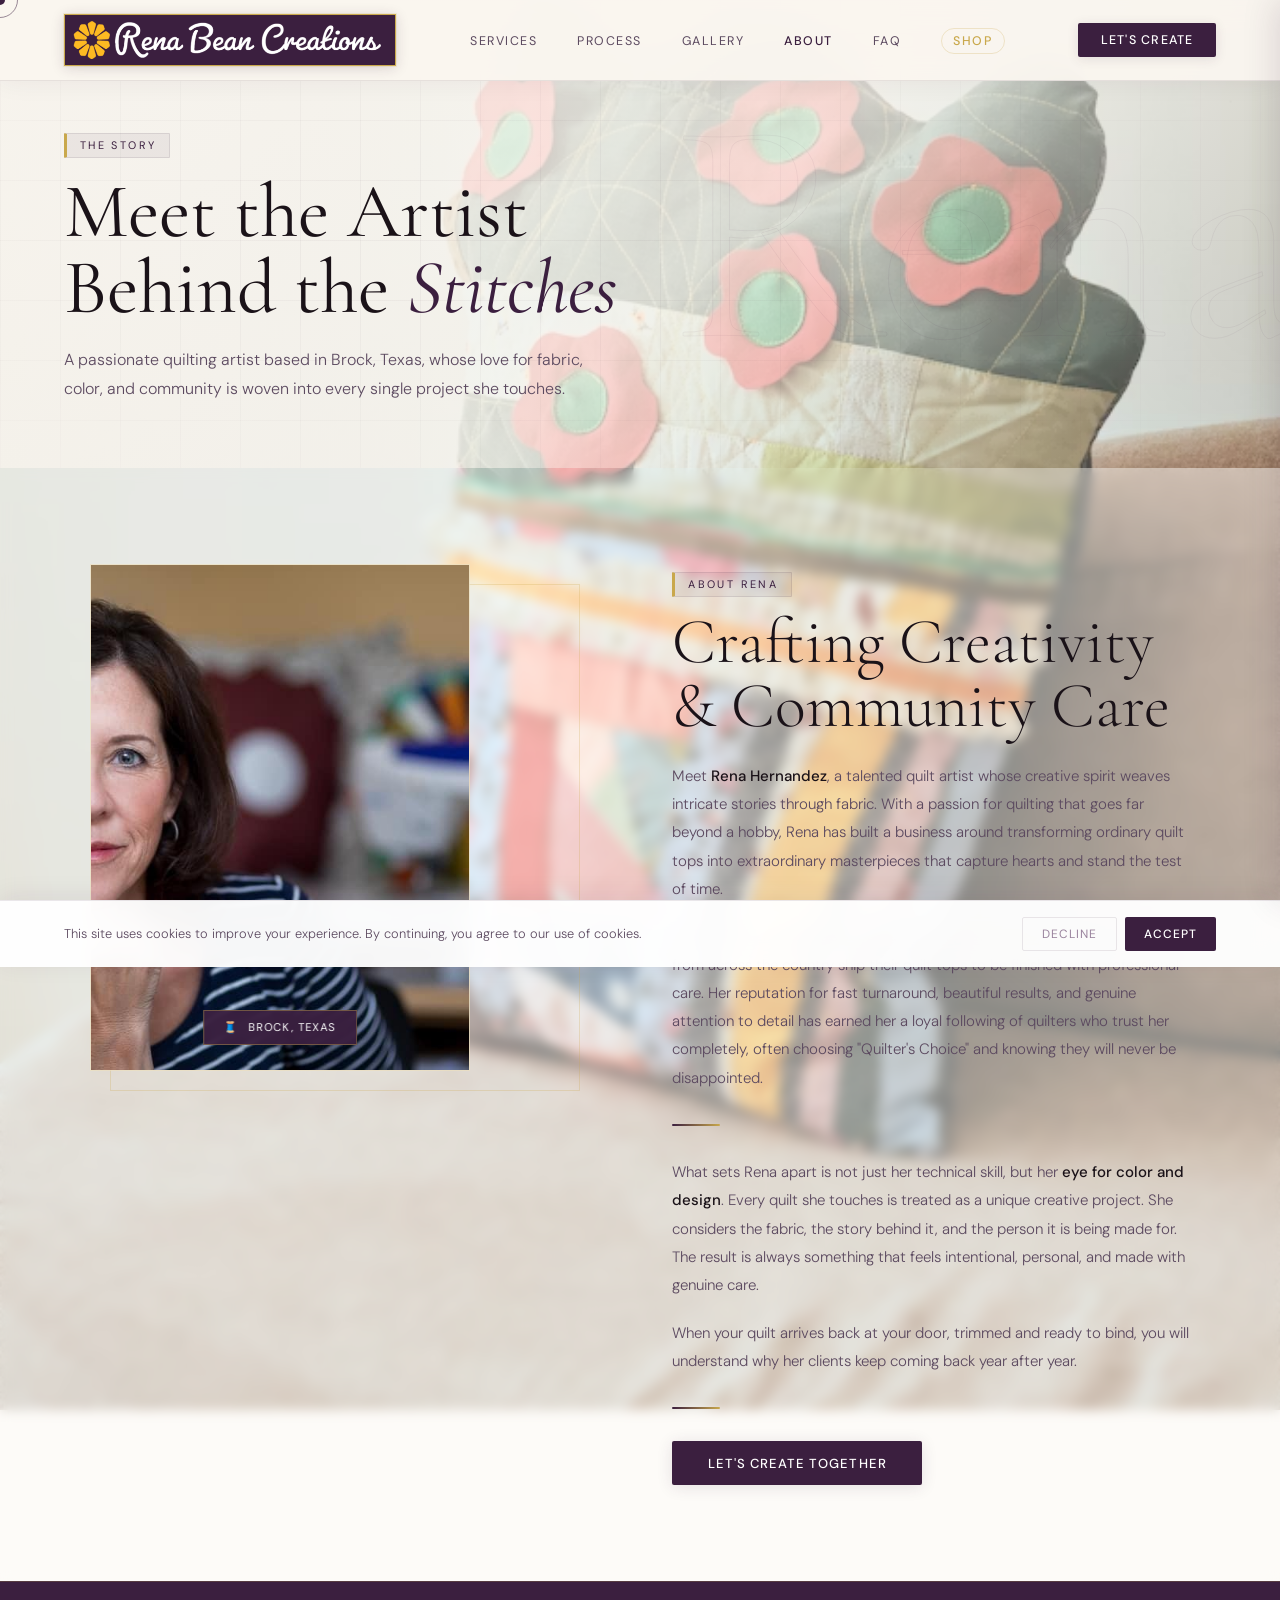
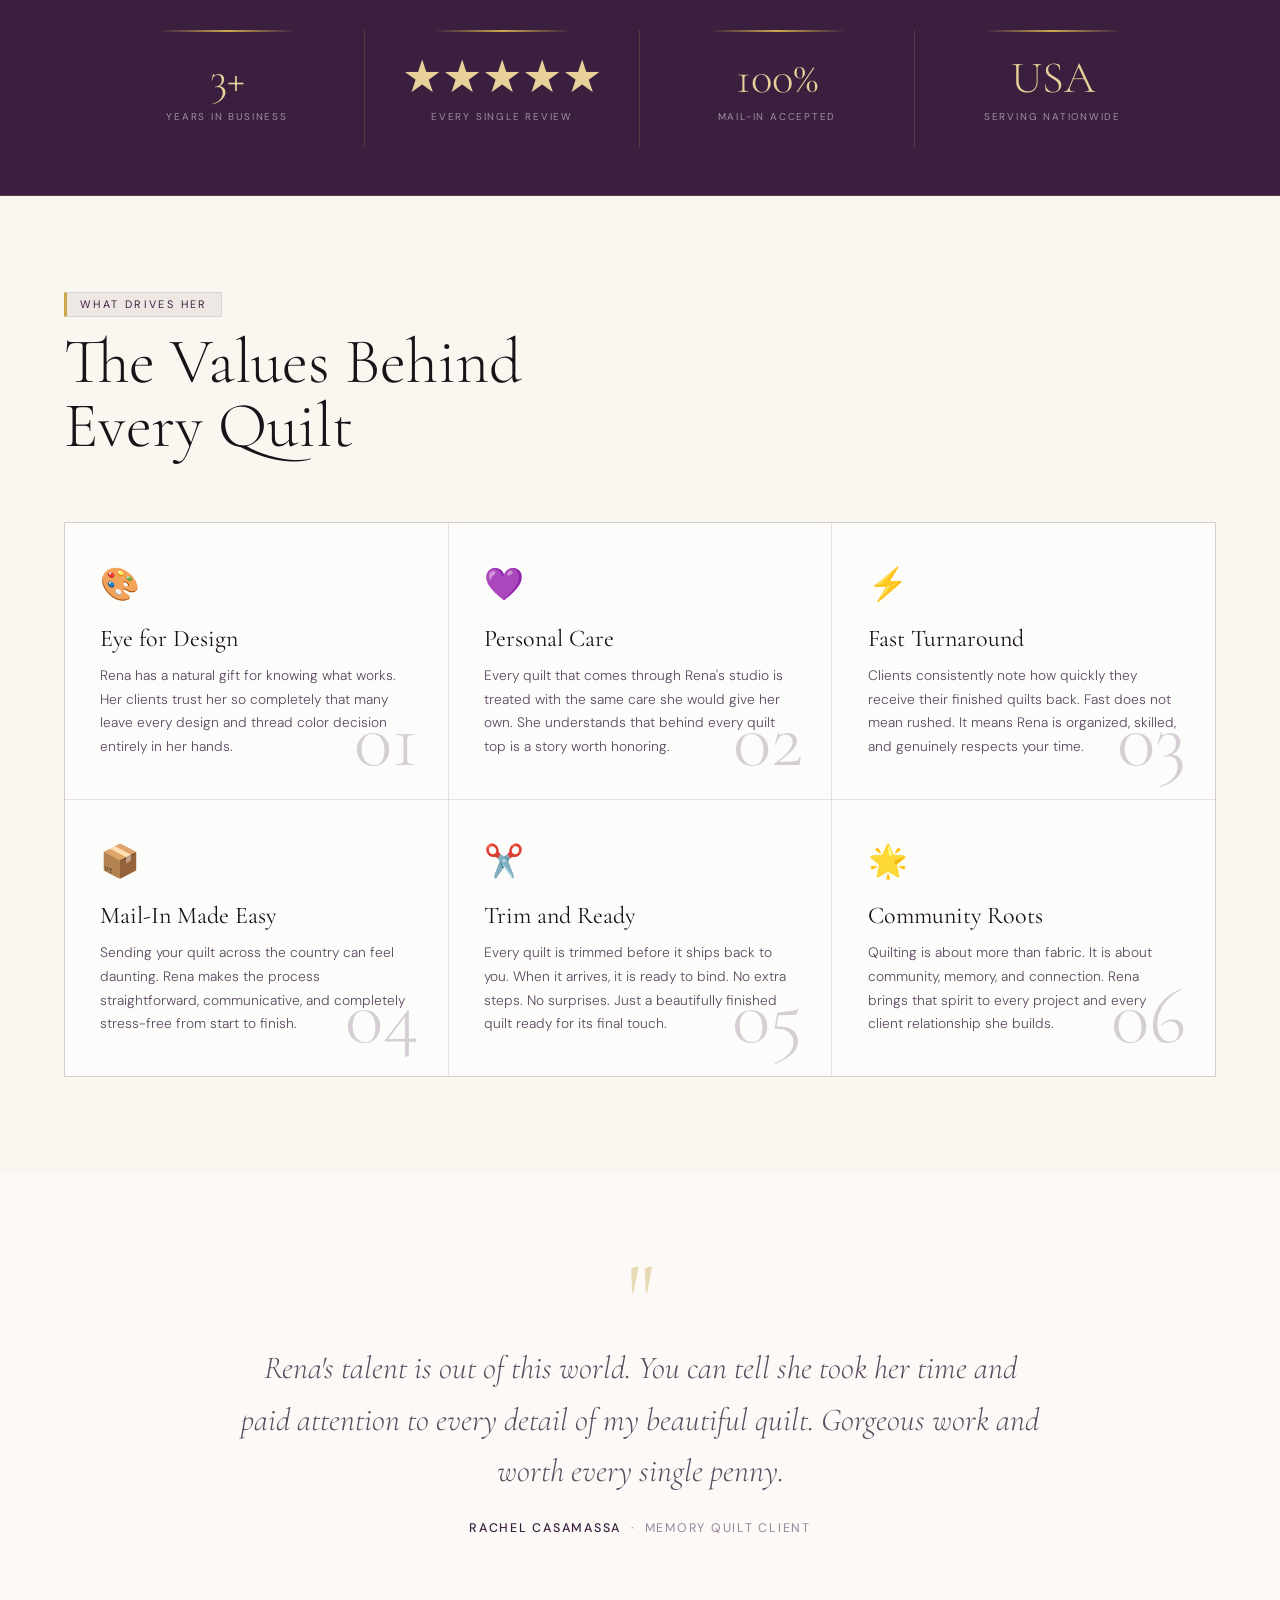
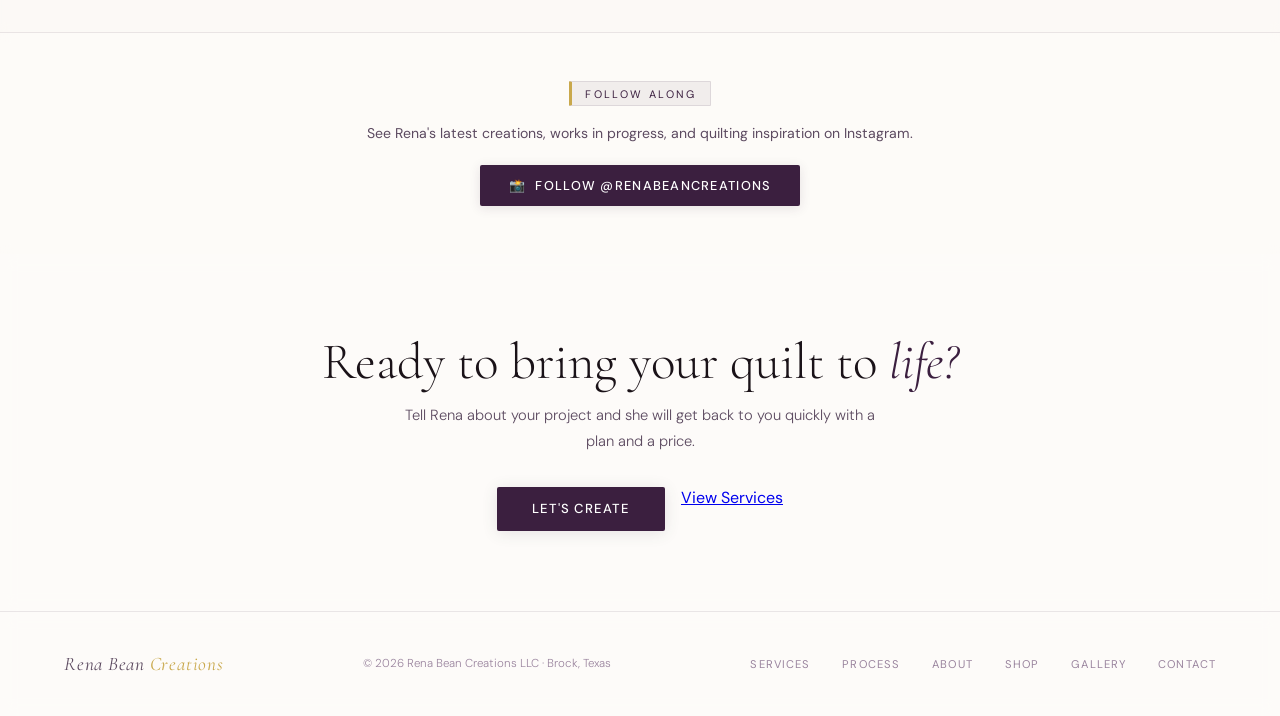
==== about.html @ 4d9e53aa "Update about.html" ====
<!DOCTYPE html>
<html lang="en">
<head>
  <meta charset="UTF-8">
  <meta name="viewport" content="width=device-width, initial-scale=1.0">
  <title>About Rena | Rena Bean Creations</title>
  <link rel="preconnect" href="https://fonts.googleapis.com">
  <link rel="preconnect" href="https://fonts.gstatic.com" crossorigin>
  <link href="https://fonts.googleapis.com/css2?family=Cormorant+Garamond:ital,wght@0,300;0,400;0,600;1,300;1,400;1,600&family=DM+Sans:ital,opsz,wght@0,9..40,300;0,9..40,400;0,9..40,500;1,9..40,300&display=swap" rel="stylesheet">
  <link rel="stylesheet" href="style.css">
  <style>
    /* ABOUT PAGE SPECIFIC STYLES */

    .about-hero {
      min-height: 52vh;
      display: flex; align-items: flex-end;
      padding: 8rem 4rem 4rem;
      position: relative; overflow: hidden;
      background: transparent;
    }
    .about-hero::after {
      content: '';
      position: absolute; inset: 0;
      background: linear-gradient(135deg, rgba(250,246,240,0.94) 0%, rgba(250,246,240,0.80) 55%, rgba(59,31,63,0.04) 100%);
      z-index: 0;
    }
    .about-hero-grid {
      position: absolute; inset: 0; z-index: 1;
      background-image:
        linear-gradient(rgba(59,31,63,0.04) 1px, transparent 1px),
        linear-gradient(90deg, rgba(59,31,63,0.04) 1px, transparent 1px);
      background-size: 60px 60px;
      mask-image: radial-gradient(ellipse 80% 80% at 40% 50%, black 20%, transparent 100%);
    }
    .about-hero-content {
      position: relative; z-index: 2; max-width: 700px;
    }
    .about-hero-content .section-label { margin-bottom: 1rem; }
    .about-hero-title {
      font-family: 'Cormorant Garamond', serif;
      font-size: clamp(3rem, 6vw, 5.5rem);
      font-weight: 400; line-height: 1;
      color: var(--text); margin-bottom: 1.2rem;
    }
    .about-hero-title em {
      font-style: italic; color: var(--plum);
    }
    .about-hero-sub {
      font-size: 1rem; line-height: 1.8;
      color: var(--text-muted); font-weight: 300;
      max-width: 520px;
    }
    .about-hero-bg-text {
      position: absolute;
      font-family: 'Cormorant Garamond', serif;
      font-size: clamp(12rem, 25vw, 20rem);
      font-weight: 300; color: transparent;
      -webkit-text-stroke: 1px rgba(59,31,63,0.05);
      line-height: 1; top: 50%; right: -2%;
      transform: translateY(-50%);
      pointer-events: none; z-index: 1;
      user-select: none;
    }

    /* STORY SECTION */
    .story-section {
      padding: 6rem 4rem;
      background: rgba(255,255,255,0.5);
      backdrop-filter: blur(6px);
    }
    .story-inner {
      max-width: 1100px; margin: 0 auto;
      display: grid; grid-template-columns: 1fr 1.1fr;
      gap: 7rem; align-items: start;
    }
    .story-image-stack { position: relative; }
    .story-img-main {
      width: 100%; max-width: 380px;
      aspect-ratio: 3/4;
      border: 1px solid var(--border-gold);
      overflow: hidden; position: relative;
      background: rgba(255,255,255,0.6);
    }
    .story-img-main img {
      width: 100%; height: 100%;
      object-fit: cover; object-position: top;
      display: block;
    }
    .story-img-main.no-photo {
      display: flex; align-items: center; justify-content: center;
      color: var(--text-dim); font-size: 0.8rem;
      letter-spacing: 0.1em; text-transform: uppercase;
    }
    .story-img-accent {
      position: absolute; top: 20px; left: 20px;
      right: -20px; bottom: -20px;
      border: 1px solid var(--border-gold); z-index: -1;
    }
    .story-img-badge {
      position: absolute; bottom: 1.5rem; left: 50%;
      transform: translateX(-50%);
      background: rgba(59,31,63,0.92);
      backdrop-filter: blur(8px);
      color: #fff; padding: 0.6rem 1.2rem;
      display: flex; align-items: center; gap: 0.6rem;
      font-size: 0.7rem; letter-spacing: 0.1em;
      text-transform: uppercase; white-space: nowrap;
      border: 1px solid rgba(201,168,76,0.4);
    }
    .story-content { padding-top: 0.5rem; }
    .story-content .section-title { margin-bottom: 1.5rem; }
    .story-p {
      font-size: 0.94rem; color: var(--text-muted);
      line-height: 1.88; font-weight: 300; margin-bottom: 1.2rem;
    }
    .story-p strong { color: var(--text); font-weight: 500; }
    .story-divider {
      width: 48px; height: 2px;
      background: linear-gradient(90deg, var(--plum), var(--gold));
      margin: 2rem 0; border-radius: 2px;
    }

    /* VALUES GRID */
    .values-section { padding: 6rem 4rem; }
    .values-grid {
      display: grid; grid-template-columns: repeat(3, 1fr);
      gap: 1px; background: var(--border);
      border: 1px solid var(--border); margin-top: 4rem;
    }
    .value-item {
      background: rgba(255,255,255,0.88);
      backdrop-filter: blur(4px);
      padding: 2.5rem 2.2rem;
      position: relative; overflow: hidden;
      transition: background 0.3s;
    }
    .value-item::before {
      content: '';
      position: absolute; top: 0; left: 0; right: 0;
      height: 2px; background: linear-gradient(90deg, var(--plum), var(--gold));
      transform: scaleX(0); transform-origin: left;
      transition: transform 0.4s ease;
    }
    .value-item:hover { background: rgba(255,255,255,0.98); }
    .value-item:hover::before { transform: scaleX(1); }
    .value-icon {
      font-size: 2rem; margin-bottom: 1.2rem; display: block;
      transition: transform 0.4s cubic-bezier(0.34,1.56,0.64,1);
    }
    .value-item:hover .value-icon { transform: scale(1.15) rotate(-5deg); }
    .value-num {
      position: absolute; bottom: 1.2rem; right: 1.8rem;
      font-family: 'Cormorant Garamond', serif;
      font-size: 5rem; font-weight: 300;
      color: var(--plum);
      opacity: 0.2;
      line-height: 1;
      pointer-events: none; transition: opacity 0.3s;
    }
    .value-item:hover .value-num { opacity: 0.45; }
    .value-item h3 {
      font-family: 'Cormorant Garamond', serif;
      font-size: 1.5rem; font-weight: 400;
      margin-bottom: 0.7rem; color: var(--text);
    }
    .value-item p {
      font-size: 0.86rem; color: var(--text-muted);
      line-height: 1.72; font-weight: 300;
    }

    /* STATS BAR */
    .stats-bar {
      background: var(--plum);
      padding: 3rem 4rem;
      border-top: 1px solid rgba(201,168,76,0.2);
      border-bottom: 1px solid rgba(201,168,76,0.2);
    }
    .stats-bar-inner {
      max-width: 1100px; margin: 0 auto;
      display: grid; grid-template-columns: repeat(4, 1fr);
      gap: 0;
    }
    .stats-bar-item {
      text-align: center; padding: 1.5rem 1rem;
      border-right: 1px solid rgba(201,168,76,0.2);
      position: relative;
    }
    .stats-bar-item:last-child { border-right: none; }
    .stats-bar-item::before {
      content: '';
      position: absolute; top: 0; left: 25%; right: 25%;
      height: 2px;
      background: linear-gradient(90deg, transparent, var(--gold), transparent);
    }
    .stats-bar-num {
      font-family: 'Cormorant Garamond', serif;
      font-size: 2.8rem; font-weight: 300;
      color: var(--gold-light); display: block; line-height: 1.1;
    }
    .stats-bar-label {
      font-size: 0.62rem; letter-spacing: 0.18em;
      text-transform: uppercase; color: rgba(255,255,255,0.5);
      margin-top: 0.4rem; display: block; font-weight: 400;
    }

    /* TESTIMONIAL FEATURE */
    .feature-quote-section {
      padding: 6rem 4rem;
      background: rgba(255,255,255,0.4);
      backdrop-filter: blur(4px);
    }
    .feature-quote-inner {
      max-width: 800px; margin: 0 auto; text-align: center;
    }
    .feature-quote-mark {
      font-family: 'Cormorant Garamond', serif;
      font-size: 6rem; line-height: 0.6;
      color: var(--gold); opacity: 0.4;
      display: block; margin-bottom: 1rem;
    }
    .feature-quote {
      font-family: 'Cormorant Garamond', serif;
      font-size: clamp(1.4rem, 3vw, 2rem);
      font-weight: 300; font-style: italic;
      line-height: 1.6; color: var(--text-muted);
      margin-bottom: 1.5rem;
    }
    .feature-quote-author {
      font-size: 0.78rem; letter-spacing: 0.14em;
      text-transform: uppercase; color: var(--text-dim);
    }
    .feature-quote-author span {
      color: var(--plum); font-weight: 500;
    }

    /* INSTAGRAM STRIP */
    .ig-strip {
      background: rgba(255,255,255,0.5);
      backdrop-filter: blur(6px);
      border-top: 1px solid var(--border);
      padding: 3rem 4rem;
      text-align: center;
    }
    .ig-strip p {
      font-size: 0.88rem; color: var(--text-muted);
      margin-bottom: 1.2rem; line-height: 1.7;
    }
    .ig-link {
      display: inline-flex; align-items: center; gap: 0.6rem;
      background: var(--plum); color: #fff;
      padding: 0.75rem 1.8rem; border-radius: 2px;
      text-decoration: none; font-size: 0.8rem;
      font-weight: 500; letter-spacing: 0.1em;
      text-transform: uppercase; transition: background 0.2s;
      box-shadow: 0 2px 12px var(--plum-glow);
    }
    .ig-link:hover { background: var(--plum-light); }

    /* CTA STRIP */
    .about-cta-strip {
      padding: 5rem 4rem;
      text-align: center;
      background: rgba(255,255,255,0.6);
      backdrop-filter: blur(8px);
    }
    .about-cta-strip h2 {
      font-family: 'Cormorant Garamond', serif;
      font-size: clamp(2rem, 4vw, 3.2rem);
      font-weight: 300; color: var(--text);
      margin-bottom: 0.8rem; line-height: 1.1;
    }
    .about-cta-strip h2 em { font-style: italic; color: var(--plum); }
    .about-cta-strip p {
      font-size: 0.92rem; color: var(--text-muted);
      line-height: 1.75; max-width: 480px;
      margin: 0 auto 2rem; font-weight: 300;
    }
    .about-cta-btns {
      display: flex; gap: 1rem; justify-content: center; flex-wrap: wrap;
    }

    /* RESPONSIVE */
    @media (max-width: 900px) {
      .about-hero { padding: 7rem 1.5rem 3rem; }
      .story-section { padding: 4rem 1.5rem; }
      .story-inner { grid-template-columns: 1fr; gap: 3rem; }
      .story-image-stack { display: block; }
      .story-img-main { max-width: 100%; aspect-ratio: 4/3; }
      .story-img-main img { object-position: center 15%; }
      .values-section { padding: 4rem 1.5rem; }
      .values-grid { grid-template-columns: 1fr; }
      .stats-bar { padding: 2.5rem 1.5rem; }
      .stats-bar-inner { grid-template-columns: repeat(2, 1fr); gap: 0; }
      .stats-bar-item { border-right: none; border-bottom: 1px solid rgba(201,168,76,0.2); }
      .stats-bar-item:nth-child(2n) { border-right: none; }
      .feature-quote-section { padding: 4rem 1.5rem; }
      .ig-strip { padding: 2.5rem 1.5rem; }
      .about-cta-strip { padding: 4rem 1.5rem; }
      .about-cta-btns { flex-direction: column; align-items: center; }
      .about-hero-bg-text { display: none; }
    }
    @media (max-width: 600px) {
      .stats-bar-inner { grid-template-columns: 1fr; }
    }
  </style>
</head>
<body>

  <!-- Scroll Progress Bar -->
  <div id="progress-bar"></div>

  <!-- Back to Top -->
  <button id="back-top" onclick="window.scrollTo({top:0,behavior:'smooth'})">↑</button>

  <!-- Custom Cursor -->
  <div class="cursor" id="cursor"></div>
  <div class="cursor-ring" id="cursor-ring"></div>

  <!-- Floating CTA -->
  <a href="index.html#contact" id="float-contact">Let's Create</a>

  <!-- Cookie Banner -->
  <div id="cookie-banner">
    <p>This site uses cookies to improve your experience. By continuing, you agree to our use of cookies.</p>
    <div class="cookie-btns">
      <button class="cookie-decline" onclick="dismissCookie()">Decline</button>
      <button class="cookie-accept" onclick="dismissCookie()">Accept</button>
    </div>
  </div>

  <!-- NAV -->
  <nav id="main-nav">
    <a href="index.html" class="nav-logo">
      <img src="assets/rbc-logo.png" alt="Rena Bean Creations" class="nav-logo-img" id="logo-img" onerror="this.style.display='none'; document.getElementById('logo-fallback').style.display='inline';">
      <span id="logo-fallback" style="display:none;">Rena Bean <span>Creations</span></span>
    </a>
    <ul class="nav-links">
      <li><a href="index.html#services">Services</a></li>
      <li><a href="index.html#process">Process</a></li>
      <li><a href="index.html#work">Gallery</a></li>
      <li><a href="about.html" style="color:var(--plum); font-weight:500;">About</a></li>
      <li><a href="index.html#faq">FAQ</a></li>
      <li><a href="shop.html" class="nav-shop">Shop</a></li>
    </ul>
    <a href="index.html#contact" class="nav-cta">Let's Create</a>
    <button class="hamburger" id="hamburger" onclick="toggleMenu()" aria-label="Open menu">
      <span></span><span></span><span></span>
    </button>
  </nav>

  <!-- MOBILE MENU OVERLAY -->
  <div class="mobile-overlay" id="mobileOverlay" onclick="toggleMenu()"></div>
  <div class="mobile-menu" id="mobileMenu">
    <button class="mobile-menu-close" onclick="toggleMenu()">✕</button>
    <div class="mobile-menu-logo">Rena Bean <span>Creations</span></div>
    <ul class="mobile-menu-links">
      <li><a href="index.html">Home</a></li>
      <li><a href="index.html#services">Services</a></li>
      <li><a href="index.html#process">Process</a></li>
      <li><a href="index.html#work">Gallery</a></li>
      <li><a href="about.html">About</a></li>
      <li><a href="shop.html">Shop</a></li>
      <li><a href="index.html#faq">FAQ</a></li>
    </ul>
    <a href="index.html#contact" class="mobile-menu-cta">Let's Create</a>
    <div class="mobile-menu-footer">
      <a href="https://www.instagram.com/renabeancreations/" target="_blank" class="mobile-menu-ig">📸 @renabeancreations</a>
    </div>
  </div>

  <!-- ABOUT HERO -->
  <section class="about-hero">
    <div class="about-hero-grid"></div>
    <div class="about-hero-bg-text">Rena</div>
    <div class="about-hero-content reveal">
      <div class="section-label">The Story</div>
      <h1 class="about-hero-title">Meet the Artist<br>Behind the <em>Stitches</em></h1>
      <p class="about-hero-sub">A passionate quilting artist based in Brock, Texas, whose love for fabric, color, and community is woven into every single project she touches.</p>
    </div>
  </section>

  <!-- STORY -->
  <section class="story-section">
    <div class="story-inner">
      <div class="story-image-stack reveal">
        <div class="story-img-main">
          <img src="assets/rena-headshot.jpg" alt="Rena Hernandez" onerror="this.parentElement.classList.add('no-photo')">
          <div class="story-img-badge">
            <span>🧵</span>
            <span>Brock, Texas</span>
          </div>
        </div>
        <div class="story-img-accent"></div>
      </div>
      <div class="story-content reveal reveal-delay-1">
        <div class="section-label">About Rena</div>
        <h2 class="section-title">Crafting Creativity<br>&amp; Community Care</h2>
        <p class="story-p">Meet <strong>Rena Hernandez</strong>, a talented quilt artist whose creative spirit weaves intricate stories through fabric. With a passion for quilting that goes far beyond a hobby, Rena has built a business around transforming ordinary quilt tops into extraordinary masterpieces that capture hearts and stand the test of time.</p>
        <p class="story-p">Based in Brock, Texas, Rena operates a longarm quilting studio where clients from across the country ship their quilt tops to be finished with professional care. Her reputation for fast turnaround, beautiful results, and genuine attention to detail has earned her a loyal following of quilters who trust her completely, often choosing "Quilter's Choice" and knowing they will never be disappointed.</p>
        <div class="story-divider"></div>
        <p class="story-p">What sets Rena apart is not just her technical skill, but her <strong>eye for color and design</strong>. Every quilt she touches is treated as a unique creative project. She considers the fabric, the story behind it, and the person it is being made for. The result is always something that feels intentional, personal, and made with genuine care.</p>
        <p class="story-p">When your quilt arrives back at your door, trimmed and ready to bind, you will understand why her clients keep coming back year after year.</p>
        <div class="story-divider"></div>
        <a href="index.html#contact" class="btn-primary">Let's Create Together</a>
      </div>
    </div>
  </section>

  <!-- STATS BAR -->
  <div class="stats-bar reveal">
    <div class="stats-bar-inner">
      <div class="stats-bar-item">
        <span class="stats-bar-num">3+</span>
        <span class="stats-bar-label">Years in Business</span>
      </div>
      <div class="stats-bar-item">
        <span class="stats-bar-num">★★★★★</span>
        <span class="stats-bar-label">Every Single Review</span>
      </div>
      <div class="stats-bar-item">
        <span class="stats-bar-num">100%</span>
        <span class="stats-bar-label">Mail-In Accepted</span>
      </div>
      <div class="stats-bar-item">
        <span class="stats-bar-num">USA</span>
        <span class="stats-bar-label">Serving Nationwide</span>
      </div>
    </div>
  </div>

  <!-- VALUES -->
  <section class="values-section">
    <div class="section-label reveal">What Drives Her</div>
    <h2 class="section-title reveal reveal-delay-1">The Values Behind<br>Every Quilt</h2>
    <div class="values-grid">
      <div class="value-item reveal">
        <span class="value-icon">🎨</span>
        <h3>Eye for Design</h3>
        <p>Rena has a natural gift for knowing what works. Her clients trust her so completely that many leave every design and thread color decision entirely in her hands.</p>
        <div class="value-num">01</div>
      </div>
      <div class="value-item reveal reveal-delay-1">
        <span class="value-icon">💜</span>
        <h3>Personal Care</h3>
        <p>Every quilt that comes through Rena's studio is treated with the same care she would give her own. She understands that behind every quilt top is a story worth honoring.</p>
        <div class="value-num">02</div>
      </div>
      <div class="value-item reveal reveal-delay-2">
        <span class="value-icon">⚡</span>
        <h3>Fast Turnaround</h3>
        <p>Clients consistently note how quickly they receive their finished quilts back. Fast does not mean rushed. It means Rena is organized, skilled, and genuinely respects your time.</p>
        <div class="value-num">03</div>
      </div>
      <div class="value-item reveal">
        <span class="value-icon">📦</span>
        <h3>Mail-In Made Easy</h3>
        <p>Sending your quilt across the country can feel daunting. Rena makes the process straightforward, communicative, and completely stress-free from start to finish.</p>
        <div class="value-num">04</div>
      </div>
      <div class="value-item reveal reveal-delay-1">
        <span class="value-icon">✂️</span>
        <h3>Trim and Ready</h3>
        <p>Every quilt is trimmed before it ships back to you. When it arrives, it is ready to bind. No extra steps. No surprises. Just a beautifully finished quilt ready for its final touch.</p>
        <div class="value-num">05</div>
      </div>
      <div class="value-item reveal reveal-delay-2">
        <span class="value-icon">🌟</span>
        <h3>Community Roots</h3>
        <p>Quilting is about more than fabric. It is about community, memory, and connection. Rena brings that spirit to every project and every client relationship she builds.</p>
        <div class="value-num">06</div>
      </div>
    </div>
  </section>

  <!-- FEATURE QUOTE -->
  <section class="feature-quote-section">
    <div class="feature-quote-inner reveal">
      <span class="feature-quote-mark">"</span>
      <p class="feature-quote">Rena's talent is out of this world. You can tell she took her time and paid attention to every detail of my beautiful quilt. Gorgeous work and worth every single penny.</p>
      <div class="feature-quote-author">
        <span>Rachel Casamassa</span> &nbsp;·&nbsp; Memory Quilt Client
      </div>
    </div>
  </section>

  <!-- INSTAGRAM -->
  <div class="ig-strip reveal">
    <div class="section-label" style="justify-content:center; margin-bottom:1rem;">Follow Along</div>
    <p>See Rena's latest creations, works in progress, and quilting inspiration on Instagram.</p>
    <a href="https://www.instagram.com/renabeancreations/" target="_blank" class="ig-link">
      <span>📸</span> Follow @renabeancreations
    </a>
  </div>

  <!-- CTA -->
  <section class="about-cta-strip">
    <h2 reveal>Ready to bring your quilt to <em>life?</em></h2>
    <p class="reveal">Tell Rena about your project and she will get back to you quickly with a plan and a price.</p>
    <div class="about-cta-btns reveal">
      <a href="index.html#contact" class="btn-primary">Let's Create</a>
      <a href="index.html#services" class="btn-ghost">View Services</a>
    </div>
  </section>

  <!-- FOOTER -->
  <footer>
    <div class="footer-logo">Rena Bean <span>Creations</span></div>
    <div class="footer-copy">&#169; 2026 Rena Bean Creations LLC · Brock, Texas</div>
    <div class="footer-links">
      <a href="index.html#services">Services</a>
      <a href="index.html#process">Process</a>
      <a href="about.html">About</a>
      <a href="shop.html">Shop</a>
      <a href="index.html#work">Gallery</a>
      <a href="index.html#contact">Contact</a>
    </div>
  </footer>

  <script src="script.js"></script>
  <script>
    // Override nav scroll handler for about page — links back to index
    window.addEventListener('scroll', () => {
      const nav = document.getElementById('main-nav');
      if (nav) {
        nav.style.padding = window.scrollY > 60 ? '0.6rem 4rem' : '0.9rem 4rem';
      }
    });
  </script>

</body>
</html>
---- style.css ----
:root {
  --plum:        #3B1F3F;
  --plum-light:  #5A2D60;
  --plum-dim:    #7A4080;
  --plum-glow:   rgba(59,31,63,0.12);
  --gold:        #C9A84C;
  --gold-light:  #E8D09A;
  --gold-dim:    rgba(201,168,76,0.3);
  --cream:       #FAF6F0;
  --warm-white:  #FFFFFF;
  --border:      rgba(59,31,63,0.1);
  --border-gold: rgba(201,168,76,0.25);
  --text:        #1A1218;
  --text-muted:  #5C4A60;
  --text-dim:    #9A849E;
}

*, *::before, *::after { box-sizing: border-box; margin: 0; padding: 0; }

html { scroll-behavior: smooth; }

body {
  font-family: 'DM Sans', sans-serif;
  background: var(--cream) url('assets/bg-light.jpg') center center / cover no-repeat fixed;
  color: var(--text);
  overflow-x: hidden;
  cursor: none;
}

/* CUSTOM CURSOR */
.cursor {
  position: fixed;
  width: 10px; height: 10px;
  background: var(--plum);
  border-radius: 50%;
  pointer-events: none;
  z-index: 9999;
  transform: translate(-50%, -50%);
  transition: transform 0.1s, width 0.2s, height 0.2s, opacity 0.2s;
}
.cursor-ring {
  position: fixed;
  width: 36px; height: 36px;
  border: 1.5px solid rgba(59,31,63,0.5);
  border-radius: 50%;
  pointer-events: none;
  z-index: 9998;
  transform: translate(-50%, -50%);
  transition: transform 0.12s ease-out, width 0.25s, height 0.25s, opacity 0.2s;
}

/* NAV */
nav {
  position: fixed; top: 0; left: 0; right: 0; z-index: 100;
  display: flex; align-items: center; justify-content: space-between;
  padding: 0.9rem 4rem;
  background: rgba(250,246,240,0.94);
  backdrop-filter: blur(14px);
  -webkit-backdrop-filter: blur(14px);
  border-bottom: 1px solid var(--border);
  transition: padding 0.3s;
  box-shadow: 0 1px 24px rgba(59,31,63,0.06);
}
.nav-logo {
  font-family: 'Cormorant Garamond', serif;
  font-size: 1.4rem;
  font-weight: 700;
  letter-spacing: 0.04em;
  color: #fff;
  text-decoration: none;
  display: flex; align-items: center; gap: 0.5rem;
  background: var(--plum);
  border: 1px solid var(--gold);
  padding: 0.35rem 0.9rem 0.35rem 0.5rem;
  box-shadow:
    0 0 0 1px rgba(201,168,76,0.15),
    0 2px 12px rgba(59,31,63,0.18);
}
.nav-logo span { color: var(--gold); font-style: italic; }
.nav-logo-img { height: 38px; width: auto; display: block; }
.nav-links { display: flex; gap: 2.5rem; list-style: none; }
.nav-links a {
  font-size: 0.78rem;
  letter-spacing: 0.12em;
  text-transform: uppercase;
  color: var(--text-muted);
  text-decoration: none;
  transition: color 0.2s;
  font-weight: 400;
}
.nav-links a:hover { color: var(--plum); }
.nav-cta {
  background: var(--plum);
  color: #fff;
  padding: 0.55rem 1.4rem;
  border-radius: 2px;
  font-size: 0.78rem;
  font-weight: 500;
  letter-spacing: 0.1em;
  text-transform: uppercase;
  text-decoration: none;
  transition: background 0.2s, transform 0.15s;
  box-shadow: 0 2px 12px var(--plum-glow);
}
.nav-cta:hover { background: var(--plum-light); transform: translateY(-1px); }

/* SCROLL PROGRESS BAR */
#progress-bar {
  position: fixed; top: 0; left: 0; z-index: 200;
  height: 3px; width: 0%;
  background: linear-gradient(90deg, var(--plum), var(--gold));
  transition: width 0.1s linear;
}

/* BACK TO TOP */
#back-top {
  position: fixed; bottom: 2rem; right: 2rem; z-index: 100;
  width: 42px; height: 42px;
  background: var(--plum);
  border: none; border-radius: 2px;
  color: #fff; font-size: 1.1rem;
  cursor: none;
  display: flex; align-items: center; justify-content: center;
  opacity: 0; transform: translateY(12px);
  transition: opacity 0.3s, transform 0.3s, background 0.2s;
  pointer-events: none;
  box-shadow: 0 2px 16px var(--plum-glow);
}
#back-top.visible { opacity: 1; transform: translateY(0); pointer-events: auto; }
#back-top:hover { background: var(--plum-light); }

/* FLOATING CTA */
#float-contact {
  position: fixed; bottom: 2rem; left: 2rem; z-index: 100;
  display: flex; align-items: center; gap: 0.6rem;
  background: var(--plum);
  color: #fff;
  padding: 0.7rem 1.2rem;
  border-radius: 2px;
  font-size: 0.75rem; font-weight: 500;
  letter-spacing: 0.1em; text-transform: uppercase;
  text-decoration: none; border: none; cursor: none;
  opacity: 0; transform: translateY(12px);
  transition: opacity 0.3s, transform 0.3s, background 0.2s;
  pointer-events: none;
  box-shadow: 0 2px 16px var(--plum-glow);
}
#float-contact.visible { opacity: 1; transform: translateY(0); pointer-events: auto; }
#float-contact:hover { background: var(--plum-light); }
#float-contact::before {
  content: ''; width: 7px; height: 7px; border-radius: 50%;
  background: var(--gold); opacity: 0.9;
  animation: blink 1.5s ease infinite;
  will-change: opacity;
}
@keyframes blink { 0%,100%{opacity:1} 50%{opacity:0} }

/* HERO */
.hero {
  min-height: 100vh;
  min-height: 100dvh;
  display: flex; align-items: center; justify-content: space-between;
  padding: 7rem 4rem 4rem;
  position: relative;
  overflow: hidden;
  background: transparent;
  gap: 4rem;
}
.hero::after {
  content: '';
  position: absolute; inset: 0;
  background: linear-gradient(135deg, rgba(250,246,240,0.92) 0%, rgba(250,246,240,0.78) 55%, rgba(59,31,63,0.04) 100%);
  z-index: 0;
}
.hero-grid-bg {
  position: absolute; inset: 0; z-index: 1;
  background-image:
    linear-gradient(rgba(59,31,63,0.04) 1px, transparent 1px),
    linear-gradient(90deg, rgba(59,31,63,0.04) 1px, transparent 1px);
  background-size: 60px 60px;
  mask-image: radial-gradient(ellipse 80% 80% at 40% 50%, black 20%, transparent 100%);
}
.hero-glow {
  position: absolute; z-index: 1;
  width: 600px; height: 600px;
  background: radial-gradient(circle, rgba(201,168,76,0.08) 0%, transparent 70%);
  top: -100px; right: -100px;
  pointer-events: none;
}
.hero-bg-text {
  position: absolute;
  font-family: 'Cormorant Garamond', serif;
  font-size: clamp(14rem, 30vw, 24rem);
  font-weight: 300;
  color: transparent;
  -webkit-text-stroke: 1px rgba(59,31,63,0.05);
  line-height: 1;
  top: 50%; right: -3%;
  transform: translateY(-50%);
  pointer-events: none;
  z-index: 1;
  letter-spacing: 0.05em;
  user-select: none;
}
.hero-content {
  position: relative; z-index: 2;
  max-width: 580px;
  flex-shrink: 0;
}
.hero-eyebrow {
  display: inline-flex; align-items: center; gap: 0.6rem;
  font-size: 0.72rem; letter-spacing: 0.22em; text-transform: uppercase;
  color: var(--plum); margin-bottom: 1.5rem;
  background: rgba(59,31,63,0.06);
  border: 1px solid var(--border);
  border-left: 3px solid var(--gold);
  padding: 0.3rem 0.85rem;
  border-radius: 1px;
  width: fit-content;
}
.hero-title {
  font-family: 'Cormorant Garamond', serif;
  font-size: clamp(3.5rem, 7vw, 6.5rem);
  line-height: 0.95;
  letter-spacing: 0.01em;
  margin-bottom: 2rem;
  font-weight: 400;
  color: var(--text);
  text-shadow: 0 1px 8px rgba(250,246,240,0.6);
}
.hero-title .outline {
  -webkit-text-stroke: 2px rgba(59,31,63,0.75);
  color: transparent;
  font-style: italic;
}
.hero-title .plum {
  color: var(--plum);
  position: relative; display: inline-block;
  font-weight: 600;
}
.hero-accent {
  display: block;
  height: 4px; width: 0%;
  background: linear-gradient(90deg, var(--plum), var(--gold));
  margin-top: 0.1em;
  border-radius: 2px;
  animation: accentGrow 1.2s cubic-bezier(0.22,1,0.36,1) 0.4s forwards;
}
@keyframes accentGrow { from { width: 0%; } to { width: 100%; } }
.hero-sub {
  font-size: 1rem;
  line-height: 1.8;
  color: var(--text-muted);
  max-width: 480px;
  margin-bottom: 2.5rem;
  font-weight: 300;
}
.hero-actions { display: flex; gap: 1rem; align-items: center; flex-wrap: wrap; margin-bottom: 3rem; }

/* BUTTONS */
.btn-primary {
  background: var(--plum);
  color: #fff;
  padding: 0.85rem 2.2rem;
  border-radius: 2px;
  font-size: 0.82rem; font-weight: 500;
  letter-spacing: 0.08em; text-transform: uppercase;
  text-decoration: none; border: none; cursor: none;
  transition: background 0.2s, transform 0.15s;
  display: inline-block;
  box-shadow: 0 2px 16px var(--plum-glow);
}
.btn-primary:hover { background: var(--plum-light); transform: translateY(-2px); }
.btn-shop-pill {
  display: inline-flex; align-items: center; gap: 0.4rem;
  background: rgba(201,168,76,0.12);
  border: 1px solid var(--gold);
  color: var(--plum);
  padding: 0.55rem 1.2rem;
  border-radius: 20px;
  font-size: 0.78rem; font-weight: 500;
  letter-spacing: 0.06em;
  text-decoration: none;
  transition: background 0.2s, transform 0.15s;
  white-space: nowrap;
}
.btn-shop-pill:hover {
  background: rgba(201,168,76,0.22);
  transform: translateY(-2px);
}
.nav-shop {
  color: var(--gold) !important;
  font-weight: 500 !important;
  border: 1px solid var(--border-gold);
  padding: 0.25rem 0.7rem;
  border-radius: 20px;
  transition: background 0.2s, color 0.2s !important;
}
.nav-shop:hover {
  background: rgba(201,168,76,0.1);
  color: var(--plum) !important;
}
  padding: 0.85rem 2.2rem;
  border-radius: 2px;
  font-size: 0.82rem; font-weight: 400;
  letter-spacing: 0.08em; text-transform: uppercase;
  text-decoration: none;
  border: 1px solid var(--border);
  transition: color 0.2s, border-color 0.2s, transform 0.15s;
  display: inline-block;
}
.btn-ghost:hover { color: var(--plum); border-color: var(--plum); transform: translateY(-2px); }

/* HERO STATS */
.hero-stats {
  display: flex; gap: 0;
  border: 1px solid var(--border-gold);
  width: fit-content;
}
.stat-item {
  padding: 1.2rem 2rem;
  background: rgba(255,255,255,0.8);
  text-align: center;
  border-right: 1px solid var(--border-gold);
  position: relative;
  backdrop-filter: blur(4px);
}
.stat-item::before {
  content: '';
  position: absolute; top: 0; left: 0; right: 0;
  height: 2px;
  background: linear-gradient(90deg, var(--plum), var(--gold));
}
.stat-item:last-child { border-right: none; }
.stat-num {
  font-family: 'Cormorant Garamond', serif;
  font-size: 2rem; font-weight: 600;
  color: var(--plum); line-height: 1;
  letter-spacing: 0.02em;
}
.stat-label {
  font-size: 0.58rem; letter-spacing: 0.16em;
  text-transform: uppercase; color: var(--text);
  margin-top: 0.35rem; font-weight: 600;
  background: rgba(255,255,255,0.7);
  padding: 0.15rem 0.5rem;
  border-radius: 1px;
  display: inline-block;
}

/* HERO IMAGE */
.hero-image-wrap {
  position: relative; z-index: 2;
  flex-shrink: 0;
}
.hero-image-frame {
  width: 340px; height: 420px;
  position: relative;
  border: 1px solid var(--border-gold);
  background: rgba(255,255,255,0.6);
  overflow: hidden;
}
.hero-image-frame::before {
  content: '';
  position: absolute; top: 12px; left: 12px; right: -12px; bottom: -12px;
  border: 1px solid var(--border-gold);
  z-index: -1;
}
.hero-headshot {
  width: 100%; height: 100%;
  object-fit: cover; object-position: top;
  display: block;
}
.hero-image-frame.no-photo {
  display: flex; align-items: center; justify-content: center;
  flex-direction: column; gap: 0.5rem;
  color: var(--text-dim); font-size: 0.8rem;
  letter-spacing: 0.1em; text-transform: uppercase;
}
.hero-image-badge {
  position: absolute; bottom: 1.5rem; left: 50%;
  transform: translateX(-50%);
  background: rgba(59,31,63,0.9);
  backdrop-filter: blur(8px);
  color: #fff;
  padding: 0.5rem 1rem;
  display: flex; align-items: center; gap: 0.5rem;
  font-size: 0.72rem; letter-spacing: 0.1em;
  text-transform: uppercase; white-space: nowrap;
  border: 1px solid rgba(201,168,76,0.4);
}
.badge-icon { font-size: 0.9rem; }

/* MARQUEE */
.marquee-strip {
  border-top: 1px solid var(--border);
  border-bottom: 1px solid var(--border);
  overflow: hidden;
  padding: 1rem 0;
  background: #fff;
  isolation: isolate;
}
.marquee-track {
  display: flex; gap: 0;
  width: max-content;
  animation: marquee 24s linear infinite;
  will-change: transform;
}
.marquee-item {
  display: flex; align-items: center; gap: 2rem;
  padding: 0 2.5rem;
  font-size: 0.7rem; letter-spacing: 0.18em;
  text-transform: uppercase; color: var(--text-muted);
  white-space: nowrap; font-weight: 400;
}
.marquee-dot {
  width: 4px; height: 4px; border-radius: 50%;
  background: var(--gold); flex-shrink: 0;
}
@keyframes marquee { from { transform: translateX(0); } to { transform: translateX(-50%); } }

/* SECTION SHARED */
section { padding: 6rem 4rem; }
.section-label {
  font-size: 0.68rem; letter-spacing: 0.22em;
  text-transform: uppercase; color: var(--plum);
  margin-bottom: 0.8rem;
  display: inline-flex; align-items: center; gap: 0.6rem;
  background: rgba(59,31,63,0.06);
  border: 1px solid var(--border);
  border-left: 3px solid var(--gold);
  padding: 0.28rem 0.8rem;
  border-radius: 1px;
  width: fit-content;
}
.section-title {
  font-family: 'Cormorant Garamond', serif;
  font-size: clamp(2.4rem, 5vw, 4rem);
  font-weight: 300; line-height: 1;
  margin-bottom: 1.2rem;
  color: var(--text);
}
.section-sub {
  font-size: 0.9rem; color: var(--text-muted);
  font-weight: 300; max-width: 520px;
  line-height: 1.75; margin-bottom: 0;
}

/* SERVICES */
.services-grid {
  display: grid; grid-template-columns: repeat(3, 1fr);
  gap: 1px; background: var(--border);
  border: 1px solid var(--border); margin-top: 4rem;
}
.service-item {
  background: rgba(255,255,255,0.88);
  backdrop-filter: blur(4px);
  padding: 2.5rem 2.2rem;
  transition: background 0.3s, transform 0.3s;
  position: relative; overflow: hidden;
  display: flex; flex-direction: column;
}
.service-item::before {
  content: '';
  position: absolute; top: 0; left: 0; right: 0;
  height: 2px; background: linear-gradient(90deg, var(--plum), var(--gold));
  transform: scaleX(0); transform-origin: left;
  transition: transform 0.4s ease;
}
.service-item:hover { background: rgba(255,255,255,0.98); }
.service-item:hover::before { transform: scaleX(1); }
.service-icon {
  font-size: 2rem; margin-bottom: 1rem; display: block;
  transition: transform 0.4s cubic-bezier(0.34,1.56,0.64,1);
}
.service-item:hover .service-icon { transform: scale(1.15) rotate(-5deg); }
.service-tag {
  display: inline-block;
  font-size: 0.58rem; letter-spacing: 0.16em;
  text-transform: uppercase; color: var(--gold);
  border: 1px solid var(--border-gold);
  padding: 0.18rem 0.55rem; border-radius: 1px;
  margin-bottom: 0.8rem; width: fit-content;
  background: rgba(201,168,76,0.06);
}
.service-item h3 {
  font-family: 'Cormorant Garamond', serif;
  font-size: 1.7rem; font-weight: 400;
  margin-bottom: 0.7rem; line-height: 1.1;
  color: var(--text);
}
.service-item p {
  font-size: 0.86rem; color: var(--text-muted);
  line-height: 1.7; font-weight: 300; flex: 1; margin-bottom: 1.5rem;
}
.work-link {
  display: inline-flex; align-items: center; gap: 0.5rem;
  font-size: 0.75rem; letter-spacing: 0.1em;
  text-transform: uppercase; color: var(--plum);
  text-decoration: none;
  background: rgba(59,31,63,0.06);
  border: 1px solid var(--border);
  padding: 0.4rem 0.85rem; border-radius: 1px;
  transition: gap 0.2s, background 0.2s, color 0.2s;
  width: fit-content; font-weight: 500;
}
.work-link:hover { gap: 0.85rem; background: var(--plum); color: #fff; }
.work-link svg { width: 13px; height: 13px; }
.service-card-number {
  position: absolute; bottom: 1.2rem; right: 1.8rem;
  font-family: 'Cormorant Garamond', serif;
  font-size: 4rem; font-weight: 300;
  color: rgba(59,31,63,0.06);
  line-height: 1; pointer-events: none;
  transition: color 0.3s;
  overflow: hidden;
  max-width: 100%;
  z-index: 0;
}
.service-item:hover .service-card-number { color: rgba(59,31,63,0.1); }
.service-item .work-link { position: relative; z-index: 1; }

/* QUILTER'S CHOICE CALLOUT */
.callout-strip {
  background: rgba(59,31,63,0.82);
  backdrop-filter: blur(12px);
  -webkit-backdrop-filter: blur(12px);
  padding: 2.5rem 4rem;
  border-top: 1px solid rgba(201,168,76,0.25);
  border-bottom: 1px solid rgba(201,168,76,0.25);
}
.callout-inner {
  max-width: 1100px; margin: 0 auto;
  display: flex; align-items: center; gap: 2rem; flex-wrap: wrap;
}
.callout-icon {
  font-size: 1.5rem; color: var(--gold);
  flex-shrink: 0; opacity: 0.8;
}
.callout-text {
  flex: 1; font-size: 0.9rem; line-height: 1.7;
  color: rgba(255,255,255,0.75); font-weight: 300;
  min-width: 260px;
}
.callout-text strong {
  display: block; font-size: 1rem;
  color: var(--gold-light); margin-bottom: 0.3rem;
  font-weight: 500;
}
.callout-strip .btn-primary {
  background: var(--gold); color: var(--plum);
  flex-shrink: 0; white-space: nowrap;
  box-shadow: none;
}
.callout-strip .btn-primary:hover { background: var(--gold-light); }

/* PROCESS */
.process-steps {
  display: grid; grid-template-columns: repeat(4, 1fr);
  gap: 1px; background: var(--border);
  border: 1px solid var(--border); margin-top: 4rem;
}
.process-step {
  background: rgba(255,255,255,0.88);
  backdrop-filter: blur(4px);
  padding: 2.5rem 2rem;
  position: relative; overflow: hidden;
  transition: background 0.25s;
}
.process-step:hover { background: rgba(255,255,255,0.98); }
.process-step-num {
  font-family: 'Cormorant Garamond', serif;
  font-size: 4rem; font-weight: 300; line-height: 1;
  color: var(--plum);
  opacity: 0.5;
  margin-bottom: 1rem;
  transition: opacity 0.3s;
}
.process-step:hover .process-step-num { opacity: 0.85; }
.process-step-tag {
  display: inline-block;
  font-size: 0.58rem; letter-spacing: 0.16em;
  text-transform: uppercase; color: var(--gold);
  border: 1px solid var(--border-gold);
  padding: 0.18rem 0.5rem; border-radius: 1px;
  margin-bottom: 0.7rem; background: rgba(201,168,76,0.06);
}
.process-step h3 {
  font-family: 'Cormorant Garamond', serif;
  font-size: 1.3rem; font-weight: 400;
  margin-bottom: 0.5rem; color: var(--text);
}
.process-step p { font-size: 0.83rem; color: var(--text-muted); line-height: 1.68; font-weight: 300; }

/* ABOUT */
.about-section { background: rgba(255,255,255,0.5); backdrop-filter: blur(6px); }
.about-inner {
  display: grid; grid-template-columns: 1fr 1.2fr;
  gap: 6rem; align-items: center;
  max-width: 1100px; margin: 0 auto;
}
.about-image-wrap { position: relative; }
.about-image-frame {
  width: 100%; max-width: 380px;
  aspect-ratio: 3/4;
  border: 1px solid var(--border-gold);
  overflow: hidden; position: relative;
  background: rgba(255,255,255,0.6);
}
.about-photo {
  width: 100%; height: 100%;
  object-fit: cover; object-position: top; display: block;
}
.about-image-frame.no-photo {
  display: flex; align-items: center; justify-content: center;
  color: var(--text-dim); font-size: 0.8rem;
  letter-spacing: 0.1em; text-transform: uppercase;
}
.about-image-accent {
  position: absolute; top: 20px; left: 20px;
  right: -20px; bottom: -20px;
  border: 1px solid var(--border-gold); z-index: -1;
}
.about-p {
  font-size: 0.92rem; color: var(--text-muted);
  line-height: 1.85; font-weight: 300; margin-bottom: 1rem;
}
.about-stats {
  display: grid; grid-template-columns: repeat(3,1fr);
  gap: 0; margin: 2rem 0;
  border-top: 1px solid var(--border);
  border-bottom: 1px solid var(--border);
  padding: 1.5rem 0;
}
.about-stat { text-align: center; padding: 0 0.5rem; border-right: 1px solid var(--border); }
.about-stat:last-child { border-right: none; }
.about-stat-num {
  font-family: 'Cormorant Garamond', serif;
  font-size: 1.8rem; font-weight: 400;
  color: var(--plum); display: block; line-height: 1.2;
}
.about-stat-label {
  font-size: 0.6rem; letter-spacing: 0.14em;
  text-transform: uppercase; color: var(--text-dim);
  margin-top: 0.3rem; display: block;
}

/* GALLERY */
.gallery-grid {
  display: grid; grid-template-columns: repeat(4, 1fr);
  gap: 4px; margin-top: 4rem;
}
.gallery-card {
  position: relative; overflow: hidden;
  display: block; text-decoration: none;
  aspect-ratio: 1;
  background: rgba(59,31,63,0.06);
}
.gallery-img {
  width: 100%; height: 100%;
  object-fit: cover; object-position: center;
  display: block;
  transition: transform 0.5s ease;
}
.gallery-card:hover .gallery-img { transform: scale(1.06); }
.gallery-card.no-img {
  display: flex; align-items: center; justify-content: center;
  background: linear-gradient(135deg, rgba(59,31,63,0.1), rgba(201,168,76,0.08));
  font-size: 2rem;
}
.gallery-overlay {
  position: absolute; inset: 0;
  background: rgba(59,31,63,0.55);
  backdrop-filter: blur(2px);
  display: flex; align-items: center; justify-content: center;
  opacity: 0; transition: opacity 0.35s ease;
}
.gallery-card:hover .gallery-overlay { opacity: 1; }
.gallery-ig-icon-svg {
  width: 36px; height: 36px;
  color: #fff; stroke: #fff;
}
.gallery-overlay-cta {
  flex-direction: column; gap: 0.5rem;
  opacity: 0.92;
  background: rgba(59,31,63,0.75);
}
.gallery-card-cta:hover .gallery-overlay-cta { opacity: 1; }
.gallery-overlay-cta span:nth-child(2) {
  color: #fff; font-size: 0.8rem;
  letter-spacing: 0.12em; text-transform: uppercase;
  font-weight: 500;
}
.gallery-ig-handle {
  color: var(--gold-light); font-size: 0.7rem;
  letter-spacing: 0.08em;
}

/* SHOP */
.shop-section { background: rgba(255,255,255,0.4); backdrop-filter: blur(4px); }
.shop-grid {
  display: grid; grid-template-columns: repeat(3, 1fr);
  gap: 1px; background: var(--border);
  border: 1px solid var(--border); margin-top: 4rem;
}
.shop-card {
  background: rgba(255,255,255,0.88); backdrop-filter: blur(4px);
  padding: 2rem; display: flex; flex-direction: column;
  transition: background 0.3s;
}
.shop-card:hover { background: rgba(255,255,255,0.98); }
.shop-img-wrap {
  width: 100%; aspect-ratio: 1;
  overflow: hidden; margin-bottom: 1.2rem;
  border: 1px solid var(--border);
  background: rgba(59,31,63,0.04);
  display: flex; align-items: center; justify-content: center;
}
.shop-img-wrap img {
  width: 100%; height: 100%;
  object-fit: cover; display: block;
  transition: transform 0.4s;
}
.shop-card:hover .shop-img-wrap img { transform: scale(1.04); }
.shop-img-wrap.no-img::after {
  content: '👕';
  font-size: 3rem;
}
.shop-card-info {
  display: flex; align-items: baseline;
  justify-content: space-between; margin-bottom: 1rem;
  gap: 0.5rem;
}
.shop-card h3 {
  font-family: 'Cormorant Garamond', serif;
  font-size: 1.2rem; font-weight: 400; color: var(--text);
}
.shop-price {
  font-size: 0.9rem; color: var(--plum);
  font-weight: 500; white-space: nowrap;
}
.shop-note {
  text-align: center; margin-top: 2rem;
  padding: 1.2rem 2rem;
  background: rgba(255,255,255,0.7);
  border: 1px solid var(--border);
  font-size: 0.82rem; color: var(--text-muted);
  line-height: 1.7;
}

/* REVIEWS CAROUSEL */
.reviews-section { background: rgba(255,255,255,0.5); backdrop-filter: blur(6px); }
.carousel-wrap {
  position: relative; margin-top: 4rem; overflow: hidden;
  border: 1px solid var(--border);
  background: rgba(255,255,255,0.88); backdrop-filter: blur(6px);
  box-shadow: 0 4px 24px rgba(59,31,63,0.06);
}
.carousel-track {
  display: flex;
  transition: transform 0.5s cubic-bezier(0.4,0,0.2,1);
}
.testimonial-card {
  min-width: 100%; padding: 3rem 3.5rem;
  box-sizing: border-box; background: transparent;
}
.stars {
  color: var(--gold); font-size: 1rem;
  letter-spacing: 0.1em; margin-bottom: 1.4rem;
}
.testimonial-card blockquote {
  font-family: 'Cormorant Garamond', serif;
  font-size: 1.2rem; line-height: 1.75;
  color: var(--text-muted); font-weight: 300;
  font-style: italic; margin-bottom: 2rem;
  position: relative; padding-left: 1.2rem;
  border-left: 2px solid var(--gold); max-width: 720px;
}
.testimonial-author { display: flex; align-items: center; gap: 0.85rem; }
.author-avatar {
  width: 40px; height: 40px; border-radius: 50%;
  background: var(--plum-glow); border: 1px solid var(--border);
  display: flex; align-items: center; justify-content: center;
  font-size: 0.68rem; font-weight: 500; color: var(--plum);
  letter-spacing: 0.05em; flex-shrink: 0;
}
.author-name { font-size: 0.85rem; font-weight: 500; color: var(--text); }
.author-detail { font-size: 0.72rem; color: var(--text-dim); margin-top: 0.15rem; }
.carousel-controls {
  display: flex; align-items: center; justify-content: space-between;
  padding: 1.2rem 1.5rem;
  border-top: 1px solid var(--border);
  background: rgba(250,246,240,0.8);
}
.carousel-dots { display: flex; gap: 0.5rem; align-items: center; }
.carousel-dot {
  width: 6px; height: 6px; border-radius: 50%;
  background: var(--text-dim); cursor: none;
  transition: background 0.25s, transform 0.25s;
  border: none; padding: 0;
}
.carousel-dot.active { background: var(--plum); transform: scale(1.4); }
.carousel-btns { display: flex; gap: 0.5rem; }
.carousel-btn {
  width: 36px; height: 36px; border: 1px solid var(--border);
  background: transparent; color: var(--text-muted);
  border-radius: 2px; font-size: 1rem; cursor: none;
  display: flex; align-items: center; justify-content: center;
  transition: border-color 0.2s, color 0.2s, background 0.2s;
}
.carousel-btn:hover { border-color: var(--plum); color: var(--plum); background: var(--plum-glow); }

/* WAITLIST STRIP */
.waitlist-strip {
  background: linear-gradient(135deg, var(--plum) 0%, var(--plum-light) 100%);
  padding: 3.5rem 4rem;
  border-top: 1px solid rgba(201,168,76,0.2);
  border-bottom: 1px solid rgba(201,168,76,0.2);
}
.waitlist-inner {
  max-width: 1000px; margin: 0 auto;
  display: flex; align-items: center; gap: 4rem; flex-wrap: wrap;
}
.waitlist-label {
  font-size: 0.62rem; letter-spacing: 0.22em; text-transform: uppercase;
  color: var(--gold); margin-bottom: 0.5rem;
  border: 1px solid rgba(201,168,76,0.35);
  padding: 0.2rem 0.6rem; border-radius: 1px;
  display: inline-block; background: rgba(201,168,76,0.08);
}
.waitlist-content { flex: 1; min-width: 240px; }
.waitlist-content h3 {
  font-family: 'Cormorant Garamond', serif;
  font-size: 1.8rem; font-weight: 300; color: #fff;
  margin-bottom: 0.4rem;
}
.waitlist-content p { font-size: 0.85rem; color: rgba(255,255,255,0.65); line-height: 1.7; }
.waitlist-form { display: flex; gap: 0; flex-shrink: 0; }
.waitlist-form input {
  padding: 0.85rem 1.2rem;
  background: rgba(255,255,255,0.1);
  border: 1px solid rgba(201,168,76,0.3); border-right: none;
  color: #fff; font-family: 'DM Sans', sans-serif;
  font-size: 0.88rem; outline: none; width: 260px;
}
.waitlist-form input::placeholder { color: rgba(255,255,255,0.4); }
.waitlist-form button {
  padding: 0.85rem 1.5rem;
  background: var(--gold); border: none;
  color: var(--plum); font-family: 'DM Sans', sans-serif;
  font-size: 0.78rem; font-weight: 500;
  letter-spacing: 0.1em; text-transform: uppercase;
  cursor: none; transition: background 0.2s;
  white-space: nowrap;
}
.waitlist-form button:hover { background: var(--gold-light); }

/* FAQ */
.faq-section { background: rgba(255,255,255,0.4); backdrop-filter: blur(4px); }
.faq-list {
  margin-top: 4rem;
  border: 1px solid var(--border);
  background: rgba(255,255,255,0.88); backdrop-filter: blur(4px);
}
.faq-item { border-bottom: 1px solid var(--border); }
.faq-item:last-child { border-bottom: none; }
.faq-question {
  width: 100%; background: none; border: none;
  display: flex; align-items: center; justify-content: space-between;
  padding: 1.5rem 2rem; text-align: left;
  color: var(--text); font-family: 'DM Sans', sans-serif;
  font-size: 0.95rem; font-weight: 400; cursor: none;
  transition: background 0.2s, color 0.2s; gap: 1rem;
}
.faq-question:hover { background: rgba(59,31,63,0.03); color: var(--plum); }
.faq-question.open { color: var(--plum); background: rgba(59,31,63,0.04); }
.faq-icon {
  width: 24px; height: 24px; flex-shrink: 0;
  border: 1px solid var(--border); border-radius: 2px;
  display: flex; align-items: center; justify-content: center;
  font-size: 1rem; color: var(--text-dim);
  transition: transform 0.3s, border-color 0.2s, color 0.2s;
}
.faq-question.open .faq-icon { transform: rotate(45deg); border-color: var(--plum); color: var(--plum); }
.faq-answer {
  max-height: 0; overflow: hidden;
  transition: max-height 0.4s ease, padding 0.3s ease;
  background: rgba(250,246,240,0.7);
}
.faq-answer.open { max-height: 300px; }
.faq-answer p {
  padding: 0 2rem 1.5rem;
  font-size: 0.87rem; color: var(--text-muted);
  line-height: 1.78; font-weight: 300;
}

/* NEWSLETTER */
.newsletter-strip {
  background: rgba(255,255,255,0.7);
  backdrop-filter: blur(8px);
  border-top: 1px solid var(--border);
  border-bottom: 1px solid var(--border);
  padding: 3rem 4rem;
}
.newsletter-inner {
  max-width: 1000px; margin: 0 auto;
  display: flex; align-items: center; gap: 4rem; flex-wrap: wrap;
}
.newsletter-content { flex: 1; min-width: 240px; }
.newsletter-content h3 {
  font-family: 'Cormorant Garamond', serif;
  font-size: 1.7rem; font-weight: 300;
  color: var(--text); margin-bottom: 0.4rem;
}
.newsletter-content p { font-size: 0.85rem; color: var(--text-muted); line-height: 1.7; }
.newsletter-form { display: flex; gap: 0; flex-shrink: 0; }
.newsletter-form input {
  padding: 0.85rem 1.2rem;
  background: #fff;
  border: 1px solid var(--border); border-right: none;
  color: var(--text); font-family: 'DM Sans', sans-serif;
  font-size: 0.88rem; outline: none; width: 260px;
}
.newsletter-form input::placeholder { color: var(--text-dim); }
.newsletter-form input:focus { border-color: var(--plum); }
.newsletter-form button {
  padding: 0.85rem 1.5rem;
  background: var(--plum); border: none;
  color: #fff; font-family: 'DM Sans', sans-serif;
  font-size: 0.78rem; font-weight: 500;
  letter-spacing: 0.1em; text-transform: uppercase;
  cursor: none; transition: background 0.2s;
  white-space: nowrap;
}
.newsletter-form button:hover { background: var(--plum-light); }

/* CONTACT */
.contact-section { background: rgba(255,255,255,0.5); backdrop-filter: blur(6px); }
.contact-inner {
  display: grid; grid-template-columns: 1fr 1.4fr;
  gap: 5rem; align-items: start; margin-top: 4rem;
}
.contact-info p {
  font-size: 0.9rem; color: var(--text-muted);
  line-height: 1.75; font-weight: 300; margin-bottom: 2rem;
}
.contact-detail {
  display: flex; align-items: flex-start; gap: 0.85rem;
  font-size: 0.9rem; color: var(--text-muted);
  margin-bottom: 1.1rem; font-weight: 300; line-height: 1.5;
}
.contact-detail-icon {
  width: 28px; height: 28px; border: 1px solid var(--border);
  border-radius: 2px; display: flex; align-items: center;
  justify-content: center; font-size: 0.75rem;
  color: var(--plum); flex-shrink: 0;
  background: rgba(59,31,63,0.04);
}
.contact-form {
  display: flex; flex-direction: column; gap: 1px;
  background: var(--border); border: 1px solid var(--border);
  box-shadow: 0 4px 24px rgba(59,31,63,0.06);
}
.form-row {
  display: grid; grid-template-columns: 1fr 1fr;
  gap: 1px; background: var(--border);
}
.form-field {
  background: rgba(255,255,255,0.92);
  padding: 1.3rem 1.5rem;
  display: flex; flex-direction: column; gap: 0.4rem;
  transition: background 0.2s;
}
.form-field:focus-within { background: #fff; }
.form-field label {
  font-size: 0.62rem; letter-spacing: 0.18em;
  text-transform: uppercase; color: var(--text-dim); font-weight: 500;
}
.form-field input,
.form-field select,
.form-field textarea {
  background: transparent; border: none; outline: none;
  color: var(--text); font-family: 'DM Sans', sans-serif;
  font-size: 0.88rem; font-weight: 300; resize: none; width: 100%;
}
.form-field select option { background: #fff; color: var(--text); }
.form-field input::placeholder,
.form-field textarea::placeholder { color: var(--text-dim); }
.form-submit-row {
  background: rgba(250,246,240,0.95);
  padding: 1.4rem 1.5rem;
  display: flex; align-items: center; justify-content: space-between; gap: 1rem;
}
.form-note { font-size: 0.73rem; color: var(--text-dim); font-weight: 300; }
.form-submit {
  background: var(--plum); color: #fff;
  padding: 0.8rem 2rem; border: none; border-radius: 1px;
  font-family: 'DM Sans', sans-serif;
  font-size: 0.78rem; font-weight: 500;
  letter-spacing: 0.1em; text-transform: uppercase;
  cursor: none; transition: background 0.2s, transform 0.15s;
  white-space: nowrap; box-shadow: 0 2px 12px var(--plum-glow);
}
.form-submit:hover { background: var(--plum-light); transform: translateY(-1px); }
.form-success {
  display: none; background: rgba(255,255,255,0.92);
  border: 1px solid var(--border-gold);
  padding: 2.5rem; text-align: center;
}
.form-success.show { display: block; }
.form-success h3 {
  font-family: 'Cormorant Garamond', serif;
  font-size: 2rem; font-weight: 300;
  color: var(--plum); margin-bottom: 0.5rem;
}
.form-success p { font-size: 0.85rem; color: var(--text-muted); font-weight: 300; }

/* FOOTER */
footer {
  border-top: 1px solid var(--border);
  padding: 2.5rem 4rem;
  display: flex; align-items: center; justify-content: space-between;
  background: rgba(255,255,255,0.6); backdrop-filter: blur(8px);
}
.footer-logo {
  font-family: 'Cormorant Garamond', serif;
  font-size: 1.2rem; font-weight: 400;
  letter-spacing: 0.04em; color: var(--text-muted); font-style: italic;
}
.footer-logo span { color: var(--gold); }
.footer-copy { font-size: 0.72rem; color: var(--text-dim); font-weight: 300; }
.footer-links { display: flex; gap: 2rem; }
.footer-links a {
  font-size: 0.7rem; letter-spacing: 0.1em;
  text-transform: uppercase; color: var(--text-dim);
  text-decoration: none; transition: color 0.2s;
}
.footer-links a:hover { color: var(--plum); }

/* SCROLL REVEAL */
.reveal { opacity: 0; transform: translateY(28px); transition: opacity 0.7s ease, transform 0.7s ease; }
.reveal.visible { opacity: 1; transform: translateY(0); }
.reveal-delay-1 { transition-delay: 0.1s; }
.reveal-delay-2 { transition-delay: 0.2s; }
.reveal-delay-3 { transition-delay: 0.3s; }

/* COOKIE BANNER */
#cookie-banner {
  position: fixed; bottom: 0; left: 0; right: 0; z-index: 200;
  background: rgba(255,255,255,0.96); backdrop-filter: blur(12px);
  border-top: 1px solid var(--border);
  padding: 1rem 4rem;
  display: flex; align-items: center; justify-content: space-between; gap: 2rem;
  transform: translateY(100%); transition: transform 0.4s ease;
  box-shadow: 0 -4px 24px rgba(59,31,63,0.08);
}
#cookie-banner.show { transform: translateY(0); }
#cookie-banner p { font-size: 0.8rem; color: var(--text-muted); font-weight: 300; line-height: 1.6; }
.cookie-btns { display: flex; gap: 0.5rem; flex-shrink: 0; }
.cookie-accept {
  background: var(--plum); color: #fff; border: none;
  padding: 0.5rem 1.2rem; font-family: 'DM Sans', sans-serif;
  font-size: 0.75rem; font-weight: 500; letter-spacing: 0.08em;
  text-transform: uppercase; border-radius: 2px; cursor: none;
  transition: background 0.2s;
}
.cookie-accept:hover { background: var(--plum-light); }
.cookie-decline {
  background: transparent; color: var(--text-dim);
  border: 1px solid var(--border); padding: 0.5rem 1.2rem;
  font-family: 'DM Sans', sans-serif; font-size: 0.75rem;
  font-weight: 400; letter-spacing: 0.08em; text-transform: uppercase;
  border-radius: 2px; cursor: none; transition: color 0.2s, border-color 0.2s;
}
.cookie-decline:hover { color: var(--text); border-color: var(--text-muted); }

/* HAMBURGER BUTTON */
.hamburger {
  display: none;
  flex-direction: column; justify-content: center;
  gap: 5px;
  width: 36px; height: 36px;
  background: transparent; border: none;
  cursor: pointer; padding: 4px;
  z-index: 102; flex-shrink: 0;
}
.hamburger span {
  display: block; width: 100%; height: 2px;
  background: var(--plum); border-radius: 2px;
  transition: transform 0.3s, opacity 0.3s;
  transform-origin: center;
}
.hamburger.open span:nth-child(1) { transform: translateY(7px) rotate(45deg); }
.hamburger.open span:nth-child(2) { opacity: 0; }
.hamburger.open span:nth-child(3) { transform: translateY(-7px) rotate(-45deg); }

/* MOBILE OVERLAY */
.mobile-overlay {
  display: none;
  position: fixed; inset: 0;
  background: rgba(59,31,63,0.45);
  backdrop-filter: blur(3px);
  z-index: 200;
  opacity: 0; transition: opacity 0.3s;
}
.mobile-overlay.active { opacity: 1; }

/* MOBILE SLIDE-OUT MENU */
.mobile-menu {
  position: fixed; top: 0; right: 0;
  width: 280px; height: 100vh;
  background: #fff;
  z-index: 201;
  transform: translateX(100%);
  transition: transform 0.35s cubic-bezier(0.4,0,0.2,1);
  display: flex; flex-direction: column;
  padding: 2rem 1.8rem;
  box-shadow: -4px 0 32px rgba(59,31,63,0.15);
  overflow-y: auto;
}
.mobile-menu.active { transform: translateX(0); }
.mobile-menu-close {
  align-self: flex-end;
  background: none; border: 1px solid var(--border);
  width: 32px; height: 32px; border-radius: 2px;
  font-size: 0.85rem; color: var(--text-muted);
  cursor: pointer; display: flex;
  align-items: center; justify-content: center;
  margin-bottom: 2rem; flex-shrink: 0;
  transition: border-color 0.2s, color 0.2s;
}
.mobile-menu-close:hover { border-color: var(--plum); color: var(--plum); }
.mobile-menu-logo {
  font-family: 'Cormorant Garamond', serif;
  font-size: 1.3rem; font-weight: 600;
  color: var(--plum); margin-bottom: 2rem;
  padding-bottom: 1.2rem;
  border-bottom: 1px solid var(--border);
  letter-spacing: 0.04em;
}
.mobile-menu-logo span { color: var(--gold); font-style: italic; }
.mobile-menu-links {
  list-style: none; display: flex;
  flex-direction: column; gap: 0;
  margin-bottom: 2rem; flex: 1;
}
.mobile-menu-links li { border-bottom: 1px solid var(--border); }
.mobile-menu-links li:first-child { border-top: 1px solid var(--border); }
.mobile-menu-links a {
  display: block; padding: 1rem 0;
  font-size: 0.95rem; color: var(--text);
  text-decoration: none; font-weight: 400;
  letter-spacing: 0.04em;
  transition: color 0.2s, padding-left 0.2s;
}
.mobile-menu-links a:hover { color: var(--plum); padding-left: 0.5rem; }
.mobile-menu-cta {
  display: block; text-align: center;
  background: var(--plum); color: #fff;
  padding: 0.9rem; border-radius: 2px;
  font-size: 0.82rem; font-weight: 500;
  letter-spacing: 0.1em; text-transform: uppercase;
  text-decoration: none; margin-bottom: 1.5rem;
  transition: background 0.2s;
  box-shadow: 0 2px 12px var(--plum-glow);
}
.mobile-menu-cta:hover { background: var(--plum-light); }
.mobile-menu-footer {
  padding-top: 1.2rem;
  border-top: 1px solid var(--border);
}
.mobile-menu-ig {
  font-size: 0.78rem; color: var(--text-dim);
  text-decoration: none; letter-spacing: 0.06em;
  transition: color 0.2s;
}
.mobile-menu-ig:hover { color: var(--plum); }

@media (max-width: 900px) {
  .hamburger { display: flex; }
  .mobile-overlay { display: block; pointer-events: none; }
  .mobile-overlay.active { pointer-events: auto; }
  .nav-cta { display: none; }
  .btn-ghost {
    border: 1px solid var(--plum);
    color: var(--plum);
    text-decoration: none;
    display: block;
    text-align: center;
  }
  .hero-image-wrap { display: block; }
  .hero-image-frame {
    width: 100%; max-width: 100%;
    height: 260px;
  }
  .hero-headshot {
    width: 100%; height: 100%;
    object-fit: cover; object-position: top;
  }
}

/* HAMBURGER — light background version */
.hamburger span { background: #fff; }
nav .hamburger span { background: var(--plum); }


@media (hover: none) and (pointer: coarse) {
  .cursor, .cursor-ring { display: none !important; }
  body { cursor: auto !important; }
  a, button, input, select, textarea { cursor: auto !important; }
}

/* MOBILE BACKGROUND — fixed pseudo-element workaround for iOS */
@media (max-width: 900px) {
  body {
    background: transparent !important;
    position: relative;
  }
  body::before {
    content: '';
    position: fixed;
    top: 0; left: 0;
    width: 100%; height: 100%;
    background: var(--cream) url('assets/bg-light.jpg') center center / cover no-repeat;
    z-index: -1;
    pointer-events: none;
    will-change: transform;
  }
}

/* RESPONSIVE */
@media (max-width: 1100px) {
  .services-grid { grid-template-columns: repeat(2, 1fr); }
  .shop-grid { grid-template-columns: repeat(2, 1fr); }
  .gallery-grid { grid-template-columns: repeat(2, 1fr); }
  .process-steps { grid-template-columns: repeat(2, 1fr); }
}

@media (max-width: 900px) {
  nav { padding: 0.75rem 1.5rem !important; }
  .nav-links { display: none; }
  .nav-cta { font-size: 0.7rem; padding: 0.45rem 0.9rem; }
  .hero {
    flex-direction: column; padding: 6.5rem 1.5rem 4rem;
    gap: 2rem; min-height: auto;
  }
  .hero-image-wrap {
    display: block !important;
    width: 100%;
  }
  .hero-image-frame {
    width: 100% !important;
    max-width: 100% !important;
    height: 320px !important;
  }
  .hero-headshot {
    width: 100%; height: 100%;
    object-fit: cover; object-position: center 20%;
  }
  .btn-ghost {
    background: transparent;
    border: 2px solid var(--plum) !important;
    color: var(--plum) !important;
    text-align: center;
    display: block;
    font-weight: 500;
  }
  .hero-bg-text { display: none; }
  .hero-stats { flex-wrap: wrap; }
  .stat-item { padding: 0.9rem 1.2rem; }
  section { padding: 4rem 1.5rem; }
  .about-inner { grid-template-columns: 1fr; gap: 3rem; }
  .about-image-wrap { display: none; }
  .contact-inner { grid-template-columns: 1fr; gap: 2.5rem; }
  .form-row { grid-template-columns: 1fr; }
  .callout-strip { padding: 2rem 1.5rem; }
  .callout-inner { gap: 1.5rem; }
  .waitlist-strip { padding: 2.5rem 1.5rem; }
  .waitlist-inner { flex-direction: column; gap: 1.5rem; }
  .waitlist-form { width: 100%; }
  .waitlist-form input { width: 100%; flex: 1; }
  .newsletter-strip { padding: 2.5rem 1.5rem; }
  .newsletter-inner { flex-direction: column; gap: 1.5rem; }
  .newsletter-form { width: 100%; }
  .newsletter-form input { width: 100%; flex: 1; }
  footer { flex-direction: column; gap: 1rem; text-align: center; padding: 2rem; }
  .footer-links { display: none; }
  #cookie-banner { padding: 1rem 1.5rem; flex-direction: column; gap: 1rem; }
  .hero-actions { flex-direction: column; align-items: flex-start; width: 100%; }
  .btn-primary, .btn-ghost { width: 100%; max-width: 300px; text-align: center; display: block; }
}

@media (max-width: 600px) {
  .services-grid { grid-template-columns: 1fr; }
  .shop-grid { grid-template-columns: 1fr; }
  .gallery-grid { grid-template-columns: 1fr; }
  .process-steps { grid-template-columns: 1fr; }
  .hero-stats { width: 100%; }
  .stat-item { flex: 1; }
}
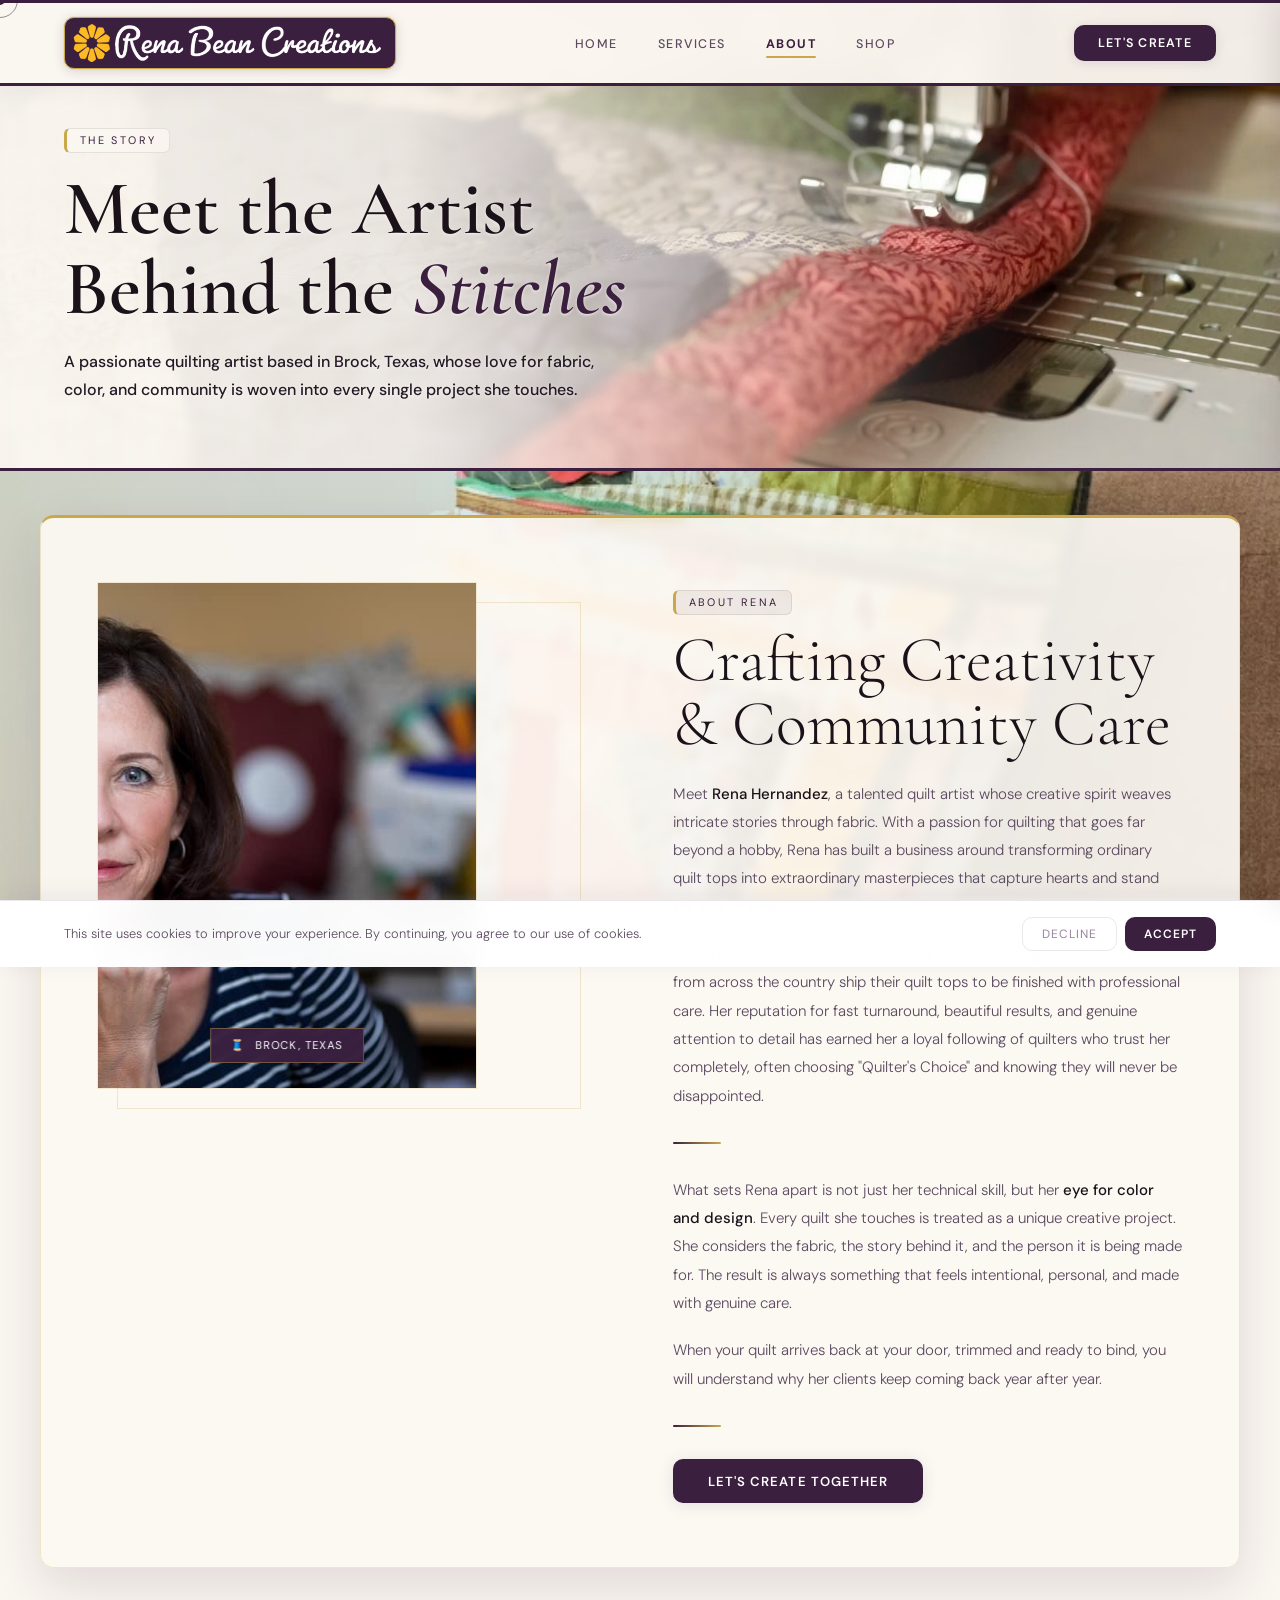
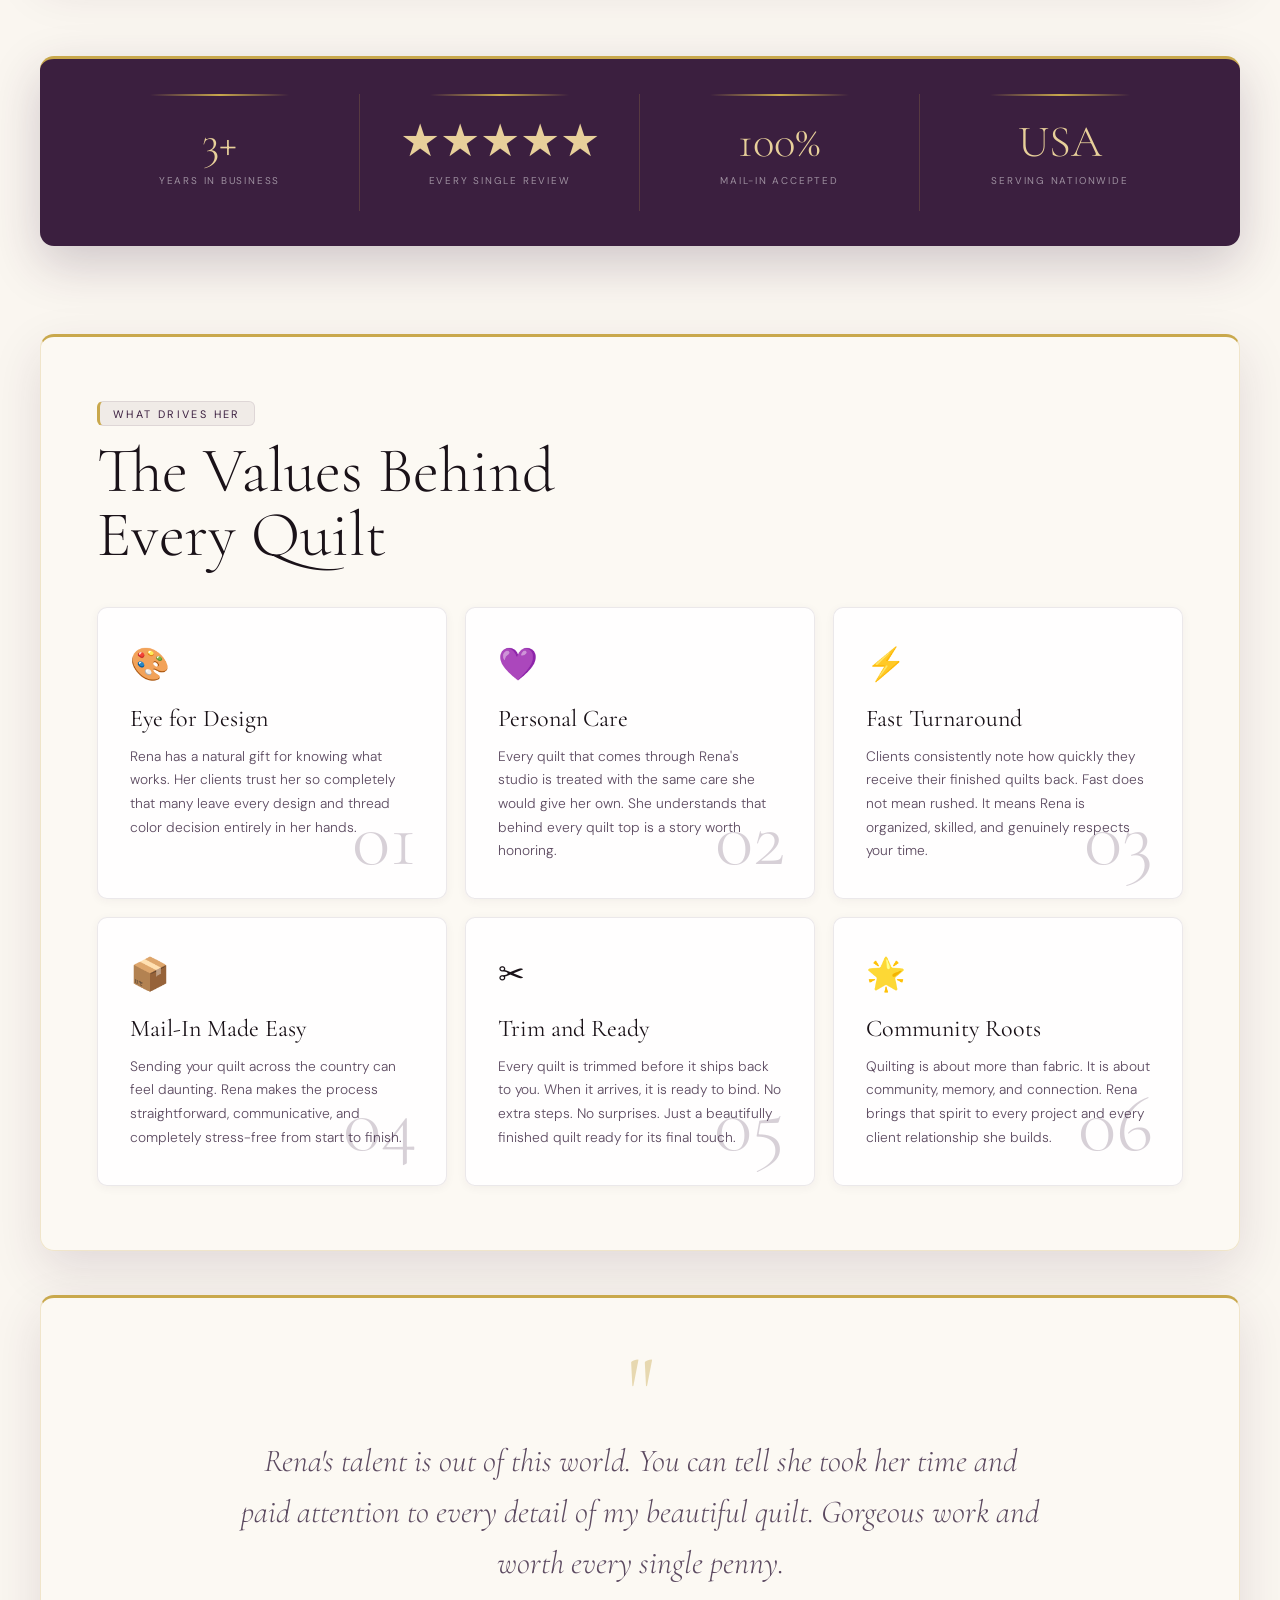
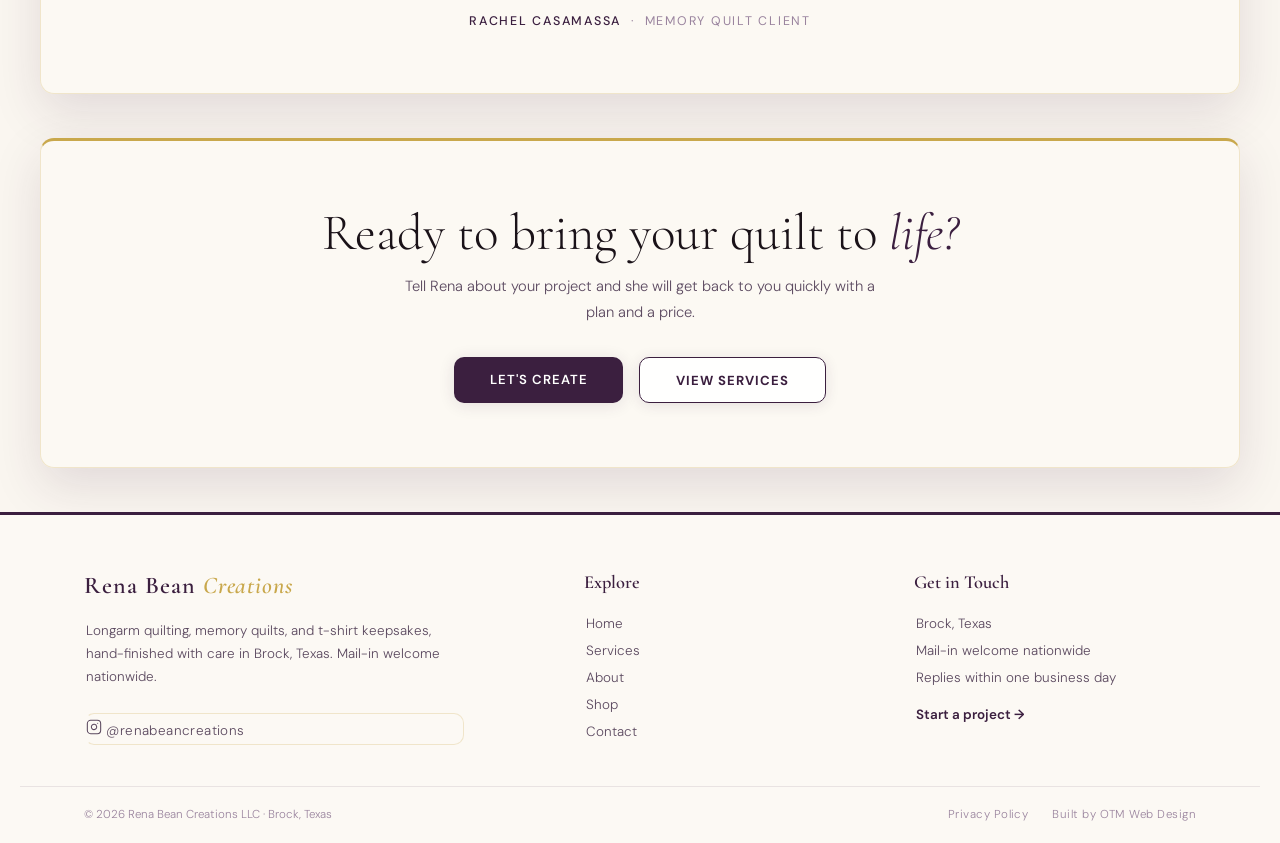
==== commit a644a6d0: "Added Fat Layer of Polish" ====
--- a/about.html
+++ b/about.html
@@ -4,69 +4,18 @@
   <meta charset="UTF-8">
   <meta name="viewport" content="width=device-width, initial-scale=1.0">
   <title>About Rena | Rena Bean Creations</title>
+  <meta name="description" content="Meet Rena Hernandez, the longarm quilting artist behind Rena Bean Creations in Brock, Texas. Her story, values, and craft.">
   <link rel="preconnect" href="https://fonts.googleapis.com">
   <link rel="preconnect" href="https://fonts.gstatic.com" crossorigin>
   <link href="https://fonts.googleapis.com/css2?family=Cormorant+Garamond:ital,wght@0,300;0,400;0,600;1,300;1,400;1,600&family=DM+Sans:ital,opsz,wght@0,9..40,300;0,9..40,400;0,9..40,500;1,9..40,300&display=swap" rel="stylesheet">
   <link rel="stylesheet" href="style.css">
   <style>
-    /* ABOUT PAGE SPECIFIC STYLES */
-
-    .about-hero {
-      min-height: 52vh;
-      display: flex; align-items: flex-end;
-      padding: 8rem 4rem 4rem;
-      position: relative; overflow: hidden;
-      background: transparent;
-    }
-    .about-hero::after {
-      content: '';
-      position: absolute; inset: 0;
-      background: linear-gradient(135deg, rgba(250,246,240,0.94) 0%, rgba(250,246,240,0.80) 55%, rgba(59,31,63,0.04) 100%);
-      z-index: 0;
-    }
-    .about-hero-grid {
-      position: absolute; inset: 0; z-index: 1;
-      background-image:
-        linear-gradient(rgba(59,31,63,0.04) 1px, transparent 1px),
-        linear-gradient(90deg, rgba(59,31,63,0.04) 1px, transparent 1px);
-      background-size: 60px 60px;
-      mask-image: radial-gradient(ellipse 80% 80% at 40% 50%, black 20%, transparent 100%);
-    }
-    .about-hero-content {
-      position: relative; z-index: 2; max-width: 700px;
-    }
-    .about-hero-content .section-label { margin-bottom: 1rem; }
-    .about-hero-title {
-      font-family: 'Cormorant Garamond', serif;
-      font-size: clamp(3rem, 6vw, 5.5rem);
-      font-weight: 400; line-height: 1;
-      color: var(--text); margin-bottom: 1.2rem;
-    }
-    .about-hero-title em {
-      font-style: italic; color: var(--plum);
-    }
-    .about-hero-sub {
-      font-size: 1rem; line-height: 1.8;
-      color: var(--text-muted); font-weight: 300;
-      max-width: 520px;
-    }
-    .about-hero-bg-text {
-      position: absolute;
-      font-family: 'Cormorant Garamond', serif;
-      font-size: clamp(12rem, 25vw, 20rem);
-      font-weight: 300; color: transparent;
-      -webkit-text-stroke: 1px rgba(59,31,63,0.05);
-      line-height: 1; top: 50%; right: -2%;
-      transform: translateY(-50%);
-      pointer-events: none; z-index: 1;
-      user-select: none;
-    }
-
-    /* STORY SECTION */
+    /* ABOUT PAGE SECTIONS (page-specific) */
     .story-section {
       padding: 6rem 4rem;
       background: rgba(255,255,255,0.5);
       backdrop-filter: blur(6px);
+      position: relative;
     }
     .story-inner {
       max-width: 1100px; margin: 0 auto;
@@ -119,20 +68,19 @@
       background: linear-gradient(90deg, var(--plum), var(--gold));
       margin: 2rem 0; border-radius: 2px;
     }
-
-    /* VALUES GRID */
     .values-section { padding: 6rem 4rem; }
     .values-grid {
       display: grid; grid-template-columns: repeat(3, 1fr);
-      gap: 1px; background: var(--border);
-      border: 1px solid var(--border); margin-top: 4rem;
+      gap: 18px; margin-top: 2.5rem;
     }
     .value-item {
-      background: rgba(255,255,255,0.88);
-      backdrop-filter: blur(4px);
-      padding: 2.5rem 2.2rem;
+      background: rgba(255,255,255,0.96);
+      border: 1px solid var(--border);
+      border-radius: 10px;
+      box-shadow: 0 2px 10px rgba(59,31,63,0.05);
+      padding: 2.2rem 2rem;
       position: relative; overflow: hidden;
-      transition: background 0.3s;
+      transition: background 0.3s, transform 0.3s, box-shadow 0.3s, border-color 0.3s;
     }
     .value-item::before {
       content: '';
@@ -141,7 +89,7 @@
       transform: scaleX(0); transform-origin: left;
       transition: transform 0.4s ease;
     }
-    .value-item:hover { background: rgba(255,255,255,0.98); }
+    .value-item:hover { background: #fff; transform: translateY(-4px); box-shadow: 0 14px 34px rgba(59,31,63,0.12); border-color: var(--border-gold); }
     .value-item:hover::before { transform: scaleX(1); }
     .value-icon {
       font-size: 2rem; margin-bottom: 1.2rem; display: block;
@@ -152,10 +100,8 @@
       position: absolute; bottom: 1.2rem; right: 1.8rem;
       font-family: 'Cormorant Garamond', serif;
       font-size: 5rem; font-weight: 300;
-      color: var(--plum);
-      opacity: 0.2;
-      line-height: 1;
-      pointer-events: none; transition: opacity 0.3s;
+      color: var(--plum); opacity: 0.2;
+      line-height: 1; pointer-events: none; transition: opacity 0.3s;
     }
     .value-item:hover .value-num { opacity: 0.45; }
     .value-item h3 {
@@ -167,18 +113,18 @@
       font-size: 0.86rem; color: var(--text-muted);
       line-height: 1.72; font-weight: 300;
     }
-
-    /* STATS BAR */
     .stats-bar {
+      background: transparent;
+      padding: 44px 0;
+    }
+    .stats-bar-inner {
+      width: min(1240px, calc(100% - 80px)); margin: 0 auto;
       background: var(--plum);
-      padding: 3rem 4rem;
-      border-top: 1px solid rgba(201,168,76,0.2);
-      border-bottom: 1px solid rgba(201,168,76,0.2);
-    }
-    .stats-bar-inner {
-      max-width: 1100px; margin: 0 auto;
-      display: grid; grid-template-columns: repeat(4, 1fr);
-      gap: 0;
+      border-top: 3px solid var(--gold);
+      border-radius: 14px;
+      box-shadow: 0 18px 50px rgba(59,31,63,0.22);
+      padding: 2.2rem 2.5rem;
+      display: grid; grid-template-columns: repeat(4, 1fr); gap: 0;
     }
     .stats-bar-item {
       text-align: center; padding: 1.5rem 1rem;
@@ -202,16 +148,12 @@
       text-transform: uppercase; color: rgba(255,255,255,0.5);
       margin-top: 0.4rem; display: block; font-weight: 400;
     }
-
-    /* TESTIMONIAL FEATURE */
     .feature-quote-section {
       padding: 6rem 4rem;
       background: rgba(255,255,255,0.4);
       backdrop-filter: blur(4px);
     }
-    .feature-quote-inner {
-      max-width: 800px; margin: 0 auto; text-align: center;
-    }
+    .feature-quote-inner { max-width: 800px; margin: 0 auto; text-align: center; }
     .feature-quote-mark {
       font-family: 'Cormorant Garamond', serif;
       font-size: 6rem; line-height: 0.6;
@@ -229,37 +171,9 @@
       font-size: 0.78rem; letter-spacing: 0.14em;
       text-transform: uppercase; color: var(--text-dim);
     }
-    .feature-quote-author span {
-      color: var(--plum); font-weight: 500;
-    }
-
-    /* INSTAGRAM STRIP */
-    .ig-strip {
-      background: rgba(255,255,255,0.5);
-      backdrop-filter: blur(6px);
-      border-top: 1px solid var(--border);
-      padding: 3rem 4rem;
-      text-align: center;
-    }
-    .ig-strip p {
-      font-size: 0.88rem; color: var(--text-muted);
-      margin-bottom: 1.2rem; line-height: 1.7;
-    }
-    .ig-link {
-      display: inline-flex; align-items: center; gap: 0.6rem;
-      background: var(--plum); color: #fff;
-      padding: 0.75rem 1.8rem; border-radius: 2px;
-      text-decoration: none; font-size: 0.8rem;
-      font-weight: 500; letter-spacing: 0.1em;
-      text-transform: uppercase; transition: background 0.2s;
-      box-shadow: 0 2px 12px var(--plum-glow);
-    }
-    .ig-link:hover { background: var(--plum-light); }
-
-    /* CTA STRIP */
+    .feature-quote-author span { color: var(--plum); font-weight: 500; }
     .about-cta-strip {
-      padding: 5rem 4rem;
-      text-align: center;
+      padding: 5rem 4rem; text-align: center;
       background: rgba(255,255,255,0.6);
       backdrop-filter: blur(8px);
     }
@@ -275,51 +189,32 @@
       line-height: 1.75; max-width: 480px;
       margin: 0 auto 2rem; font-weight: 300;
     }
-    .about-cta-btns {
-      display: flex; gap: 1rem; justify-content: center; flex-wrap: wrap;
-    }
-
-    /* RESPONSIVE */
+    .about-cta-btns { display: flex; gap: 1rem; justify-content: center; flex-wrap: wrap; }
     @media (max-width: 900px) {
-      .about-hero { padding: 7rem 1.5rem 3rem; }
       .story-section { padding: 4rem 1.5rem; }
       .story-inner { grid-template-columns: 1fr; gap: 3rem; }
-      .story-image-stack { display: block; }
       .story-img-main { max-width: 100%; aspect-ratio: 4/3; }
       .story-img-main img { object-position: center 15%; }
       .values-section { padding: 4rem 1.5rem; }
       .values-grid { grid-template-columns: 1fr; }
       .stats-bar { padding: 2.5rem 1.5rem; }
-      .stats-bar-inner { grid-template-columns: repeat(2, 1fr); gap: 0; }
+      .stats-bar-inner { grid-template-columns: repeat(2, 1fr); }
       .stats-bar-item { border-right: none; border-bottom: 1px solid rgba(201,168,76,0.2); }
-      .stats-bar-item:nth-child(2n) { border-right: none; }
       .feature-quote-section { padding: 4rem 1.5rem; }
-      .ig-strip { padding: 2.5rem 1.5rem; }
       .about-cta-strip { padding: 4rem 1.5rem; }
       .about-cta-btns { flex-direction: column; align-items: center; }
-      .about-hero-bg-text { display: none; }
-    }
-    @media (max-width: 600px) {
-      .stats-bar-inner { grid-template-columns: 1fr; }
-    }
+    }
+    @media (max-width: 600px) { .stats-bar-inner { grid-template-columns: 1fr; } }
   </style>
 </head>
-<body>
-
-  <!-- Scroll Progress Bar -->
+<body data-page="about">
+
   <div id="progress-bar"></div>
-
-  <!-- Back to Top -->
-  <button id="back-top" onclick="window.scrollTo({top:0,behavior:'smooth'})">↑</button>
-
-  <!-- Custom Cursor -->
+  <button id="back-top" onclick="window.scrollTo({top:0,behavior:'smooth'})">&#8593;</button>
   <div class="cursor" id="cursor"></div>
   <div class="cursor-ring" id="cursor-ring"></div>
-
-  <!-- Floating CTA -->
-  <a href="index.html#contact" id="float-contact">Let's Create</a>
-
-  <!-- Cookie Banner -->
+  <a href="contact.html" id="float-contact">Let's Create</a>
+
   <div id="cookie-banner">
     <p>This site uses cookies to improve your experience. By continuing, you agree to our use of cookies.</p>
     <div class="cookie-btns">
@@ -335,58 +230,54 @@
       <span id="logo-fallback" style="display:none;">Rena Bean <span>Creations</span></span>
     </a>
     <ul class="nav-links">
-      <li><a href="index.html#services">Services</a></li>
-      <li><a href="index.html#process">Process</a></li>
-      <li><a href="index.html#work">Gallery</a></li>
-      <li><a href="about.html" style="color:var(--plum); font-weight:500;">About</a></li>
-      <li><a href="index.html#faq">FAQ</a></li>
-      <li><a href="shop.html" class="nav-shop">Shop</a></li>
+      <li><a href="index.html" data-nav="home">Home</a></li>
+      <li><a href="services.html" data-nav="services">Services</a></li>
+      <li><a href="about.html" data-nav="about">About</a></li>
+      <li><a href="shop.html" class="nav-shop" data-nav="shop">Shop</a></li>
     </ul>
-    <a href="index.html#contact" class="nav-cta">Let's Create</a>
+    <a href="contact.html" class="nav-cta">Let's Create</a>
     <button class="hamburger" id="hamburger" onclick="toggleMenu()" aria-label="Open menu">
       <span></span><span></span><span></span>
     </button>
   </nav>
 
-  <!-- MOBILE MENU OVERLAY -->
+  <!-- MOBILE MENU -->
   <div class="mobile-overlay" id="mobileOverlay" onclick="toggleMenu()"></div>
   <div class="mobile-menu" id="mobileMenu">
-    <button class="mobile-menu-close" onclick="toggleMenu()">✕</button>
+    <button class="mobile-menu-close" onclick="toggleMenu()">&#10005;</button>
     <div class="mobile-menu-logo">Rena Bean <span>Creations</span></div>
     <ul class="mobile-menu-links">
-      <li><a href="index.html">Home</a></li>
-      <li><a href="index.html#services">Services</a></li>
-      <li><a href="index.html#process">Process</a></li>
-      <li><a href="index.html#work">Gallery</a></li>
-      <li><a href="about.html">About</a></li>
-      <li><a href="shop.html">Shop</a></li>
-      <li><a href="index.html#faq">FAQ</a></li>
+      <li><a href="index.html" data-nav="home">Home</a></li>
+      <li><a href="services.html" data-nav="services">Services</a></li>
+      <li><a href="about.html" data-nav="about">About</a></li>
+      <li><a href="shop.html" data-nav="shop">Shop</a></li>
+      <li><a href="contact.html" data-nav="contact">Contact</a></li>
     </ul>
-    <a href="index.html#contact" class="mobile-menu-cta">Let's Create</a>
+    <a href="contact.html" class="mobile-menu-cta">Let's Create</a>
     <div class="mobile-menu-footer">
-      <a href="https://www.instagram.com/renabeancreations/" target="_blank" class="mobile-menu-ig">📸 @renabeancreations</a>
+      <a href="https://www.instagram.com/renabeancreations/" target="_blank" rel="noopener" class="mobile-menu-ig">&#128247; @renabeancreations</a>
     </div>
   </div>
 
-  <!-- ABOUT HERO -->
-  <section class="about-hero">
-    <div class="about-hero-grid"></div>
-    <div class="about-hero-bg-text">Rena</div>
-    <div class="about-hero-content reveal">
+  <!-- PAGE HERO -->
+  <section class="page-hero">
+    <div class="page-hero-grid"></div>
+    <div class="page-hero-bg-text">Rena</div>
+    <div class="page-hero-content reveal">
       <div class="section-label">The Story</div>
-      <h1 class="about-hero-title">Meet the Artist<br>Behind the <em>Stitches</em></h1>
-      <p class="about-hero-sub">A passionate quilting artist based in Brock, Texas, whose love for fabric, color, and community is woven into every single project she touches.</p>
+      <h1 class="page-hero-title">Meet the Artist<br>Behind the <em>Stitches</em></h1>
+      <p class="page-hero-sub">A passionate quilting artist based in Brock, Texas, whose love for fabric, color, and community is woven into every single project she touches.</p>
     </div>
   </section>
 
   <!-- STORY -->
-  <section class="story-section">
+  <section class="story-section has-tab">
     <div class="story-inner">
       <div class="story-image-stack reveal">
         <div class="story-img-main">
           <img src="assets/rena-headshot.jpg" alt="Rena Hernandez" onerror="this.parentElement.classList.add('no-photo')">
           <div class="story-img-badge">
-            <span>🧵</span>
+            <span>&#129525;</span>
             <span>Brock, Texas</span>
           </div>
         </div>
@@ -401,7 +292,7 @@
         <p class="story-p">What sets Rena apart is not just her technical skill, but her <strong>eye for color and design</strong>. Every quilt she touches is treated as a unique creative project. She considers the fabric, the story behind it, and the person it is being made for. The result is always something that feels intentional, personal, and made with genuine care.</p>
         <p class="story-p">When your quilt arrives back at your door, trimmed and ready to bind, you will understand why her clients keep coming back year after year.</p>
         <div class="story-divider"></div>
-        <a href="index.html#contact" class="btn-primary">Let's Create Together</a>
+        <a href="contact.html" class="btn-primary">Let's Create Together</a>
       </div>
     </div>
   </section>
@@ -414,7 +305,7 @@
         <span class="stats-bar-label">Years in Business</span>
       </div>
       <div class="stats-bar-item">
-        <span class="stats-bar-num">★★★★★</span>
+        <span class="stats-bar-num">&#9733;&#9733;&#9733;&#9733;&#9733;</span>
         <span class="stats-bar-label">Every Single Review</span>
       </div>
       <div class="stats-bar-item">
@@ -434,37 +325,37 @@
     <h2 class="section-title reveal reveal-delay-1">The Values Behind<br>Every Quilt</h2>
     <div class="values-grid">
       <div class="value-item reveal">
-        <span class="value-icon">🎨</span>
+        <span class="value-icon">&#127912;</span>
         <h3>Eye for Design</h3>
         <p>Rena has a natural gift for knowing what works. Her clients trust her so completely that many leave every design and thread color decision entirely in her hands.</p>
         <div class="value-num">01</div>
       </div>
       <div class="value-item reveal reveal-delay-1">
-        <span class="value-icon">💜</span>
+        <span class="value-icon">&#128156;</span>
         <h3>Personal Care</h3>
         <p>Every quilt that comes through Rena's studio is treated with the same care she would give her own. She understands that behind every quilt top is a story worth honoring.</p>
         <div class="value-num">02</div>
       </div>
       <div class="value-item reveal reveal-delay-2">
-        <span class="value-icon">⚡</span>
+        <span class="value-icon">&#9889;</span>
         <h3>Fast Turnaround</h3>
         <p>Clients consistently note how quickly they receive their finished quilts back. Fast does not mean rushed. It means Rena is organized, skilled, and genuinely respects your time.</p>
         <div class="value-num">03</div>
       </div>
       <div class="value-item reveal">
-        <span class="value-icon">📦</span>
+        <span class="value-icon">&#128230;</span>
         <h3>Mail-In Made Easy</h3>
         <p>Sending your quilt across the country can feel daunting. Rena makes the process straightforward, communicative, and completely stress-free from start to finish.</p>
         <div class="value-num">04</div>
       </div>
       <div class="value-item reveal reveal-delay-1">
-        <span class="value-icon">✂️</span>
+        <span class="value-icon">&#9986;</span>
         <h3>Trim and Ready</h3>
         <p>Every quilt is trimmed before it ships back to you. When it arrives, it is ready to bind. No extra steps. No surprises. Just a beautifully finished quilt ready for its final touch.</p>
         <div class="value-num">05</div>
       </div>
       <div class="value-item reveal reveal-delay-2">
-        <span class="value-icon">🌟</span>
+        <span class="value-icon">&#127775;</span>
         <h3>Community Roots</h3>
         <p>Quilting is about more than fabric. It is about community, memory, and connection. Rena brings that spirit to every project and every client relationship she builds.</p>
         <div class="value-num">06</div>
@@ -478,54 +369,57 @@
       <span class="feature-quote-mark">"</span>
       <p class="feature-quote">Rena's talent is out of this world. You can tell she took her time and paid attention to every detail of my beautiful quilt. Gorgeous work and worth every single penny.</p>
       <div class="feature-quote-author">
-        <span>Rachel Casamassa</span> &nbsp;·&nbsp; Memory Quilt Client
+        <span>Rachel Casamassa</span> &nbsp;&middot;&nbsp; Memory Quilt Client
       </div>
     </div>
   </section>
-
-  <!-- INSTAGRAM -->
-  <div class="ig-strip reveal">
-    <div class="section-label" style="justify-content:center; margin-bottom:1rem;">Follow Along</div>
-    <p>See Rena's latest creations, works in progress, and quilting inspiration on Instagram.</p>
-    <a href="https://www.instagram.com/renabeancreations/" target="_blank" class="ig-link">
-      <span>📸</span> Follow @renabeancreations
-    </a>
-  </div>
 
   <!-- CTA -->
   <section class="about-cta-strip">
-    <h2 reveal>Ready to bring your quilt to <em>life?</em></h2>
+    <h2 class="reveal">Ready to bring your quilt to <em>life?</em></h2>
     <p class="reveal">Tell Rena about your project and she will get back to you quickly with a plan and a price.</p>
     <div class="about-cta-btns reveal">
-      <a href="index.html#contact" class="btn-primary">Let's Create</a>
-      <a href="index.html#services" class="btn-ghost">View Services</a>
+      <a href="contact.html" class="btn-primary">Let's Create</a>
+      <a href="services.html" class="btn-ghost">View Services</a>
     </div>
   </section>
 
   <!-- FOOTER -->
   <footer>
-    <div class="footer-logo">Rena Bean <span>Creations</span></div>
-    <div class="footer-copy">&#169; 2026 Rena Bean Creations LLC · Brock, Texas</div>
-    <div class="footer-links">
-      <a href="index.html#services">Services</a>
-      <a href="index.html#process">Process</a>
-      <a href="about.html">About</a>
-      <a href="shop.html">Shop</a>
-      <a href="index.html#work">Gallery</a>
-      <a href="index.html#contact">Contact</a>
+    <div class="footer-top">
+      <div class="footer-col footer-brand">
+        <div class="footer-logo">Rena Bean <span>Creations</span></div>
+        <p class="footer-tagline">Longarm quilting, memory quilts, and t-shirt keepsakes, hand-finished with care in Brock, Texas. Mail-in welcome nationwide.</p>
+        <a href="https://www.instagram.com/renabeancreations/" target="_blank" rel="noopener" class="footer-social">
+          <svg xmlns="http://www.w3.org/2000/svg" viewBox="0 0 24 24" fill="none" stroke="currentColor" stroke-width="1.6" stroke-linecap="round" stroke-linejoin="round"><rect x="2" y="2" width="20" height="20" rx="5" ry="5"></rect><path d="M16 11.37A4 4 0 1 1 12.63 8 4 4 0 0 1 16 11.37z"></path><line x1="17.5" y1="6.5" x2="17.51" y2="6.5"></line></svg>
+          @renabeancreations
+        </a>
+      </div>
+      <div class="footer-col">
+        <h4>Explore</h4>
+        <a href="index.html">Home</a>
+        <a href="services.html">Services</a>
+        <a href="about.html">About</a>
+        <a href="shop.html">Shop</a>
+        <a href="contact.html">Contact</a>
+      </div>
+      <div class="footer-col">
+        <h4>Get in Touch</h4>
+        <p>Brock, Texas</p>
+        <p>Mail-in welcome nationwide</p>
+        <p>Replies within one business day</p>
+        <a href="contact.html" class="footer-cta-link">Start a project &#8594;</a>
+      </div>
+    </div>
+    <div class="footer-bottom">
+      <span>&#169; 2026 Rena Bean Creations LLC &middot; Brock, Texas</span>
+      <span class="footer-bottom-links">
+        <a href="privacy.html">Privacy Policy</a>
+        <a href="https://otm-designs.com" target="_blank" rel="noopener">Built by OTM Web Design</a>
+      </span>
     </div>
   </footer>
 
   <script src="script.js"></script>
-  <script>
-    // Override nav scroll handler for about page — links back to index
-    window.addEventListener('scroll', () => {
-      const nav = document.getElementById('main-nav');
-      if (nav) {
-        nav.style.padding = window.scrollY > 60 ? '0.6rem 4rem' : '0.9rem 4rem';
-      }
-    });
-  </script>
-
 </body>
-</html>
+</html>
--- a/style.css
+++ b/style.css
@@ -19,32 +19,39 @@
 
 html { scroll-behavior: smooth; }
 
+/* LOCKED BODY BACKGROUND */
 body {
   font-family: 'DM Sans', sans-serif;
-  background: var(--cream) url('assets/bg-light.jpg') center center / cover no-repeat fixed;
+  background: var(--cream);
   color: var(--text);
   overflow-x: hidden;
   cursor: none;
-}
+  position: relative;
+}
+body::before {
+  content: '';
+  position: fixed;
+  inset: 0;
+  background: var(--cream) url('assets/bg-light.jpg') center center / cover no-repeat;
+  filter: brightness(1);
+  z-index: -1;
+  pointer-events: none;
+}
+
+h1, h2, h3 { text-wrap: balance; }
 
 /* CUSTOM CURSOR */
 .cursor {
-  position: fixed;
-  width: 10px; height: 10px;
-  background: var(--plum);
-  border-radius: 50%;
-  pointer-events: none;
-  z-index: 9999;
+  position: fixed; width: 10px; height: 10px;
+  background: var(--plum); border-radius: 50%;
+  pointer-events: none; z-index: 9999;
   transform: translate(-50%, -50%);
   transition: transform 0.1s, width 0.2s, height 0.2s, opacity 0.2s;
 }
 .cursor-ring {
-  position: fixed;
-  width: 36px; height: 36px;
-  border: 1.5px solid rgba(59,31,63,0.5);
-  border-radius: 50%;
-  pointer-events: none;
-  z-index: 9998;
+  position: fixed; width: 36px; height: 36px;
+  border: 1.5px solid rgba(59,31,63,0.5); border-radius: 50%;
+  pointer-events: none; z-index: 9998;
   transform: translate(-50%, -50%);
   transition: transform 0.12s ease-out, width 0.25s, height 0.25s, opacity 0.2s;
 }
@@ -54,52 +61,46 @@
   position: fixed; top: 0; left: 0; right: 0; z-index: 100;
   display: flex; align-items: center; justify-content: space-between;
   padding: 0.9rem 4rem;
-  background: rgba(250,246,240,0.94);
+  background: rgba(250,246,240,0.96);
   backdrop-filter: blur(14px);
   -webkit-backdrop-filter: blur(14px);
-  border-bottom: 1px solid var(--border);
+  border-top: 3px solid var(--plum);
+  border-bottom: 3px solid var(--plum);
   transition: padding 0.3s;
   box-shadow: 0 1px 24px rgba(59,31,63,0.06);
 }
 .nav-logo {
   font-family: 'Cormorant Garamond', serif;
-  font-size: 1.4rem;
-  font-weight: 700;
-  letter-spacing: 0.04em;
-  color: #fff;
-  text-decoration: none;
+  font-size: 1.4rem; font-weight: 700; letter-spacing: 0.04em;
+  color: #fff; text-decoration: none;
   display: flex; align-items: center; gap: 0.5rem;
-  background: var(--plum);
-  border: 1px solid var(--gold);
+  background: var(--plum); border: 1px solid var(--gold);
+  border-radius: 10px;
   padding: 0.35rem 0.9rem 0.35rem 0.5rem;
-  box-shadow:
-    0 0 0 1px rgba(201,168,76,0.15),
-    0 2px 12px rgba(59,31,63,0.18);
+  box-shadow: 0 0 0 1px rgba(201,168,76,0.15), 0 2px 12px rgba(59,31,63,0.18);
 }
 .nav-logo span { color: var(--gold); font-style: italic; }
 .nav-logo-img { height: 38px; width: auto; display: block; }
 .nav-links { display: flex; gap: 2.5rem; list-style: none; }
 .nav-links a {
-  font-size: 0.78rem;
-  letter-spacing: 0.12em;
-  text-transform: uppercase;
-  color: var(--text-muted);
-  text-decoration: none;
-  transition: color 0.2s;
-  font-weight: 400;
+  font-size: 0.78rem; letter-spacing: 0.12em; text-transform: uppercase;
+  color: var(--text-muted); text-decoration: none;
+  transition: color 0.2s; font-weight: 500; position: relative;
+}
+.nav-links a::after {
+  content: ''; position: absolute; left: 0; right: 0; bottom: -6px;
+  height: 2px; background: var(--plum); border-radius: 2px;
+  transform: scaleX(0); transform-origin: left; transition: transform 0.25s ease;
 }
 .nav-links a:hover { color: var(--plum); }
+.nav-links a:hover::after { transform: scaleX(1); }
+.nav-links a.is-active { color: var(--plum); font-weight: 700; }
+.nav-links a.is-active::after { background: var(--gold); transform: scaleX(1); }
 .nav-cta {
-  background: var(--plum);
-  color: #fff;
-  padding: 0.55rem 1.4rem;
-  border-radius: 2px;
-  font-size: 0.78rem;
-  font-weight: 500;
-  letter-spacing: 0.1em;
-  text-transform: uppercase;
-  text-decoration: none;
-  transition: background 0.2s, transform 0.15s;
+  background: var(--plum); color: #fff;
+  padding: 0.6rem 1.5rem; border-radius: 10px;
+  font-size: 0.78rem; font-weight: 600; letter-spacing: 0.1em; text-transform: uppercase;
+  text-decoration: none; transition: background 0.2s, transform 0.15s;
   box-shadow: 0 2px 12px var(--plum-glow);
 }
 .nav-cta:hover { background: var(--plum-light); transform: translateY(-1px); }
@@ -115,16 +116,13 @@
 /* BACK TO TOP */
 #back-top {
   position: fixed; bottom: 2rem; right: 2rem; z-index: 100;
-  width: 42px; height: 42px;
-  background: var(--plum);
-  border: none; border-radius: 2px;
-  color: #fff; font-size: 1.1rem;
-  cursor: none;
+  width: 44px; height: 44px;
+  background: var(--plum); border: none; border-radius: 12px;
+  color: #fff; font-size: 1.1rem; cursor: none;
   display: flex; align-items: center; justify-content: center;
   opacity: 0; transform: translateY(12px);
   transition: opacity 0.3s, transform 0.3s, background 0.2s;
-  pointer-events: none;
-  box-shadow: 0 2px 16px var(--plum-glow);
+  pointer-events: none; box-shadow: 0 2px 16px var(--plum-glow);
 }
 #back-top.visible { opacity: 1; transform: translateY(0); pointer-events: auto; }
 #back-top:hover { background: var(--plum-light); }
@@ -133,909 +131,408 @@
 #float-contact {
   position: fixed; bottom: 2rem; left: 2rem; z-index: 100;
   display: flex; align-items: center; gap: 0.6rem;
-  background: var(--plum);
-  color: #fff;
-  padding: 0.7rem 1.2rem;
-  border-radius: 2px;
-  font-size: 0.75rem; font-weight: 500;
-  letter-spacing: 0.1em; text-transform: uppercase;
-  text-decoration: none; border: none; cursor: none;
+  background: var(--plum); color: #fff;
+  padding: 0.7rem 1.3rem; border-radius: 12px;
+  font-size: 0.75rem; font-weight: 600; letter-spacing: 0.1em; text-transform: uppercase;
+  text-decoration: none; cursor: none;
   opacity: 0; transform: translateY(12px);
   transition: opacity 0.3s, transform 0.3s, background 0.2s;
-  pointer-events: none;
-  box-shadow: 0 2px 16px var(--plum-glow);
+  pointer-events: none; box-shadow: 0 2px 16px var(--plum-glow);
 }
 #float-contact.visible { opacity: 1; transform: translateY(0); pointer-events: auto; }
 #float-contact:hover { background: var(--plum-light); }
 #float-contact::before {
   content: ''; width: 7px; height: 7px; border-radius: 50%;
   background: var(--gold); opacity: 0.9;
-  animation: blink 1.5s ease infinite;
-  will-change: opacity;
+  animation: blink 1.5s ease infinite; will-change: opacity;
 }
 @keyframes blink { 0%,100%{opacity:1} 50%{opacity:0} }
 
-/* HERO */
+/* HERO (HOME) -- background bleeds fully through, no haze, no grid */
 .hero {
-  min-height: 100vh;
-  min-height: 100dvh;
+  min-height: 86vh;
   display: flex; align-items: center; justify-content: space-between;
-  padding: 7rem 4rem 4rem;
-  position: relative;
-  overflow: hidden;
-  background: transparent;
+  padding: 6rem 4rem 3rem;
+  position: relative; overflow: hidden;
+  background: var(--cream); background-size: cover; background-position: center;
   gap: 4rem;
 }
 .hero::after {
-  content: '';
-  position: absolute; inset: 0;
-  background: linear-gradient(135deg, rgba(250,246,240,0.92) 0%, rgba(250,246,240,0.78) 55%, rgba(59,31,63,0.04) 100%);
-  z-index: 0;
-}
-.hero-grid-bg {
-  position: absolute; inset: 0; z-index: 1;
-  background-image:
-    linear-gradient(rgba(59,31,63,0.04) 1px, transparent 1px),
-    linear-gradient(90deg, rgba(59,31,63,0.04) 1px, transparent 1px);
-  background-size: 60px 60px;
-  mask-image: radial-gradient(ellipse 80% 80% at 40% 50%, black 20%, transparent 100%);
-}
-.hero-glow {
-  position: absolute; z-index: 1;
-  width: 600px; height: 600px;
-  background: radial-gradient(circle, rgba(201,168,76,0.08) 0%, transparent 70%);
-  top: -100px; right: -100px;
-  pointer-events: none;
-}
-.hero-bg-text {
-  position: absolute;
-  font-family: 'Cormorant Garamond', serif;
-  font-size: clamp(14rem, 30vw, 24rem);
-  font-weight: 300;
-  color: transparent;
-  -webkit-text-stroke: 1px rgba(59,31,63,0.05);
-  line-height: 1;
-  top: 50%; right: -3%;
-  transform: translateY(-50%);
-  pointer-events: none;
-  z-index: 1;
-  letter-spacing: 0.05em;
-  user-select: none;
-}
-.hero-content {
-  position: relative; z-index: 2;
-  max-width: 580px;
-  flex-shrink: 0;
-}
+  content: ''; position: absolute; inset: 0; z-index: 1; pointer-events: none;
+  background: linear-gradient(100deg, rgba(250,246,240,0.97) 0%, rgba(250,246,240,0.93) 26%, rgba(250,246,240,0.62) 46%, rgba(250,246,240,0.12) 64%, rgba(250,246,240,0) 76%);
+}
+.hero-content { position: relative; z-index: 2; max-width: 580px; flex-shrink: 0; }
 .hero-eyebrow {
   display: inline-flex; align-items: center; gap: 0.6rem;
   font-size: 0.72rem; letter-spacing: 0.22em; text-transform: uppercase;
-  color: var(--plum); margin-bottom: 1.5rem;
-  background: rgba(59,31,63,0.06);
-  border: 1px solid var(--border);
-  border-left: 3px solid var(--gold);
-  padding: 0.3rem 0.85rem;
-  border-radius: 1px;
-  width: fit-content;
+  color: var(--plum); margin-bottom: 1rem;
+  background: rgba(250,246,240,0.92);
+  border: 1px solid var(--border); border-left: 3px solid var(--gold);
+  padding: 0.35rem 0.9rem; border-radius: 6px; width: fit-content;
 }
 .hero-title {
   font-family: 'Cormorant Garamond', serif;
-  font-size: clamp(3.5rem, 7vw, 6.5rem);
-  line-height: 0.95;
-  letter-spacing: 0.01em;
-  margin-bottom: 2rem;
-  font-weight: 400;
-  color: var(--text);
-  text-shadow: 0 1px 8px rgba(250,246,240,0.6);
-}
-.hero-title .outline {
-  -webkit-text-stroke: 2px rgba(59,31,63,0.75);
-  color: transparent;
-  font-style: italic;
-}
-.hero-title .plum {
-  color: var(--plum);
-  position: relative; display: inline-block;
-  font-weight: 600;
-}
+  font-size: clamp(2.8rem, 5vw, 4.4rem);
+  line-height: 1.02; letter-spacing: 0.01em;
+  margin-bottom: 1.4rem; font-weight: 600; color: var(--text);
+  text-shadow: 0 1px 3px rgba(250,246,240,0.95);
+}
+.hero-title .outline { -webkit-text-stroke: 2px rgba(59,31,63,0.85); color: transparent; font-style: italic; }
+.hero-title .plum { color: var(--plum); position: relative; display: inline-block; font-weight: 700; }
 .hero-accent {
-  display: block;
-  height: 4px; width: 0%;
+  display: block; height: 4px; width: 0%;
   background: linear-gradient(90deg, var(--plum), var(--gold));
-  margin-top: 0.1em;
-  border-radius: 2px;
+  margin-top: 0.1em; border-radius: 10px;
   animation: accentGrow 1.2s cubic-bezier(0.22,1,0.36,1) 0.4s forwards;
 }
 @keyframes accentGrow { from { width: 0%; } to { width: 100%; } }
 .hero-sub {
-  font-size: 1rem;
-  line-height: 1.8;
-  color: var(--text-muted);
-  max-width: 480px;
-  margin-bottom: 2.5rem;
-  font-weight: 300;
-}
-.hero-actions { display: flex; gap: 1rem; align-items: center; flex-wrap: wrap; margin-bottom: 3rem; }
-
-/* BUTTONS */
+  font-size: 1rem; line-height: 1.75; color: #221826;
+  max-width: 480px; margin-bottom: 1.6rem; font-weight: 500;
+  text-wrap: pretty; text-shadow: 0 1px 4px rgba(250,246,240,0.9);
+}
+.hero-actions { display: flex; gap: 1rem; align-items: center; flex-wrap: wrap; margin-bottom: 1.8rem; }
+
+/* BUTTONS -- rounded */
 .btn-primary {
-  background: var(--plum);
-  color: #fff;
-  padding: 0.85rem 2.2rem;
-  border-radius: 2px;
-  font-size: 0.82rem; font-weight: 500;
-  letter-spacing: 0.08em; text-transform: uppercase;
+  background: var(--plum); color: #fff;
+  padding: 0.85rem 2.2rem; border-radius: 10px;
+  font-size: 0.82rem; font-weight: 600; letter-spacing: 0.08em; text-transform: uppercase;
   text-decoration: none; border: none; cursor: none;
-  transition: background 0.2s, transform 0.15s;
-  display: inline-block;
+  transition: background 0.2s, transform 0.15s; display: inline-block;
   box-shadow: 0 2px 16px var(--plum-glow);
 }
 .btn-primary:hover { background: var(--plum-light); transform: translateY(-2px); }
 .btn-shop-pill {
   display: inline-flex; align-items: center; gap: 0.4rem;
-  background: rgba(201,168,76,0.12);
-  border: 1px solid var(--gold);
-  color: var(--plum);
-  padding: 0.55rem 1.2rem;
-  border-radius: 20px;
-  font-size: 0.78rem; font-weight: 500;
-  letter-spacing: 0.06em;
-  text-decoration: none;
-  transition: background 0.2s, transform 0.15s;
-  white-space: nowrap;
-}
-.btn-shop-pill:hover {
-  background: rgba(201,168,76,0.22);
-  transform: translateY(-2px);
-}
-.nav-shop {
-  color: var(--gold) !important;
-  font-weight: 500 !important;
+  background: var(--gold); border: 1px solid var(--gold);
+  color: var(--plum); padding: 0.6rem 1.3rem; border-radius: 999px;
+  font-size: 0.78rem; font-weight: 700; letter-spacing: 0.06em;
+  text-decoration: none; transition: background 0.2s, transform 0.15s; white-space: nowrap;
+  box-shadow: 0 2px 14px rgba(201,168,76,0.4);
+}
+.btn-shop-pill:hover { background: var(--gold-light); transform: translateY(-2px); }
+.btn-ghost {
+  color: var(--plum); padding: 0.85rem 2.2rem; border-radius: 10px;
+  font-size: 0.82rem; font-weight: 700; letter-spacing: 0.08em; text-transform: uppercase;
+  text-decoration: none; border: 1px solid var(--plum);
+  transition: color 0.2s, border-color 0.2s, background 0.2s, transform 0.15s;
+  display: inline-block; background: rgba(255,255,255,0.95);
+  box-shadow: 0 2px 14px rgba(59,31,63,0.12);
+}
+.btn-ghost:hover { color: #fff; background: var(--plum); border-color: var(--plum); transform: translateY(-2px); }
+
+/* HERO STATS */
+.hero-stats { display: flex; gap: 0; border: 1px solid var(--border-gold); border-radius: 10px; overflow: hidden; width: fit-content; }
+.stat-item {
+  padding: 1.2rem 2rem; background: rgba(255,255,255,0.88); text-align: center;
+  border-right: 1px solid var(--border-gold); position: relative; backdrop-filter: blur(4px);
+}
+.stat-item::before { content: ''; position: absolute; top: 0; left: 0; right: 0; height: 2px; background: linear-gradient(90deg, var(--plum), var(--gold)); }
+.stat-item:last-child { border-right: none; }
+.stat-num { font-family: 'Cormorant Garamond', serif; font-size: 2rem; font-weight: 600; color: var(--plum); line-height: 1; letter-spacing: 0.02em; }
+.stat-label { font-size: 0.58rem; letter-spacing: 0.16em; text-transform: uppercase; color: var(--text); margin-top: 0.35rem; font-weight: 600; }
+
+/* HERO IMAGE */
+.hero-image-wrap { position: relative; z-index: 2; flex-shrink: 0; }
+.hero-image-frame {
+  width: 340px; height: 420px; position: relative;
+  border: 1px solid var(--border-gold); background: rgba(255,255,255,0.6);
+  overflow: hidden; border-radius: 14px;
+}
+.hero-image-frame::before { content: ''; position: absolute; top: 12px; left: 12px; right: -12px; bottom: -12px; border: 1px solid var(--border-gold); border-radius: 14px; z-index: -1; }
+.hero-headshot { width: 100%; height: 100%; object-fit: cover; object-position: top; display: block; }
+.hero-image-frame.no-photo { display: flex; align-items: center; justify-content: center; flex-direction: column; gap: 0.5rem; color: var(--text-dim); font-size: 0.8rem; letter-spacing: 0.1em; text-transform: uppercase; }
+.hero-image-badge {
+  position: absolute; bottom: 1.5rem; left: 50%; transform: translateX(-50%);
+  background: rgba(59,31,63,0.92); backdrop-filter: blur(8px); color: #fff;
+  padding: 0.5rem 1rem; border-radius: 8px; display: flex; align-items: center; gap: 0.5rem;
+  font-size: 0.72rem; letter-spacing: 0.1em; text-transform: uppercase; white-space: nowrap;
+  border: 1px solid rgba(201,168,76,0.4);
+}
+.badge-icon { font-size: 0.9rem; }
+
+/* PAGE HERO -- plum bottom border, background bleeds through */
+.page-hero {
+  min-height: 48vh;
+  display: flex; align-items: flex-end;
+  padding: 8rem 4rem 4rem;
+  position: relative; overflow: hidden;
+  background: var(--cream); background-size: cover; background-position: center;
+  border-bottom: 3px solid var(--plum);
+}
+.page-hero::after {
+  content: ''; position: absolute; inset: 0; z-index: 1; pointer-events: none;
+  background: linear-gradient(88deg, rgba(250,246,240,0.96) 0%, rgba(250,246,240,0.9) 32%, rgba(250,246,240,0.55) 54%, rgba(250,246,240,0.12) 72%, rgba(250,246,240,0) 82%);
+}
+.page-hero-content { position: relative; z-index: 2; max-width: 720px; }
+.page-hero-content .section-label { margin-bottom: 1rem; background: rgba(250,246,240,0.92); border-radius: 6px; }
+.page-hero-title {
+  font-family: 'Cormorant Garamond', serif;
+  font-size: clamp(3rem, 6vw, 5rem); font-weight: 600; line-height: 1.04;
+  color: var(--text); margin-bottom: 1.2rem;
+  text-shadow: 0 1px 3px rgba(250,246,240,0.95);
+}
+.page-hero-title em { font-style: italic; color: var(--plum); }
+.page-hero-sub {
+  font-size: 1rem; line-height: 1.75; color: #221826; font-weight: 500;
+  max-width: 540px; text-wrap: pretty; text-shadow: 0 1px 4px rgba(250,246,240,0.9);
+}
+
+/* HERO-TO-CONTENT TAB on first frame */
+.has-tab { position: relative; }
+.has-tab::after {
+  content: ''; position: absolute; top: -3px; left: 50%; transform: translateX(-50%);
+  width: 90px; height: 3px; background: var(--gold); border-radius: 0 0 6px 6px;
+  box-shadow: 0 2px 10px rgba(201,168,76,0.5); z-index: 2;
+}
+
+/* hide legacy decorative hero layers (watermark letters, grid, glow) */
+.hero-grid-bg, .hero-glow, .hero-bg-text,
+.page-hero-grid, .page-hero-bg-text { display: none !important; }
+
+/* PER-PAGE HERO BACKGROUNDS */
+body[data-page="home"]     .hero      { background-image: url('assets/hero-home.jpg'); }
+body[data-page="services"] .page-hero { background-image: url('assets/hero-services.jpg'); }
+body[data-page="about"]    .page-hero { background-image: url('assets/hero-about.jpg'); }
+body[data-page="contact"]  .page-hero { background-image: url('assets/hero-contact.jpg'); }
+body[data-page="shop"]     .page-hero { background-image: url('assets/hero-shop.jpg'); }
+
+/* MARQUEE -- plum borders */
+.marquee-strip {
+  border-top: 3px solid var(--plum);
+  border-bottom: 3px solid var(--plum);
+  overflow: hidden; padding: 1rem 0; background: #fff; isolation: isolate;
+}
+.marquee-track { display: flex; gap: 0; width: max-content; animation: marquee 24s linear infinite; will-change: transform; }
+.marquee-item { display: flex; align-items: center; gap: 2rem; padding: 0 2.5rem; font-size: 0.7rem; letter-spacing: 0.18em; text-transform: uppercase; color: var(--text-muted); white-space: nowrap; font-weight: 500; }
+.marquee-dot { width: 4px; height: 4px; border-radius: 50%; background: var(--gold); flex-shrink: 0; }
+@keyframes marquee { from { transform: translateX(0); } to { transform: translateX(-50%); } }
+
+/* SECTION FRAMES */
+section { padding: 0; }
+section:not(.hero):not(.page-hero) {
+  width: min(1240px, calc(100% - 80px));
+  margin: 44px auto;
+  padding: 64px 56px;
+  background: rgba(252,249,244,0.93);
   border: 1px solid var(--border-gold);
-  padding: 0.25rem 0.7rem;
-  border-radius: 20px;
-  transition: background 0.2s, color 0.2s !important;
-}
-.nav-shop:hover {
-  background: rgba(201,168,76,0.1);
-  color: var(--plum) !important;
-}
-  padding: 0.85rem 2.2rem;
-  border-radius: 2px;
-  font-size: 0.82rem; font-weight: 400;
-  letter-spacing: 0.08em; text-transform: uppercase;
-  text-decoration: none;
-  border: 1px solid var(--border);
-  transition: color 0.2s, border-color 0.2s, transform 0.15s;
-  display: inline-block;
-}
-.btn-ghost:hover { color: var(--plum); border-color: var(--plum); transform: translateY(-2px); }
-
-/* HERO STATS */
-.hero-stats {
-  display: flex; gap: 0;
-  border: 1px solid var(--border-gold);
-  width: fit-content;
-}
-.stat-item {
-  padding: 1.2rem 2rem;
-  background: rgba(255,255,255,0.8);
-  text-align: center;
-  border-right: 1px solid var(--border-gold);
+  border-top: 3px solid var(--gold);
+  border-radius: 14px;
+  box-shadow: 0 18px 50px rgba(59,31,63,0.13);
   position: relative;
-  backdrop-filter: blur(4px);
-}
-.stat-item::before {
-  content: '';
-  position: absolute; top: 0; left: 0; right: 0;
-  height: 2px;
-  background: linear-gradient(90deg, var(--plum), var(--gold));
-}
-.stat-item:last-child { border-right: none; }
-.stat-num {
-  font-family: 'Cormorant Garamond', serif;
-  font-size: 2rem; font-weight: 600;
-  color: var(--plum); line-height: 1;
-  letter-spacing: 0.02em;
-}
-.stat-label {
-  font-size: 0.58rem; letter-spacing: 0.16em;
-  text-transform: uppercase; color: var(--text);
-  margin-top: 0.35rem; font-weight: 600;
-  background: rgba(255,255,255,0.7);
-  padding: 0.15rem 0.5rem;
-  border-radius: 1px;
-  display: inline-block;
-}
-
-/* HERO IMAGE */
-.hero-image-wrap {
-  position: relative; z-index: 2;
-  flex-shrink: 0;
-}
-.hero-image-frame {
-  width: 340px; height: 420px;
-  position: relative;
-  border: 1px solid var(--border-gold);
-  background: rgba(255,255,255,0.6);
-  overflow: hidden;
-}
-.hero-image-frame::before {
-  content: '';
-  position: absolute; top: 12px; left: 12px; right: -12px; bottom: -12px;
-  border: 1px solid var(--border-gold);
-  z-index: -1;
-}
-.hero-headshot {
-  width: 100%; height: 100%;
-  object-fit: cover; object-position: top;
-  display: block;
-}
-.hero-image-frame.no-photo {
-  display: flex; align-items: center; justify-content: center;
-  flex-direction: column; gap: 0.5rem;
-  color: var(--text-dim); font-size: 0.8rem;
-  letter-spacing: 0.1em; text-transform: uppercase;
-}
-.hero-image-badge {
-  position: absolute; bottom: 1.5rem; left: 50%;
-  transform: translateX(-50%);
-  background: rgba(59,31,63,0.9);
-  backdrop-filter: blur(8px);
-  color: #fff;
-  padding: 0.5rem 1rem;
-  display: flex; align-items: center; gap: 0.5rem;
-  font-size: 0.72rem; letter-spacing: 0.1em;
-  text-transform: uppercase; white-space: nowrap;
-  border: 1px solid rgba(201,168,76,0.4);
-}
-.badge-icon { font-size: 0.9rem; }
-
-/* MARQUEE */
-.marquee-strip {
-  border-top: 1px solid var(--border);
-  border-bottom: 1px solid var(--border);
-  overflow: hidden;
-  padding: 1rem 0;
-  background: #fff;
-  isolation: isolate;
-}
-.marquee-track {
-  display: flex; gap: 0;
-  width: max-content;
-  animation: marquee 24s linear infinite;
-  will-change: transform;
-}
-.marquee-item {
-  display: flex; align-items: center; gap: 2rem;
-  padding: 0 2.5rem;
-  font-size: 0.7rem; letter-spacing: 0.18em;
-  text-transform: uppercase; color: var(--text-muted);
-  white-space: nowrap; font-weight: 400;
-}
-.marquee-dot {
-  width: 4px; height: 4px; border-radius: 50%;
-  background: var(--gold); flex-shrink: 0;
-}
-@keyframes marquee { from { transform: translateX(0); } to { transform: translateX(-50%); } }
-
-/* SECTION SHARED */
-section { padding: 6rem 4rem; }
+  backdrop-filter: blur(5px);
+  -webkit-backdrop-filter: blur(5px);
+}
 .section-label {
-  font-size: 0.68rem; letter-spacing: 0.22em;
-  text-transform: uppercase; color: var(--plum);
-  margin-bottom: 0.8rem;
-  display: inline-flex; align-items: center; gap: 0.6rem;
-  background: rgba(59,31,63,0.06);
-  border: 1px solid var(--border);
-  border-left: 3px solid var(--gold);
-  padding: 0.28rem 0.8rem;
-  border-radius: 1px;
-  width: fit-content;
-}
-.section-title {
-  font-family: 'Cormorant Garamond', serif;
-  font-size: clamp(2.4rem, 5vw, 4rem);
-  font-weight: 300; line-height: 1;
-  margin-bottom: 1.2rem;
-  color: var(--text);
-}
-.section-sub {
-  font-size: 0.9rem; color: var(--text-muted);
-  font-weight: 300; max-width: 520px;
-  line-height: 1.75; margin-bottom: 0;
-}
-
-/* SERVICES */
-.services-grid {
-  display: grid; grid-template-columns: repeat(3, 1fr);
-  gap: 1px; background: var(--border);
-  border: 1px solid var(--border); margin-top: 4rem;
-}
+  font-size: 0.68rem; letter-spacing: 0.22em; text-transform: uppercase; color: var(--plum);
+  margin-bottom: 0.8rem; display: inline-flex; align-items: center; gap: 0.6rem;
+  background: rgba(59,31,63,0.06); border: 1px solid var(--border); border-left: 3px solid var(--gold);
+  padding: 0.28rem 0.8rem; border-radius: 6px; width: fit-content;
+}
+.section-title { font-family: 'Cormorant Garamond', serif; font-size: clamp(2.4rem, 5vw, 4rem); font-weight: 300; line-height: 1; margin-bottom: 1.2rem; color: var(--text); }
+.section-sub { font-size: 0.9rem; color: var(--text-muted); font-weight: 300; max-width: 520px; line-height: 1.75; margin-bottom: 0; text-wrap: pretty; }
+
+/* SUB-CARD HOVER ACCENT (purple top, lift) shared */
+.services-grid { display: grid; grid-template-columns: repeat(3, 1fr); gap: 24px; margin-top: 2.5rem; }
 .service-item {
-  background: rgba(255,255,255,0.88);
-  backdrop-filter: blur(4px);
-  padding: 2.5rem 2.2rem;
-  transition: background 0.3s, transform 0.3s;
-  position: relative; overflow: hidden;
-  display: flex; flex-direction: column;
-}
-.service-item::before {
-  content: '';
-  position: absolute; top: 0; left: 0; right: 0;
-  height: 2px; background: linear-gradient(90deg, var(--plum), var(--gold));
-  transform: scaleX(0); transform-origin: left;
-  transition: transform 0.4s ease;
-}
-.service-item:hover { background: rgba(255,255,255,0.98); }
-.service-item:hover::before { transform: scaleX(1); }
-.service-icon {
-  font-size: 2rem; margin-bottom: 1rem; display: block;
-  transition: transform 0.4s cubic-bezier(0.34,1.56,0.64,1);
-}
+  background: rgba(255,255,255,0.96); border: 1px solid var(--border); border-radius: 10px;
+  box-shadow: 0 2px 10px rgba(59,31,63,0.05); padding: 2.2rem 2rem;
+  transition: background 0.3s, transform 0.3s, box-shadow 0.3s, border-color 0.3s;
+  position: relative; overflow: hidden; display: flex; flex-direction: column;
+}
+.service-item:hover { background: #fff; transform: translateY(-4px); box-shadow: inset 0 3px 0 var(--plum), 0 14px 34px rgba(59,31,63,0.14); border-color: var(--plum); }
+.service-icon { font-size: 2rem; margin-bottom: 1rem; display: block; transition: transform 0.4s cubic-bezier(0.34,1.56,0.64,1); }
 .service-item:hover .service-icon { transform: scale(1.15) rotate(-5deg); }
-.service-tag {
-  display: inline-block;
-  font-size: 0.58rem; letter-spacing: 0.16em;
-  text-transform: uppercase; color: var(--gold);
-  border: 1px solid var(--border-gold);
-  padding: 0.18rem 0.55rem; border-radius: 1px;
-  margin-bottom: 0.8rem; width: fit-content;
-  background: rgba(201,168,76,0.06);
-}
-.service-item h3 {
-  font-family: 'Cormorant Garamond', serif;
-  font-size: 1.7rem; font-weight: 400;
-  margin-bottom: 0.7rem; line-height: 1.1;
-  color: var(--text);
-}
-.service-item p {
-  font-size: 0.86rem; color: var(--text-muted);
-  line-height: 1.7; font-weight: 300; flex: 1; margin-bottom: 1.5rem;
-}
-.work-link {
-  display: inline-flex; align-items: center; gap: 0.5rem;
-  font-size: 0.75rem; letter-spacing: 0.1em;
-  text-transform: uppercase; color: var(--plum);
-  text-decoration: none;
-  background: rgba(59,31,63,0.06);
-  border: 1px solid var(--border);
-  padding: 0.4rem 0.85rem; border-radius: 1px;
-  transition: gap 0.2s, background 0.2s, color 0.2s;
-  width: fit-content; font-weight: 500;
-}
+.service-tag { display: inline-block; font-size: 0.58rem; letter-spacing: 0.16em; text-transform: uppercase; color: var(--gold); border: 1px solid var(--border-gold); padding: 0.18rem 0.55rem; border-radius: 6px; margin-bottom: 0.8rem; width: fit-content; background: rgba(201,168,76,0.06); }
+.service-item h3 { font-family: 'Cormorant Garamond', serif; font-size: 1.7rem; font-weight: 400; margin-bottom: 0.7rem; line-height: 1.1; color: var(--text); }
+.service-item p { font-size: 0.86rem; color: var(--text-muted); line-height: 1.7; font-weight: 300; flex: 1; margin-bottom: 1.5rem; }
+.work-link { display: inline-flex; align-items: center; gap: 0.5rem; font-size: 0.75rem; letter-spacing: 0.1em; text-transform: uppercase; color: var(--plum); text-decoration: none; background: rgba(59,31,63,0.06); border: 1px solid var(--border); padding: 0.4rem 0.85rem; border-radius: 8px; transition: gap 0.2s, background 0.2s, color 0.2s; width: fit-content; font-weight: 600; position: relative; z-index: 1; }
 .work-link:hover { gap: 0.85rem; background: var(--plum); color: #fff; }
 .work-link svg { width: 13px; height: 13px; }
-.service-card-number {
-  position: absolute; bottom: 1.2rem; right: 1.8rem;
-  font-family: 'Cormorant Garamond', serif;
-  font-size: 4rem; font-weight: 300;
-  color: rgba(59,31,63,0.06);
-  line-height: 1; pointer-events: none;
-  transition: color 0.3s;
-  overflow: hidden;
-  max-width: 100%;
-  z-index: 0;
-}
+.service-card-number { position: absolute; bottom: 1.2rem; right: 1.8rem; font-family: 'Cormorant Garamond', serif; font-size: 4rem; font-weight: 300; color: rgba(59,31,63,0.06); line-height: 1; pointer-events: none; transition: color 0.3s; overflow: hidden; max-width: 100%; z-index: 0; }
 .service-item:hover .service-card-number { color: rgba(59,31,63,0.1); }
-.service-item .work-link { position: relative; z-index: 1; }
-
-/* QUILTER'S CHOICE CALLOUT */
-.callout-strip {
-  background: rgba(59,31,63,0.82);
-  backdrop-filter: blur(12px);
-  -webkit-backdrop-filter: blur(12px);
-  padding: 2.5rem 4rem;
-  border-top: 1px solid rgba(201,168,76,0.25);
-  border-bottom: 1px solid rgba(201,168,76,0.25);
-}
+
+/* ADD-ONS */
+.addon-grid { display: grid; grid-template-columns: repeat(3, 1fr); gap: 18px; margin-top: 2.5rem; }
+.addon-item {
+  background: rgba(255,255,255,0.96); border: 1px solid var(--border); border-radius: 10px;
+  box-shadow: 0 2px 10px rgba(59,31,63,0.05); padding: 1.8rem 1.6rem;
+  display: flex; flex-direction: column; gap: 0.6rem; position: relative;
+  transition: background 0.25s, transform 0.25s, box-shadow 0.25s, border-color 0.25s;
+}
+.addon-item:hover { background: #fff; transform: translateY(-4px); box-shadow: inset 0 3px 0 var(--plum), 0 14px 34px rgba(59,31,63,0.14); border-color: var(--plum); }
+.addon-item .addon-icon { font-size: 1.5rem; }
+.addon-item h4 { font-family: 'Cormorant Garamond', serif; font-size: 1.3rem; font-weight: 400; color: var(--text); }
+.addon-item p { font-size: 0.84rem; color: var(--text-muted); line-height: 1.68; font-weight: 300; }
+.addon-note { max-width: 1100px; margin: 2rem auto 0; text-align: center; font-size: 0.85rem; color: var(--text-muted); font-weight: 300; line-height: 1.7; background: rgba(255,255,255,0.7); border: 1px solid var(--border-gold); border-radius: 10px; padding: 1.2rem 2rem; }
+
+/* QUILTER'S CHOICE CALLOUT -- floating frame */
+.callout-strip { background: transparent; padding: 44px 0; }
 .callout-inner {
-  max-width: 1100px; margin: 0 auto;
-  display: flex; align-items: center; gap: 2rem; flex-wrap: wrap;
-}
-.callout-icon {
-  font-size: 1.5rem; color: var(--gold);
-  flex-shrink: 0; opacity: 0.8;
-}
-.callout-text {
-  flex: 1; font-size: 0.9rem; line-height: 1.7;
-  color: rgba(255,255,255,0.75); font-weight: 300;
-  min-width: 260px;
-}
-.callout-text strong {
-  display: block; font-size: 1rem;
-  color: var(--gold-light); margin-bottom: 0.3rem;
-  font-weight: 500;
-}
-.callout-strip .btn-primary {
-  background: var(--gold); color: var(--plum);
-  flex-shrink: 0; white-space: nowrap;
-  box-shadow: none;
-}
+  width: min(1240px, calc(100% - 80px)); margin: 0 auto;
+  background: rgba(59,31,63,0.9); border: 1px solid rgba(201,168,76,0.3);
+  border-top: 3px solid var(--gold); border-radius: 14px;
+  box-shadow: 0 18px 50px rgba(59,31,63,0.22);
+  backdrop-filter: blur(8px); -webkit-backdrop-filter: blur(8px);
+  padding: 36px 48px; display: flex; align-items: center; gap: 2rem; flex-wrap: wrap;
+}
+.callout-icon { font-size: 1.5rem; color: var(--gold); flex-shrink: 0; opacity: 0.8; }
+.callout-text { flex: 1; font-size: 0.9rem; line-height: 1.7; color: rgba(255,255,255,0.78); font-weight: 300; min-width: 260px; }
+.callout-text strong { display: block; font-size: 1rem; color: var(--gold-light); margin-bottom: 0.3rem; font-weight: 500; }
+.callout-strip .btn-primary { background: var(--gold); color: var(--plum); flex-shrink: 0; white-space: nowrap; box-shadow: none; }
 .callout-strip .btn-primary:hover { background: var(--gold-light); }
 
 /* PROCESS */
-.process-steps {
-  display: grid; grid-template-columns: repeat(4, 1fr);
-  gap: 1px; background: var(--border);
-  border: 1px solid var(--border); margin-top: 4rem;
-}
+.process-steps { display: grid; grid-template-columns: repeat(4, 1fr); gap: 18px; margin-top: 2.5rem; }
 .process-step {
-  background: rgba(255,255,255,0.88);
-  backdrop-filter: blur(4px);
-  padding: 2.5rem 2rem;
-  position: relative; overflow: hidden;
-  transition: background 0.25s;
-}
-.process-step:hover { background: rgba(255,255,255,0.98); }
-.process-step-num {
-  font-family: 'Cormorant Garamond', serif;
-  font-size: 4rem; font-weight: 300; line-height: 1;
-  color: var(--plum);
-  opacity: 0.5;
-  margin-bottom: 1rem;
-  transition: opacity 0.3s;
-}
+  background: rgba(255,255,255,0.96); border: 1px solid var(--border); border-radius: 10px;
+  box-shadow: 0 2px 10px rgba(59,31,63,0.05); padding: 2.2rem 1.8rem; position: relative; overflow: hidden;
+  transition: background 0.25s, transform 0.25s, box-shadow 0.25s, border-color 0.25s;
+}
+.process-step:hover { background: #fff; transform: translateY(-4px); box-shadow: inset 0 3px 0 var(--plum), 0 14px 34px rgba(59,31,63,0.14); border-color: var(--plum); }
+.process-step-num { font-family: 'Cormorant Garamond', serif; font-size: 4rem; font-weight: 300; line-height: 1; color: var(--plum); opacity: 0.5; margin-bottom: 1rem; transition: opacity 0.3s; }
 .process-step:hover .process-step-num { opacity: 0.85; }
-.process-step-tag {
-  display: inline-block;
-  font-size: 0.58rem; letter-spacing: 0.16em;
-  text-transform: uppercase; color: var(--gold);
-  border: 1px solid var(--border-gold);
-  padding: 0.18rem 0.5rem; border-radius: 1px;
-  margin-bottom: 0.7rem; background: rgba(201,168,76,0.06);
-}
-.process-step h3 {
-  font-family: 'Cormorant Garamond', serif;
-  font-size: 1.3rem; font-weight: 400;
-  margin-bottom: 0.5rem; color: var(--text);
-}
+.process-step-tag { display: inline-block; font-size: 0.58rem; letter-spacing: 0.16em; text-transform: uppercase; color: var(--gold); border: 1px solid var(--border-gold); padding: 0.18rem 0.5rem; border-radius: 6px; margin-bottom: 0.7rem; background: rgba(201,168,76,0.06); }
+.process-step h3 { font-family: 'Cormorant Garamond', serif; font-size: 1.3rem; font-weight: 400; margin-bottom: 0.5rem; color: var(--text); }
 .process-step p { font-size: 0.83rem; color: var(--text-muted); line-height: 1.68; font-weight: 300; }
 
-/* ABOUT */
-.about-section { background: rgba(255,255,255,0.5); backdrop-filter: blur(6px); }
-.about-inner {
-  display: grid; grid-template-columns: 1fr 1.2fr;
-  gap: 6rem; align-items: center;
-  max-width: 1100px; margin: 0 auto;
-}
-.about-image-wrap { position: relative; }
-.about-image-frame {
-  width: 100%; max-width: 380px;
-  aspect-ratio: 3/4;
-  border: 1px solid var(--border-gold);
-  overflow: hidden; position: relative;
-  background: rgba(255,255,255,0.6);
-}
-.about-photo {
-  width: 100%; height: 100%;
-  object-fit: cover; object-position: top; display: block;
-}
-.about-image-frame.no-photo {
-  display: flex; align-items: center; justify-content: center;
-  color: var(--text-dim); font-size: 0.8rem;
-  letter-spacing: 0.1em; text-transform: uppercase;
-}
-.about-image-accent {
-  position: absolute; top: 20px; left: 20px;
-  right: -20px; bottom: -20px;
-  border: 1px solid var(--border-gold); z-index: -1;
-}
-.about-p {
-  font-size: 0.92rem; color: var(--text-muted);
-  line-height: 1.85; font-weight: 300; margin-bottom: 1rem;
-}
-.about-stats {
-  display: grid; grid-template-columns: repeat(3,1fr);
-  gap: 0; margin: 2rem 0;
-  border-top: 1px solid var(--border);
-  border-bottom: 1px solid var(--border);
-  padding: 1.5rem 0;
-}
-.about-stat { text-align: center; padding: 0 0.5rem; border-right: 1px solid var(--border); }
-.about-stat:last-child { border-right: none; }
-.about-stat-num {
-  font-family: 'Cormorant Garamond', serif;
-  font-size: 1.8rem; font-weight: 400;
-  color: var(--plum); display: block; line-height: 1.2;
-}
-.about-stat-label {
-  font-size: 0.6rem; letter-spacing: 0.14em;
-  text-transform: uppercase; color: var(--text-dim);
-  margin-top: 0.3rem; display: block;
-}
-
 /* GALLERY */
-.gallery-grid {
-  display: grid; grid-template-columns: repeat(4, 1fr);
-  gap: 4px; margin-top: 4rem;
-}
-.gallery-card {
-  position: relative; overflow: hidden;
-  display: block; text-decoration: none;
-  aspect-ratio: 1;
-  background: rgba(59,31,63,0.06);
-}
-.gallery-img {
-  width: 100%; height: 100%;
-  object-fit: cover; object-position: center;
-  display: block;
-  transition: transform 0.5s ease;
-}
+.gallery-grid { display: grid; grid-template-columns: repeat(4, 1fr); gap: 10px; margin-top: 2.5rem; }
+.gallery-card { position: relative; overflow: hidden; display: block; text-decoration: none; aspect-ratio: 1; background: rgba(59,31,63,0.06); border-radius: 8px; transition: box-shadow 0.3s; }
+.gallery-card:hover { box-shadow: 0 0 0 3px var(--plum); }
+.gallery-img { width: 100%; height: 100%; object-fit: cover; object-position: center; display: block; transition: transform 0.5s ease; }
 .gallery-card:hover .gallery-img { transform: scale(1.06); }
-.gallery-card.no-img {
-  display: flex; align-items: center; justify-content: center;
-  background: linear-gradient(135deg, rgba(59,31,63,0.1), rgba(201,168,76,0.08));
-  font-size: 2rem;
-}
-.gallery-overlay {
-  position: absolute; inset: 0;
-  background: rgba(59,31,63,0.55);
-  backdrop-filter: blur(2px);
-  display: flex; align-items: center; justify-content: center;
-  opacity: 0; transition: opacity 0.35s ease;
-}
+.gallery-card.no-img { display: flex; align-items: center; justify-content: center; background: linear-gradient(135deg, rgba(59,31,63,0.1), rgba(201,168,76,0.08)); font-size: 2rem; }
+.gallery-overlay { position: absolute; inset: 0; background: rgba(59,31,63,0.55); backdrop-filter: blur(2px); display: flex; align-items: center; justify-content: center; opacity: 0; transition: opacity 0.35s ease; }
 .gallery-card:hover .gallery-overlay { opacity: 1; }
-.gallery-ig-icon-svg {
-  width: 36px; height: 36px;
-  color: #fff; stroke: #fff;
-}
-.gallery-overlay-cta {
-  flex-direction: column; gap: 0.5rem;
-  opacity: 0.92;
-  background: rgba(59,31,63,0.75);
-}
+.gallery-ig-icon-svg { width: 36px; height: 36px; color: #fff; stroke: #fff; }
+.gallery-overlay-cta { flex-direction: column; gap: 0.5rem; opacity: 0.92; background: rgba(59,31,63,0.75); }
 .gallery-card-cta:hover .gallery-overlay-cta { opacity: 1; }
-.gallery-overlay-cta span:nth-child(2) {
-  color: #fff; font-size: 0.8rem;
-  letter-spacing: 0.12em; text-transform: uppercase;
-  font-weight: 500;
-}
-.gallery-ig-handle {
-  color: var(--gold-light); font-size: 0.7rem;
-  letter-spacing: 0.08em;
-}
-
-/* SHOP */
-.shop-section { background: rgba(255,255,255,0.4); backdrop-filter: blur(4px); }
-.shop-grid {
-  display: grid; grid-template-columns: repeat(3, 1fr);
-  gap: 1px; background: var(--border);
-  border: 1px solid var(--border); margin-top: 4rem;
-}
-.shop-card {
-  background: rgba(255,255,255,0.88); backdrop-filter: blur(4px);
-  padding: 2rem; display: flex; flex-direction: column;
-  transition: background 0.3s;
-}
-.shop-card:hover { background: rgba(255,255,255,0.98); }
-.shop-img-wrap {
-  width: 100%; aspect-ratio: 1;
-  overflow: hidden; margin-bottom: 1.2rem;
-  border: 1px solid var(--border);
-  background: rgba(59,31,63,0.04);
-  display: flex; align-items: center; justify-content: center;
-}
-.shop-img-wrap img {
-  width: 100%; height: 100%;
-  object-fit: cover; display: block;
-  transition: transform 0.4s;
-}
-.shop-card:hover .shop-img-wrap img { transform: scale(1.04); }
-.shop-img-wrap.no-img::after {
-  content: '👕';
-  font-size: 3rem;
-}
-.shop-card-info {
-  display: flex; align-items: baseline;
-  justify-content: space-between; margin-bottom: 1rem;
-  gap: 0.5rem;
-}
-.shop-card h3 {
-  font-family: 'Cormorant Garamond', serif;
-  font-size: 1.2rem; font-weight: 400; color: var(--text);
-}
-.shop-price {
-  font-size: 0.9rem; color: var(--plum);
-  font-weight: 500; white-space: nowrap;
-}
-.shop-note {
-  text-align: center; margin-top: 2rem;
-  padding: 1.2rem 2rem;
-  background: rgba(255,255,255,0.7);
-  border: 1px solid var(--border);
-  font-size: 0.82rem; color: var(--text-muted);
-  line-height: 1.7;
-}
+.gallery-overlay-cta span:nth-child(2) { color: #fff; font-size: 0.8rem; letter-spacing: 0.12em; text-transform: uppercase; font-weight: 500; }
+.gallery-ig-handle { color: var(--gold-light); font-size: 0.7rem; letter-spacing: 0.08em; }
 
 /* REVIEWS CAROUSEL */
-.reviews-section { background: rgba(255,255,255,0.5); backdrop-filter: blur(6px); }
-.carousel-wrap {
-  position: relative; margin-top: 4rem; overflow: hidden;
-  border: 1px solid var(--border);
-  background: rgba(255,255,255,0.88); backdrop-filter: blur(6px);
-  box-shadow: 0 4px 24px rgba(59,31,63,0.06);
-}
-.carousel-track {
-  display: flex;
-  transition: transform 0.5s cubic-bezier(0.4,0,0.2,1);
-}
-.testimonial-card {
-  min-width: 100%; padding: 3rem 3.5rem;
-  box-sizing: border-box; background: transparent;
-}
-.stars {
-  color: var(--gold); font-size: 1rem;
-  letter-spacing: 0.1em; margin-bottom: 1.4rem;
-}
-.testimonial-card blockquote {
-  font-family: 'Cormorant Garamond', serif;
-  font-size: 1.2rem; line-height: 1.75;
-  color: var(--text-muted); font-weight: 300;
-  font-style: italic; margin-bottom: 2rem;
-  position: relative; padding-left: 1.2rem;
-  border-left: 2px solid var(--gold); max-width: 720px;
-}
+.reviews-section { }
+.carousel-wrap { position: relative; margin-top: 4rem; overflow: hidden; border: 1px solid var(--border); border-radius: 12px; background: rgba(255,255,255,0.92); backdrop-filter: blur(6px); box-shadow: 0 4px 24px rgba(59,31,63,0.06); }
+.carousel-track { display: flex; transition: transform 0.5s cubic-bezier(0.4,0,0.2,1); }
+.testimonial-card { min-width: 100%; padding: 3rem 3.5rem; box-sizing: border-box; background: transparent; }
+.stars { color: var(--gold); font-size: 1rem; letter-spacing: 0.1em; margin-bottom: 1.4rem; }
+.testimonial-card blockquote { font-family: 'Cormorant Garamond', serif; font-size: 1.2rem; line-height: 1.75; color: var(--text-muted); font-weight: 300; font-style: italic; margin-bottom: 2rem; position: relative; padding-left: 1.2rem; border-left: 3px solid var(--plum); max-width: 720px; }
 .testimonial-author { display: flex; align-items: center; gap: 0.85rem; }
-.author-avatar {
-  width: 40px; height: 40px; border-radius: 50%;
-  background: var(--plum-glow); border: 1px solid var(--border);
-  display: flex; align-items: center; justify-content: center;
-  font-size: 0.68rem; font-weight: 500; color: var(--plum);
-  letter-spacing: 0.05em; flex-shrink: 0;
-}
+.author-avatar { width: 40px; height: 40px; border-radius: 50%; background: var(--plum-glow); border: 1px solid var(--border); display: flex; align-items: center; justify-content: center; font-size: 0.68rem; font-weight: 500; color: var(--plum); letter-spacing: 0.05em; flex-shrink: 0; }
 .author-name { font-size: 0.85rem; font-weight: 500; color: var(--text); }
 .author-detail { font-size: 0.72rem; color: var(--text-dim); margin-top: 0.15rem; }
-.carousel-controls {
-  display: flex; align-items: center; justify-content: space-between;
-  padding: 1.2rem 1.5rem;
-  border-top: 1px solid var(--border);
-  background: rgba(250,246,240,0.8);
-}
+.carousel-controls { display: flex; align-items: center; justify-content: space-between; padding: 1.2rem 1.5rem; border-top: 1px solid var(--border); background: rgba(250,246,240,0.8); }
 .carousel-dots { display: flex; gap: 0.5rem; align-items: center; }
-.carousel-dot {
-  width: 6px; height: 6px; border-radius: 50%;
-  background: var(--text-dim); cursor: none;
-  transition: background 0.25s, transform 0.25s;
-  border: none; padding: 0;
-}
+.carousel-dot { width: 6px; height: 6px; border-radius: 50%; background: var(--text-dim); cursor: none; transition: background 0.25s, transform 0.25s; border: none; padding: 0; }
 .carousel-dot.active { background: var(--plum); transform: scale(1.4); }
 .carousel-btns { display: flex; gap: 0.5rem; }
-.carousel-btn {
-  width: 36px; height: 36px; border: 1px solid var(--border);
-  background: transparent; color: var(--text-muted);
-  border-radius: 2px; font-size: 1rem; cursor: none;
-  display: flex; align-items: center; justify-content: center;
-  transition: border-color 0.2s, color 0.2s, background 0.2s;
-}
+.carousel-btn { width: 36px; height: 36px; border: 1px solid var(--border); background: transparent; color: var(--text-muted); border-radius: 10px; font-size: 1rem; cursor: none; display: flex; align-items: center; justify-content: center; transition: border-color 0.2s, color 0.2s, background 0.2s; }
 .carousel-btn:hover { border-color: var(--plum); color: var(--plum); background: var(--plum-glow); }
 
-/* WAITLIST STRIP */
-.waitlist-strip {
-  background: linear-gradient(135deg, var(--plum) 0%, var(--plum-light) 100%);
-  padding: 3.5rem 4rem;
-  border-top: 1px solid rgba(201,168,76,0.2);
-  border-bottom: 1px solid rgba(201,168,76,0.2);
-}
-.waitlist-inner {
-  max-width: 1000px; margin: 0 auto;
-  display: flex; align-items: center; gap: 4rem; flex-wrap: wrap;
-}
-.waitlist-label {
-  font-size: 0.62rem; letter-spacing: 0.22em; text-transform: uppercase;
-  color: var(--gold); margin-bottom: 0.5rem;
-  border: 1px solid rgba(201,168,76,0.35);
-  padding: 0.2rem 0.6rem; border-radius: 1px;
-  display: inline-block; background: rgba(201,168,76,0.08);
-}
+/* WAITLIST -- floating frame */
+.waitlist-strip { background: transparent; padding: 44px 0; }
+.waitlist-inner { width: min(1240px, calc(100% - 80px)); margin: 0 auto; background: linear-gradient(135deg, var(--plum) 0%, var(--plum-light) 100%); border-top: 3px solid var(--gold); border-radius: 14px; box-shadow: 0 18px 50px rgba(59,31,63,0.22); padding: 40px 48px; display: flex; align-items: center; gap: 4rem; flex-wrap: wrap; }
+.waitlist-label { font-size: 0.62rem; letter-spacing: 0.22em; text-transform: uppercase; color: var(--gold); margin-bottom: 0.5rem; border: 1px solid rgba(201,168,76,0.35); padding: 0.2rem 0.6rem; border-radius: 6px; display: inline-block; background: rgba(201,168,76,0.08); }
 .waitlist-content { flex: 1; min-width: 240px; }
-.waitlist-content h3 {
-  font-family: 'Cormorant Garamond', serif;
-  font-size: 1.8rem; font-weight: 300; color: #fff;
-  margin-bottom: 0.4rem;
-}
+.waitlist-content h3 { font-family: 'Cormorant Garamond', serif; font-size: 1.8rem; font-weight: 300; color: #fff; margin-bottom: 0.4rem; }
 .waitlist-content p { font-size: 0.85rem; color: rgba(255,255,255,0.65); line-height: 1.7; }
 .waitlist-form { display: flex; gap: 0; flex-shrink: 0; }
-.waitlist-form input {
-  padding: 0.85rem 1.2rem;
-  background: rgba(255,255,255,0.1);
-  border: 1px solid rgba(201,168,76,0.3); border-right: none;
-  color: #fff; font-family: 'DM Sans', sans-serif;
-  font-size: 0.88rem; outline: none; width: 260px;
-}
+.waitlist-form input { padding: 0.85rem 1.2rem; background: rgba(255,255,255,0.1); border: 1px solid rgba(201,168,76,0.3); border-right: none; border-radius: 10px 0 0 10px; color: #fff; font-family: 'DM Sans', sans-serif; font-size: 0.88rem; outline: none; width: 260px; }
 .waitlist-form input::placeholder { color: rgba(255,255,255,0.4); }
-.waitlist-form button {
-  padding: 0.85rem 1.5rem;
-  background: var(--gold); border: none;
-  color: var(--plum); font-family: 'DM Sans', sans-serif;
-  font-size: 0.78rem; font-weight: 500;
-  letter-spacing: 0.1em; text-transform: uppercase;
-  cursor: none; transition: background 0.2s;
-  white-space: nowrap;
-}
+.waitlist-form button { padding: 0.85rem 1.5rem; background: var(--gold); border: none; border-radius: 0 10px 10px 0; color: var(--plum); font-family: 'DM Sans', sans-serif; font-size: 0.78rem; font-weight: 600; letter-spacing: 0.1em; text-transform: uppercase; cursor: none; transition: background 0.2s; white-space: nowrap; }
 .waitlist-form button:hover { background: var(--gold-light); }
 
 /* FAQ */
-.faq-section { background: rgba(255,255,255,0.4); backdrop-filter: blur(4px); }
-.faq-list {
-  margin-top: 4rem;
-  border: 1px solid var(--border);
-  background: rgba(255,255,255,0.88); backdrop-filter: blur(4px);
-}
+.faq-section { }
+.faq-list { margin-top: 4rem; border: 1px solid var(--border); border-radius: 12px; overflow: hidden; background: rgba(255,255,255,0.92); backdrop-filter: blur(4px); }
 .faq-item { border-bottom: 1px solid var(--border); }
 .faq-item:last-child { border-bottom: none; }
-.faq-question {
-  width: 100%; background: none; border: none;
-  display: flex; align-items: center; justify-content: space-between;
-  padding: 1.5rem 2rem; text-align: left;
-  color: var(--text); font-family: 'DM Sans', sans-serif;
-  font-size: 0.95rem; font-weight: 400; cursor: none;
-  transition: background 0.2s, color 0.2s; gap: 1rem;
-}
-.faq-question:hover { background: rgba(59,31,63,0.03); color: var(--plum); }
-.faq-question.open { color: var(--plum); background: rgba(59,31,63,0.04); }
-.faq-icon {
-  width: 24px; height: 24px; flex-shrink: 0;
-  border: 1px solid var(--border); border-radius: 2px;
-  display: flex; align-items: center; justify-content: center;
-  font-size: 1rem; color: var(--text-dim);
-  transition: transform 0.3s, border-color 0.2s, color 0.2s;
-}
+.faq-question { width: 100%; background: none; border: none; display: flex; align-items: center; justify-content: space-between; padding: 1.5rem 2rem; text-align: left; color: var(--text); font-family: 'DM Sans', sans-serif; font-size: 0.95rem; font-weight: 400; cursor: none; transition: background 0.2s, color 0.2s, box-shadow 0.2s; gap: 1rem; }
+.faq-question:hover { background: rgba(59,31,63,0.03); color: var(--plum); box-shadow: inset 3px 0 0 var(--plum); }
+.faq-question.open { color: var(--plum); background: rgba(59,31,63,0.04); box-shadow: inset 3px 0 0 var(--plum); }
+.faq-icon { width: 24px; height: 24px; flex-shrink: 0; border: 1px solid var(--border); border-radius: 8px; display: flex; align-items: center; justify-content: center; font-size: 1rem; color: var(--text-dim); transition: transform 0.3s, border-color 0.2s, color 0.2s; }
 .faq-question.open .faq-icon { transform: rotate(45deg); border-color: var(--plum); color: var(--plum); }
-.faq-answer {
-  max-height: 0; overflow: hidden;
-  transition: max-height 0.4s ease, padding 0.3s ease;
-  background: rgba(250,246,240,0.7);
-}
-.faq-answer.open { max-height: 300px; }
-.faq-answer p {
-  padding: 0 2rem 1.5rem;
-  font-size: 0.87rem; color: var(--text-muted);
-  line-height: 1.78; font-weight: 300;
-}
-
-/* NEWSLETTER */
-.newsletter-strip {
-  background: rgba(255,255,255,0.7);
-  backdrop-filter: blur(8px);
-  border-top: 1px solid var(--border);
-  border-bottom: 1px solid var(--border);
-  padding: 3rem 4rem;
-}
-.newsletter-inner {
-  max-width: 1000px; margin: 0 auto;
-  display: flex; align-items: center; gap: 4rem; flex-wrap: wrap;
-}
+.faq-answer { max-height: 0; overflow: hidden; transition: max-height 0.4s ease, padding 0.3s ease; background: rgba(250,246,240,0.7); }
+.faq-answer.open { max-height: 320px; }
+.faq-answer p { padding: 0 2rem 1.5rem; font-size: 0.87rem; color: var(--text-muted); line-height: 1.78; font-weight: 300; }
+
+/* NEWSLETTER -- floating frame */
+.newsletter-strip { background: transparent; padding: 44px 0; }
+.newsletter-inner { width: min(1240px, calc(100% - 80px)); margin: 0 auto; background: rgba(252,249,244,0.93); border: 1px solid var(--border-gold); border-top: 3px solid var(--gold); border-radius: 14px; box-shadow: 0 18px 50px rgba(59,31,63,0.12); backdrop-filter: blur(5px); -webkit-backdrop-filter: blur(5px); padding: 36px 48px; display: flex; align-items: center; gap: 4rem; flex-wrap: wrap; }
 .newsletter-content { flex: 1; min-width: 240px; }
-.newsletter-content h3 {
-  font-family: 'Cormorant Garamond', serif;
-  font-size: 1.7rem; font-weight: 300;
-  color: var(--text); margin-bottom: 0.4rem;
-}
+.newsletter-content h3 { font-family: 'Cormorant Garamond', serif; font-size: 1.7rem; font-weight: 300; color: var(--text); margin-bottom: 0.4rem; }
 .newsletter-content p { font-size: 0.85rem; color: var(--text-muted); line-height: 1.7; }
 .newsletter-form { display: flex; gap: 0; flex-shrink: 0; }
-.newsletter-form input {
-  padding: 0.85rem 1.2rem;
-  background: #fff;
-  border: 1px solid var(--border); border-right: none;
-  color: var(--text); font-family: 'DM Sans', sans-serif;
-  font-size: 0.88rem; outline: none; width: 260px;
-}
+.newsletter-form input { padding: 0.85rem 1.2rem; background: #fff; border: 1px solid var(--border); border-right: none; border-radius: 10px 0 0 10px; color: var(--text); font-family: 'DM Sans', sans-serif; font-size: 0.88rem; outline: none; width: 260px; }
 .newsletter-form input::placeholder { color: var(--text-dim); }
 .newsletter-form input:focus { border-color: var(--plum); }
-.newsletter-form button {
-  padding: 0.85rem 1.5rem;
-  background: var(--plum); border: none;
-  color: #fff; font-family: 'DM Sans', sans-serif;
-  font-size: 0.78rem; font-weight: 500;
-  letter-spacing: 0.1em; text-transform: uppercase;
-  cursor: none; transition: background 0.2s;
-  white-space: nowrap;
-}
+.newsletter-form button { padding: 0.85rem 1.5rem; background: var(--plum); border: none; border-radius: 0 10px 10px 0; color: #fff; font-family: 'DM Sans', sans-serif; font-size: 0.78rem; font-weight: 600; letter-spacing: 0.1em; text-transform: uppercase; cursor: none; transition: background 0.2s; white-space: nowrap; }
 .newsletter-form button:hover { background: var(--plum-light); }
 
 /* CONTACT */
-.contact-section { background: rgba(255,255,255,0.5); backdrop-filter: blur(6px); }
-.contact-inner {
-  display: grid; grid-template-columns: 1fr 1.4fr;
-  gap: 5rem; align-items: start; margin-top: 4rem;
-}
-.contact-info p {
-  font-size: 0.9rem; color: var(--text-muted);
-  line-height: 1.75; font-weight: 300; margin-bottom: 2rem;
-}
-.contact-detail {
-  display: flex; align-items: flex-start; gap: 0.85rem;
-  font-size: 0.9rem; color: var(--text-muted);
-  margin-bottom: 1.1rem; font-weight: 300; line-height: 1.5;
-}
-.contact-detail-icon {
-  width: 28px; height: 28px; border: 1px solid var(--border);
-  border-radius: 2px; display: flex; align-items: center;
-  justify-content: center; font-size: 0.75rem;
-  color: var(--plum); flex-shrink: 0;
-  background: rgba(59,31,63,0.04);
-}
-.contact-form {
-  display: flex; flex-direction: column; gap: 1px;
-  background: var(--border); border: 1px solid var(--border);
-  box-shadow: 0 4px 24px rgba(59,31,63,0.06);
-}
-.form-row {
-  display: grid; grid-template-columns: 1fr 1fr;
-  gap: 1px; background: var(--border);
-}
-.form-field {
-  background: rgba(255,255,255,0.92);
-  padding: 1.3rem 1.5rem;
-  display: flex; flex-direction: column; gap: 0.4rem;
-  transition: background 0.2s;
-}
-.form-field:focus-within { background: #fff; }
-.form-field label {
-  font-size: 0.62rem; letter-spacing: 0.18em;
-  text-transform: uppercase; color: var(--text-dim); font-weight: 500;
-}
-.form-field input,
-.form-field select,
-.form-field textarea {
-  background: transparent; border: none; outline: none;
-  color: var(--text); font-family: 'DM Sans', sans-serif;
-  font-size: 0.88rem; font-weight: 300; resize: none; width: 100%;
-}
+.contact-section { }
+.contact-inner { display: grid; grid-template-columns: 1fr 1.4fr; gap: 5rem; align-items: start; margin-top: 4rem; }
+.contact-info p { font-size: 0.9rem; color: var(--text-muted); line-height: 1.75; font-weight: 300; margin-bottom: 2rem; }
+.contact-detail { display: flex; align-items: flex-start; gap: 0.85rem; font-size: 0.9rem; color: var(--text-muted); margin-bottom: 1.1rem; font-weight: 300; line-height: 1.5; }
+.contact-detail-icon { width: 28px; height: 28px; border: 1px solid var(--border); border-radius: 8px; display: flex; align-items: center; justify-content: center; font-size: 0.75rem; color: var(--plum); flex-shrink: 0; background: rgba(59,31,63,0.04); }
+.contact-form { display: flex; flex-direction: column; gap: 1px; background: var(--border); border: 1px solid var(--border); border-radius: 12px; overflow: hidden; box-shadow: 0 4px 24px rgba(59,31,63,0.06); }
+.form-row { display: grid; grid-template-columns: 1fr 1fr; gap: 1px; background: var(--border); }
+.form-field { background: rgba(255,255,255,0.92); padding: 1.3rem 1.5rem; display: flex; flex-direction: column; gap: 0.4rem; transition: background 0.2s, box-shadow 0.2s; }
+.form-field:focus-within { background: #fff; box-shadow: inset 3px 0 0 var(--plum); }
+.form-field label { font-size: 0.62rem; letter-spacing: 0.18em; text-transform: uppercase; color: var(--text-dim); font-weight: 500; }
+.form-field input, .form-field select, .form-field textarea { background: transparent; border: none; outline: none; color: var(--text); font-family: 'DM Sans', sans-serif; font-size: 0.88rem; font-weight: 300; resize: none; width: 100%; }
 .form-field select option { background: #fff; color: var(--text); }
-.form-field input::placeholder,
-.form-field textarea::placeholder { color: var(--text-dim); }
-.form-submit-row {
-  background: rgba(250,246,240,0.95);
-  padding: 1.4rem 1.5rem;
-  display: flex; align-items: center; justify-content: space-between; gap: 1rem;
-}
+.form-field input::placeholder, .form-field textarea::placeholder { color: var(--text-dim); }
+.form-field-full { grid-column: 1 / -1; }
+.addon-checks { background: rgba(255,255,255,0.92); padding: 1.3rem 1.5rem; display: flex; flex-direction: column; gap: 0.9rem; }
+.addon-checks > span { font-size: 0.62rem; letter-spacing: 0.18em; text-transform: uppercase; color: var(--text-dim); font-weight: 500; }
+.addon-checks-grid { display: grid; grid-template-columns: repeat(2, 1fr); gap: 0.6rem 1.5rem; }
+.addon-check { display: flex; align-items: center; gap: 0.6rem; font-size: 0.85rem; color: var(--text-muted); font-weight: 300; cursor: none; }
+.addon-check input { width: auto; accent-color: var(--plum); }
+.form-submit-row { background: rgba(250,246,240,0.95); padding: 1.4rem 1.5rem; display: flex; align-items: center; justify-content: space-between; gap: 1rem; }
 .form-note { font-size: 0.73rem; color: var(--text-dim); font-weight: 300; }
-.form-submit {
-  background: var(--plum); color: #fff;
-  padding: 0.8rem 2rem; border: none; border-radius: 1px;
-  font-family: 'DM Sans', sans-serif;
-  font-size: 0.78rem; font-weight: 500;
-  letter-spacing: 0.1em; text-transform: uppercase;
-  cursor: none; transition: background 0.2s, transform 0.15s;
-  white-space: nowrap; box-shadow: 0 2px 12px var(--plum-glow);
-}
+.form-submit { background: var(--plum); color: #fff; padding: 0.8rem 2rem; border: none; border-radius: 10px; font-family: 'DM Sans', sans-serif; font-size: 0.78rem; font-weight: 600; letter-spacing: 0.1em; text-transform: uppercase; cursor: none; transition: background 0.2s, transform 0.15s; white-space: nowrap; box-shadow: 0 2px 12px var(--plum-glow); }
 .form-submit:hover { background: var(--plum-light); transform: translateY(-1px); }
-.form-success {
-  display: none; background: rgba(255,255,255,0.92);
-  border: 1px solid var(--border-gold);
-  padding: 2.5rem; text-align: center;
-}
-.form-success.show { display: block; }
-.form-success h3 {
-  font-family: 'Cormorant Garamond', serif;
-  font-size: 2rem; font-weight: 300;
-  color: var(--plum); margin-bottom: 0.5rem;
-}
-.form-success p { font-size: 0.85rem; color: var(--text-muted); font-weight: 300; }
-
-/* FOOTER */
-footer {
-  border-top: 1px solid var(--border);
-  padding: 2.5rem 4rem;
-  display: flex; align-items: center; justify-content: space-between;
-  background: rgba(255,255,255,0.6); backdrop-filter: blur(8px);
-}
-.footer-logo {
-  font-family: 'Cormorant Garamond', serif;
-  font-size: 1.2rem; font-weight: 400;
-  letter-spacing: 0.04em; color: var(--text-muted); font-style: italic;
-}
-.footer-logo span { color: var(--gold); }
-.footer-copy { font-size: 0.72rem; color: var(--text-dim); font-weight: 300; }
-.footer-links { display: flex; gap: 2rem; }
-.footer-links a {
-  font-size: 0.7rem; letter-spacing: 0.1em;
-  text-transform: uppercase; color: var(--text-dim);
-  text-decoration: none; transition: color 0.2s;
-}
-.footer-links a:hover { color: var(--plum); }
+
+/* THANK YOU */
+.thankyou-wrap { min-height: 100vh; min-height: 100dvh; display: flex; align-items: center; justify-content: center; padding: 8rem 1.5rem 5rem; text-align: center; }
+.thankyou-card { background: rgba(255,255,255,0.94); border: 1px solid var(--border-gold); border-top: 3px solid var(--gold); border-radius: 16px; max-width: 560px; width: 100%; padding: 4rem 3rem; box-shadow: 0 16px 60px rgba(59,31,63,0.12); }
+.thankyou-mark { width: 64px; height: 64px; margin: 0 auto 1.5rem; border-radius: 50%; background: rgba(201,168,76,0.14); border: 1px solid var(--border-gold); display: flex; align-items: center; justify-content: center; font-size: 1.8rem; color: var(--plum); }
+.thankyou-card h1 { font-family: 'Cormorant Garamond', serif; font-size: clamp(2.2rem, 5vw, 3rem); font-weight: 400; color: var(--text); margin-bottom: 1rem; line-height: 1.05; }
+.thankyou-card h1 em { font-style: italic; color: var(--plum); }
+.thankyou-card p { font-size: 0.95rem; color: var(--text-muted); line-height: 1.8; font-weight: 300; margin: 0 auto 2rem; max-width: 420px; }
+
+/* PRIVACY / LONG-FORM CONTENT */
+.legal-body { max-width: 820px; }
+.legal-body h2 { font-family: 'Cormorant Garamond', serif; font-size: 1.6rem; font-weight: 500; color: var(--plum); margin: 2.2rem 0 0.7rem; }
+.legal-body h2:first-of-type { margin-top: 1rem; }
+.legal-body p { font-size: 0.92rem; color: var(--text-muted); line-height: 1.85; font-weight: 300; margin-bottom: 1rem; }
+.legal-body ul { margin: 0 0 1rem 1.2rem; }
+.legal-body li { font-size: 0.92rem; color: var(--text-muted); line-height: 1.8; font-weight: 300; margin-bottom: 0.4rem; }
+.legal-body a { color: var(--plum); }
+.legal-updated { font-size: 0.8rem; color: var(--text-dim); font-style: italic; margin-bottom: 0.5rem; }
+
+/* FOOTER -- cleaner, columned, plum top trim */
+footer { border-top: 3px solid var(--plum); background: rgba(252,249,244,0.95); backdrop-filter: blur(8px); -webkit-backdrop-filter: blur(8px); }
+.footer-top { max-width: 1240px; margin: 0 auto; padding: 3.5rem 4rem 2.5rem; display: grid; grid-template-columns: 1.6fr 1fr 1fr; gap: 3rem; }
+.footer-brand { max-width: 380px; }
+.footer-logo { font-family: 'Cormorant Garamond', serif; font-size: 1.5rem; font-weight: 600; letter-spacing: 0.04em; color: var(--plum); margin-bottom: 0.9rem; }
+.footer-logo span { color: var(--gold); font-style: italic; }
+.footer-tagline { font-size: 0.86rem; color: var(--text-muted); line-height: 1.7; font-weight: 300; margin-bottom: 1.2rem; }
+.footer-social { display: inline-flex; align-items: center; gap: 0.5rem; font-size: 0.82rem; color: var(--plum); text-decoration: none; font-weight: 600; letter-spacing: 0.03em; border: 1px solid var(--border-gold); border-radius: 10px; padding: 0.5rem 1rem; transition: background 0.2s, border-color 0.2s; }
+.footer-social svg { width: 16px; height: 16px; }
+.footer-social:hover { background: rgba(201,168,76,0.12); border-color: var(--plum); }
+.footer-col h4 { font-family: 'Cormorant Garamond', serif; font-size: 1.15rem; font-weight: 600; color: var(--plum); margin-bottom: 1rem; }
+.footer-col a, .footer-col p { display: block; font-size: 0.84rem; color: var(--text-muted); text-decoration: none; font-weight: 300; padding: 0.32rem 0 0.32rem 0; border-left: 2px solid transparent; transition: color 0.2s, padding-left 0.2s, border-color 0.2s; }
+.footer-col a:hover { color: var(--plum); padding-left: 10px; border-left-color: var(--plum); }
+.footer-cta-link { margin-top: 0.6rem; color: var(--plum) !important; font-weight: 600 !important; }
+.footer-bottom { border-top: 1px solid var(--border); max-width: 1240px; margin: 0 auto; padding: 1.3rem 4rem; display: flex; align-items: center; justify-content: space-between; flex-wrap: wrap; gap: 0.8rem; }
+.footer-bottom > span { font-size: 0.72rem; color: var(--text-dim); font-weight: 300; }
+.footer-bottom-links { display: flex; gap: 1.5rem; }
+.footer-bottom-links a { font-size: 0.72rem; color: var(--text-dim); text-decoration: none; letter-spacing: 0.04em; transition: color 0.2s; }
+.footer-bottom-links a:hover { color: var(--plum); }
 
 /* SCROLL REVEAL */
 .reveal { opacity: 0; transform: translateY(28px); transition: opacity 0.7s ease, transform 0.7s ease; }
@@ -1045,256 +542,117 @@
 .reveal-delay-3 { transition-delay: 0.3s; }
 
 /* COOKIE BANNER */
-#cookie-banner {
-  position: fixed; bottom: 0; left: 0; right: 0; z-index: 200;
-  background: rgba(255,255,255,0.96); backdrop-filter: blur(12px);
-  border-top: 1px solid var(--border);
-  padding: 1rem 4rem;
-  display: flex; align-items: center; justify-content: space-between; gap: 2rem;
-  transform: translateY(100%); transition: transform 0.4s ease;
-  box-shadow: 0 -4px 24px rgba(59,31,63,0.08);
-}
+#cookie-banner { position: fixed; bottom: 0; left: 0; right: 0; z-index: 200; background: rgba(255,255,255,0.97); backdrop-filter: blur(12px); border-top: 1px solid var(--border); padding: 1rem 4rem; display: flex; align-items: center; justify-content: space-between; gap: 2rem; transform: translateY(100%); transition: transform 0.4s ease; box-shadow: 0 -4px 24px rgba(59,31,63,0.08); }
 #cookie-banner.show { transform: translateY(0); }
 #cookie-banner p { font-size: 0.8rem; color: var(--text-muted); font-weight: 300; line-height: 1.6; }
 .cookie-btns { display: flex; gap: 0.5rem; flex-shrink: 0; }
-.cookie-accept {
-  background: var(--plum); color: #fff; border: none;
-  padding: 0.5rem 1.2rem; font-family: 'DM Sans', sans-serif;
-  font-size: 0.75rem; font-weight: 500; letter-spacing: 0.08em;
-  text-transform: uppercase; border-radius: 2px; cursor: none;
-  transition: background 0.2s;
-}
+.cookie-accept { background: var(--plum); color: #fff; border: none; padding: 0.5rem 1.2rem; font-family: 'DM Sans', sans-serif; font-size: 0.75rem; font-weight: 600; letter-spacing: 0.08em; text-transform: uppercase; border-radius: 10px; cursor: none; transition: background 0.2s; }
 .cookie-accept:hover { background: var(--plum-light); }
-.cookie-decline {
-  background: transparent; color: var(--text-dim);
-  border: 1px solid var(--border); padding: 0.5rem 1.2rem;
-  font-family: 'DM Sans', sans-serif; font-size: 0.75rem;
-  font-weight: 400; letter-spacing: 0.08em; text-transform: uppercase;
-  border-radius: 2px; cursor: none; transition: color 0.2s, border-color 0.2s;
-}
+.cookie-decline { background: transparent; color: var(--text-dim); border: 1px solid var(--border); padding: 0.5rem 1.2rem; font-family: 'DM Sans', sans-serif; font-size: 0.75rem; font-weight: 400; letter-spacing: 0.08em; text-transform: uppercase; border-radius: 10px; cursor: none; transition: color 0.2s, border-color 0.2s; }
 .cookie-decline:hover { color: var(--text); border-color: var(--text-muted); }
 
-/* HAMBURGER BUTTON */
-.hamburger {
-  display: none;
-  flex-direction: column; justify-content: center;
-  gap: 5px;
-  width: 36px; height: 36px;
-  background: transparent; border: none;
-  cursor: pointer; padding: 4px;
-  z-index: 102; flex-shrink: 0;
-}
-.hamburger span {
-  display: block; width: 100%; height: 2px;
-  background: var(--plum); border-radius: 2px;
-  transition: transform 0.3s, opacity 0.3s;
-  transform-origin: center;
-}
+/* HAMBURGER */
+.hamburger { display: none; flex-direction: column; justify-content: center; gap: 5px; width: 36px; height: 36px; background: transparent; border: none; cursor: pointer; padding: 4px; z-index: 102; flex-shrink: 0; }
+.hamburger span { display: block; width: 100%; height: 2px; background: var(--plum); border-radius: 2px; transition: transform 0.3s, opacity 0.3s; transform-origin: center; }
 .hamburger.open span:nth-child(1) { transform: translateY(7px) rotate(45deg); }
 .hamburger.open span:nth-child(2) { opacity: 0; }
 .hamburger.open span:nth-child(3) { transform: translateY(-7px) rotate(-45deg); }
-
-/* MOBILE OVERLAY */
-.mobile-overlay {
-  display: none;
-  position: fixed; inset: 0;
-  background: rgba(59,31,63,0.45);
-  backdrop-filter: blur(3px);
-  z-index: 200;
-  opacity: 0; transition: opacity 0.3s;
-}
+nav .hamburger span { background: var(--plum); }
+
+/* MOBILE MENU */
+.mobile-overlay { display: none; position: fixed; inset: 0; background: rgba(59,31,63,0.45); backdrop-filter: blur(3px); z-index: 200; opacity: 0; transition: opacity 0.3s; }
 .mobile-overlay.active { opacity: 1; }
-
-/* MOBILE SLIDE-OUT MENU */
-.mobile-menu {
-  position: fixed; top: 0; right: 0;
-  width: 280px; height: 100vh;
-  background: #fff;
-  z-index: 201;
-  transform: translateX(100%);
-  transition: transform 0.35s cubic-bezier(0.4,0,0.2,1);
-  display: flex; flex-direction: column;
-  padding: 2rem 1.8rem;
-  box-shadow: -4px 0 32px rgba(59,31,63,0.15);
-  overflow-y: auto;
-}
+.mobile-menu { position: fixed; top: 0; right: 0; width: 280px; height: 100vh; background: #fff; z-index: 201; transform: translateX(100%); transition: transform 0.35s cubic-bezier(0.4,0,0.2,1); display: flex; flex-direction: column; padding: 2rem 1.8rem; box-shadow: -4px 0 32px rgba(59,31,63,0.15); overflow-y: auto; border-left: 3px solid var(--plum); }
 .mobile-menu.active { transform: translateX(0); }
-.mobile-menu-close {
-  align-self: flex-end;
-  background: none; border: 1px solid var(--border);
-  width: 32px; height: 32px; border-radius: 2px;
-  font-size: 0.85rem; color: var(--text-muted);
-  cursor: pointer; display: flex;
-  align-items: center; justify-content: center;
-  margin-bottom: 2rem; flex-shrink: 0;
-  transition: border-color 0.2s, color 0.2s;
-}
+.mobile-menu-close { align-self: flex-end; background: none; border: 1px solid var(--border); width: 32px; height: 32px; border-radius: 8px; font-size: 0.85rem; color: var(--text-muted); cursor: pointer; display: flex; align-items: center; justify-content: center; margin-bottom: 2rem; flex-shrink: 0; transition: border-color 0.2s, color 0.2s; }
 .mobile-menu-close:hover { border-color: var(--plum); color: var(--plum); }
-.mobile-menu-logo {
-  font-family: 'Cormorant Garamond', serif;
-  font-size: 1.3rem; font-weight: 600;
-  color: var(--plum); margin-bottom: 2rem;
-  padding-bottom: 1.2rem;
-  border-bottom: 1px solid var(--border);
-  letter-spacing: 0.04em;
-}
+.mobile-menu-logo { font-family: 'Cormorant Garamond', serif; font-size: 1.3rem; font-weight: 600; color: var(--plum); margin-bottom: 2rem; padding-bottom: 1.2rem; border-bottom: 1px solid var(--border); letter-spacing: 0.04em; }
 .mobile-menu-logo span { color: var(--gold); font-style: italic; }
-.mobile-menu-links {
-  list-style: none; display: flex;
-  flex-direction: column; gap: 0;
-  margin-bottom: 2rem; flex: 1;
-}
+.mobile-menu-links { list-style: none; display: flex; flex-direction: column; gap: 0; margin-bottom: 2rem; flex: 1; }
 .mobile-menu-links li { border-bottom: 1px solid var(--border); }
 .mobile-menu-links li:first-child { border-top: 1px solid var(--border); }
-.mobile-menu-links a {
-  display: block; padding: 1rem 0;
-  font-size: 0.95rem; color: var(--text);
-  text-decoration: none; font-weight: 400;
-  letter-spacing: 0.04em;
-  transition: color 0.2s, padding-left 0.2s;
-}
-.mobile-menu-links a:hover { color: var(--plum); padding-left: 0.5rem; }
-.mobile-menu-cta {
-  display: block; text-align: center;
-  background: var(--plum); color: #fff;
-  padding: 0.9rem; border-radius: 2px;
-  font-size: 0.82rem; font-weight: 500;
-  letter-spacing: 0.1em; text-transform: uppercase;
-  text-decoration: none; margin-bottom: 1.5rem;
-  transition: background 0.2s;
-  box-shadow: 0 2px 12px var(--plum-glow);
-}
+.mobile-menu-links a { display: block; padding: 1rem 0; font-size: 0.95rem; color: var(--text); text-decoration: none; font-weight: 400; letter-spacing: 0.04em; border-left: 2px solid transparent; transition: color 0.2s, padding-left 0.2s, border-color 0.2s; }
+.mobile-menu-links a:hover, .mobile-menu-links a.is-active { color: var(--plum); padding-left: 0.6rem; border-left-color: var(--plum); }
+.mobile-menu-cta { display: block; text-align: center; background: var(--plum); color: #fff; padding: 0.9rem; border-radius: 10px; font-size: 0.82rem; font-weight: 600; letter-spacing: 0.1em; text-transform: uppercase; text-decoration: none; margin-bottom: 1.5rem; transition: background 0.2s; box-shadow: 0 2px 12px var(--plum-glow); }
 .mobile-menu-cta:hover { background: var(--plum-light); }
-.mobile-menu-footer {
-  padding-top: 1.2rem;
-  border-top: 1px solid var(--border);
-}
-.mobile-menu-ig {
-  font-size: 0.78rem; color: var(--text-dim);
-  text-decoration: none; letter-spacing: 0.06em;
-  transition: color 0.2s;
-}
+.mobile-menu-footer { padding-top: 1.2rem; border-top: 1px solid var(--border); }
+.mobile-menu-ig { font-size: 0.78rem; color: var(--text-dim); text-decoration: none; letter-spacing: 0.06em; transition: color 0.2s; }
 .mobile-menu-ig:hover { color: var(--plum); }
 
+@media (hover: none) and (pointer: coarse) {
+  .cursor, .cursor-ring { display: none !important; }
+  body { cursor: auto !important; }
+  a, button, input, select, textarea { cursor: auto !important; }
+}
+
+/* FEATURED WORK CAROUSEL -- center + peek pattern */
+.feature-carousel { position: relative; margin: 2.5rem auto 0; width: 100%; max-width: 1040px; height: clamp(300px, 40vw, 520px); overflow: hidden; }
+.feature-track { position: absolute; inset: 0; }
+.feature-slide { position: absolute; top: 50%; left: 50%; width: 54%; aspect-ratio: 4 / 3; border-radius: 14px; overflow: hidden; background: rgba(59,31,63,0.06); box-shadow: 0 10px 26px rgba(59,31,63,0.2); opacity: 0; transform: translate(-50%, -50%) scale(0.7); transition: transform 0.6s cubic-bezier(0.45,0.05,0.2,1), opacity 0.5s ease, box-shadow 0.5s ease; pointer-events: none; z-index: 1; }
+.feature-slide img { width: 100%; height: 100%; object-fit: cover; display: block; }
+.feature-slide.no-img { display: flex; align-items: center; justify-content: center; }
+.feature-slide.no-img::after { content: "\1F9F5"; font-size: 3rem; opacity: 0.5; }
+.feature-slide.is-active { transform: translate(-50%, -50%) scale(1); opacity: 1; z-index: 3; box-shadow: 0 22px 50px rgba(59,31,63,0.3), 0 0 0 3px var(--plum); pointer-events: auto; }
+.feature-slide.is-prev { transform: translate(-118%, -50%) scale(0.8); opacity: 0.5; z-index: 2; pointer-events: auto; }
+.feature-slide.is-next { transform: translate(18%, -50%) scale(0.8); opacity: 0.5; z-index: 2; pointer-events: auto; }
+.feature-slide.is-far-prev { transform: translate(-200%, -50%) scale(0.65); opacity: 0; z-index: 1; }
+.feature-slide.is-far-next { transform: translate(100%, -50%) scale(0.65); opacity: 0; z-index: 1; }
+.feature-btn { position: absolute; top: 50%; transform: translateY(-50%); width: 44px; height: 44px; border: none; border-radius: 50%; background: rgba(250,246,240,0.95); color: var(--plum); font-size: 1.1rem; cursor: none; z-index: 5; display: flex; align-items: center; justify-content: center; box-shadow: 0 2px 14px rgba(59,31,63,0.22); transition: background 0.2s; }
+.feature-btn:hover { background: #fff; }
+.feature-prev { left: 1.5rem; }
+.feature-next { right: 1.5rem; }
+.feature-dots { position: absolute; bottom: 0.6rem; left: 50%; transform: translateX(-50%); display: flex; gap: 0.5rem; z-index: 5; }
+.feature-dot { width: 8px; height: 8px; border-radius: 50%; border: none; padding: 0; cursor: none; background: rgba(59,31,63,0.25); transition: background 0.25s, transform 0.25s; }
+.feature-dot.active { background: var(--plum); transform: scale(1.4); }
+.featured-cta { text-align: center; margin-top: 2.5rem; }
+
+/* RESPONSIVE */
+@media (max-width: 1100px) {
+  .services-grid { grid-template-columns: repeat(2, 1fr); }
+  .addon-grid { grid-template-columns: repeat(2, 1fr); }
+  .gallery-grid { grid-template-columns: repeat(2, 1fr); }
+  .process-steps { grid-template-columns: repeat(2, 1fr); }
+}
 @media (max-width: 900px) {
   .hamburger { display: flex; }
   .mobile-overlay { display: block; pointer-events: none; }
   .mobile-overlay.active { pointer-events: auto; }
-  .nav-cta { display: none; }
-  .btn-ghost {
-    border: 1px solid var(--plum);
-    color: var(--plum);
-    text-decoration: none;
-    display: block;
-    text-align: center;
-  }
-  .hero-image-wrap { display: block; }
-  .hero-image-frame {
-    width: 100%; max-width: 100%;
-    height: 260px;
-  }
-  .hero-headshot {
-    width: 100%; height: 100%;
-    object-fit: cover; object-position: top;
-  }
-}
-
-/* HAMBURGER — light background version */
-.hamburger span { background: #fff; }
-nav .hamburger span { background: var(--plum); }
-
-
-@media (hover: none) and (pointer: coarse) {
-  .cursor, .cursor-ring { display: none !important; }
-  body { cursor: auto !important; }
-  a, button, input, select, textarea { cursor: auto !important; }
-}
-
-/* MOBILE BACKGROUND — fixed pseudo-element workaround for iOS */
-@media (max-width: 900px) {
-  body {
-    background: transparent !important;
-    position: relative;
-  }
-  body::before {
-    content: '';
-    position: fixed;
-    top: 0; left: 0;
-    width: 100%; height: 100%;
-    background: var(--cream) url('assets/bg-light.jpg') center center / cover no-repeat;
-    z-index: -1;
-    pointer-events: none;
-    will-change: transform;
-  }
-}
-
-/* RESPONSIVE */
-@media (max-width: 1100px) {
-  .services-grid { grid-template-columns: repeat(2, 1fr); }
-  .shop-grid { grid-template-columns: repeat(2, 1fr); }
-  .gallery-grid { grid-template-columns: repeat(2, 1fr); }
-  .process-steps { grid-template-columns: repeat(2, 1fr); }
-}
-
-@media (max-width: 900px) {
   nav { padding: 0.75rem 1.5rem !important; }
   .nav-links { display: none; }
-  .nav-cta { font-size: 0.7rem; padding: 0.45rem 0.9rem; }
-  .hero {
-    flex-direction: column; padding: 6.5rem 1.5rem 4rem;
-    gap: 2rem; min-height: auto;
-  }
-  .hero-image-wrap {
-    display: block !important;
-    width: 100%;
-  }
-  .hero-image-frame {
-    width: 100% !important;
-    max-width: 100% !important;
-    height: 320px !important;
-  }
-  .hero-headshot {
-    width: 100%; height: 100%;
-    object-fit: cover; object-position: center 20%;
-  }
-  .btn-ghost {
-    background: transparent;
-    border: 2px solid var(--plum) !important;
-    color: var(--plum) !important;
-    text-align: center;
-    display: block;
-    font-weight: 500;
-  }
-  .hero-bg-text { display: none; }
+  .nav-cta { display: none; }
+  .hero { flex-direction: column; padding: 6.5rem 1.5rem 4rem; gap: 2rem; min-height: auto; }
+  .hero-image-wrap { display: block !important; width: 100%; }
+  .hero-image-frame { width: 100% !important; max-width: 100% !important; height: 320px !important; }
+  .hero-headshot { width: 100%; height: 100%; object-fit: cover; object-position: center 20%; }
+  .btn-ghost { background: rgba(255,255,255,0.95); border: 1px solid var(--plum) !important; color: var(--plum) !important; text-align: center; display: block; font-weight: 700; }
   .hero-stats { flex-wrap: wrap; }
   .stat-item { padding: 0.9rem 1.2rem; }
-  section { padding: 4rem 1.5rem; }
-  .about-inner { grid-template-columns: 1fr; gap: 3rem; }
-  .about-image-wrap { display: none; }
+  .page-hero { padding: 7rem 1.5rem 3rem; min-height: 40vh; }
+  section:not(.hero):not(.page-hero) { width: calc(100% - 28px); margin: 24px auto; padding: 40px 22px; }
+  .callout-strip, .waitlist-strip, .newsletter-strip { padding: 24px 0; }
+  .callout-inner, .waitlist-inner, .newsletter-inner { width: calc(100% - 28px); padding: 32px 24px; gap: 1.5rem; }
   .contact-inner { grid-template-columns: 1fr; gap: 2.5rem; }
   .form-row { grid-template-columns: 1fr; }
-  .callout-strip { padding: 2rem 1.5rem; }
-  .callout-inner { gap: 1.5rem; }
-  .waitlist-strip { padding: 2.5rem 1.5rem; }
-  .waitlist-inner { flex-direction: column; gap: 1.5rem; }
-  .waitlist-form { width: 100%; }
-  .waitlist-form input { width: 100%; flex: 1; }
-  .newsletter-strip { padding: 2.5rem 1.5rem; }
-  .newsletter-inner { flex-direction: column; gap: 1.5rem; }
-  .newsletter-form { width: 100%; }
-  .newsletter-form input { width: 100%; flex: 1; }
-  footer { flex-direction: column; gap: 1rem; text-align: center; padding: 2rem; }
-  .footer-links { display: none; }
+  .addon-checks-grid { grid-template-columns: 1fr; }
+  .waitlist-inner, .newsletter-inner { flex-direction: column; }
+  .waitlist-form, .newsletter-form { width: 100%; }
+  .waitlist-form input, .newsletter-form input { width: 100%; flex: 1; }
+  .footer-top { grid-template-columns: 1fr; gap: 2rem; padding: 2.5rem 1.5rem 2rem; }
+  .footer-bottom { flex-direction: column; text-align: center; padding: 1.3rem 1.5rem; }
   #cookie-banner { padding: 1rem 1.5rem; flex-direction: column; gap: 1rem; }
   .hero-actions { flex-direction: column; align-items: flex-start; width: 100%; }
   .btn-primary, .btn-ghost { width: 100%; max-width: 300px; text-align: center; display: block; }
-}
-
-@media (max-width: 600px) {
-  .services-grid { grid-template-columns: 1fr; }
-  .shop-grid { grid-template-columns: 1fr; }
-  .gallery-grid { grid-template-columns: 1fr; }
-  .process-steps { grid-template-columns: 1fr; }
+  .feature-slide { width: 70%; }
+  .feature-slide.is-prev { transform: translate(-128%, -50%) scale(0.78); }
+  .feature-slide.is-next { transform: translate(28%, -50%) scale(0.78); }
+}
+@media (max-width: 560px) {
+  .services-grid, .addon-grid, .gallery-grid, .process-steps { grid-template-columns: 1fr; }
   .hero-stats { width: 100%; }
   .stat-item { flex: 1; }
-}
+  .thankyou-card { padding: 3rem 1.8rem; }
+  .feature-carousel { height: clamp(280px, 80vw, 420px); }
+  .feature-slide { width: 84%; }
+  .feature-slide.is-prev, .feature-slide.is-next { opacity: 0; }
+  .feature-btn { width: 38px; height: 38px; }
+}
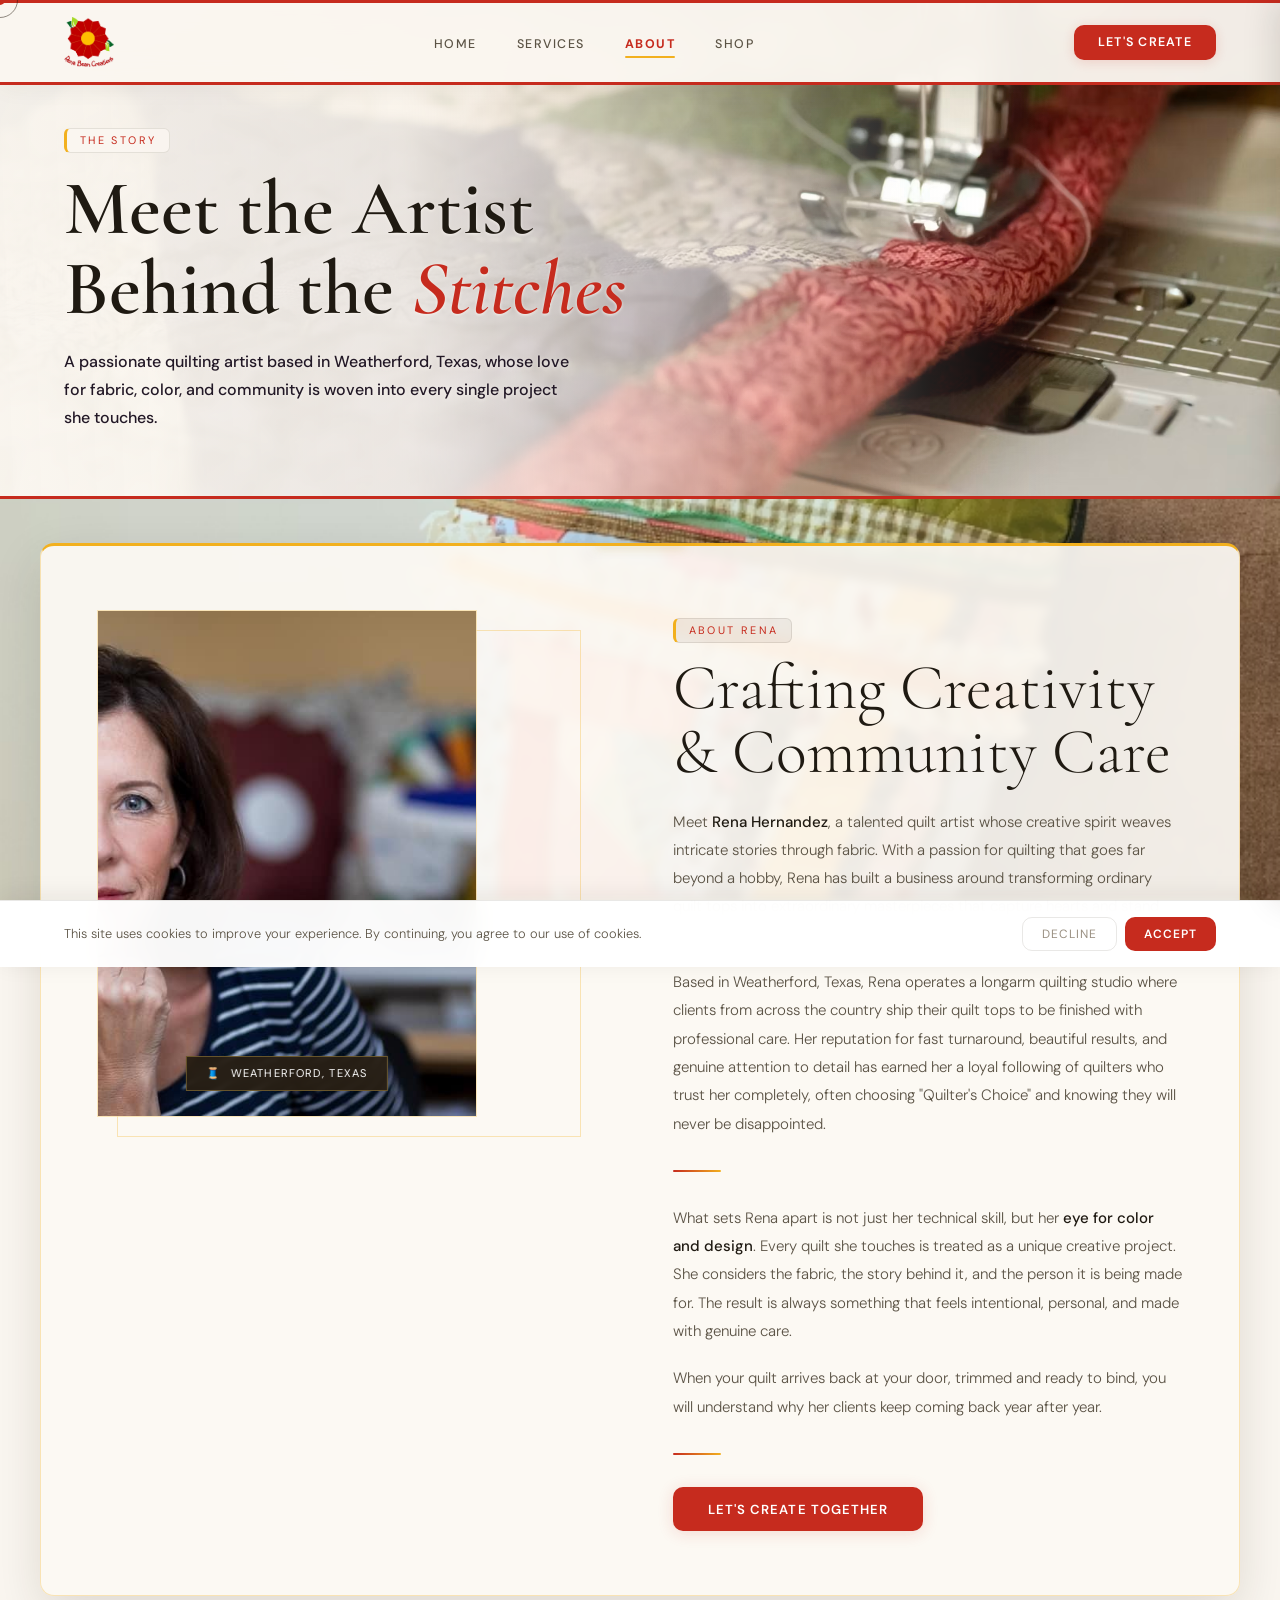
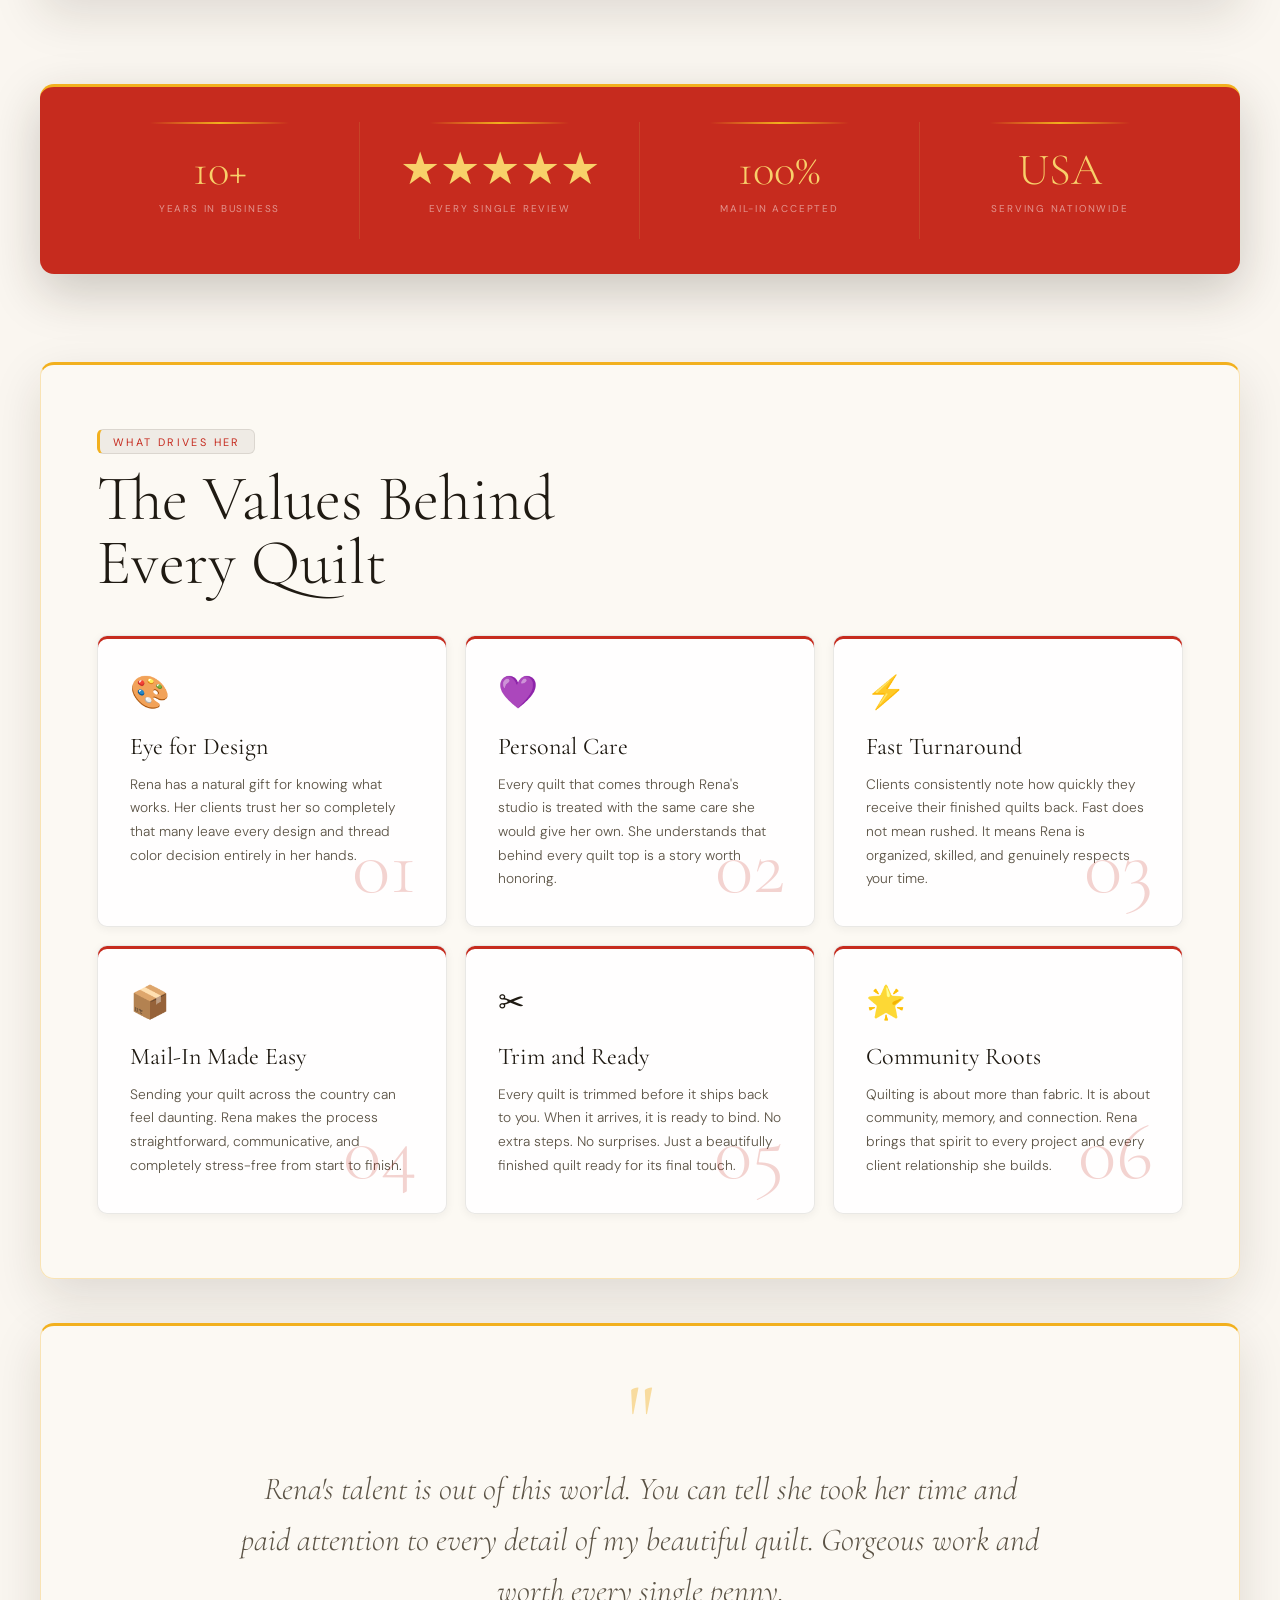
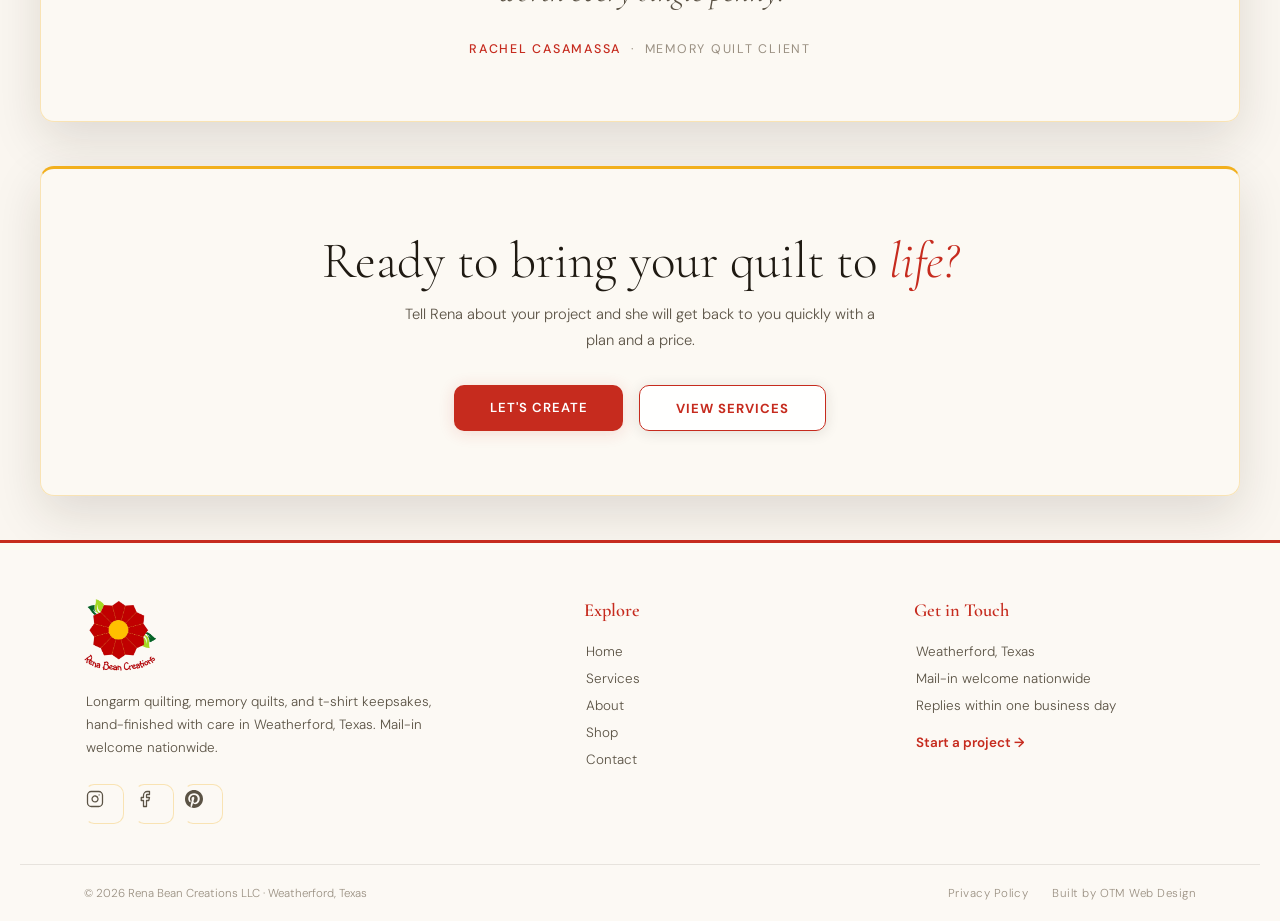
==== commit 1eac090e: "Color scheme change Added ship from and to info" ====
--- a/about.html
+++ b/about.html
@@ -4,7 +4,7 @@
   <meta charset="UTF-8">
   <meta name="viewport" content="width=device-width, initial-scale=1.0">
   <title>About Rena | Rena Bean Creations</title>
-  <meta name="description" content="Meet Rena Hernandez, the longarm quilting artist behind Rena Bean Creations in Brock, Texas. Her story, values, and craft.">
+  <meta name="description" content="Meet Rena Hernandez, the longarm quilting artist behind Rena Bean Creations in Weatherford, Texas. Her story, values, and craft.">
   <link rel="preconnect" href="https://fonts.googleapis.com">
   <link rel="preconnect" href="https://fonts.gstatic.com" crossorigin>
   <link href="https://fonts.googleapis.com/css2?family=Cormorant+Garamond:ital,wght@0,300;0,400;0,600;1,300;1,400;1,600&family=DM+Sans:ital,opsz,wght@0,9..40,300;0,9..40,400;0,9..40,500;1,9..40,300&display=swap" rel="stylesheet">
@@ -48,7 +48,7 @@
     .story-img-badge {
       position: absolute; bottom: 1.5rem; left: 50%;
       transform: translateX(-50%);
-      background: rgba(59,31,63,0.92);
+      background: rgba(40,30,18,0.92);
       backdrop-filter: blur(8px);
       color: #fff; padding: 0.6rem 1.2rem;
       display: flex; align-items: center; gap: 0.6rem;
@@ -65,7 +65,7 @@
     .story-p strong { color: var(--text); font-weight: 500; }
     .story-divider {
       width: 48px; height: 2px;
-      background: linear-gradient(90deg, var(--plum), var(--gold));
+      background: linear-gradient(90deg, var(--red), var(--yellow));
       margin: 2rem 0; border-radius: 2px;
     }
     .values-section { padding: 6rem 4rem; }
@@ -77,19 +77,13 @@
       background: rgba(255,255,255,0.96);
       border: 1px solid var(--border);
       border-radius: 10px;
-      box-shadow: 0 2px 10px rgba(59,31,63,0.05);
+      box-shadow: inset 0 3px 0 var(--red), 0 2px 10px rgba(40,30,18,0.06);
       padding: 2.2rem 2rem;
       position: relative; overflow: hidden;
       transition: background 0.3s, transform 0.3s, box-shadow 0.3s, border-color 0.3s;
     }
-    .value-item::before {
-      content: '';
-      position: absolute; top: 0; left: 0; right: 0;
-      height: 2px; background: linear-gradient(90deg, var(--plum), var(--gold));
-      transform: scaleX(0); transform-origin: left;
-      transition: transform 0.4s ease;
-    }
-    .value-item:hover { background: #fff; transform: translateY(-4px); box-shadow: 0 14px 34px rgba(59,31,63,0.12); border-color: var(--border-gold); }
+    .value-item::before { display: none; }
+    .value-item:hover { background: #fff; transform: translateY(-4px); box-shadow: inset 0 3px 0 var(--red), inset 3px 0 0 var(--green), 0 14px 34px rgba(40,30,18,0.16); border-color: var(--green); }
     .value-item:hover::before { transform: scaleX(1); }
     .value-icon {
       font-size: 2rem; margin-bottom: 1.2rem; display: block;
@@ -100,7 +94,7 @@
       position: absolute; bottom: 1.2rem; right: 1.8rem;
       font-family: 'Cormorant Garamond', serif;
       font-size: 5rem; font-weight: 300;
-      color: var(--plum); opacity: 0.2;
+      color: var(--red); opacity: 0.2;
       line-height: 1; pointer-events: none; transition: opacity 0.3s;
     }
     .value-item:hover .value-num { opacity: 0.45; }
@@ -119,10 +113,10 @@
     }
     .stats-bar-inner {
       width: min(1240px, calc(100% - 80px)); margin: 0 auto;
-      background: var(--plum);
-      border-top: 3px solid var(--gold);
+      background: var(--red);
+      border-top: 3px solid var(--yellow);
       border-radius: 14px;
-      box-shadow: 0 18px 50px rgba(59,31,63,0.22);
+      box-shadow: 0 18px 50px rgba(40,30,18,0.22);
       padding: 2.2rem 2.5rem;
       display: grid; grid-template-columns: repeat(4, 1fr); gap: 0;
     }
@@ -136,12 +130,12 @@
       content: '';
       position: absolute; top: 0; left: 25%; right: 25%;
       height: 2px;
-      background: linear-gradient(90deg, transparent, var(--gold), transparent);
+      background: linear-gradient(90deg, transparent, var(--yellow), transparent);
     }
     .stats-bar-num {
       font-family: 'Cormorant Garamond', serif;
       font-size: 2.8rem; font-weight: 300;
-      color: var(--gold-light); display: block; line-height: 1.1;
+      color: var(--yellow-light); display: block; line-height: 1.1;
     }
     .stats-bar-label {
       font-size: 0.62rem; letter-spacing: 0.18em;
@@ -157,7 +151,7 @@
     .feature-quote-mark {
       font-family: 'Cormorant Garamond', serif;
       font-size: 6rem; line-height: 0.6;
-      color: var(--gold); opacity: 0.4;
+      color: var(--yellow); opacity: 0.4;
       display: block; margin-bottom: 1rem;
     }
     .feature-quote {
@@ -171,7 +165,7 @@
       font-size: 0.78rem; letter-spacing: 0.14em;
       text-transform: uppercase; color: var(--text-dim);
     }
-    .feature-quote-author span { color: var(--plum); font-weight: 500; }
+    .feature-quote-author span { color: var(--red); font-weight: 500; }
     .about-cta-strip {
       padding: 5rem 4rem; text-align: center;
       background: rgba(255,255,255,0.6);
@@ -183,7 +177,7 @@
       font-weight: 300; color: var(--text);
       margin-bottom: 0.8rem; line-height: 1.1;
     }
-    .about-cta-strip h2 em { font-style: italic; color: var(--plum); }
+    .about-cta-strip h2 em { font-style: italic; color: var(--red); }
     .about-cta-strip p {
       font-size: 0.92rem; color: var(--text-muted);
       line-height: 1.75; max-width: 480px;
@@ -213,7 +207,7 @@
   <button id="back-top" onclick="window.scrollTo({top:0,behavior:'smooth'})">&#8593;</button>
   <div class="cursor" id="cursor"></div>
   <div class="cursor-ring" id="cursor-ring"></div>
-  <a href="contact.html" id="float-contact">Let's Create</a>
+  <a href="tel:8174588409" id="float-call" aria-label="Call Rena Bean Creations"><svg xmlns="http://www.w3.org/2000/svg" width="15" height="15" viewBox="0 0 24 24" fill="none" stroke="currentColor" stroke-width="2" stroke-linecap="round" stroke-linejoin="round"><path d="M22 16.92v3a2 2 0 0 1-2.18 2 19.79 19.79 0 0 1-8.63-3.07 19.5 19.5 0 0 1-6-6 19.79 19.79 0 0 1-3.07-8.67A2 2 0 0 1 4.11 2h3a2 2 0 0 1 2 1.72c.13.96.36 1.9.7 2.81a2 2 0 0 1-.45 2.11L8.09 9.91a16 16 0 0 0 6 6l1.27-1.27a2 2 0 0 1 2.11-.45c.91.34 1.85.57 2.81.7A2 2 0 0 1 22 16.92z"/></svg> (817) 458-8409</a>
 
   <div id="cookie-banner">
     <p>This site uses cookies to improve your experience. By continuing, you agree to our use of cookies.</p>
@@ -226,8 +220,8 @@
   <!-- NAV -->
   <nav id="main-nav">
     <a href="index.html" class="nav-logo">
-      <img src="assets/rbc-logo.png" alt="Rena Bean Creations" class="nav-logo-img" id="logo-img" onerror="this.style.display='none'; document.getElementById('logo-fallback').style.display='inline';">
-      <span id="logo-fallback" style="display:none;">Rena Bean <span>Creations</span></span>
+      <img src="assets/rbc-logo.png" alt="Rena Bean Creations" class="nav-logo-img" onerror="this.style.display='none'; this.nextElementSibling.style.display='inline';">
+      <span class="nav-logo-fallback" style="display:none;">Rena Bean Creations</span>
     </a>
     <ul class="nav-links">
       <li><a href="index.html" data-nav="home">Home</a></li>
@@ -245,7 +239,7 @@
   <div class="mobile-overlay" id="mobileOverlay" onclick="toggleMenu()"></div>
   <div class="mobile-menu" id="mobileMenu">
     <button class="mobile-menu-close" onclick="toggleMenu()">&#10005;</button>
-    <div class="mobile-menu-logo">Rena Bean <span>Creations</span></div>
+    <div class="mobile-menu-logo"><img src="assets/rbc-logo.png" alt="Rena Bean Creations" class="mobile-menu-logo-img" onerror="this.style.display='none'; this.nextElementSibling.style.display='inline';"><span class="mobile-menu-logo-fallback" style="display:none;">Rena Bean Creations</span></div>
     <ul class="mobile-menu-links">
       <li><a href="index.html" data-nav="home">Home</a></li>
       <li><a href="services.html" data-nav="services">Services</a></li>
@@ -255,7 +249,11 @@
     </ul>
     <a href="contact.html" class="mobile-menu-cta">Let's Create</a>
     <div class="mobile-menu-footer">
-      <a href="https://www.instagram.com/renabeancreations/" target="_blank" rel="noopener" class="mobile-menu-ig">&#128247; @renabeancreations</a>
+      <div class="footer-socials">
+          <a href="https://www.instagram.com/renabeancreations/" target="_blank" rel="noopener" class="footer-social" aria-label="Instagram"><svg xmlns="http://www.w3.org/2000/svg" viewBox="0 0 24 24" fill="none" stroke="currentColor" stroke-width="1.7" stroke-linecap="round" stroke-linejoin="round"><rect x="2" y="2" width="20" height="20" rx="5" ry="5"></rect><path d="M16 11.37A4 4 0 1 1 12.63 8 4 4 0 0 1 16 11.37z"></path><line x1="17.5" y1="6.5" x2="17.51" y2="6.5"></line></svg></a>
+          <a href="https://www.facebook.com/profile.php?id=100062982863708" target="_blank" rel="noopener" class="footer-social" aria-label="Facebook"><svg xmlns="http://www.w3.org/2000/svg" viewBox="0 0 24 24" fill="none" stroke="currentColor" stroke-width="1.7" stroke-linecap="round" stroke-linejoin="round"><path d="M18 2h-3a5 5 0 0 0-5 5v3H7v4h3v8h4v-8h3l1-4h-4V7a1 1 0 0 1 1-1h3z"></path></svg></a>
+          <a href="https://uk.pinterest.com/rmh3694/rena-bean-creations/" target="_blank" rel="noopener" class="footer-social" aria-label="Pinterest"><svg xmlns="http://www.w3.org/2000/svg" viewBox="0 0 24 24" fill="currentColor"><path d="M12 0C5.373 0 0 5.372 0 12c0 5.084 3.163 9.426 7.627 11.174-.105-.949-.2-2.405.042-3.441.218-.937 1.407-5.965 1.407-5.965s-.359-.719-.359-1.782c0-1.668.967-2.914 2.171-2.914 1.023 0 1.518.769 1.518 1.69 0 1.029-.655 2.568-.994 3.995-.283 1.194.599 2.169 1.777 2.169 2.133 0 3.772-2.249 3.772-5.495 0-2.873-2.064-4.882-5.012-4.882-3.414 0-5.418 2.561-5.418 5.207 0 1.031.397 2.138.893 2.738a.36.36 0 0 1 .083.345c-.091.378-.293 1.193-.333 1.36-.052.22-.174.267-.402.161-1.499-.698-2.436-2.889-2.436-4.649 0-3.785 2.75-7.262 7.929-7.262 4.163 0 7.398 2.967 7.398 6.931 0 4.136-2.607 7.464-6.227 7.464-1.216 0-2.359-.632-2.75-1.378l-.748 2.853c-.271 1.043-1.002 2.35-1.492 3.146C9.57 23.812 10.763 24 12 24c6.627 0 12-5.373 12-12C24 5.372 18.627 0 12 0z"></path></svg></a>
+        </div>
     </div>
   </div>
 
@@ -266,7 +264,7 @@
     <div class="page-hero-content reveal">
       <div class="section-label">The Story</div>
       <h1 class="page-hero-title">Meet the Artist<br>Behind the <em>Stitches</em></h1>
-      <p class="page-hero-sub">A passionate quilting artist based in Brock, Texas, whose love for fabric, color, and community is woven into every single project she touches.</p>
+      <p class="page-hero-sub">A passionate quilting artist based in Weatherford, Texas, whose love for fabric, color, and community is woven into every single project she touches.</p>
     </div>
   </section>
 
@@ -278,7 +276,7 @@
           <img src="assets/rena-headshot.jpg" alt="Rena Hernandez" onerror="this.parentElement.classList.add('no-photo')">
           <div class="story-img-badge">
             <span>&#129525;</span>
-            <span>Brock, Texas</span>
+            <span>Weatherford, Texas</span>
           </div>
         </div>
         <div class="story-img-accent"></div>
@@ -287,7 +285,7 @@
         <div class="section-label">About Rena</div>
         <h2 class="section-title">Crafting Creativity<br>&amp; Community Care</h2>
         <p class="story-p">Meet <strong>Rena Hernandez</strong>, a talented quilt artist whose creative spirit weaves intricate stories through fabric. With a passion for quilting that goes far beyond a hobby, Rena has built a business around transforming ordinary quilt tops into extraordinary masterpieces that capture hearts and stand the test of time.</p>
-        <p class="story-p">Based in Brock, Texas, Rena operates a longarm quilting studio where clients from across the country ship their quilt tops to be finished with professional care. Her reputation for fast turnaround, beautiful results, and genuine attention to detail has earned her a loyal following of quilters who trust her completely, often choosing "Quilter's Choice" and knowing they will never be disappointed.</p>
+        <p class="story-p">Based in Weatherford, Texas, Rena operates a longarm quilting studio where clients from across the country ship their quilt tops to be finished with professional care. Her reputation for fast turnaround, beautiful results, and genuine attention to detail has earned her a loyal following of quilters who trust her completely, often choosing "Quilter's Choice" and knowing they will never be disappointed.</p>
         <div class="story-divider"></div>
         <p class="story-p">What sets Rena apart is not just her technical skill, but her <strong>eye for color and design</strong>. Every quilt she touches is treated as a unique creative project. She considers the fabric, the story behind it, and the person it is being made for. The result is always something that feels intentional, personal, and made with genuine care.</p>
         <p class="story-p">When your quilt arrives back at your door, trimmed and ready to bind, you will understand why her clients keep coming back year after year.</p>
@@ -301,7 +299,7 @@
   <div class="stats-bar reveal">
     <div class="stats-bar-inner">
       <div class="stats-bar-item">
-        <span class="stats-bar-num">3+</span>
+        <span class="stats-bar-num">10+</span>
         <span class="stats-bar-label">Years in Business</span>
       </div>
       <div class="stats-bar-item">
@@ -388,12 +386,13 @@
   <footer>
     <div class="footer-top">
       <div class="footer-col footer-brand">
-        <div class="footer-logo">Rena Bean <span>Creations</span></div>
-        <p class="footer-tagline">Longarm quilting, memory quilts, and t-shirt keepsakes, hand-finished with care in Brock, Texas. Mail-in welcome nationwide.</p>
-        <a href="https://www.instagram.com/renabeancreations/" target="_blank" rel="noopener" class="footer-social">
-          <svg xmlns="http://www.w3.org/2000/svg" viewBox="0 0 24 24" fill="none" stroke="currentColor" stroke-width="1.6" stroke-linecap="round" stroke-linejoin="round"><rect x="2" y="2" width="20" height="20" rx="5" ry="5"></rect><path d="M16 11.37A4 4 0 1 1 12.63 8 4 4 0 0 1 16 11.37z"></path><line x1="17.5" y1="6.5" x2="17.51" y2="6.5"></line></svg>
-          @renabeancreations
-        </a>
+        <div class="footer-logo"><img src="assets/rbc-logo.png" alt="Rena Bean Creations" class="footer-logo-img" onerror="this.style.display='none'; this.nextElementSibling.style.display='inline';"><span class="footer-logo-fallback" style="display:none;">Rena Bean Creations</span></div>
+        <p class="footer-tagline">Longarm quilting, memory quilts, and t-shirt keepsakes, hand-finished with care in Weatherford, Texas. Mail-in welcome nationwide.</p>
+        <div class="footer-socials">
+          <a href="https://www.instagram.com/renabeancreations/" target="_blank" rel="noopener" class="footer-social" aria-label="Instagram"><svg xmlns="http://www.w3.org/2000/svg" viewBox="0 0 24 24" fill="none" stroke="currentColor" stroke-width="1.7" stroke-linecap="round" stroke-linejoin="round"><rect x="2" y="2" width="20" height="20" rx="5" ry="5"></rect><path d="M16 11.37A4 4 0 1 1 12.63 8 4 4 0 0 1 16 11.37z"></path><line x1="17.5" y1="6.5" x2="17.51" y2="6.5"></line></svg></a>
+          <a href="https://www.facebook.com/profile.php?id=100062982863708" target="_blank" rel="noopener" class="footer-social" aria-label="Facebook"><svg xmlns="http://www.w3.org/2000/svg" viewBox="0 0 24 24" fill="none" stroke="currentColor" stroke-width="1.7" stroke-linecap="round" stroke-linejoin="round"><path d="M18 2h-3a5 5 0 0 0-5 5v3H7v4h3v8h4v-8h3l1-4h-4V7a1 1 0 0 1 1-1h3z"></path></svg></a>
+          <a href="https://uk.pinterest.com/rmh3694/rena-bean-creations/" target="_blank" rel="noopener" class="footer-social" aria-label="Pinterest"><svg xmlns="http://www.w3.org/2000/svg" viewBox="0 0 24 24" fill="currentColor"><path d="M12 0C5.373 0 0 5.372 0 12c0 5.084 3.163 9.426 7.627 11.174-.105-.949-.2-2.405.042-3.441.218-.937 1.407-5.965 1.407-5.965s-.359-.719-.359-1.782c0-1.668.967-2.914 2.171-2.914 1.023 0 1.518.769 1.518 1.69 0 1.029-.655 2.568-.994 3.995-.283 1.194.599 2.169 1.777 2.169 2.133 0 3.772-2.249 3.772-5.495 0-2.873-2.064-4.882-5.012-4.882-3.414 0-5.418 2.561-5.418 5.207 0 1.031.397 2.138.893 2.738a.36.36 0 0 1 .083.345c-.091.378-.293 1.193-.333 1.36-.052.22-.174.267-.402.161-1.499-.698-2.436-2.889-2.436-4.649 0-3.785 2.75-7.262 7.929-7.262 4.163 0 7.398 2.967 7.398 6.931 0 4.136-2.607 7.464-6.227 7.464-1.216 0-2.359-.632-2.75-1.378l-.748 2.853c-.271 1.043-1.002 2.35-1.492 3.146C9.57 23.812 10.763 24 12 24c6.627 0 12-5.373 12-12C24 5.372 18.627 0 12 0z"></path></svg></a>
+        </div>
       </div>
       <div class="footer-col">
         <h4>Explore</h4>
@@ -405,14 +404,14 @@
       </div>
       <div class="footer-col">
         <h4>Get in Touch</h4>
-        <p>Brock, Texas</p>
+        <p>Weatherford, Texas</p>
         <p>Mail-in welcome nationwide</p>
         <p>Replies within one business day</p>
         <a href="contact.html" class="footer-cta-link">Start a project &#8594;</a>
       </div>
     </div>
     <div class="footer-bottom">
-      <span>&#169; 2026 Rena Bean Creations LLC &middot; Brock, Texas</span>
+      <span>&#169; 2026 Rena Bean Creations LLC &middot; Weatherford, Texas</span>
       <span class="footer-bottom-links">
         <a href="privacy.html">Privacy Policy</a>
         <a href="https://otm-designs.com" target="_blank" rel="noopener">Built by OTM Web Design</a>
--- a/style.css
+++ b/style.css
@@ -1,18 +1,22 @@
 :root {
-  --plum:        #3B1F3F;
-  --plum-light:  #5A2D60;
-  --plum-dim:    #7A4080;
-  --plum-glow:   rgba(59,31,63,0.12);
-  --gold:        #C9A84C;
-  --gold-light:  #E8D09A;
-  --gold-dim:    rgba(201,168,76,0.3);
+  /* Brand palette: red (primary), yellow (accent pop), green + lime (leaf) */
+  --red:         #C62B1E;
+  --red-light:   #DC3A2A;
+  --red-dim:     #B0392C;
+  --red-glow:    rgba(198,43,30,0.16);
+  --yellow:      #F2B01E;
+  --yellow-light:#F8D06A;
+  --yellow-dim:  rgba(242,176,30,0.3);
+  --green:       #1E7D3C;
+  --green-light: #84C341;
+  --green-glow:  rgba(30,125,60,0.16);
   --cream:       #FAF6F0;
   --warm-white:  #FFFFFF;
-  --border:      rgba(59,31,63,0.1);
-  --border-gold: rgba(201,168,76,0.25);
-  --text:        #1A1218;
-  --text-muted:  #5C4A60;
-  --text-dim:    #9A849E;
+  --border:      rgba(40,30,18,0.1);
+  --border-gold: rgba(242,176,30,0.3);
+  --text:        #1F1A12;
+  --text-muted:  #5B5345;
+  --text-dim:    #9A9082;
 }
 
 *, *::before, *::after { box-sizing: border-box; margin: 0; padding: 0; }
@@ -43,14 +47,14 @@
 /* CUSTOM CURSOR */
 .cursor {
   position: fixed; width: 10px; height: 10px;
-  background: var(--plum); border-radius: 50%;
+  background: var(--red); border-radius: 50%;
   pointer-events: none; z-index: 9999;
   transform: translate(-50%, -50%);
   transition: transform 0.1s, width 0.2s, height 0.2s, opacity 0.2s;
 }
 .cursor-ring {
   position: fixed; width: 36px; height: 36px;
-  border: 1.5px solid rgba(59,31,63,0.5); border-radius: 50%;
+  border: 1.5px solid rgba(40,30,18,0.5); border-radius: 50%;
   pointer-events: none; z-index: 9998;
   transform: translate(-50%, -50%);
   transition: transform 0.12s ease-out, width 0.25s, height 0.25s, opacity 0.2s;
@@ -64,23 +68,14 @@
   background: rgba(250,246,240,0.96);
   backdrop-filter: blur(14px);
   -webkit-backdrop-filter: blur(14px);
-  border-top: 3px solid var(--plum);
-  border-bottom: 3px solid var(--plum);
+  border-top: 3px solid var(--red);
+  border-bottom: 3px solid var(--red);
   transition: padding 0.3s;
-  box-shadow: 0 1px 24px rgba(59,31,63,0.06);
-}
-.nav-logo {
-  font-family: 'Cormorant Garamond', serif;
-  font-size: 1.4rem; font-weight: 700; letter-spacing: 0.04em;
-  color: #fff; text-decoration: none;
-  display: flex; align-items: center; gap: 0.5rem;
-  background: var(--plum); border: 1px solid var(--gold);
-  border-radius: 10px;
-  padding: 0.35rem 0.9rem 0.35rem 0.5rem;
-  box-shadow: 0 0 0 1px rgba(201,168,76,0.15), 0 2px 12px rgba(59,31,63,0.18);
-}
-.nav-logo span { color: var(--gold); font-style: italic; }
-.nav-logo-img { height: 38px; width: auto; display: block; }
+  box-shadow: 0 1px 24px rgba(40,30,18,0.06);
+}
+.nav-logo { display: flex; align-items: center; text-decoration: none; }
+.nav-logo-img { height: 50px; width: auto; display: block; }
+.nav-logo-fallback { font-family: 'Cormorant Garamond', serif; font-size: 1.4rem; font-weight: 700; letter-spacing: 0.02em; color: var(--red); }
 .nav-links { display: flex; gap: 2.5rem; list-style: none; }
 .nav-links a {
   font-size: 0.78rem; letter-spacing: 0.12em; text-transform: uppercase;
@@ -89,27 +84,27 @@
 }
 .nav-links a::after {
   content: ''; position: absolute; left: 0; right: 0; bottom: -6px;
-  height: 2px; background: var(--plum); border-radius: 2px;
+  height: 2px; background: var(--red); border-radius: 2px;
   transform: scaleX(0); transform-origin: left; transition: transform 0.25s ease;
 }
-.nav-links a:hover { color: var(--plum); }
+.nav-links a:hover { color: var(--red); }
 .nav-links a:hover::after { transform: scaleX(1); }
-.nav-links a.is-active { color: var(--plum); font-weight: 700; }
-.nav-links a.is-active::after { background: var(--gold); transform: scaleX(1); }
+.nav-links a.is-active { color: var(--red); font-weight: 700; }
+.nav-links a.is-active::after { background: var(--yellow); transform: scaleX(1); }
 .nav-cta {
-  background: var(--plum); color: #fff;
+  background: var(--red); color: #fff;
   padding: 0.6rem 1.5rem; border-radius: 10px;
   font-size: 0.78rem; font-weight: 600; letter-spacing: 0.1em; text-transform: uppercase;
   text-decoration: none; transition: background 0.2s, transform 0.15s;
-  box-shadow: 0 2px 12px var(--plum-glow);
-}
-.nav-cta:hover { background: var(--plum-light); transform: translateY(-1px); }
+  box-shadow: 0 2px 12px var(--red-glow);
+}
+.nav-cta:hover { background: var(--red-light); transform: translateY(-1px); }
 
 /* SCROLL PROGRESS BAR */
 #progress-bar {
   position: fixed; top: 0; left: 0; z-index: 200;
   height: 3px; width: 0%;
-  background: linear-gradient(90deg, var(--plum), var(--gold));
+  background: linear-gradient(90deg, var(--red), var(--yellow));
   transition: width 0.1s linear;
 }
 
@@ -117,35 +112,31 @@
 #back-top {
   position: fixed; bottom: 2rem; right: 2rem; z-index: 100;
   width: 44px; height: 44px;
-  background: var(--plum); border: none; border-radius: 12px;
+  background: var(--red); border: none; border-radius: 12px;
   color: #fff; font-size: 1.1rem; cursor: none;
   display: flex; align-items: center; justify-content: center;
   opacity: 0; transform: translateY(12px);
   transition: opacity 0.3s, transform 0.3s, background 0.2s;
-  pointer-events: none; box-shadow: 0 2px 16px var(--plum-glow);
+  pointer-events: none; box-shadow: 0 2px 16px var(--red-glow);
 }
 #back-top.visible { opacity: 1; transform: translateY(0); pointer-events: auto; }
-#back-top:hover { background: var(--plum-light); }
+#back-top:hover { background: var(--red-light); }
 
 /* FLOATING CTA */
-#float-contact {
+#float-call {
   position: fixed; bottom: 2rem; left: 2rem; z-index: 100;
-  display: flex; align-items: center; gap: 0.6rem;
-  background: var(--plum); color: #fff;
-  padding: 0.7rem 1.3rem; border-radius: 12px;
-  font-size: 0.75rem; font-weight: 600; letter-spacing: 0.1em; text-transform: uppercase;
+  display: flex; align-items: center; gap: 0.55rem;
+  background: var(--green); color: #fff;
+  padding: 0.75rem 1.35rem; border-radius: 12px;
+  font-size: 0.85rem; font-weight: 700; letter-spacing: 0.01em;
   text-decoration: none; cursor: none;
   opacity: 0; transform: translateY(12px);
   transition: opacity 0.3s, transform 0.3s, background 0.2s;
-  pointer-events: none; box-shadow: 0 2px 16px var(--plum-glow);
-}
-#float-contact.visible { opacity: 1; transform: translateY(0); pointer-events: auto; }
-#float-contact:hover { background: var(--plum-light); }
-#float-contact::before {
-  content: ''; width: 7px; height: 7px; border-radius: 50%;
-  background: var(--gold); opacity: 0.9;
-  animation: blink 1.5s ease infinite; will-change: opacity;
-}
+  pointer-events: none; box-shadow: 0 4px 18px rgba(20,60,30,0.3);
+}
+#float-call.visible { opacity: 1; transform: translateY(0); pointer-events: auto; }
+#float-call:hover { background: #166130; }
+#float-call svg { flex-shrink: 0; }
 @keyframes blink { 0%,100%{opacity:1} 50%{opacity:0} }
 
 /* HERO (HOME) -- background bleeds fully through, no haze, no grid */
@@ -165,9 +156,9 @@
 .hero-eyebrow {
   display: inline-flex; align-items: center; gap: 0.6rem;
   font-size: 0.72rem; letter-spacing: 0.22em; text-transform: uppercase;
-  color: var(--plum); margin-bottom: 1rem;
+  color: var(--red); margin-bottom: 1rem;
   background: rgba(250,246,240,0.92);
-  border: 1px solid var(--border); border-left: 3px solid var(--gold);
+  border: 1px solid var(--border); border-left: 3px solid var(--yellow);
   padding: 0.35rem 0.9rem; border-radius: 6px; width: fit-content;
 }
 .hero-title {
@@ -177,11 +168,11 @@
   margin-bottom: 1.4rem; font-weight: 600; color: var(--text);
   text-shadow: 0 1px 3px rgba(250,246,240,0.95);
 }
-.hero-title .outline { -webkit-text-stroke: 2px rgba(59,31,63,0.85); color: transparent; font-style: italic; }
-.hero-title .plum { color: var(--plum); position: relative; display: inline-block; font-weight: 700; }
+.hero-title .outline { -webkit-text-stroke: 2px rgba(40,30,18,0.85); color: transparent; font-style: italic; }
+.hero-title .plum { color: var(--red); position: relative; display: inline-block; font-weight: 700; }
 .hero-accent {
   display: block; height: 4px; width: 0%;
-  background: linear-gradient(90deg, var(--plum), var(--gold));
+  background: linear-gradient(90deg, var(--red) 0%, var(--yellow) 55%, var(--green) 100%);
   margin-top: 0.1em; border-radius: 10px;
   animation: accentGrow 1.2s cubic-bezier(0.22,1,0.36,1) 0.4s forwards;
 }
@@ -195,32 +186,32 @@
 
 /* BUTTONS -- rounded */
 .btn-primary {
-  background: var(--plum); color: #fff;
+  background: var(--red); color: #fff;
   padding: 0.85rem 2.2rem; border-radius: 10px;
   font-size: 0.82rem; font-weight: 600; letter-spacing: 0.08em; text-transform: uppercase;
   text-decoration: none; border: none; cursor: none;
   transition: background 0.2s, transform 0.15s; display: inline-block;
-  box-shadow: 0 2px 16px var(--plum-glow);
-}
-.btn-primary:hover { background: var(--plum-light); transform: translateY(-2px); }
+  box-shadow: 0 2px 16px var(--red-glow);
+}
+.btn-primary:hover { background: var(--red-light); transform: translateY(-2px); }
 .btn-shop-pill {
   display: inline-flex; align-items: center; gap: 0.4rem;
-  background: var(--gold); border: 1px solid var(--gold);
-  color: var(--plum); padding: 0.6rem 1.3rem; border-radius: 999px;
+  background: var(--yellow); border: 1px solid var(--yellow);
+  color: var(--red); padding: 0.6rem 1.3rem; border-radius: 999px;
   font-size: 0.78rem; font-weight: 700; letter-spacing: 0.06em;
   text-decoration: none; transition: background 0.2s, transform 0.15s; white-space: nowrap;
   box-shadow: 0 2px 14px rgba(201,168,76,0.4);
 }
-.btn-shop-pill:hover { background: var(--gold-light); transform: translateY(-2px); }
+.btn-shop-pill:hover { background: var(--yellow-light); transform: translateY(-2px); }
 .btn-ghost {
-  color: var(--plum); padding: 0.85rem 2.2rem; border-radius: 10px;
+  color: var(--red); padding: 0.85rem 2.2rem; border-radius: 10px;
   font-size: 0.82rem; font-weight: 700; letter-spacing: 0.08em; text-transform: uppercase;
-  text-decoration: none; border: 1px solid var(--plum);
+  text-decoration: none; border: 1px solid var(--red);
   transition: color 0.2s, border-color 0.2s, background 0.2s, transform 0.15s;
   display: inline-block; background: rgba(255,255,255,0.95);
-  box-shadow: 0 2px 14px rgba(59,31,63,0.12);
-}
-.btn-ghost:hover { color: #fff; background: var(--plum); border-color: var(--plum); transform: translateY(-2px); }
+  box-shadow: 0 2px 14px rgba(40,30,18,0.12);
+}
+.btn-ghost:hover { color: #fff; background: var(--red); border-color: var(--red); transform: translateY(-2px); }
 
 /* HERO STATS */
 .hero-stats { display: flex; gap: 0; border: 1px solid var(--border-gold); border-radius: 10px; overflow: hidden; width: fit-content; }
@@ -228,9 +219,9 @@
   padding: 1.2rem 2rem; background: rgba(255,255,255,0.88); text-align: center;
   border-right: 1px solid var(--border-gold); position: relative; backdrop-filter: blur(4px);
 }
-.stat-item::before { content: ''; position: absolute; top: 0; left: 0; right: 0; height: 2px; background: linear-gradient(90deg, var(--plum), var(--gold)); }
+.stat-item::before { content: ''; position: absolute; top: 0; left: 0; right: 0; height: 2px; background: linear-gradient(90deg, var(--red), var(--yellow)); }
 .stat-item:last-child { border-right: none; }
-.stat-num { font-family: 'Cormorant Garamond', serif; font-size: 2rem; font-weight: 600; color: var(--plum); line-height: 1; letter-spacing: 0.02em; }
+.stat-num { font-family: 'Cormorant Garamond', serif; font-size: 2rem; font-weight: 600; color: var(--red); line-height: 1; letter-spacing: 0.02em; }
 .stat-label { font-size: 0.58rem; letter-spacing: 0.16em; text-transform: uppercase; color: var(--text); margin-top: 0.35rem; font-weight: 600; }
 
 /* HERO IMAGE */
@@ -245,10 +236,10 @@
 .hero-image-frame.no-photo { display: flex; align-items: center; justify-content: center; flex-direction: column; gap: 0.5rem; color: var(--text-dim); font-size: 0.8rem; letter-spacing: 0.1em; text-transform: uppercase; }
 .hero-image-badge {
   position: absolute; bottom: 1.5rem; left: 50%; transform: translateX(-50%);
-  background: rgba(59,31,63,0.92); backdrop-filter: blur(8px); color: #fff;
+  background: rgba(150,33,24,0.94); backdrop-filter: blur(8px); color: #fff;
   padding: 0.5rem 1rem; border-radius: 8px; display: flex; align-items: center; gap: 0.5rem;
   font-size: 0.72rem; letter-spacing: 0.1em; text-transform: uppercase; white-space: nowrap;
-  border: 1px solid rgba(201,168,76,0.4);
+  border: 1px solid rgba(242,176,30,0.5);
 }
 .badge-icon { font-size: 0.9rem; }
 
@@ -259,7 +250,7 @@
   padding: 8rem 4rem 4rem;
   position: relative; overflow: hidden;
   background: var(--cream); background-size: cover; background-position: center;
-  border-bottom: 3px solid var(--plum);
+  border-bottom: 3px solid var(--red);
 }
 .page-hero::after {
   content: ''; position: absolute; inset: 0; z-index: 1; pointer-events: none;
@@ -273,7 +264,7 @@
   color: var(--text); margin-bottom: 1.2rem;
   text-shadow: 0 1px 3px rgba(250,246,240,0.95);
 }
-.page-hero-title em { font-style: italic; color: var(--plum); }
+.page-hero-title em { font-style: italic; color: var(--red); }
 .page-hero-sub {
   font-size: 1rem; line-height: 1.75; color: #221826; font-weight: 500;
   max-width: 540px; text-wrap: pretty; text-shadow: 0 1px 4px rgba(250,246,240,0.9);
@@ -283,7 +274,7 @@
 .has-tab { position: relative; }
 .has-tab::after {
   content: ''; position: absolute; top: -3px; left: 50%; transform: translateX(-50%);
-  width: 90px; height: 3px; background: var(--gold); border-radius: 0 0 6px 6px;
+  width: 90px; height: 3px; background: var(--yellow); border-radius: 0 0 6px 6px;
   box-shadow: 0 2px 10px rgba(201,168,76,0.5); z-index: 2;
 }
 
@@ -300,13 +291,13 @@
 
 /* MARQUEE -- plum borders */
 .marquee-strip {
-  border-top: 3px solid var(--plum);
-  border-bottom: 3px solid var(--plum);
+  border-top: 3px solid var(--red);
+  border-bottom: 3px solid var(--red);
   overflow: hidden; padding: 1rem 0; background: #fff; isolation: isolate;
 }
 .marquee-track { display: flex; gap: 0; width: max-content; animation: marquee 24s linear infinite; will-change: transform; }
 .marquee-item { display: flex; align-items: center; gap: 2rem; padding: 0 2.5rem; font-size: 0.7rem; letter-spacing: 0.18em; text-transform: uppercase; color: var(--text-muted); white-space: nowrap; font-weight: 500; }
-.marquee-dot { width: 4px; height: 4px; border-radius: 50%; background: var(--gold); flex-shrink: 0; }
+.marquee-dot { width: 4px; height: 4px; border-radius: 50%; background: var(--green); flex-shrink: 0; }
 @keyframes marquee { from { transform: translateX(0); } to { transform: translateX(-50%); } }
 
 /* SECTION FRAMES */
@@ -317,17 +308,17 @@
   padding: 64px 56px;
   background: rgba(252,249,244,0.93);
   border: 1px solid var(--border-gold);
-  border-top: 3px solid var(--gold);
+  border-top: 3px solid var(--yellow);
   border-radius: 14px;
-  box-shadow: 0 18px 50px rgba(59,31,63,0.13);
+  box-shadow: 0 18px 50px rgba(40,30,18,0.13);
   position: relative;
   backdrop-filter: blur(5px);
   -webkit-backdrop-filter: blur(5px);
 }
 .section-label {
-  font-size: 0.68rem; letter-spacing: 0.22em; text-transform: uppercase; color: var(--plum);
+  font-size: 0.68rem; letter-spacing: 0.22em; text-transform: uppercase; color: var(--red);
   margin-bottom: 0.8rem; display: inline-flex; align-items: center; gap: 0.6rem;
-  background: rgba(59,31,63,0.06); border: 1px solid var(--border); border-left: 3px solid var(--gold);
+  background: rgba(40,30,18,0.06); border: 1px solid var(--border); border-left: 3px solid var(--yellow);
   padding: 0.28rem 0.8rem; border-radius: 6px; width: fit-content;
 }
 .section-title { font-family: 'Cormorant Garamond', serif; font-size: clamp(2.4rem, 5vw, 4rem); font-weight: 300; line-height: 1; margin-bottom: 1.2rem; color: var(--text); }
@@ -337,31 +328,31 @@
 .services-grid { display: grid; grid-template-columns: repeat(3, 1fr); gap: 24px; margin-top: 2.5rem; }
 .service-item {
   background: rgba(255,255,255,0.96); border: 1px solid var(--border); border-radius: 10px;
-  box-shadow: 0 2px 10px rgba(59,31,63,0.05); padding: 2.2rem 2rem;
+  box-shadow: inset 0 3px 0 var(--red), 0 2px 10px rgba(40,30,18,0.06); padding: 2.2rem 2rem;
   transition: background 0.3s, transform 0.3s, box-shadow 0.3s, border-color 0.3s;
   position: relative; overflow: hidden; display: flex; flex-direction: column;
 }
-.service-item:hover { background: #fff; transform: translateY(-4px); box-shadow: inset 0 3px 0 var(--plum), 0 14px 34px rgba(59,31,63,0.14); border-color: var(--plum); }
+.service-item:hover { background: #fff; transform: translateY(-4px); box-shadow: inset 0 3px 0 var(--red), inset 3px 0 0 var(--green), 0 14px 34px rgba(40,30,18,0.16); border-color: var(--green); }
 .service-icon { font-size: 2rem; margin-bottom: 1rem; display: block; transition: transform 0.4s cubic-bezier(0.34,1.56,0.64,1); }
 .service-item:hover .service-icon { transform: scale(1.15) rotate(-5deg); }
-.service-tag { display: inline-block; font-size: 0.58rem; letter-spacing: 0.16em; text-transform: uppercase; color: var(--gold); border: 1px solid var(--border-gold); padding: 0.18rem 0.55rem; border-radius: 6px; margin-bottom: 0.8rem; width: fit-content; background: rgba(201,168,76,0.06); }
+.service-tag { display: inline-block; font-size: 0.58rem; letter-spacing: 0.16em; text-transform: uppercase; color: var(--yellow); border: 1px solid var(--border-gold); padding: 0.18rem 0.55rem; border-radius: 6px; margin-bottom: 0.8rem; width: fit-content; background: rgba(201,168,76,0.06); }
 .service-item h3 { font-family: 'Cormorant Garamond', serif; font-size: 1.7rem; font-weight: 400; margin-bottom: 0.7rem; line-height: 1.1; color: var(--text); }
 .service-item p { font-size: 0.86rem; color: var(--text-muted); line-height: 1.7; font-weight: 300; flex: 1; margin-bottom: 1.5rem; }
-.work-link { display: inline-flex; align-items: center; gap: 0.5rem; font-size: 0.75rem; letter-spacing: 0.1em; text-transform: uppercase; color: var(--plum); text-decoration: none; background: rgba(59,31,63,0.06); border: 1px solid var(--border); padding: 0.4rem 0.85rem; border-radius: 8px; transition: gap 0.2s, background 0.2s, color 0.2s; width: fit-content; font-weight: 600; position: relative; z-index: 1; }
-.work-link:hover { gap: 0.85rem; background: var(--plum); color: #fff; }
+.work-link { display: inline-flex; align-items: center; gap: 0.5rem; font-size: 0.75rem; letter-spacing: 0.1em; text-transform: uppercase; color: var(--red); text-decoration: none; background: rgba(40,30,18,0.06); border: 1px solid var(--border); padding: 0.4rem 0.85rem; border-radius: 8px; transition: gap 0.2s, background 0.2s, color 0.2s; width: fit-content; font-weight: 600; position: relative; z-index: 1; }
+.work-link:hover { gap: 0.85rem; background: var(--red); color: #fff; }
 .work-link svg { width: 13px; height: 13px; }
-.service-card-number { position: absolute; bottom: 1.2rem; right: 1.8rem; font-family: 'Cormorant Garamond', serif; font-size: 4rem; font-weight: 300; color: rgba(59,31,63,0.06); line-height: 1; pointer-events: none; transition: color 0.3s; overflow: hidden; max-width: 100%; z-index: 0; }
-.service-item:hover .service-card-number { color: rgba(59,31,63,0.1); }
+.service-card-number { position: absolute; bottom: 1.2rem; right: 1.8rem; font-family: 'Cormorant Garamond', serif; font-size: 4rem; font-weight: 300; color: rgba(40,30,18,0.06); line-height: 1; pointer-events: none; transition: color 0.3s; overflow: hidden; max-width: 100%; z-index: 0; }
+.service-item:hover .service-card-number { color: rgba(40,30,18,0.1); }
 
 /* ADD-ONS */
 .addon-grid { display: grid; grid-template-columns: repeat(3, 1fr); gap: 18px; margin-top: 2.5rem; }
 .addon-item {
   background: rgba(255,255,255,0.96); border: 1px solid var(--border); border-radius: 10px;
-  box-shadow: 0 2px 10px rgba(59,31,63,0.05); padding: 1.8rem 1.6rem;
+  box-shadow: inset 0 3px 0 var(--red), 0 2px 10px rgba(40,30,18,0.06); padding: 1.8rem 1.6rem;
   display: flex; flex-direction: column; gap: 0.6rem; position: relative;
   transition: background 0.25s, transform 0.25s, box-shadow 0.25s, border-color 0.25s;
 }
-.addon-item:hover { background: #fff; transform: translateY(-4px); box-shadow: inset 0 3px 0 var(--plum), 0 14px 34px rgba(59,31,63,0.14); border-color: var(--plum); }
+.addon-item:hover { background: #fff; transform: translateY(-4px); box-shadow: inset 0 3px 0 var(--red), inset 3px 0 0 var(--green), 0 14px 34px rgba(40,30,18,0.16); border-color: var(--green); }
 .addon-item .addon-icon { font-size: 1.5rem; }
 .addon-item h4 { font-family: 'Cormorant Garamond', serif; font-size: 1.3rem; font-weight: 400; color: var(--text); }
 .addon-item p { font-size: 0.84rem; color: var(--text-muted); line-height: 1.68; font-weight: 300; }
@@ -371,116 +362,123 @@
 .callout-strip { background: transparent; padding: 44px 0; }
 .callout-inner {
   width: min(1240px, calc(100% - 80px)); margin: 0 auto;
-  background: rgba(59,31,63,0.9); border: 1px solid rgba(201,168,76,0.3);
-  border-top: 3px solid var(--gold); border-radius: 14px;
-  box-shadow: 0 18px 50px rgba(59,31,63,0.22);
+  background: rgba(26,95,46,0.94); border: 1px solid rgba(242,176,30,0.35);
+  border-top: 3px solid var(--yellow); border-radius: 14px;
+  box-shadow: 0 18px 50px rgba(20,60,30,0.28);
   backdrop-filter: blur(8px); -webkit-backdrop-filter: blur(8px);
   padding: 36px 48px; display: flex; align-items: center; gap: 2rem; flex-wrap: wrap;
 }
-.callout-icon { font-size: 1.5rem; color: var(--gold); flex-shrink: 0; opacity: 0.8; }
+.callout-icon { font-size: 1.5rem; color: var(--yellow); flex-shrink: 0; opacity: 0.8; }
 .callout-text { flex: 1; font-size: 0.9rem; line-height: 1.7; color: rgba(255,255,255,0.78); font-weight: 300; min-width: 260px; }
-.callout-text strong { display: block; font-size: 1rem; color: var(--gold-light); margin-bottom: 0.3rem; font-weight: 500; }
-.callout-strip .btn-primary { background: var(--gold); color: var(--plum); flex-shrink: 0; white-space: nowrap; box-shadow: none; }
-.callout-strip .btn-primary:hover { background: var(--gold-light); }
+.callout-text strong { display: block; font-size: 1rem; color: var(--yellow-light); margin-bottom: 0.3rem; font-weight: 500; }
+.callout-strip .btn-primary { background: var(--yellow); color: var(--red); flex-shrink: 0; white-space: nowrap; box-shadow: none; }
+.callout-strip .btn-primary:hover { background: var(--yellow-light); }
 
 /* PROCESS */
 .process-steps { display: grid; grid-template-columns: repeat(4, 1fr); gap: 18px; margin-top: 2.5rem; }
 .process-step {
   background: rgba(255,255,255,0.96); border: 1px solid var(--border); border-radius: 10px;
-  box-shadow: 0 2px 10px rgba(59,31,63,0.05); padding: 2.2rem 1.8rem; position: relative; overflow: hidden;
+  box-shadow: inset 0 3px 0 var(--red), 0 2px 10px rgba(40,30,18,0.06); padding: 2.2rem 1.8rem; position: relative; overflow: hidden;
   transition: background 0.25s, transform 0.25s, box-shadow 0.25s, border-color 0.25s;
 }
-.process-step:hover { background: #fff; transform: translateY(-4px); box-shadow: inset 0 3px 0 var(--plum), 0 14px 34px rgba(59,31,63,0.14); border-color: var(--plum); }
-.process-step-num { font-family: 'Cormorant Garamond', serif; font-size: 4rem; font-weight: 300; line-height: 1; color: var(--plum); opacity: 0.5; margin-bottom: 1rem; transition: opacity 0.3s; }
+.process-step:hover { background: #fff; transform: translateY(-4px); box-shadow: inset 0 3px 0 var(--red), inset 3px 0 0 var(--green), 0 14px 34px rgba(40,30,18,0.16); border-color: var(--green); }
+.process-step-num { font-family: 'Cormorant Garamond', serif; font-size: 4rem; font-weight: 300; line-height: 1; color: var(--red); opacity: 0.5; margin-bottom: 1rem; transition: opacity 0.3s; }
 .process-step:hover .process-step-num { opacity: 0.85; }
-.process-step-tag { display: inline-block; font-size: 0.58rem; letter-spacing: 0.16em; text-transform: uppercase; color: var(--gold); border: 1px solid var(--border-gold); padding: 0.18rem 0.5rem; border-radius: 6px; margin-bottom: 0.7rem; background: rgba(201,168,76,0.06); }
+.process-step-tag { display: inline-block; font-size: 0.58rem; letter-spacing: 0.16em; text-transform: uppercase; color: var(--yellow); border: 1px solid var(--border-gold); padding: 0.18rem 0.5rem; border-radius: 6px; margin-bottom: 0.7rem; background: rgba(201,168,76,0.06); }
 .process-step h3 { font-family: 'Cormorant Garamond', serif; font-size: 1.3rem; font-weight: 400; margin-bottom: 0.5rem; color: var(--text); }
 .process-step p { font-size: 0.83rem; color: var(--text-muted); line-height: 1.68; font-weight: 300; }
 
+/* DROP-OFF LOCATION CARD (services) */
+.dropoff-card { display: flex; align-items: flex-start; gap: 1.2rem; margin-top: 2.5rem; background: var(--green-glow); border: 1px solid var(--green); border-left: 4px solid var(--green); border-radius: 12px; padding: 1.6rem 1.8rem; }
+.dropoff-icon { font-size: 1.6rem; flex-shrink: 0; line-height: 1.2; }
+.dropoff-info h4 { font-family: 'Cormorant Garamond', serif; font-size: 1.4rem; font-weight: 600; color: var(--green); margin-bottom: 0.5rem; }
+.dropoff-info p { font-size: 0.88rem; color: var(--text-muted); line-height: 1.7; font-weight: 300; margin-bottom: 0.6rem; }
+.dropoff-address { font-weight: 500; color: var(--text); font-size: 0.9rem; line-height: 1.6; }
+.dropoff-link { display: inline-block; margin-top: 0.4rem; color: var(--green); font-weight: 600; font-size: 0.85rem; text-decoration: none; letter-spacing: 0.02em; transition: color 0.2s; }
+.dropoff-link:hover { color: #166130; }
+@media (max-width: 560px) { .dropoff-card { flex-direction: column; gap: 0.8rem; } }
+
 /* GALLERY */
 .gallery-grid { display: grid; grid-template-columns: repeat(4, 1fr); gap: 10px; margin-top: 2.5rem; }
-.gallery-card { position: relative; overflow: hidden; display: block; text-decoration: none; aspect-ratio: 1; background: rgba(59,31,63,0.06); border-radius: 8px; transition: box-shadow 0.3s; }
-.gallery-card:hover { box-shadow: 0 0 0 3px var(--plum); }
+.gallery-card { position: relative; overflow: hidden; display: block; text-decoration: none; aspect-ratio: 1; background: rgba(40,30,18,0.06); border-radius: 8px; transition: box-shadow 0.3s; }
+.gallery-card:hover { box-shadow: 0 0 0 3px var(--green); }
 .gallery-img { width: 100%; height: 100%; object-fit: cover; object-position: center; display: block; transition: transform 0.5s ease; }
 .gallery-card:hover .gallery-img { transform: scale(1.06); }
-.gallery-card.no-img { display: flex; align-items: center; justify-content: center; background: linear-gradient(135deg, rgba(59,31,63,0.1), rgba(201,168,76,0.08)); font-size: 2rem; }
-.gallery-overlay { position: absolute; inset: 0; background: rgba(59,31,63,0.55); backdrop-filter: blur(2px); display: flex; align-items: center; justify-content: center; opacity: 0; transition: opacity 0.35s ease; }
+.gallery-card.no-img { display: flex; align-items: center; justify-content: center; background: linear-gradient(135deg, rgba(40,30,18,0.1), rgba(201,168,76,0.08)); font-size: 2rem; }
+.gallery-overlay { position: absolute; inset: 0; background: rgba(28,24,16,0.55); backdrop-filter: blur(2px); display: flex; align-items: center; justify-content: center; opacity: 0; transition: opacity 0.35s ease; }
 .gallery-card:hover .gallery-overlay { opacity: 1; }
 .gallery-ig-icon-svg { width: 36px; height: 36px; color: #fff; stroke: #fff; }
-.gallery-overlay-cta { flex-direction: column; gap: 0.5rem; opacity: 0.92; background: rgba(59,31,63,0.75); }
+.gallery-overlay-cta { flex-direction: column; gap: 0.5rem; opacity: 0.92; background: rgba(40,30,18,0.75); }
 .gallery-card-cta:hover .gallery-overlay-cta { opacity: 1; }
 .gallery-overlay-cta span:nth-child(2) { color: #fff; font-size: 0.8rem; letter-spacing: 0.12em; text-transform: uppercase; font-weight: 500; }
-.gallery-ig-handle { color: var(--gold-light); font-size: 0.7rem; letter-spacing: 0.08em; }
+.gallery-ig-handle { color: var(--yellow-light); font-size: 0.7rem; letter-spacing: 0.08em; }
 
 /* REVIEWS CAROUSEL */
-.reviews-section { }
-.carousel-wrap { position: relative; margin-top: 4rem; overflow: hidden; border: 1px solid var(--border); border-radius: 12px; background: rgba(255,255,255,0.92); backdrop-filter: blur(6px); box-shadow: 0 4px 24px rgba(59,31,63,0.06); }
+.carousel-wrap { position: relative; margin-top: 4rem; overflow: hidden; border: 1px solid var(--border); border-radius: 12px; background: rgba(255,255,255,0.92); backdrop-filter: blur(6px); box-shadow: 0 4px 24px rgba(40,30,18,0.06); }
 .carousel-track { display: flex; transition: transform 0.5s cubic-bezier(0.4,0,0.2,1); }
 .testimonial-card { min-width: 100%; padding: 3rem 3.5rem; box-sizing: border-box; background: transparent; }
-.stars { color: var(--gold); font-size: 1rem; letter-spacing: 0.1em; margin-bottom: 1.4rem; }
-.testimonial-card blockquote { font-family: 'Cormorant Garamond', serif; font-size: 1.2rem; line-height: 1.75; color: var(--text-muted); font-weight: 300; font-style: italic; margin-bottom: 2rem; position: relative; padding-left: 1.2rem; border-left: 3px solid var(--plum); max-width: 720px; }
+.stars { color: var(--yellow); font-size: 1rem; letter-spacing: 0.1em; margin-bottom: 1.4rem; }
+.testimonial-card blockquote { font-family: 'Cormorant Garamond', serif; font-size: 1.2rem; line-height: 1.75; color: var(--text-muted); font-weight: 300; font-style: italic; margin-bottom: 2rem; position: relative; padding-left: 1.2rem; border-left: 3px solid var(--red); max-width: 720px; }
 .testimonial-author { display: flex; align-items: center; gap: 0.85rem; }
-.author-avatar { width: 40px; height: 40px; border-radius: 50%; background: var(--plum-glow); border: 1px solid var(--border); display: flex; align-items: center; justify-content: center; font-size: 0.68rem; font-weight: 500; color: var(--plum); letter-spacing: 0.05em; flex-shrink: 0; }
+.author-avatar { width: 40px; height: 40px; border-radius: 50%; background: var(--red-glow); border: 1px solid var(--border); display: flex; align-items: center; justify-content: center; font-size: 0.68rem; font-weight: 500; color: var(--red); letter-spacing: 0.05em; flex-shrink: 0; }
 .author-name { font-size: 0.85rem; font-weight: 500; color: var(--text); }
 .author-detail { font-size: 0.72rem; color: var(--text-dim); margin-top: 0.15rem; }
 .carousel-controls { display: flex; align-items: center; justify-content: space-between; padding: 1.2rem 1.5rem; border-top: 1px solid var(--border); background: rgba(250,246,240,0.8); }
 .carousel-dots { display: flex; gap: 0.5rem; align-items: center; }
 .carousel-dot { width: 6px; height: 6px; border-radius: 50%; background: var(--text-dim); cursor: none; transition: background 0.25s, transform 0.25s; border: none; padding: 0; }
-.carousel-dot.active { background: var(--plum); transform: scale(1.4); }
+.carousel-dot.active { background: var(--red); transform: scale(1.4); }
 .carousel-btns { display: flex; gap: 0.5rem; }
 .carousel-btn { width: 36px; height: 36px; border: 1px solid var(--border); background: transparent; color: var(--text-muted); border-radius: 10px; font-size: 1rem; cursor: none; display: flex; align-items: center; justify-content: center; transition: border-color 0.2s, color 0.2s, background 0.2s; }
-.carousel-btn:hover { border-color: var(--plum); color: var(--plum); background: var(--plum-glow); }
+.carousel-btn:hover { border-color: var(--red); color: var(--red); background: var(--red-glow); }
 
 /* WAITLIST -- floating frame */
 .waitlist-strip { background: transparent; padding: 44px 0; }
-.waitlist-inner { width: min(1240px, calc(100% - 80px)); margin: 0 auto; background: linear-gradient(135deg, var(--plum) 0%, var(--plum-light) 100%); border-top: 3px solid var(--gold); border-radius: 14px; box-shadow: 0 18px 50px rgba(59,31,63,0.22); padding: 40px 48px; display: flex; align-items: center; gap: 4rem; flex-wrap: wrap; }
-.waitlist-label { font-size: 0.62rem; letter-spacing: 0.22em; text-transform: uppercase; color: var(--gold); margin-bottom: 0.5rem; border: 1px solid rgba(201,168,76,0.35); padding: 0.2rem 0.6rem; border-radius: 6px; display: inline-block; background: rgba(201,168,76,0.08); }
+.waitlist-inner { width: min(1240px, calc(100% - 80px)); margin: 0 auto; background: linear-gradient(135deg, var(--green) 0%, #14622e 100%); border-top: 3px solid var(--yellow); border-radius: 14px; box-shadow: 0 18px 50px rgba(40,30,18,0.22); padding: 40px 48px; display: flex; align-items: center; gap: 4rem; flex-wrap: wrap; }
+.waitlist-label { font-size: 0.62rem; letter-spacing: 0.22em; text-transform: uppercase; color: var(--yellow); margin-bottom: 0.5rem; border: 1px solid rgba(201,168,76,0.35); padding: 0.2rem 0.6rem; border-radius: 6px; display: inline-block; background: rgba(201,168,76,0.08); }
 .waitlist-content { flex: 1; min-width: 240px; }
 .waitlist-content h3 { font-family: 'Cormorant Garamond', serif; font-size: 1.8rem; font-weight: 300; color: #fff; margin-bottom: 0.4rem; }
 .waitlist-content p { font-size: 0.85rem; color: rgba(255,255,255,0.65); line-height: 1.7; }
 .waitlist-form { display: flex; gap: 0; flex-shrink: 0; }
 .waitlist-form input { padding: 0.85rem 1.2rem; background: rgba(255,255,255,0.1); border: 1px solid rgba(201,168,76,0.3); border-right: none; border-radius: 10px 0 0 10px; color: #fff; font-family: 'DM Sans', sans-serif; font-size: 0.88rem; outline: none; width: 260px; }
 .waitlist-form input::placeholder { color: rgba(255,255,255,0.4); }
-.waitlist-form button { padding: 0.85rem 1.5rem; background: var(--gold); border: none; border-radius: 0 10px 10px 0; color: var(--plum); font-family: 'DM Sans', sans-serif; font-size: 0.78rem; font-weight: 600; letter-spacing: 0.1em; text-transform: uppercase; cursor: none; transition: background 0.2s; white-space: nowrap; }
-.waitlist-form button:hover { background: var(--gold-light); }
+.waitlist-form button { padding: 0.85rem 1.5rem; background: var(--yellow); border: none; border-radius: 0 10px 10px 0; color: var(--red); font-family: 'DM Sans', sans-serif; font-size: 0.78rem; font-weight: 600; letter-spacing: 0.1em; text-transform: uppercase; cursor: none; transition: background 0.2s; white-space: nowrap; }
+.waitlist-form button:hover { background: var(--yellow-light); }
 
 /* FAQ */
-.faq-section { }
 .faq-list { margin-top: 4rem; border: 1px solid var(--border); border-radius: 12px; overflow: hidden; background: rgba(255,255,255,0.92); backdrop-filter: blur(4px); }
 .faq-item { border-bottom: 1px solid var(--border); }
 .faq-item:last-child { border-bottom: none; }
 .faq-question { width: 100%; background: none; border: none; display: flex; align-items: center; justify-content: space-between; padding: 1.5rem 2rem; text-align: left; color: var(--text); font-family: 'DM Sans', sans-serif; font-size: 0.95rem; font-weight: 400; cursor: none; transition: background 0.2s, color 0.2s, box-shadow 0.2s; gap: 1rem; }
-.faq-question:hover { background: rgba(59,31,63,0.03); color: var(--plum); box-shadow: inset 3px 0 0 var(--plum); }
-.faq-question.open { color: var(--plum); background: rgba(59,31,63,0.04); box-shadow: inset 3px 0 0 var(--plum); }
+.faq-question:hover { background: rgba(30,125,60,0.05); color: var(--green); box-shadow: inset 3px 0 0 var(--green); }
+.faq-question.open { color: var(--red); background: rgba(40,30,18,0.04); box-shadow: inset 3px 0 0 var(--red); }
 .faq-icon { width: 24px; height: 24px; flex-shrink: 0; border: 1px solid var(--border); border-radius: 8px; display: flex; align-items: center; justify-content: center; font-size: 1rem; color: var(--text-dim); transition: transform 0.3s, border-color 0.2s, color 0.2s; }
-.faq-question.open .faq-icon { transform: rotate(45deg); border-color: var(--plum); color: var(--plum); }
+.faq-question.open .faq-icon { transform: rotate(45deg); border-color: var(--red); color: var(--red); }
 .faq-answer { max-height: 0; overflow: hidden; transition: max-height 0.4s ease, padding 0.3s ease; background: rgba(250,246,240,0.7); }
 .faq-answer.open { max-height: 320px; }
 .faq-answer p { padding: 0 2rem 1.5rem; font-size: 0.87rem; color: var(--text-muted); line-height: 1.78; font-weight: 300; }
 
 /* NEWSLETTER -- floating frame */
 .newsletter-strip { background: transparent; padding: 44px 0; }
-.newsletter-inner { width: min(1240px, calc(100% - 80px)); margin: 0 auto; background: rgba(252,249,244,0.93); border: 1px solid var(--border-gold); border-top: 3px solid var(--gold); border-radius: 14px; box-shadow: 0 18px 50px rgba(59,31,63,0.12); backdrop-filter: blur(5px); -webkit-backdrop-filter: blur(5px); padding: 36px 48px; display: flex; align-items: center; gap: 4rem; flex-wrap: wrap; }
+.newsletter-inner { width: min(1240px, calc(100% - 80px)); margin: 0 auto; background: rgba(252,249,244,0.93); border: 1px solid var(--border-gold); border-top: 3px solid var(--yellow); border-radius: 14px; box-shadow: 0 18px 50px rgba(40,30,18,0.12); backdrop-filter: blur(5px); -webkit-backdrop-filter: blur(5px); padding: 36px 48px; display: flex; align-items: center; gap: 4rem; flex-wrap: wrap; }
 .newsletter-content { flex: 1; min-width: 240px; }
 .newsletter-content h3 { font-family: 'Cormorant Garamond', serif; font-size: 1.7rem; font-weight: 300; color: var(--text); margin-bottom: 0.4rem; }
 .newsletter-content p { font-size: 0.85rem; color: var(--text-muted); line-height: 1.7; }
 .newsletter-form { display: flex; gap: 0; flex-shrink: 0; }
 .newsletter-form input { padding: 0.85rem 1.2rem; background: #fff; border: 1px solid var(--border); border-right: none; border-radius: 10px 0 0 10px; color: var(--text); font-family: 'DM Sans', sans-serif; font-size: 0.88rem; outline: none; width: 260px; }
 .newsletter-form input::placeholder { color: var(--text-dim); }
-.newsletter-form input:focus { border-color: var(--plum); }
-.newsletter-form button { padding: 0.85rem 1.5rem; background: var(--plum); border: none; border-radius: 0 10px 10px 0; color: #fff; font-family: 'DM Sans', sans-serif; font-size: 0.78rem; font-weight: 600; letter-spacing: 0.1em; text-transform: uppercase; cursor: none; transition: background 0.2s; white-space: nowrap; }
-.newsletter-form button:hover { background: var(--plum-light); }
+.newsletter-form input:focus { border-color: var(--red); }
+.newsletter-form button { padding: 0.85rem 1.5rem; background: var(--red); border: none; border-radius: 0 10px 10px 0; color: #fff; font-family: 'DM Sans', sans-serif; font-size: 0.78rem; font-weight: 600; letter-spacing: 0.1em; text-transform: uppercase; cursor: none; transition: background 0.2s; white-space: nowrap; }
+.newsletter-form button:hover { background: var(--red-light); }
 
 /* CONTACT */
-.contact-section { }
 .contact-inner { display: grid; grid-template-columns: 1fr 1.4fr; gap: 5rem; align-items: start; margin-top: 4rem; }
 .contact-info p { font-size: 0.9rem; color: var(--text-muted); line-height: 1.75; font-weight: 300; margin-bottom: 2rem; }
 .contact-detail { display: flex; align-items: flex-start; gap: 0.85rem; font-size: 0.9rem; color: var(--text-muted); margin-bottom: 1.1rem; font-weight: 300; line-height: 1.5; }
-.contact-detail-icon { width: 28px; height: 28px; border: 1px solid var(--border); border-radius: 8px; display: flex; align-items: center; justify-content: center; font-size: 0.75rem; color: var(--plum); flex-shrink: 0; background: rgba(59,31,63,0.04); }
-.contact-form { display: flex; flex-direction: column; gap: 1px; background: var(--border); border: 1px solid var(--border); border-radius: 12px; overflow: hidden; box-shadow: 0 4px 24px rgba(59,31,63,0.06); }
+.contact-detail-icon { width: 28px; height: 28px; border: 1px solid var(--border); border-radius: 8px; display: flex; align-items: center; justify-content: center; font-size: 0.75rem; color: var(--red); flex-shrink: 0; background: rgba(40,30,18,0.04); }
+.contact-form { display: flex; flex-direction: column; gap: 1px; background: var(--border); border: 1px solid var(--border); border-radius: 12px; overflow: hidden; box-shadow: 0 4px 24px rgba(40,30,18,0.06); }
 .form-row { display: grid; grid-template-columns: 1fr 1fr; gap: 1px; background: var(--border); }
 .form-field { background: rgba(255,255,255,0.92); padding: 1.3rem 1.5rem; display: flex; flex-direction: column; gap: 0.4rem; transition: background 0.2s, box-shadow 0.2s; }
-.form-field:focus-within { background: #fff; box-shadow: inset 3px 0 0 var(--plum); }
+.form-field:focus-within { background: #fff; box-shadow: inset 3px 0 0 var(--red); }
 .form-field label { font-size: 0.62rem; letter-spacing: 0.18em; text-transform: uppercase; color: var(--text-dim); font-weight: 500; }
 .form-field input, .form-field select, .form-field textarea { background: transparent; border: none; outline: none; color: var(--text); font-family: 'DM Sans', sans-serif; font-size: 0.88rem; font-weight: 300; resize: none; width: 100%; }
 .form-field select option { background: #fff; color: var(--text); }
@@ -490,49 +488,51 @@
 .addon-checks > span { font-size: 0.62rem; letter-spacing: 0.18em; text-transform: uppercase; color: var(--text-dim); font-weight: 500; }
 .addon-checks-grid { display: grid; grid-template-columns: repeat(2, 1fr); gap: 0.6rem 1.5rem; }
 .addon-check { display: flex; align-items: center; gap: 0.6rem; font-size: 0.85rem; color: var(--text-muted); font-weight: 300; cursor: none; }
-.addon-check input { width: auto; accent-color: var(--plum); }
+.addon-check input { width: auto; accent-color: var(--red); }
 .form-submit-row { background: rgba(250,246,240,0.95); padding: 1.4rem 1.5rem; display: flex; align-items: center; justify-content: space-between; gap: 1rem; }
 .form-note { font-size: 0.73rem; color: var(--text-dim); font-weight: 300; }
-.form-submit { background: var(--plum); color: #fff; padding: 0.8rem 2rem; border: none; border-radius: 10px; font-family: 'DM Sans', sans-serif; font-size: 0.78rem; font-weight: 600; letter-spacing: 0.1em; text-transform: uppercase; cursor: none; transition: background 0.2s, transform 0.15s; white-space: nowrap; box-shadow: 0 2px 12px var(--plum-glow); }
-.form-submit:hover { background: var(--plum-light); transform: translateY(-1px); }
+.form-submit { background: var(--red); color: #fff; padding: 0.8rem 2rem; border: none; border-radius: 10px; font-family: 'DM Sans', sans-serif; font-size: 0.78rem; font-weight: 600; letter-spacing: 0.1em; text-transform: uppercase; cursor: none; transition: background 0.2s, transform 0.15s; white-space: nowrap; box-shadow: 0 2px 12px var(--red-glow); }
+.form-submit:hover { background: var(--red-light); transform: translateY(-1px); }
 
 /* THANK YOU */
 .thankyou-wrap { min-height: 100vh; min-height: 100dvh; display: flex; align-items: center; justify-content: center; padding: 8rem 1.5rem 5rem; text-align: center; }
-.thankyou-card { background: rgba(255,255,255,0.94); border: 1px solid var(--border-gold); border-top: 3px solid var(--gold); border-radius: 16px; max-width: 560px; width: 100%; padding: 4rem 3rem; box-shadow: 0 16px 60px rgba(59,31,63,0.12); }
-.thankyou-mark { width: 64px; height: 64px; margin: 0 auto 1.5rem; border-radius: 50%; background: rgba(201,168,76,0.14); border: 1px solid var(--border-gold); display: flex; align-items: center; justify-content: center; font-size: 1.8rem; color: var(--plum); }
+.thankyou-card { background: rgba(255,255,255,0.94); border: 1px solid var(--border-gold); border-top: 3px solid var(--yellow); border-radius: 16px; max-width: 560px; width: 100%; padding: 4rem 3rem; box-shadow: 0 16px 60px rgba(40,30,18,0.12); }
+.thankyou-mark { width: 64px; height: 64px; margin: 0 auto 1.5rem; border-radius: 50%; background: rgba(201,168,76,0.14); border: 1px solid var(--border-gold); display: flex; align-items: center; justify-content: center; font-size: 1.8rem; color: var(--red); }
 .thankyou-card h1 { font-family: 'Cormorant Garamond', serif; font-size: clamp(2.2rem, 5vw, 3rem); font-weight: 400; color: var(--text); margin-bottom: 1rem; line-height: 1.05; }
-.thankyou-card h1 em { font-style: italic; color: var(--plum); }
+.thankyou-card h1 em { font-style: italic; color: var(--red); }
 .thankyou-card p { font-size: 0.95rem; color: var(--text-muted); line-height: 1.8; font-weight: 300; margin: 0 auto 2rem; max-width: 420px; }
 
 /* PRIVACY / LONG-FORM CONTENT */
 .legal-body { max-width: 820px; }
-.legal-body h2 { font-family: 'Cormorant Garamond', serif; font-size: 1.6rem; font-weight: 500; color: var(--plum); margin: 2.2rem 0 0.7rem; }
+.legal-body h2 { font-family: 'Cormorant Garamond', serif; font-size: 1.6rem; font-weight: 500; color: var(--red); margin: 2.2rem 0 0.7rem; }
 .legal-body h2:first-of-type { margin-top: 1rem; }
 .legal-body p { font-size: 0.92rem; color: var(--text-muted); line-height: 1.85; font-weight: 300; margin-bottom: 1rem; }
 .legal-body ul { margin: 0 0 1rem 1.2rem; }
 .legal-body li { font-size: 0.92rem; color: var(--text-muted); line-height: 1.8; font-weight: 300; margin-bottom: 0.4rem; }
-.legal-body a { color: var(--plum); }
+.legal-body a { color: var(--red); }
 .legal-updated { font-size: 0.8rem; color: var(--text-dim); font-style: italic; margin-bottom: 0.5rem; }
 
 /* FOOTER -- cleaner, columned, plum top trim */
-footer { border-top: 3px solid var(--plum); background: rgba(252,249,244,0.95); backdrop-filter: blur(8px); -webkit-backdrop-filter: blur(8px); }
+footer { border-top: 3px solid var(--red); background: rgba(252,249,244,0.95); backdrop-filter: blur(8px); -webkit-backdrop-filter: blur(8px); }
 .footer-top { max-width: 1240px; margin: 0 auto; padding: 3.5rem 4rem 2.5rem; display: grid; grid-template-columns: 1.6fr 1fr 1fr; gap: 3rem; }
 .footer-brand { max-width: 380px; }
-.footer-logo { font-family: 'Cormorant Garamond', serif; font-size: 1.5rem; font-weight: 600; letter-spacing: 0.04em; color: var(--plum); margin-bottom: 0.9rem; }
-.footer-logo span { color: var(--gold); font-style: italic; }
+.footer-logo { margin-bottom: 0.9rem; }
+.footer-logo-img { height: 72px; width: auto; display: block; }
+.footer-logo-fallback { font-family: 'Cormorant Garamond', serif; font-size: 1.5rem; font-weight: 600; color: var(--red); }
 .footer-tagline { font-size: 0.86rem; color: var(--text-muted); line-height: 1.7; font-weight: 300; margin-bottom: 1.2rem; }
-.footer-social { display: inline-flex; align-items: center; gap: 0.5rem; font-size: 0.82rem; color: var(--plum); text-decoration: none; font-weight: 600; letter-spacing: 0.03em; border: 1px solid var(--border-gold); border-radius: 10px; padding: 0.5rem 1rem; transition: background 0.2s, border-color 0.2s; }
-.footer-social svg { width: 16px; height: 16px; }
-.footer-social:hover { background: rgba(201,168,76,0.12); border-color: var(--plum); }
-.footer-col h4 { font-family: 'Cormorant Garamond', serif; font-size: 1.15rem; font-weight: 600; color: var(--plum); margin-bottom: 1rem; }
+.footer-socials { display: flex; gap: 0.6rem; }
+.footer-social { display: inline-flex; align-items: center; justify-content: center; width: 40px; height: 40px; color: var(--red); text-decoration: none; border: 1px solid var(--border-gold); border-radius: 10px; transition: background 0.2s, border-color 0.2s, color 0.2s, transform 0.15s; }
+.footer-social svg { width: 18px; height: 18px; }
+.footer-social:hover { background: var(--green-glow); border-color: var(--green); color: var(--green); transform: translateY(-2px); }
+.footer-col h4 { font-family: 'Cormorant Garamond', serif; font-size: 1.15rem; font-weight: 600; color: var(--red); margin-bottom: 1rem; }
 .footer-col a, .footer-col p { display: block; font-size: 0.84rem; color: var(--text-muted); text-decoration: none; font-weight: 300; padding: 0.32rem 0 0.32rem 0; border-left: 2px solid transparent; transition: color 0.2s, padding-left 0.2s, border-color 0.2s; }
-.footer-col a:hover { color: var(--plum); padding-left: 10px; border-left-color: var(--plum); }
-.footer-cta-link { margin-top: 0.6rem; color: var(--plum) !important; font-weight: 600 !important; }
+.footer-col a:hover { color: var(--red); padding-left: 10px; border-left-color: var(--red); }
+.footer-cta-link { margin-top: 0.6rem; color: var(--red) !important; font-weight: 600 !important; }
 .footer-bottom { border-top: 1px solid var(--border); max-width: 1240px; margin: 0 auto; padding: 1.3rem 4rem; display: flex; align-items: center; justify-content: space-between; flex-wrap: wrap; gap: 0.8rem; }
 .footer-bottom > span { font-size: 0.72rem; color: var(--text-dim); font-weight: 300; }
 .footer-bottom-links { display: flex; gap: 1.5rem; }
 .footer-bottom-links a { font-size: 0.72rem; color: var(--text-dim); text-decoration: none; letter-spacing: 0.04em; transition: color 0.2s; }
-.footer-bottom-links a:hover { color: var(--plum); }
+.footer-bottom-links a:hover { color: var(--red); }
 
 /* SCROLL REVEAL */
 .reveal { opacity: 0; transform: translateY(28px); transition: opacity 0.7s ease, transform 0.7s ease; }
@@ -542,42 +542,43 @@
 .reveal-delay-3 { transition-delay: 0.3s; }
 
 /* COOKIE BANNER */
-#cookie-banner { position: fixed; bottom: 0; left: 0; right: 0; z-index: 200; background: rgba(255,255,255,0.97); backdrop-filter: blur(12px); border-top: 1px solid var(--border); padding: 1rem 4rem; display: flex; align-items: center; justify-content: space-between; gap: 2rem; transform: translateY(100%); transition: transform 0.4s ease; box-shadow: 0 -4px 24px rgba(59,31,63,0.08); }
+#cookie-banner { position: fixed; bottom: 0; left: 0; right: 0; z-index: 200; background: rgba(255,255,255,0.97); backdrop-filter: blur(12px); border-top: 1px solid var(--border); padding: 1rem 4rem; display: flex; align-items: center; justify-content: space-between; gap: 2rem; transform: translateY(100%); transition: transform 0.4s ease; box-shadow: 0 -4px 24px rgba(40,30,18,0.08); }
 #cookie-banner.show { transform: translateY(0); }
 #cookie-banner p { font-size: 0.8rem; color: var(--text-muted); font-weight: 300; line-height: 1.6; }
 .cookie-btns { display: flex; gap: 0.5rem; flex-shrink: 0; }
-.cookie-accept { background: var(--plum); color: #fff; border: none; padding: 0.5rem 1.2rem; font-family: 'DM Sans', sans-serif; font-size: 0.75rem; font-weight: 600; letter-spacing: 0.08em; text-transform: uppercase; border-radius: 10px; cursor: none; transition: background 0.2s; }
-.cookie-accept:hover { background: var(--plum-light); }
+.cookie-accept { background: var(--red); color: #fff; border: none; padding: 0.5rem 1.2rem; font-family: 'DM Sans', sans-serif; font-size: 0.75rem; font-weight: 600; letter-spacing: 0.08em; text-transform: uppercase; border-radius: 10px; cursor: none; transition: background 0.2s; }
+.cookie-accept:hover { background: var(--red-light); }
 .cookie-decline { background: transparent; color: var(--text-dim); border: 1px solid var(--border); padding: 0.5rem 1.2rem; font-family: 'DM Sans', sans-serif; font-size: 0.75rem; font-weight: 400; letter-spacing: 0.08em; text-transform: uppercase; border-radius: 10px; cursor: none; transition: color 0.2s, border-color 0.2s; }
 .cookie-decline:hover { color: var(--text); border-color: var(--text-muted); }
 
 /* HAMBURGER */
 .hamburger { display: none; flex-direction: column; justify-content: center; gap: 5px; width: 36px; height: 36px; background: transparent; border: none; cursor: pointer; padding: 4px; z-index: 102; flex-shrink: 0; }
-.hamburger span { display: block; width: 100%; height: 2px; background: var(--plum); border-radius: 2px; transition: transform 0.3s, opacity 0.3s; transform-origin: center; }
+.hamburger span { display: block; width: 100%; height: 2px; background: var(--red); border-radius: 2px; transition: transform 0.3s, opacity 0.3s; transform-origin: center; }
 .hamburger.open span:nth-child(1) { transform: translateY(7px) rotate(45deg); }
 .hamburger.open span:nth-child(2) { opacity: 0; }
 .hamburger.open span:nth-child(3) { transform: translateY(-7px) rotate(-45deg); }
-nav .hamburger span { background: var(--plum); }
+nav .hamburger span { background: var(--red); }
 
 /* MOBILE MENU */
-.mobile-overlay { display: none; position: fixed; inset: 0; background: rgba(59,31,63,0.45); backdrop-filter: blur(3px); z-index: 200; opacity: 0; transition: opacity 0.3s; }
+.mobile-overlay { display: none; position: fixed; inset: 0; background: rgba(40,30,18,0.45); backdrop-filter: blur(3px); z-index: 200; opacity: 0; transition: opacity 0.3s; }
 .mobile-overlay.active { opacity: 1; }
-.mobile-menu { position: fixed; top: 0; right: 0; width: 280px; height: 100vh; background: #fff; z-index: 201; transform: translateX(100%); transition: transform 0.35s cubic-bezier(0.4,0,0.2,1); display: flex; flex-direction: column; padding: 2rem 1.8rem; box-shadow: -4px 0 32px rgba(59,31,63,0.15); overflow-y: auto; border-left: 3px solid var(--plum); }
+.mobile-menu { position: fixed; top: 0; right: 0; width: 280px; height: 100vh; background: #fff; z-index: 201; transform: translateX(100%); transition: transform 0.35s cubic-bezier(0.4,0,0.2,1); display: flex; flex-direction: column; padding: 2rem 1.8rem; box-shadow: -4px 0 32px rgba(40,30,18,0.15); overflow-y: auto; border-left: 3px solid var(--red); }
 .mobile-menu.active { transform: translateX(0); }
 .mobile-menu-close { align-self: flex-end; background: none; border: 1px solid var(--border); width: 32px; height: 32px; border-radius: 8px; font-size: 0.85rem; color: var(--text-muted); cursor: pointer; display: flex; align-items: center; justify-content: center; margin-bottom: 2rem; flex-shrink: 0; transition: border-color 0.2s, color 0.2s; }
-.mobile-menu-close:hover { border-color: var(--plum); color: var(--plum); }
-.mobile-menu-logo { font-family: 'Cormorant Garamond', serif; font-size: 1.3rem; font-weight: 600; color: var(--plum); margin-bottom: 2rem; padding-bottom: 1.2rem; border-bottom: 1px solid var(--border); letter-spacing: 0.04em; }
-.mobile-menu-logo span { color: var(--gold); font-style: italic; }
+.mobile-menu-close:hover { border-color: var(--red); color: var(--red); }
+.mobile-menu-logo { margin-bottom: 2rem; padding-bottom: 1.2rem; border-bottom: 1px solid var(--border); }
+.mobile-menu-logo-img { height: 50px; width: auto; display: block; }
+.mobile-menu-logo-fallback { font-family: 'Cormorant Garamond', serif; font-size: 1.3rem; font-weight: 600; color: var(--red); }
 .mobile-menu-links { list-style: none; display: flex; flex-direction: column; gap: 0; margin-bottom: 2rem; flex: 1; }
 .mobile-menu-links li { border-bottom: 1px solid var(--border); }
 .mobile-menu-links li:first-child { border-top: 1px solid var(--border); }
 .mobile-menu-links a { display: block; padding: 1rem 0; font-size: 0.95rem; color: var(--text); text-decoration: none; font-weight: 400; letter-spacing: 0.04em; border-left: 2px solid transparent; transition: color 0.2s, padding-left 0.2s, border-color 0.2s; }
-.mobile-menu-links a:hover, .mobile-menu-links a.is-active { color: var(--plum); padding-left: 0.6rem; border-left-color: var(--plum); }
-.mobile-menu-cta { display: block; text-align: center; background: var(--plum); color: #fff; padding: 0.9rem; border-radius: 10px; font-size: 0.82rem; font-weight: 600; letter-spacing: 0.1em; text-transform: uppercase; text-decoration: none; margin-bottom: 1.5rem; transition: background 0.2s; box-shadow: 0 2px 12px var(--plum-glow); }
-.mobile-menu-cta:hover { background: var(--plum-light); }
+.mobile-menu-links a:hover, .mobile-menu-links a.is-active { color: var(--red); padding-left: 0.6rem; border-left-color: var(--red); }
+.mobile-menu-cta { display: block; text-align: center; background: var(--red); color: #fff; padding: 0.9rem; border-radius: 10px; font-size: 0.82rem; font-weight: 600; letter-spacing: 0.1em; text-transform: uppercase; text-decoration: none; margin-bottom: 1.5rem; transition: background 0.2s; box-shadow: 0 2px 12px var(--red-glow); }
+.mobile-menu-cta:hover { background: var(--red-light); }
 .mobile-menu-footer { padding-top: 1.2rem; border-top: 1px solid var(--border); }
 .mobile-menu-ig { font-size: 0.78rem; color: var(--text-dim); text-decoration: none; letter-spacing: 0.06em; transition: color 0.2s; }
-.mobile-menu-ig:hover { color: var(--plum); }
+.mobile-menu-ig:hover { color: var(--red); }
 
 @media (hover: none) and (pointer: coarse) {
   .cursor, .cursor-ring { display: none !important; }
@@ -588,22 +589,22 @@
 /* FEATURED WORK CAROUSEL -- center + peek pattern */
 .feature-carousel { position: relative; margin: 2.5rem auto 0; width: 100%; max-width: 1040px; height: clamp(300px, 40vw, 520px); overflow: hidden; }
 .feature-track { position: absolute; inset: 0; }
-.feature-slide { position: absolute; top: 50%; left: 50%; width: 54%; aspect-ratio: 4 / 3; border-radius: 14px; overflow: hidden; background: rgba(59,31,63,0.06); box-shadow: 0 10px 26px rgba(59,31,63,0.2); opacity: 0; transform: translate(-50%, -50%) scale(0.7); transition: transform 0.6s cubic-bezier(0.45,0.05,0.2,1), opacity 0.5s ease, box-shadow 0.5s ease; pointer-events: none; z-index: 1; }
+.feature-slide { position: absolute; top: 50%; left: 50%; width: 54%; aspect-ratio: 4 / 3; border-radius: 14px; overflow: hidden; background: rgba(40,30,18,0.06); box-shadow: 0 10px 26px rgba(40,30,18,0.2); opacity: 0; transform: translate(-50%, -50%) scale(0.7); transition: transform 0.6s cubic-bezier(0.45,0.05,0.2,1), opacity 0.5s ease, box-shadow 0.5s ease; pointer-events: none; z-index: 1; }
 .feature-slide img { width: 100%; height: 100%; object-fit: cover; display: block; }
 .feature-slide.no-img { display: flex; align-items: center; justify-content: center; }
 .feature-slide.no-img::after { content: "\1F9F5"; font-size: 3rem; opacity: 0.5; }
-.feature-slide.is-active { transform: translate(-50%, -50%) scale(1); opacity: 1; z-index: 3; box-shadow: 0 22px 50px rgba(59,31,63,0.3), 0 0 0 3px var(--plum); pointer-events: auto; }
+.feature-slide.is-active { transform: translate(-50%, -50%) scale(1); opacity: 1; z-index: 3; box-shadow: 0 22px 50px rgba(40,30,18,0.3), 0 0 0 3px var(--red); pointer-events: auto; }
 .feature-slide.is-prev { transform: translate(-118%, -50%) scale(0.8); opacity: 0.5; z-index: 2; pointer-events: auto; }
 .feature-slide.is-next { transform: translate(18%, -50%) scale(0.8); opacity: 0.5; z-index: 2; pointer-events: auto; }
 .feature-slide.is-far-prev { transform: translate(-200%, -50%) scale(0.65); opacity: 0; z-index: 1; }
 .feature-slide.is-far-next { transform: translate(100%, -50%) scale(0.65); opacity: 0; z-index: 1; }
-.feature-btn { position: absolute; top: 50%; transform: translateY(-50%); width: 44px; height: 44px; border: none; border-radius: 50%; background: rgba(250,246,240,0.95); color: var(--plum); font-size: 1.1rem; cursor: none; z-index: 5; display: flex; align-items: center; justify-content: center; box-shadow: 0 2px 14px rgba(59,31,63,0.22); transition: background 0.2s; }
+.feature-btn { position: absolute; top: 50%; transform: translateY(-50%); width: 44px; height: 44px; border: none; border-radius: 50%; background: rgba(250,246,240,0.95); color: var(--red); font-size: 1.1rem; cursor: none; z-index: 5; display: flex; align-items: center; justify-content: center; box-shadow: 0 2px 14px rgba(40,30,18,0.22); transition: background 0.2s; }
 .feature-btn:hover { background: #fff; }
 .feature-prev { left: 1.5rem; }
 .feature-next { right: 1.5rem; }
 .feature-dots { position: absolute; bottom: 0.6rem; left: 50%; transform: translateX(-50%); display: flex; gap: 0.5rem; z-index: 5; }
-.feature-dot { width: 8px; height: 8px; border-radius: 50%; border: none; padding: 0; cursor: none; background: rgba(59,31,63,0.25); transition: background 0.25s, transform 0.25s; }
-.feature-dot.active { background: var(--plum); transform: scale(1.4); }
+.feature-dot { width: 8px; height: 8px; border-radius: 50%; border: none; padding: 0; cursor: none; background: rgba(40,30,18,0.25); transition: background 0.25s, transform 0.25s; }
+.feature-dot.active { background: var(--red); transform: scale(1.4); }
 .featured-cta { text-align: center; margin-top: 2.5rem; }
 
 /* RESPONSIVE */
@@ -615,6 +616,9 @@
 }
 @media (max-width: 900px) {
   .hamburger { display: flex; }
+  #float-call { left: 0; right: 0; bottom: 0; width: 100%; border-radius: 0; justify-content: center; padding: 0.95rem 1rem; font-size: 1rem; opacity: 1 !important; transform: none !important; pointer-events: auto !important; box-shadow: 0 -2px 16px rgba(0,0,0,0.18); }
+  #back-top { bottom: 4.6rem; }
+  body { padding-bottom: 3.4rem; }
   .mobile-overlay { display: block; pointer-events: none; }
   .mobile-overlay.active { pointer-events: auto; }
   nav { padding: 0.75rem 1.5rem !important; }
@@ -624,7 +628,7 @@
   .hero-image-wrap { display: block !important; width: 100%; }
   .hero-image-frame { width: 100% !important; max-width: 100% !important; height: 320px !important; }
   .hero-headshot { width: 100%; height: 100%; object-fit: cover; object-position: center 20%; }
-  .btn-ghost { background: rgba(255,255,255,0.95); border: 1px solid var(--plum) !important; color: var(--plum) !important; text-align: center; display: block; font-weight: 700; }
+  .btn-ghost { background: rgba(255,255,255,0.95); border: 1px solid var(--red) !important; color: var(--red) !important; text-align: center; display: block; font-weight: 700; }
   .hero-stats { flex-wrap: wrap; }
   .stat-item { padding: 0.9rem 1.2rem; }
   .page-hero { padding: 7rem 1.5rem 3rem; min-height: 40vh; }
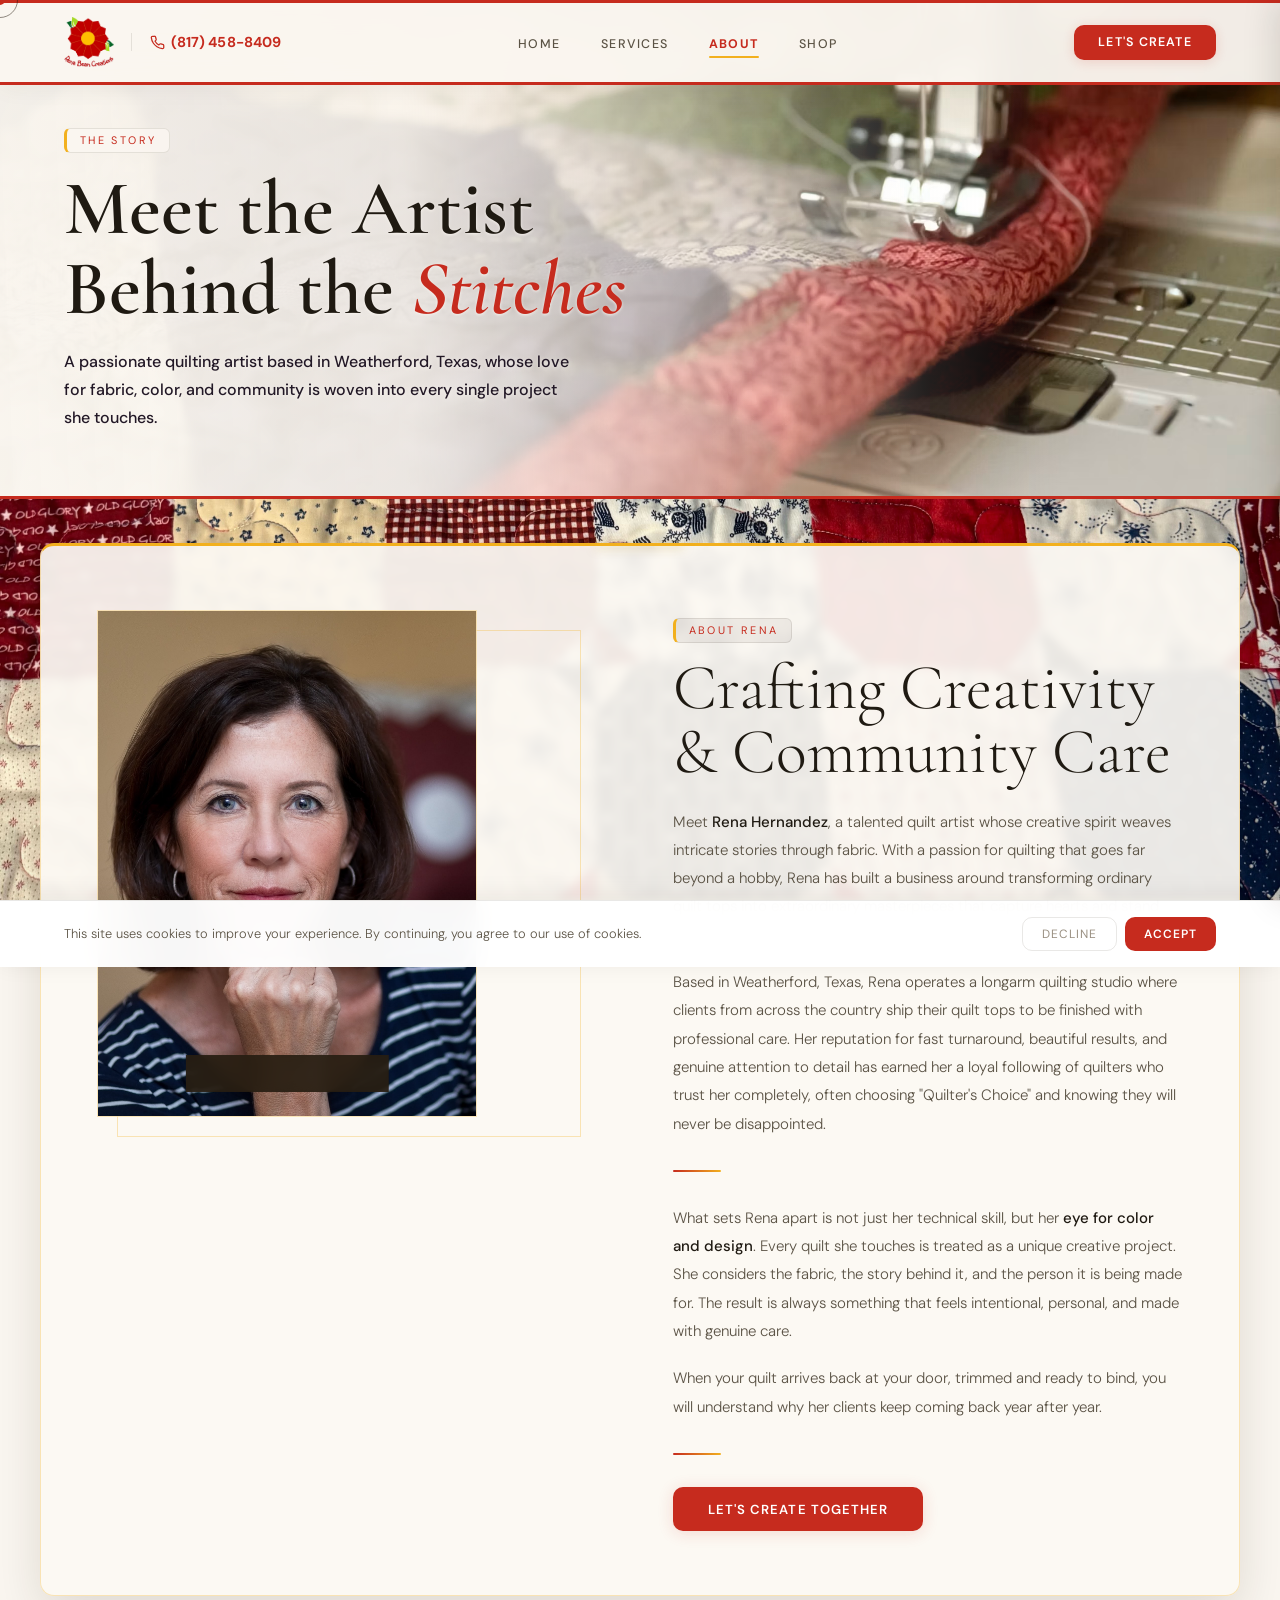
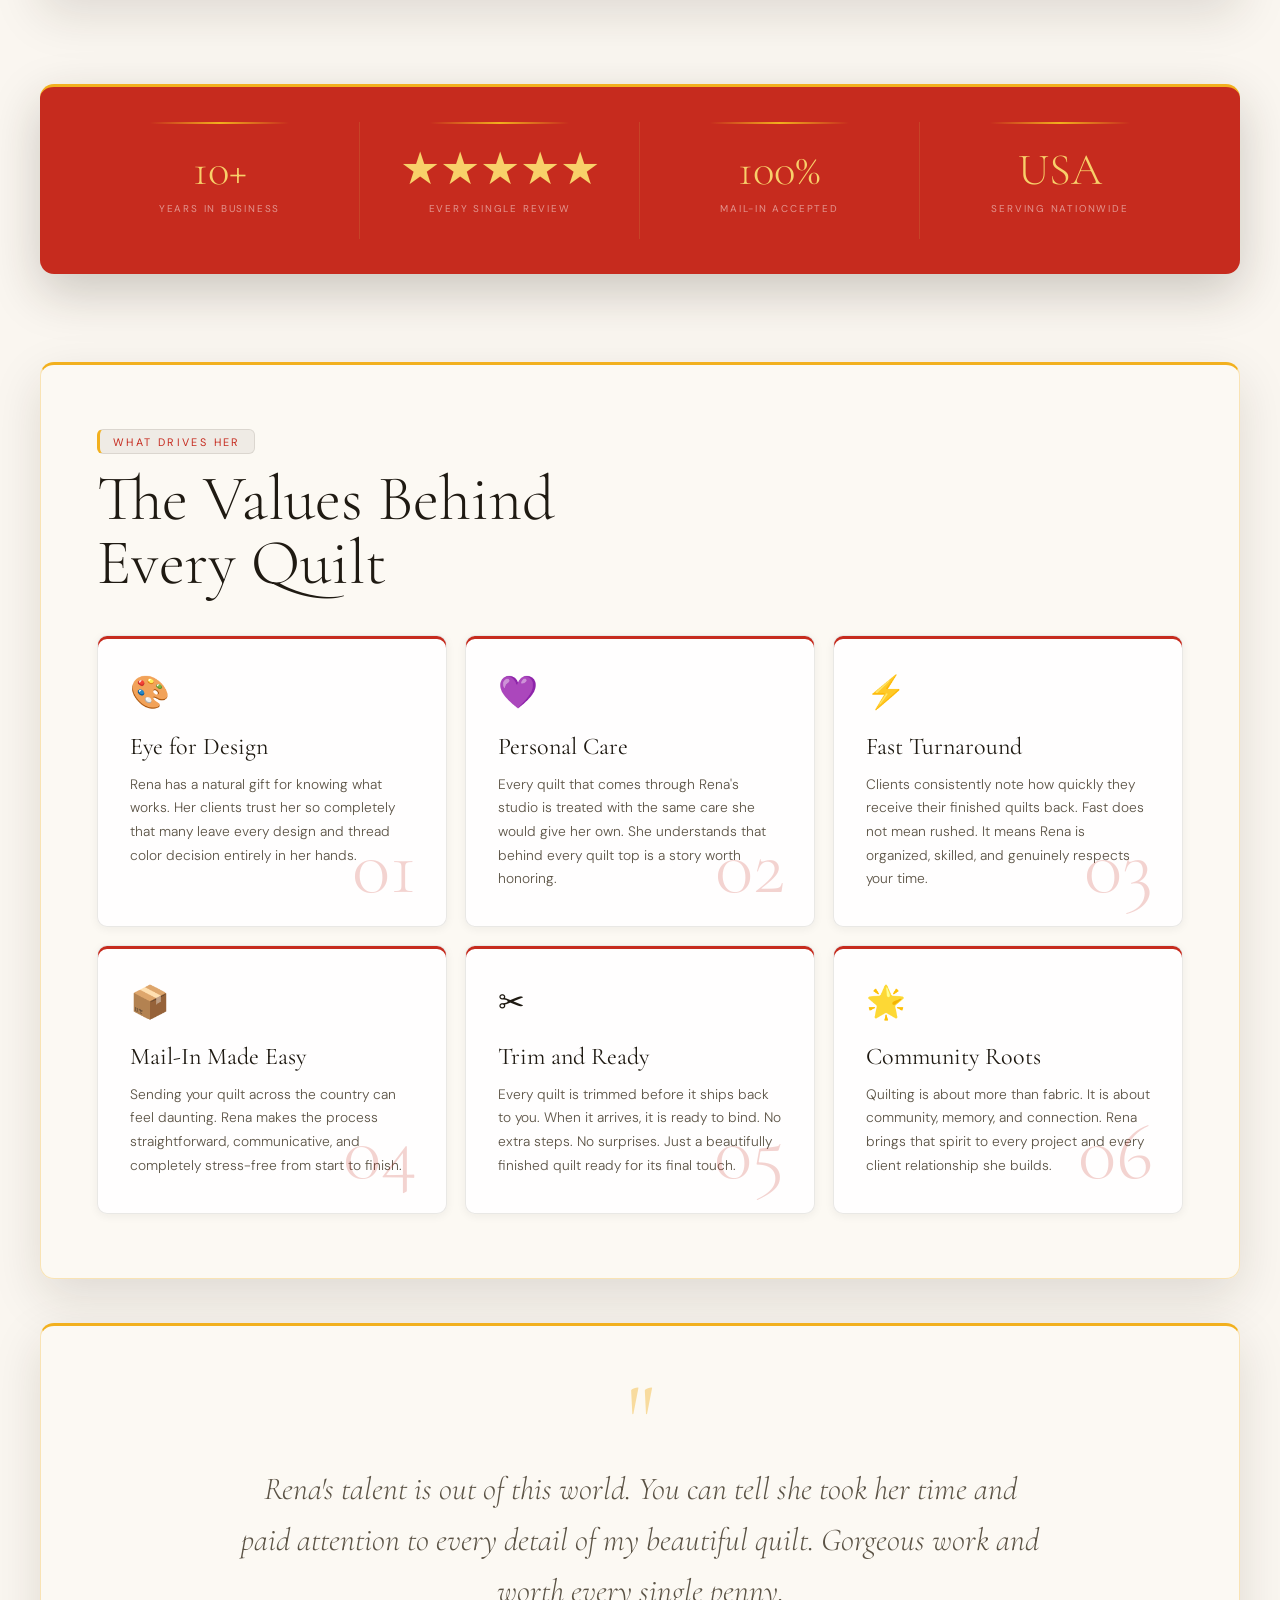
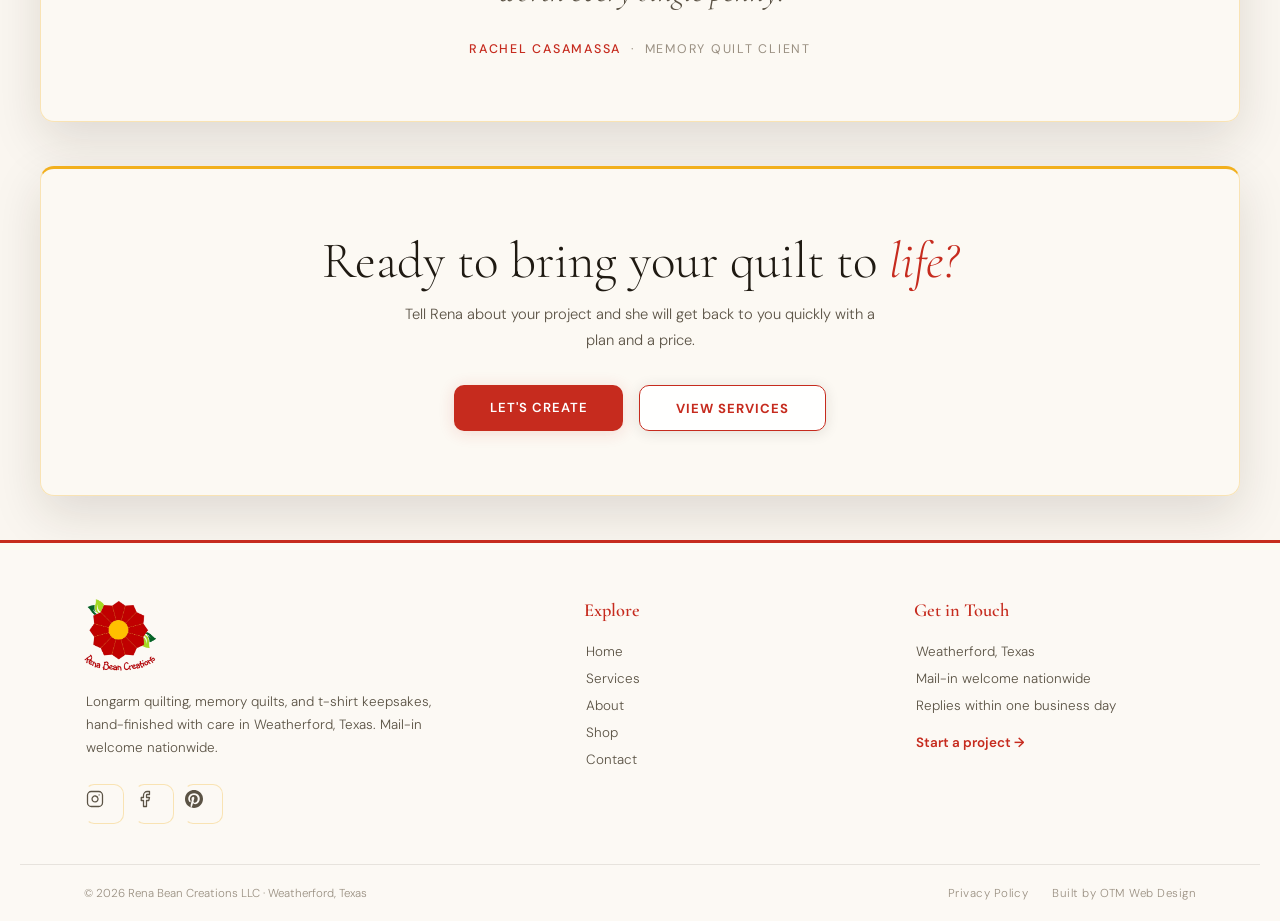
==== commit feb4c45e: "Pushing her edit requests" ====
--- a/about.html
+++ b/about.html
@@ -219,10 +219,13 @@
 
   <!-- NAV -->
   <nav id="main-nav">
-    <a href="index.html" class="nav-logo">
-      <img src="assets/rbc-logo.png" alt="Rena Bean Creations" class="nav-logo-img" onerror="this.style.display='none'; this.nextElementSibling.style.display='inline';">
-      <span class="nav-logo-fallback" style="display:none;">Rena Bean Creations</span>
-    </a>
+    <div class="nav-left">
+      <a href="index.html" class="nav-logo">
+        <img src="assets/rbc-logo.png" alt="Rena Bean Creations" class="nav-logo-img" onerror="this.style.display='none'; this.nextElementSibling.style.display='inline';">
+        <span class="nav-logo-fallback" style="display:none;">Rena Bean Creations</span>
+      </a>
+      <a href="tel:8174588409" class="nav-phone" aria-label="Call (817) 458-8409"><svg xmlns="http://www.w3.org/2000/svg" viewBox="0 0 24 24" fill="none" stroke="currentColor" stroke-width="2" stroke-linecap="round" stroke-linejoin="round"><path d="M22 16.92v3a2 2 0 0 1-2.18 2 19.79 19.79 0 0 1-8.63-3.07 19.5 19.5 0 0 1-6-6 19.79 19.79 0 0 1-3.07-8.67A2 2 0 0 1 4.11 2h3a2 2 0 0 1 2 1.72c.13.96.36 1.9.7 2.81a2 2 0 0 1-.45 2.11L8.09 9.91a16 16 0 0 0 6 6l1.27-1.27a2 2 0 0 1 2.11-.45c.91.34 1.85.57 2.81.7A2 2 0 0 1 22 16.92z"/></svg> (817) 458-8409</a>
+    </div>
     <ul class="nav-links">
       <li><a href="index.html" data-nav="home">Home</a></li>
       <li><a href="services.html" data-nav="services">Services</a></li>
--- a/style.css
+++ b/style.css
@@ -76,6 +76,10 @@
 .nav-logo { display: flex; align-items: center; text-decoration: none; }
 .nav-logo-img { height: 50px; width: auto; display: block; }
 .nav-logo-fallback { font-family: 'Cormorant Garamond', serif; font-size: 1.4rem; font-weight: 700; letter-spacing: 0.02em; color: var(--red); }
+.nav-left { display: flex; align-items: center; gap: 1.1rem; }
+.nav-phone { display: inline-flex; align-items: center; gap: 0.4rem; color: var(--red); text-decoration: none; font-size: 0.9rem; font-weight: 700; letter-spacing: 0.01em; white-space: nowrap; border-left: 1px solid var(--border); padding-left: 1.1rem; transition: color 0.2s; }
+.nav-phone svg { width: 15px; height: 15px; flex-shrink: 0; }
+.nav-phone:hover { color: var(--green); }
 .nav-links { display: flex; gap: 2.5rem; list-style: none; }
 .nav-links a {
   font-size: 0.78rem; letter-spacing: 0.12em; text-transform: uppercase;
@@ -397,6 +401,27 @@
 .dropoff-link { display: inline-block; margin-top: 0.4rem; color: var(--green); font-weight: 600; font-size: 0.85rem; text-decoration: none; letter-spacing: 0.02em; transition: color 0.2s; }
 .dropoff-link:hover { color: #166130; }
 @media (max-width: 560px) { .dropoff-card { flex-direction: column; gap: 0.8rem; } }
+
+/* PRICING (services) */
+.pricing-grid { display: grid; grid-template-columns: 1fr 1fr; gap: 24px; margin-top: 2.5rem; }
+.pricing-formula-card, .pricing-calc-card { background: rgba(255,255,255,0.96); border: 1px solid var(--border); border-radius: 10px; box-shadow: inset 0 3px 0 var(--red), 0 2px 10px rgba(40,30,18,0.06); padding: 2rem 1.9rem; }
+.pricing-formula-card h3, .pricing-calc-card h3 { font-family: 'Cormorant Garamond', serif; font-size: 1.6rem; font-weight: 400; color: var(--text); margin-bottom: 0.8rem; }
+.pricing-formula-card p { font-size: 0.9rem; color: var(--text-muted); line-height: 1.75; font-weight: 300; margin-bottom: 1rem; }
+.pricing-example { background: var(--green-glow); border-left: 4px solid var(--green); border-radius: 8px; padding: 1rem 1.2rem; font-size: 1rem; color: var(--text); line-height: 1.8; margin-bottom: 1rem; }
+.pricing-example span { display: block; font-size: 0.62rem; letter-spacing: 0.18em; text-transform: uppercase; color: var(--green); font-weight: 600; margin-bottom: 0.4rem; }
+.pricing-example strong { color: var(--red); font-size: 1.15rem; }
+.pricing-note { font-size: 0.82rem; color: var(--text-dim); line-height: 1.7; font-weight: 300; }
+.pricing-calc-card label { display: block; font-size: 0.66rem; letter-spacing: 0.16em; text-transform: uppercase; color: var(--text-muted); font-weight: 600; margin-bottom: 1.1rem; }
+.pricing-calc-card input { display: block; width: 100%; margin-top: 0.45rem; padding: 0.7rem 0.9rem; border: 1px solid var(--border); border-radius: 8px; font-family: 'DM Sans', sans-serif; font-size: 1rem; color: var(--text); background: #fff; outline: none; transition: border-color 0.2s, box-shadow 0.2s; }
+.pricing-calc-card input:focus { border-color: var(--green); box-shadow: inset 3px 0 0 var(--green); }
+.pricing-result { margin-top: 0.5rem; padding: 1rem 1.2rem; background: var(--cream); border: 1px solid var(--border-gold); border-radius: 8px; font-size: 0.9rem; color: var(--text-muted); }
+.pricing-result strong { display: block; font-family: 'Cormorant Garamond', serif; font-size: 2.1rem; color: var(--red); font-weight: 600; margin-top: 0.2rem; line-height: 1; }
+.pricing-disclaimer { margin-top: 0.85rem; font-size: 0.76rem; color: var(--text-dim); line-height: 1.6; }
+.pricing-extras { list-style: none; margin: 0; padding: 0; border-top: 1px solid var(--border); }
+.pricing-extras li { display: flex; align-items: center; justify-content: space-between; gap: 1rem; padding: 0.7rem 0; border-bottom: 1px solid var(--border); }
+.pricing-extras li span:first-child { font-size: 0.86rem; color: var(--text-muted); font-weight: 300; }
+.pricing-extras li span:last-child { font-size: 0.86rem; color: var(--red); font-weight: 700; white-space: nowrap; }
+@media (max-width: 900px) { .pricing-grid { grid-template-columns: 1fr; } }
 
 /* GALLERY */
 .gallery-grid { display: grid; grid-template-columns: repeat(4, 1fr); gap: 10px; margin-top: 2.5rem; }
@@ -624,6 +649,7 @@
   nav { padding: 0.75rem 1.5rem !important; }
   .nav-links { display: none; }
   .nav-cta { display: none; }
+  .nav-phone { display: none; }
   .hero { flex-direction: column; padding: 6.5rem 1.5rem 4rem; gap: 2rem; min-height: auto; }
   .hero-image-wrap { display: block !important; width: 100%; }
   .hero-image-frame { width: 100% !important; max-width: 100% !important; height: 320px !important; }
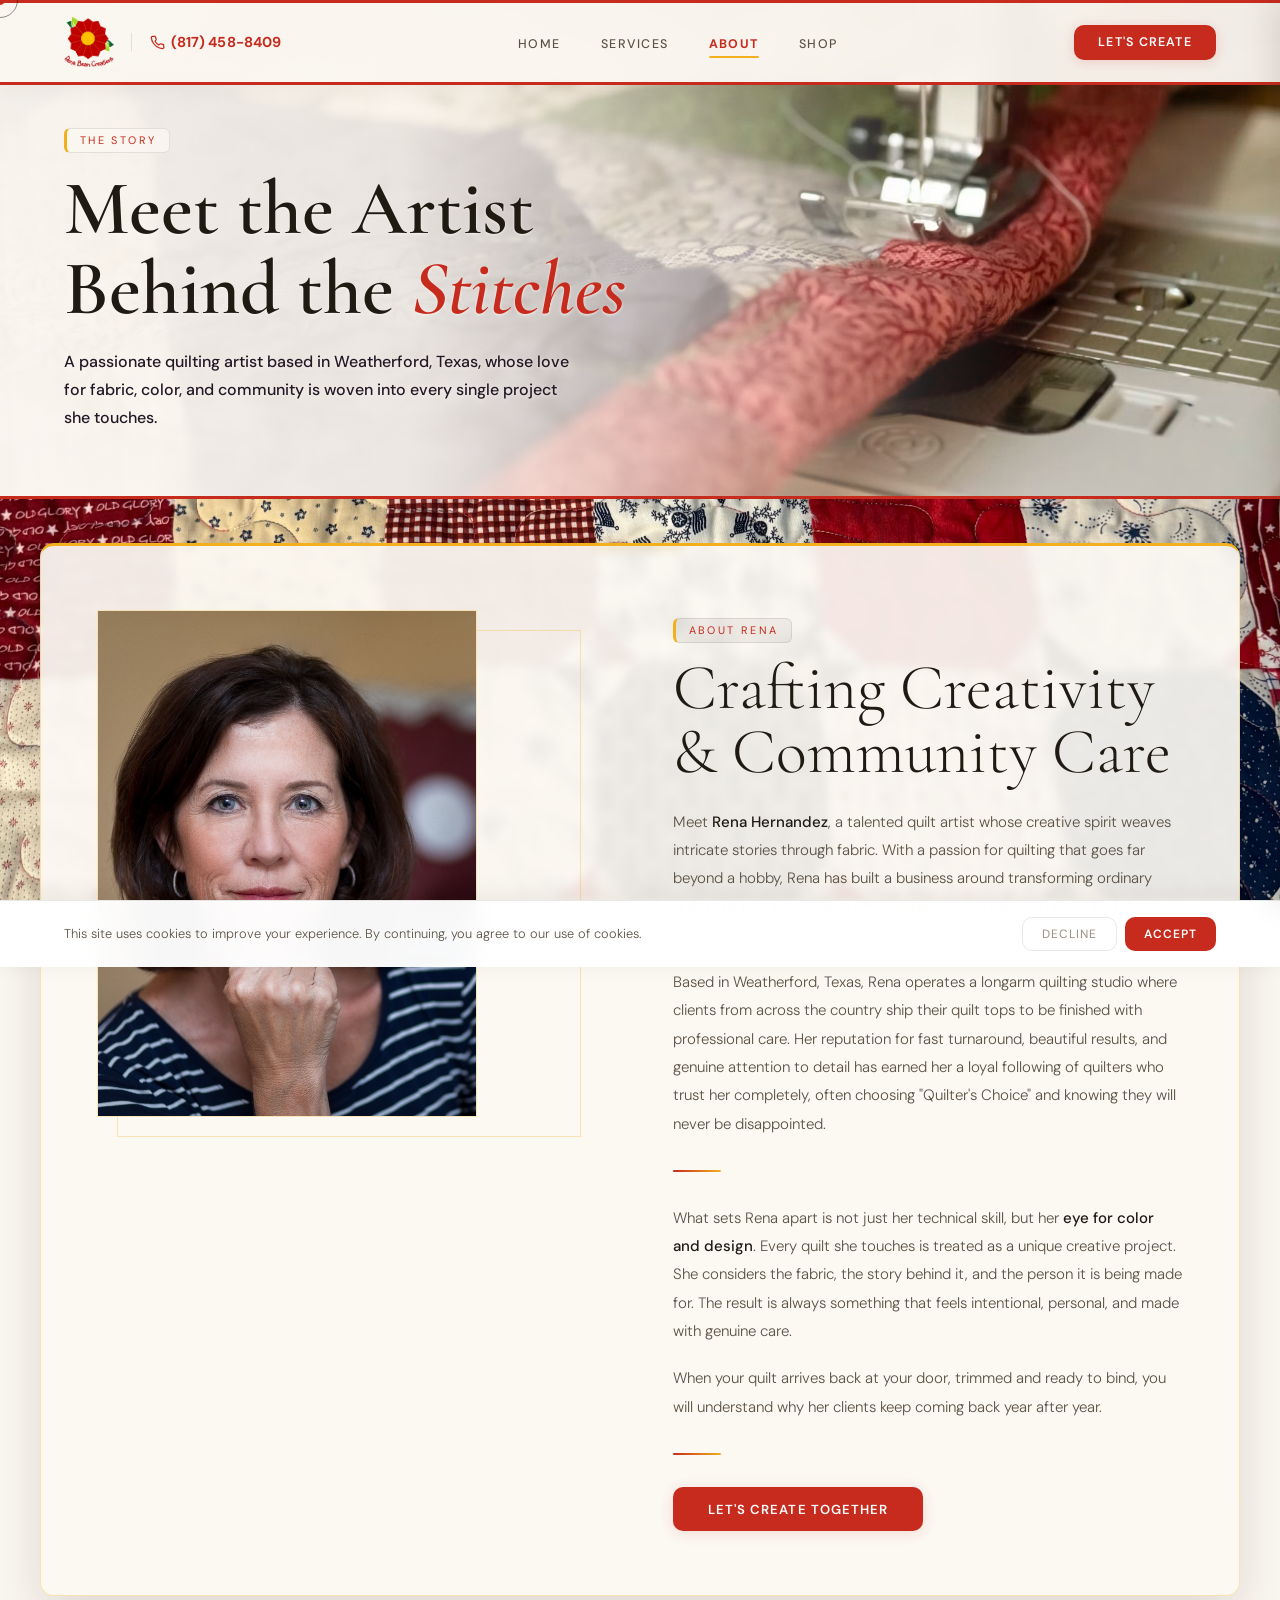
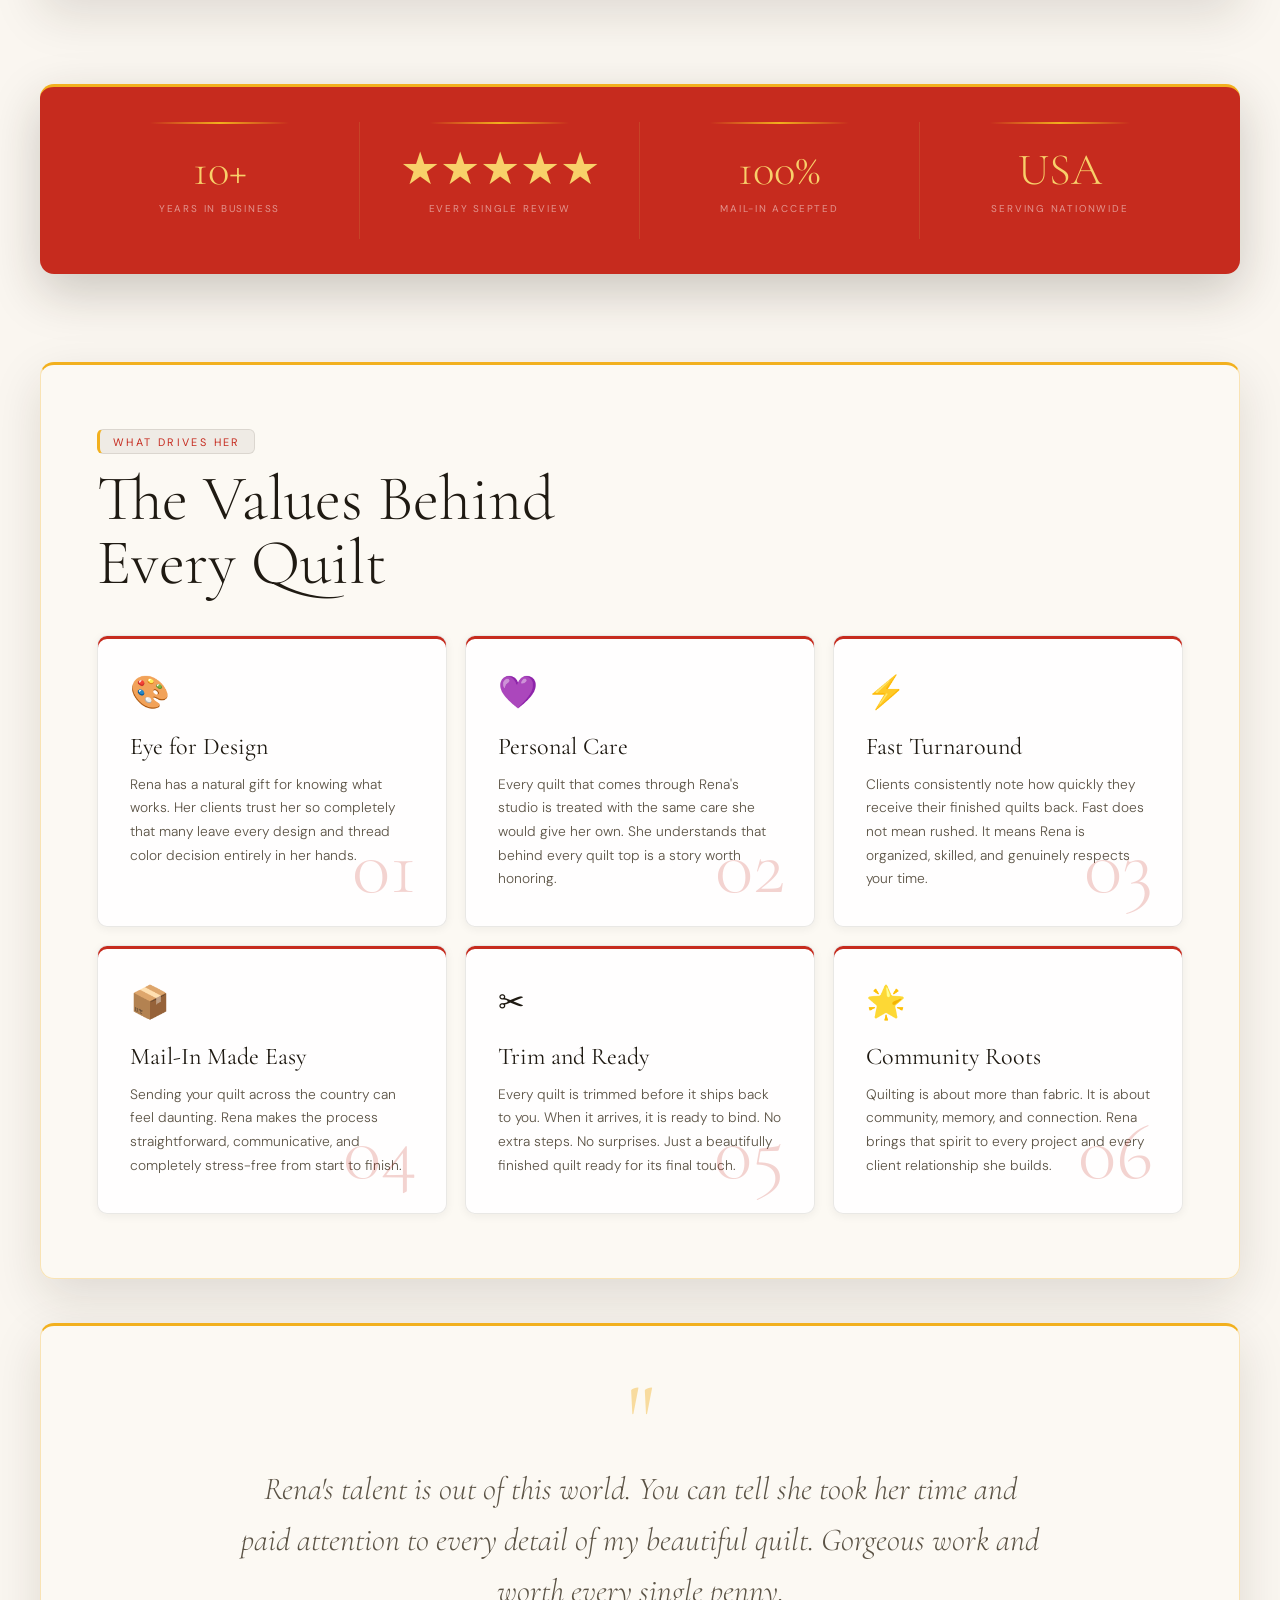
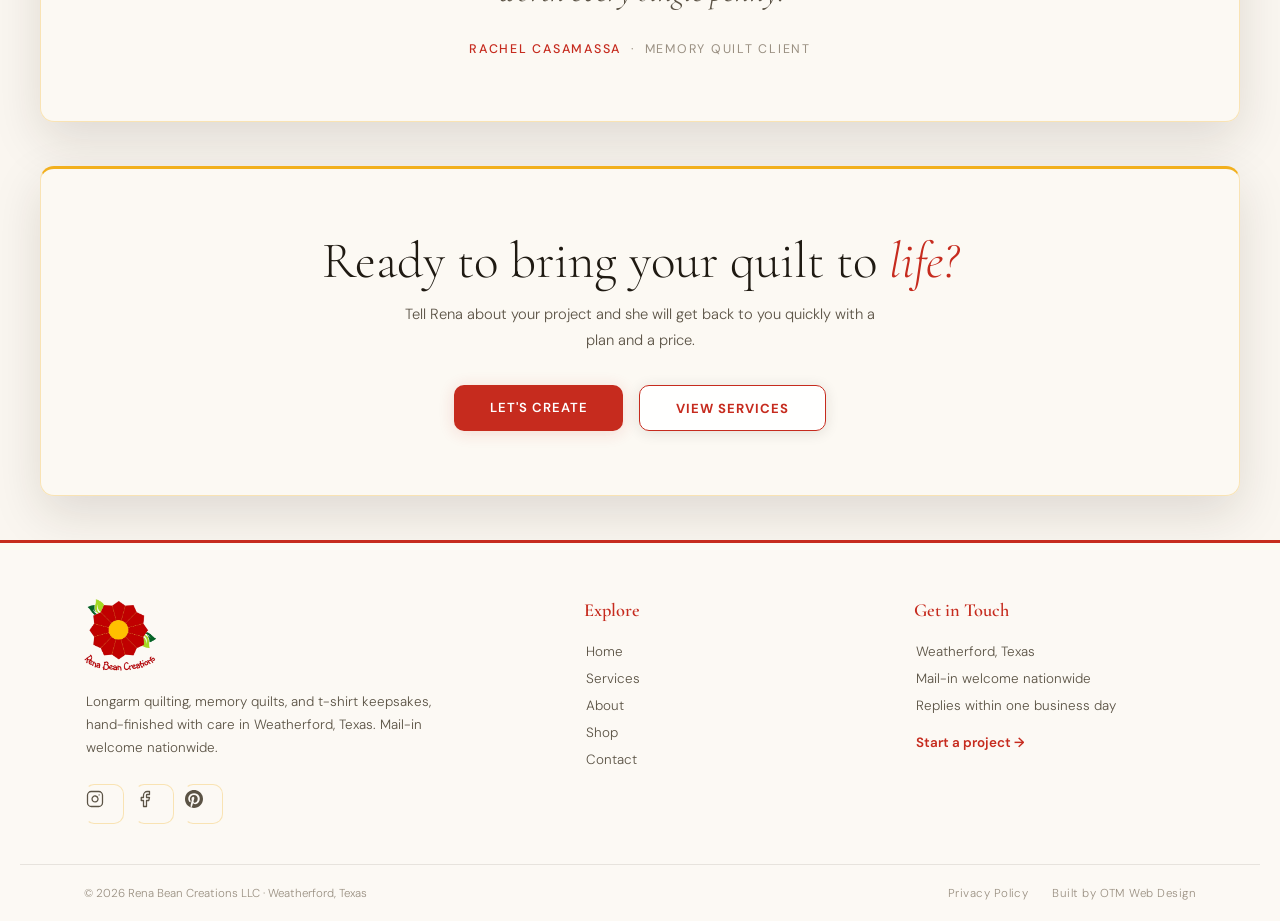
==== commit 869ed86a: "weatherford badge and tagline" ====
--- a/about.html
+++ b/about.html
@@ -226,6 +226,7 @@
       </a>
       <a href="tel:8174588409" class="nav-phone" aria-label="Call (817) 458-8409"><svg xmlns="http://www.w3.org/2000/svg" viewBox="0 0 24 24" fill="none" stroke="currentColor" stroke-width="2" stroke-linecap="round" stroke-linejoin="round"><path d="M22 16.92v3a2 2 0 0 1-2.18 2 19.79 19.79 0 0 1-8.63-3.07 19.5 19.5 0 0 1-6-6 19.79 19.79 0 0 1-3.07-8.67A2 2 0 0 1 4.11 2h3a2 2 0 0 1 2 1.72c.13.96.36 1.9.7 2.81a2 2 0 0 1-.45 2.11L8.09 9.91a16 16 0 0 0 6 6l1.27-1.27a2 2 0 0 1 2.11-.45c.91.34 1.85.57 2.81.7A2 2 0 0 1 22 16.92z"/></svg> (817) 458-8409</a>
     </div>
+    <div class="nav-location"><span class="badge-icon">&#129525;</span> Weatherford, Texas</div>
     <ul class="nav-links">
       <li><a href="index.html" data-nav="home">Home</a></li>
       <li><a href="services.html" data-nav="services">Services</a></li>
@@ -277,10 +278,6 @@
       <div class="story-image-stack reveal">
         <div class="story-img-main">
           <img src="assets/rena-headshot.jpg" alt="Rena Hernandez" onerror="this.parentElement.classList.add('no-photo')">
-          <div class="story-img-badge">
-            <span>&#129525;</span>
-            <span>Weatherford, Texas</span>
-          </div>
         </div>
         <div class="story-img-accent"></div>
       </div>
--- a/style.css
+++ b/style.css
@@ -80,6 +80,7 @@
 .nav-phone { display: inline-flex; align-items: center; gap: 0.4rem; color: var(--red); text-decoration: none; font-size: 0.9rem; font-weight: 700; letter-spacing: 0.01em; white-space: nowrap; border-left: 1px solid var(--border); padding-left: 1.1rem; transition: color 0.2s; }
 .nav-phone svg { width: 15px; height: 15px; flex-shrink: 0; }
 .nav-phone:hover { color: var(--green); }
+.nav-location { display: none; }
 .nav-links { display: flex; gap: 2.5rem; list-style: none; }
 .nav-links a {
   font-size: 0.78rem; letter-spacing: 0.12em; text-transform: uppercase;
@@ -159,11 +160,13 @@
 .hero-content { position: relative; z-index: 2; max-width: 580px; flex-shrink: 0; }
 .hero-eyebrow {
   display: inline-flex; align-items: center; gap: 0.6rem;
-  font-size: 0.72rem; letter-spacing: 0.22em; text-transform: uppercase;
-  color: var(--red); margin-bottom: 1rem;
-  background: rgba(250,246,240,0.92);
-  border: 1px solid var(--border); border-left: 3px solid var(--yellow);
-  padding: 0.35rem 0.9rem; border-radius: 6px; width: fit-content;
+  font-size: 0.85rem; letter-spacing: 0.14em; text-transform: uppercase;
+  color: var(--yellow); margin-bottom: 1.2rem; font-weight: 700;
+  background: var(--red);
+  border: 2px solid var(--green);
+  padding: 0.55rem 1.15rem; border-radius: 8px; width: fit-content;
+  box-shadow: 0 3px 14px var(--red-glow);
+  text-shadow: 0 1px 2px rgba(120,28,20,0.45);
 }
 .hero-title {
   font-family: 'Cormorant Garamond', serif;
@@ -227,6 +230,7 @@
 .stat-item:last-child { border-right: none; }
 .stat-num { font-family: 'Cormorant Garamond', serif; font-size: 2rem; font-weight: 600; color: var(--red); line-height: 1; letter-spacing: 0.02em; }
 .stat-label { font-size: 0.58rem; letter-spacing: 0.16em; text-transform: uppercase; color: var(--text); margin-top: 0.35rem; font-weight: 600; }
+.hero-location { display: inline-flex; align-items: center; gap: 0.45rem; margin-top: 1.3rem; font-size: 0.8rem; letter-spacing: 0.14em; text-transform: uppercase; color: var(--red); font-weight: 700; text-shadow: 0 1px 4px rgba(250,246,240,0.9); }
 
 /* HERO IMAGE */
 .hero-image-wrap { position: relative; z-index: 2; flex-shrink: 0; }
@@ -246,6 +250,16 @@
   border: 1px solid rgba(242,176,30,0.5);
 }
 .badge-icon { font-size: 0.9rem; }
+.hero-quote {
+  position: absolute; left: 1rem; right: 1rem; bottom: 1rem;
+  background: rgba(198,43,30,0.92);
+  backdrop-filter: blur(6px); -webkit-backdrop-filter: blur(6px);
+  border: 1.5px solid var(--green); border-radius: 10px;
+  padding: 0.7rem 1rem; text-align: center;
+  font-family: 'Cormorant Garamond', serif; font-style: italic; font-weight: 500;
+  font-size: 1.1rem; line-height: 1.3; color: #fff;
+  box-shadow: 0 6px 18px rgba(120,28,20,0.3);
+}
 
 /* PAGE HERO -- plum bottom border, background bleeds through */
 .page-hero {
@@ -650,6 +664,8 @@
   .nav-links { display: none; }
   .nav-cta { display: none; }
   .nav-phone { display: none; }
+  .nav-location { display: inline-flex; align-items: center; gap: 0.35rem; position: absolute; left: 50%; top: 50%; transform: translate(-50%, -50%); background: rgba(198,43,30,0.08); border: 1px solid var(--red); color: var(--red); border-radius: 999px; padding: 0.3rem 0.8rem; font-size: 0.6rem; letter-spacing: 0.1em; text-transform: uppercase; font-weight: 700; white-space: nowrap; }
+  .nav-location .badge-icon { font-size: 0.72rem; }
   .hero { flex-direction: column; padding: 6.5rem 1.5rem 4rem; gap: 2rem; min-height: auto; }
   .hero-image-wrap { display: block !important; width: 100%; }
   .hero-image-frame { width: 100% !important; max-width: 100% !important; height: 320px !important; }
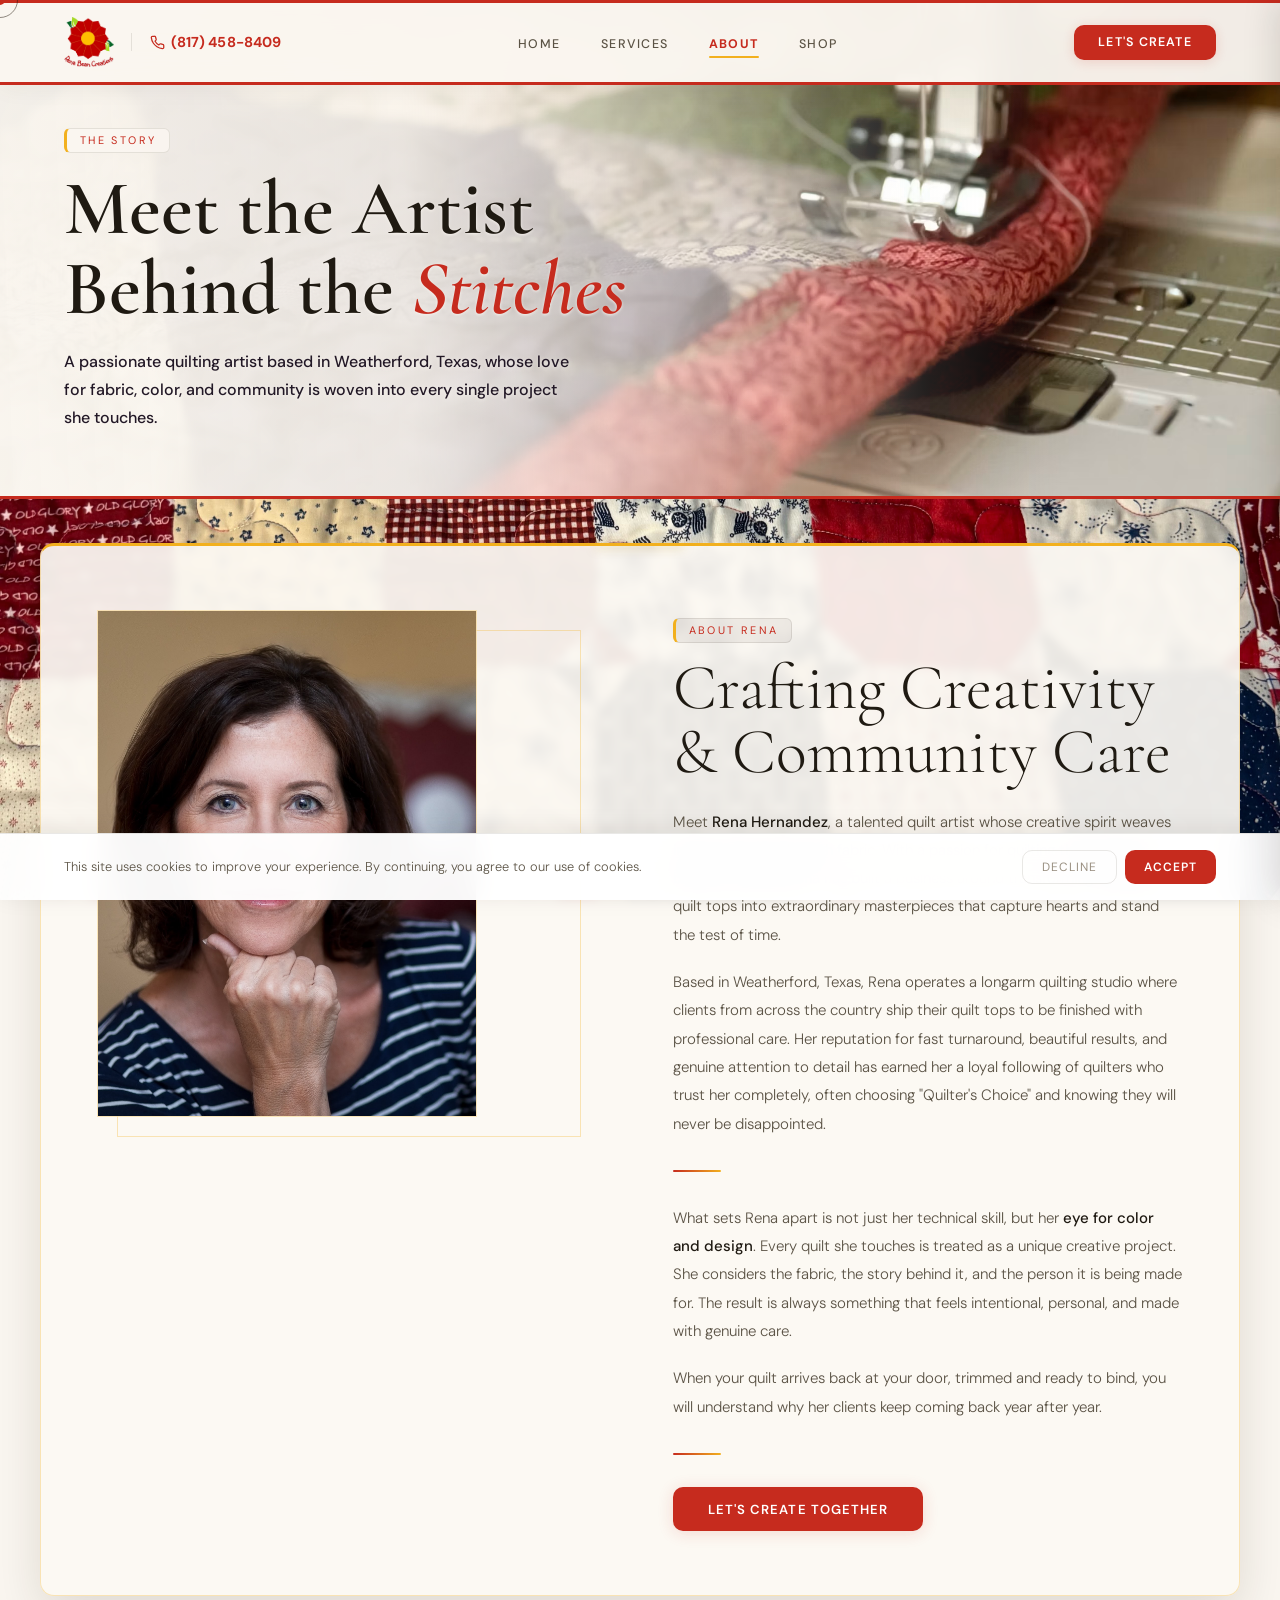
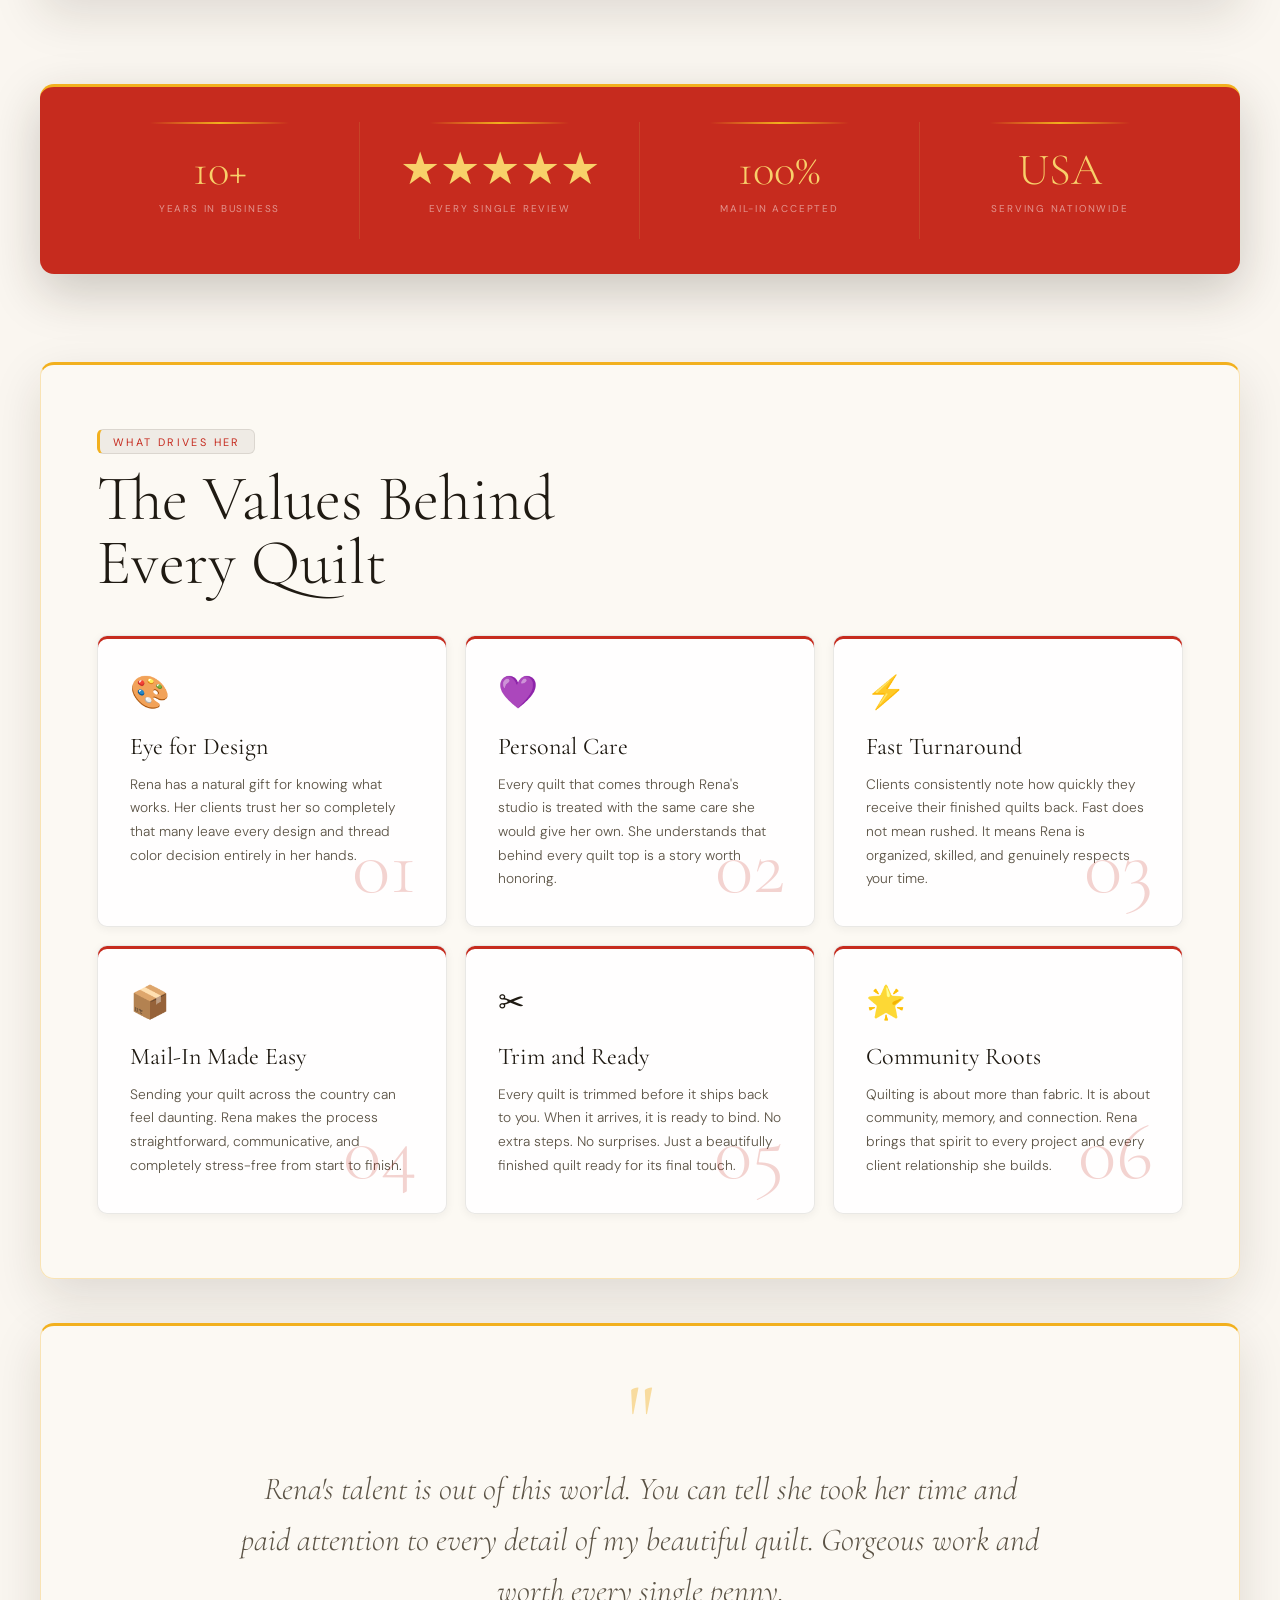
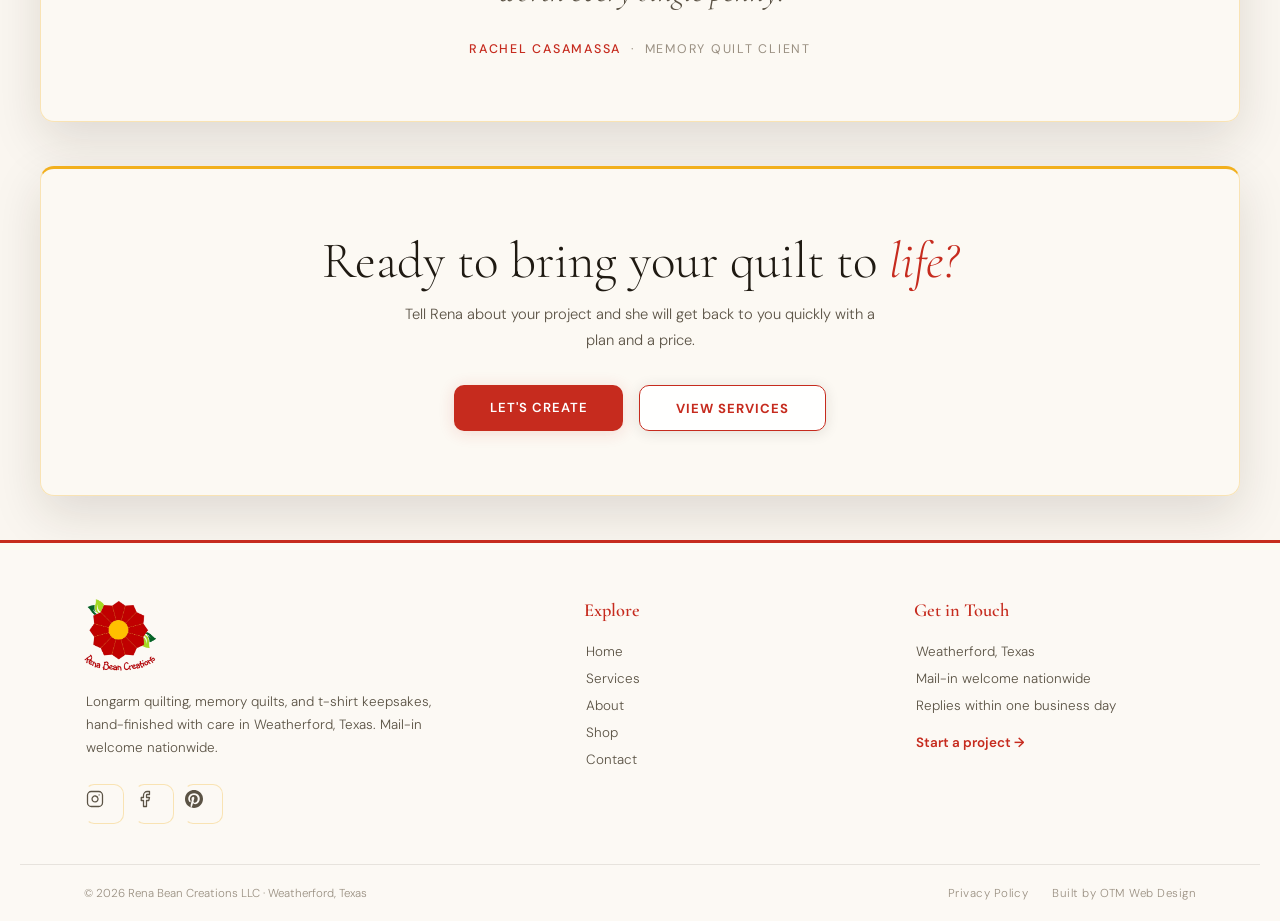
==== commit 6bc6b199: "polish" ====
--- a/about.html
+++ b/about.html
@@ -7,7 +7,7 @@
   <meta name="description" content="Meet Rena Hernandez, the longarm quilting artist behind Rena Bean Creations in Weatherford, Texas. Her story, values, and craft.">
   <link rel="preconnect" href="https://fonts.googleapis.com">
   <link rel="preconnect" href="https://fonts.gstatic.com" crossorigin>
-  <link href="https://fonts.googleapis.com/css2?family=Cormorant+Garamond:ital,wght@0,300;0,400;0,600;1,300;1,400;1,600&family=DM+Sans:ital,opsz,wght@0,9..40,300;0,9..40,400;0,9..40,500;1,9..40,300&display=swap" rel="stylesheet">
+  <link href="https://fonts.googleapis.com/css2?family=Cormorant+Garamond:ital,wght@0,300;0,400;0,600;1,300;1,400;1,600&family=DM+Sans:ital,opsz,wght@0,9..40,300;0,9..40,400;0,9..40,500;0,9..40,700;1,9..40,300&display=swap" rel="stylesheet">
   <link rel="stylesheet" href="style.css">
   <style>
     /* ABOUT PAGE SECTIONS (page-specific) */
--- a/style.css
+++ b/style.css
@@ -159,15 +159,14 @@
 }
 .hero-content { position: relative; z-index: 2; max-width: 580px; flex-shrink: 0; }
 .hero-eyebrow {
-  display: inline-flex; align-items: center; gap: 0.6rem;
-  font-size: 0.85rem; letter-spacing: 0.14em; text-transform: uppercase;
-  color: var(--yellow); margin-bottom: 1.2rem; font-weight: 700;
-  background: var(--red);
-  border: 2px solid var(--green);
-  padding: 0.55rem 1.15rem; border-radius: 8px; width: fit-content;
-  box-shadow: 0 3px 14px var(--red-glow);
-  text-shadow: 0 1px 2px rgba(120,28,20,0.45);
-}
+  display: inline-block; text-align: center; line-height: 1.45;
+  font-size: 0.78rem; letter-spacing: 0.18em; text-transform: uppercase;
+  color: var(--red); margin-bottom: 1rem; font-weight: 700;
+  background: rgba(250,246,240,0.92);
+  border: 1px solid var(--border); border-left: 3px solid var(--yellow);
+  padding: 0.4rem 1rem; border-radius: 6px; width: fit-content;
+}
+.eyebrow-break { display: none; }
 .hero-title {
   font-family: 'Cormorant Garamond', serif;
   font-size: clamp(2.8rem, 5vw, 4.4rem);
@@ -670,6 +669,9 @@
   .hero-image-wrap { display: block !important; width: 100%; }
   .hero-image-frame { width: 100% !important; max-width: 100% !important; height: 320px !important; }
   .hero-headshot { width: 100%; height: 100%; object-fit: cover; object-position: center 20%; }
+  .hero-location { display: none; }
+  .hero-quote { position: static; left: auto; right: auto; bottom: auto; margin-top: 0.9rem; font-size: 1.05rem; }
+  .eyebrow-break { display: inline; }
   .btn-ghost { background: rgba(255,255,255,0.95); border: 1px solid var(--red) !important; color: var(--red) !important; text-align: center; display: block; font-weight: 700; }
   .hero-stats { flex-wrap: wrap; }
   .stat-item { padding: 0.9rem 1.2rem; }
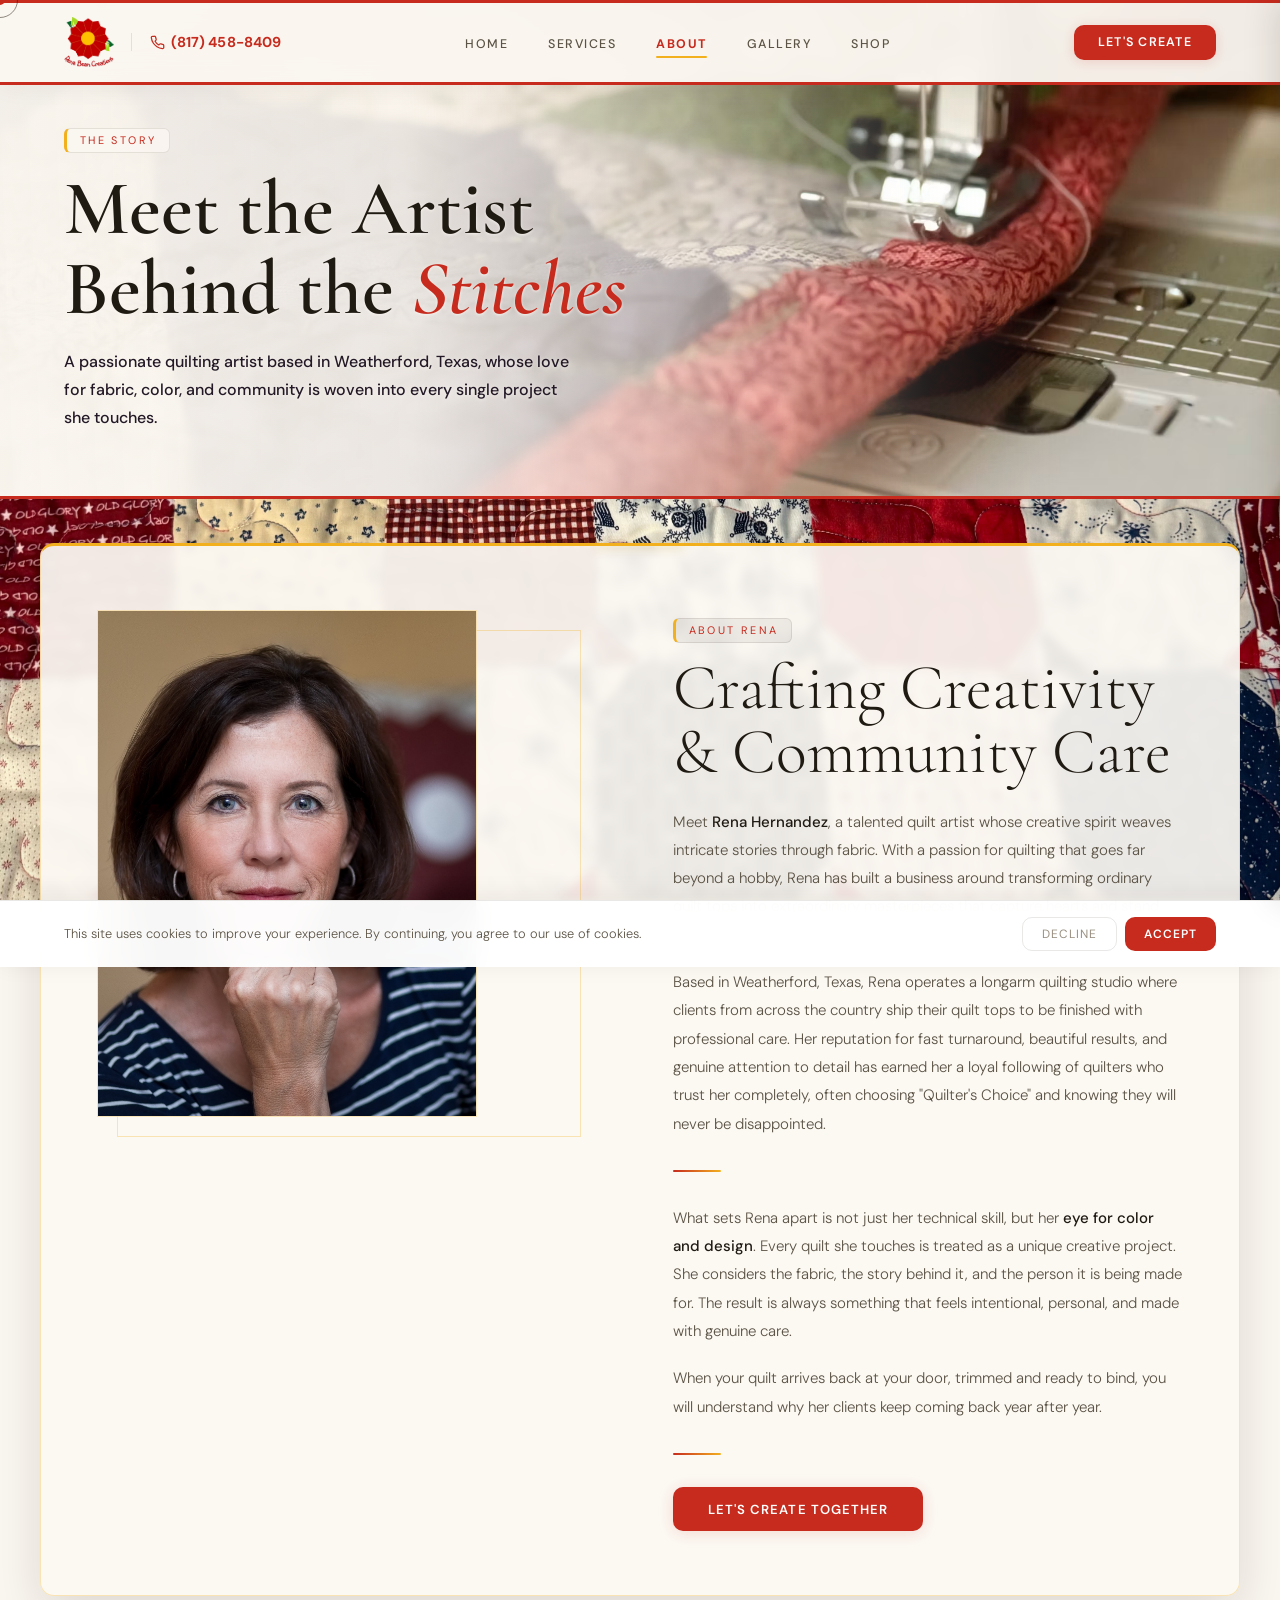
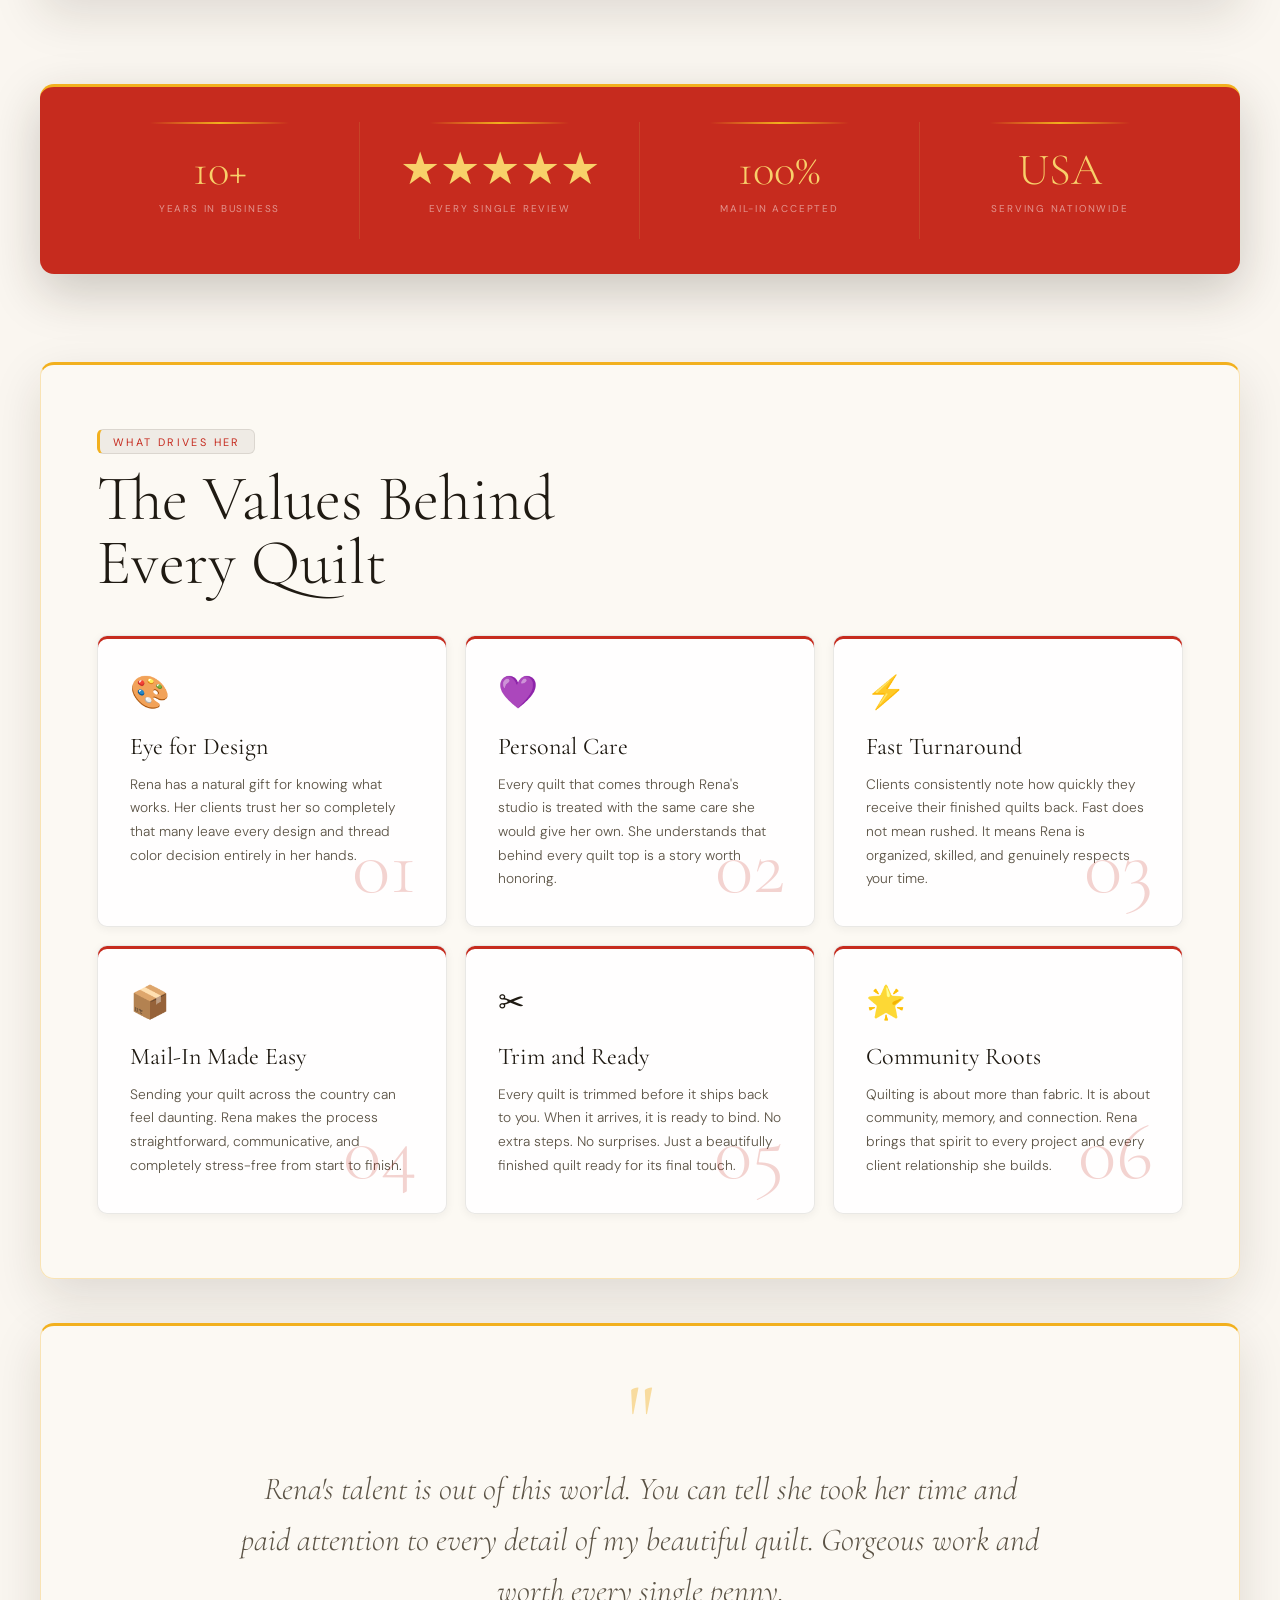
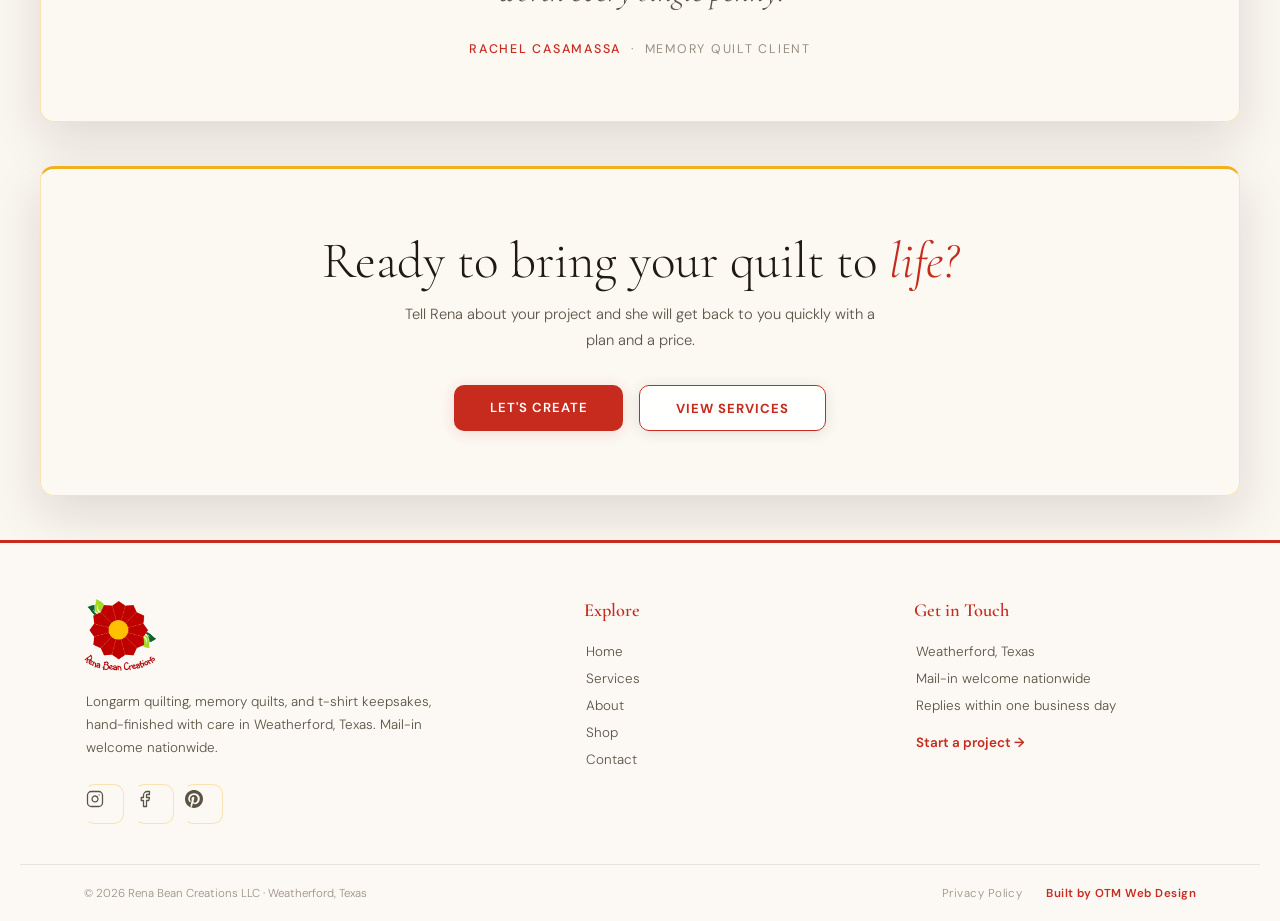
==== commit 2b7babf6: "added gallery and calander" ====
--- a/about.html
+++ b/about.html
@@ -231,6 +231,7 @@
       <li><a href="index.html" data-nav="home">Home</a></li>
       <li><a href="services.html" data-nav="services">Services</a></li>
       <li><a href="about.html" data-nav="about">About</a></li>
+      <li><a href="gallery.html" data-nav="gallery">Gallery</a></li>
       <li><a href="shop.html" class="nav-shop" data-nav="shop">Shop</a></li>
     </ul>
     <a href="contact.html" class="nav-cta">Let's Create</a>
@@ -248,6 +249,7 @@
       <li><a href="index.html" data-nav="home">Home</a></li>
       <li><a href="services.html" data-nav="services">Services</a></li>
       <li><a href="about.html" data-nav="about">About</a></li>
+      <li><a href="gallery.html" data-nav="gallery">Gallery</a></li>
       <li><a href="shop.html" data-nav="shop">Shop</a></li>
       <li><a href="contact.html" data-nav="contact">Contact</a></li>
     </ul>
--- a/style.css
+++ b/style.css
@@ -703,4 +703,9 @@
   .feature-slide { width: 84%; }
   .feature-slide.is-prev, .feature-slide.is-next { opacity: 0; }
   .feature-btn { width: 38px; height: 38px; }
-}+}
+
+
+/* OTM FOOTER CREDIT -- always brand contrast, never muted gray */
+.footer-bottom-links a[href*="otm-designs"] { color: var(--red); font-weight: 600; }
+.footer-bottom-links a[href*="otm-designs"]:hover { color: var(--red-light); }
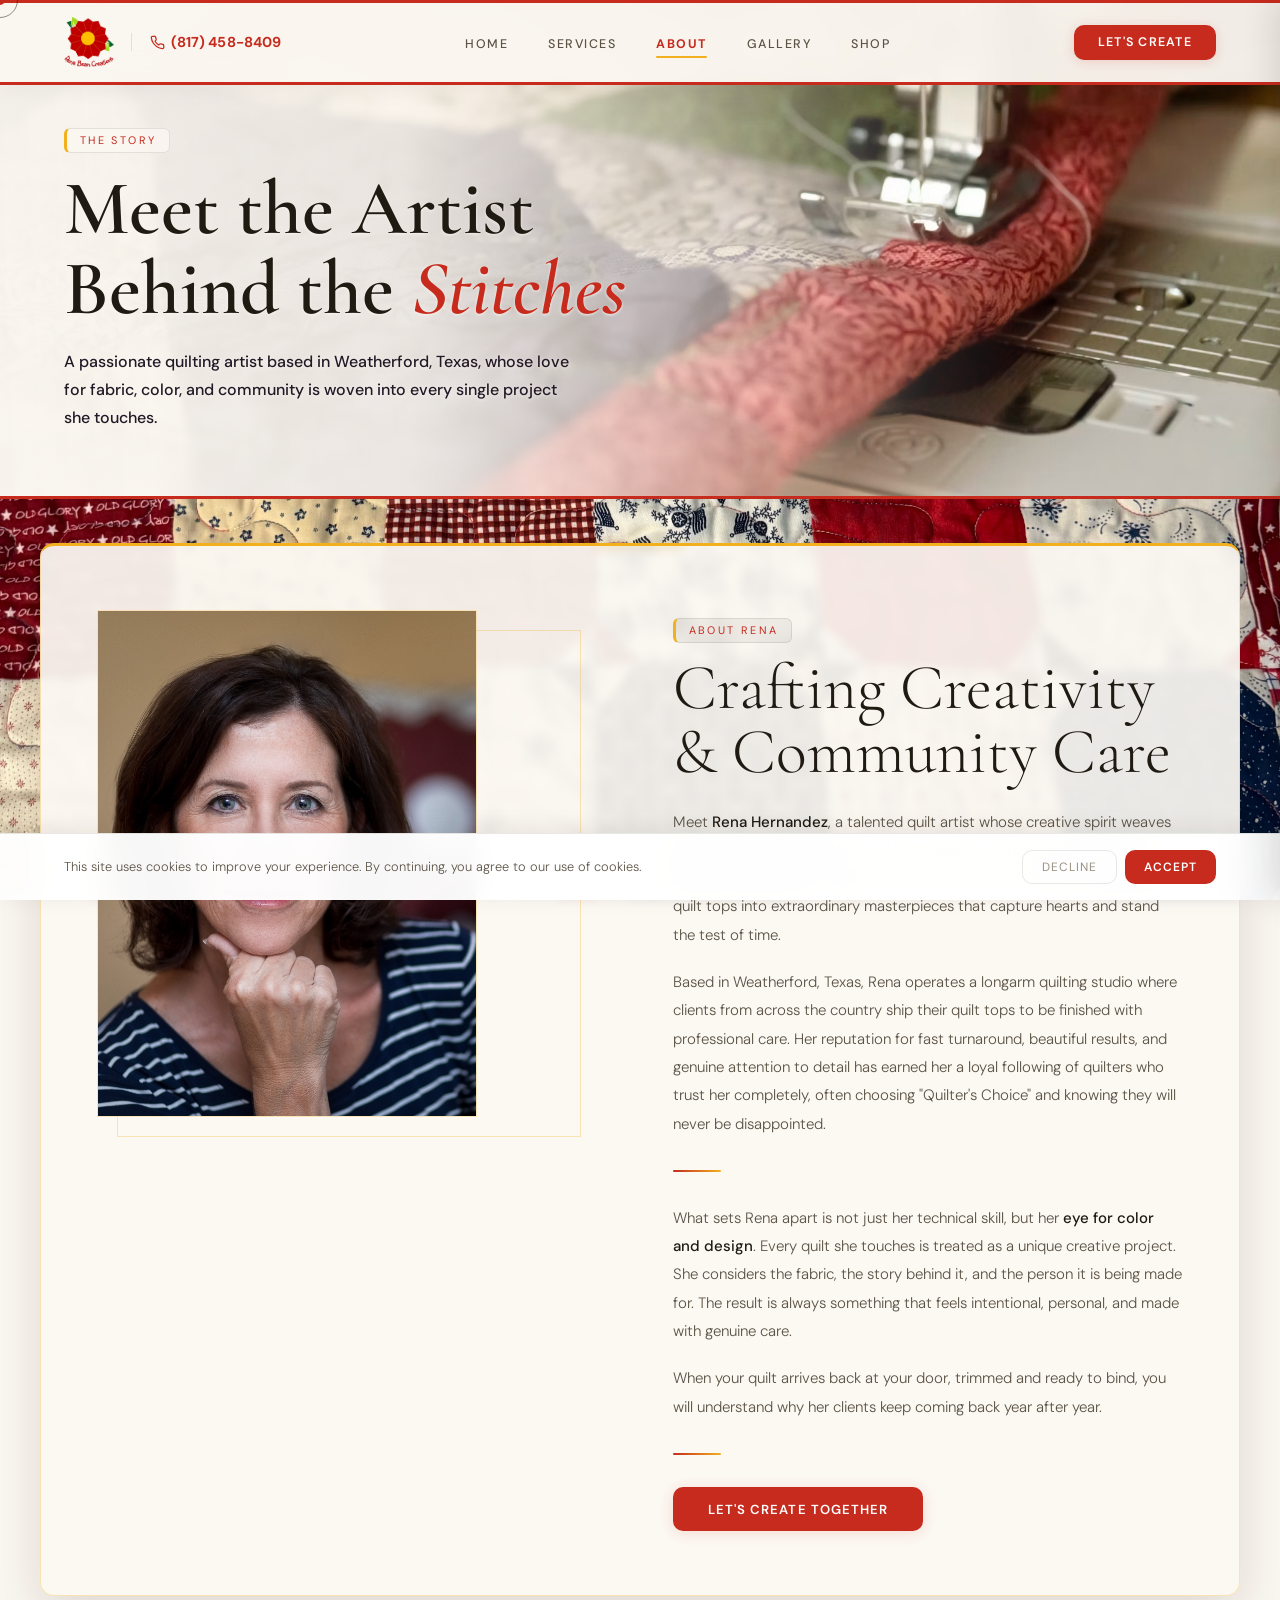
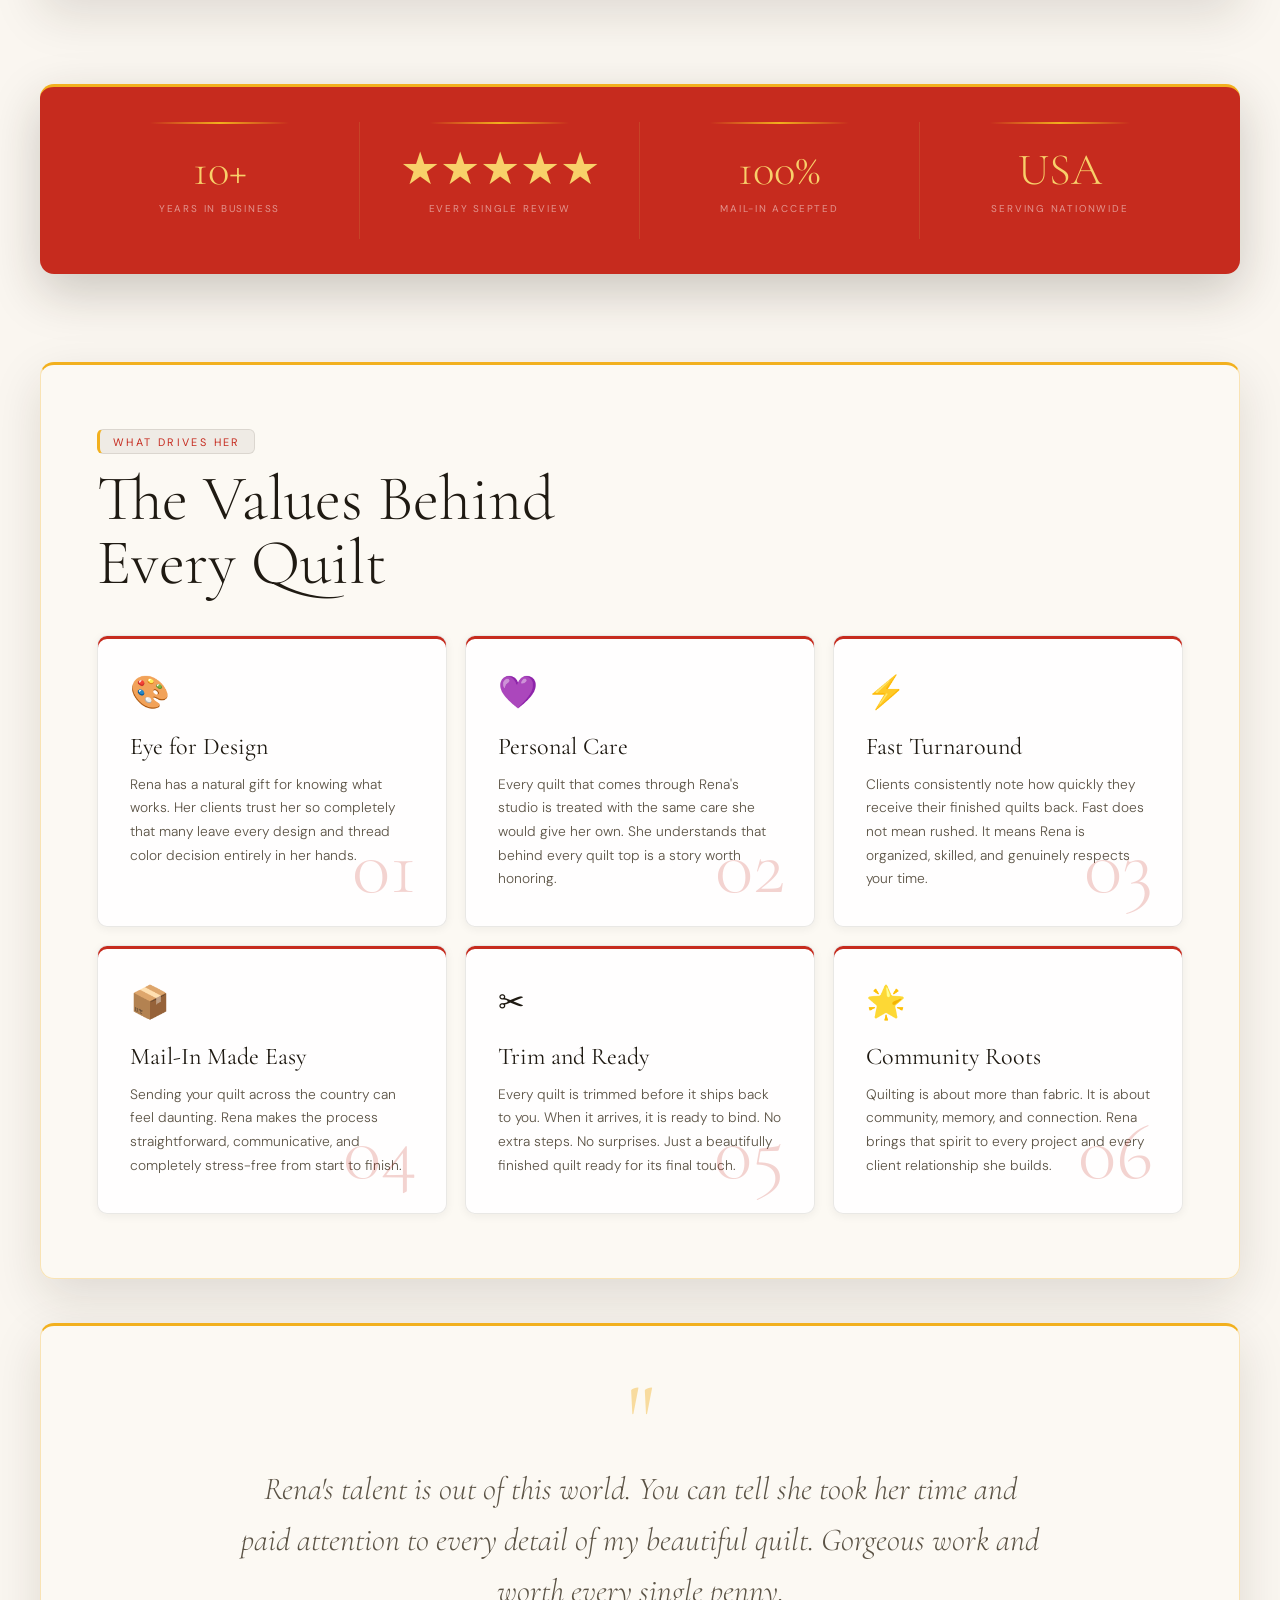
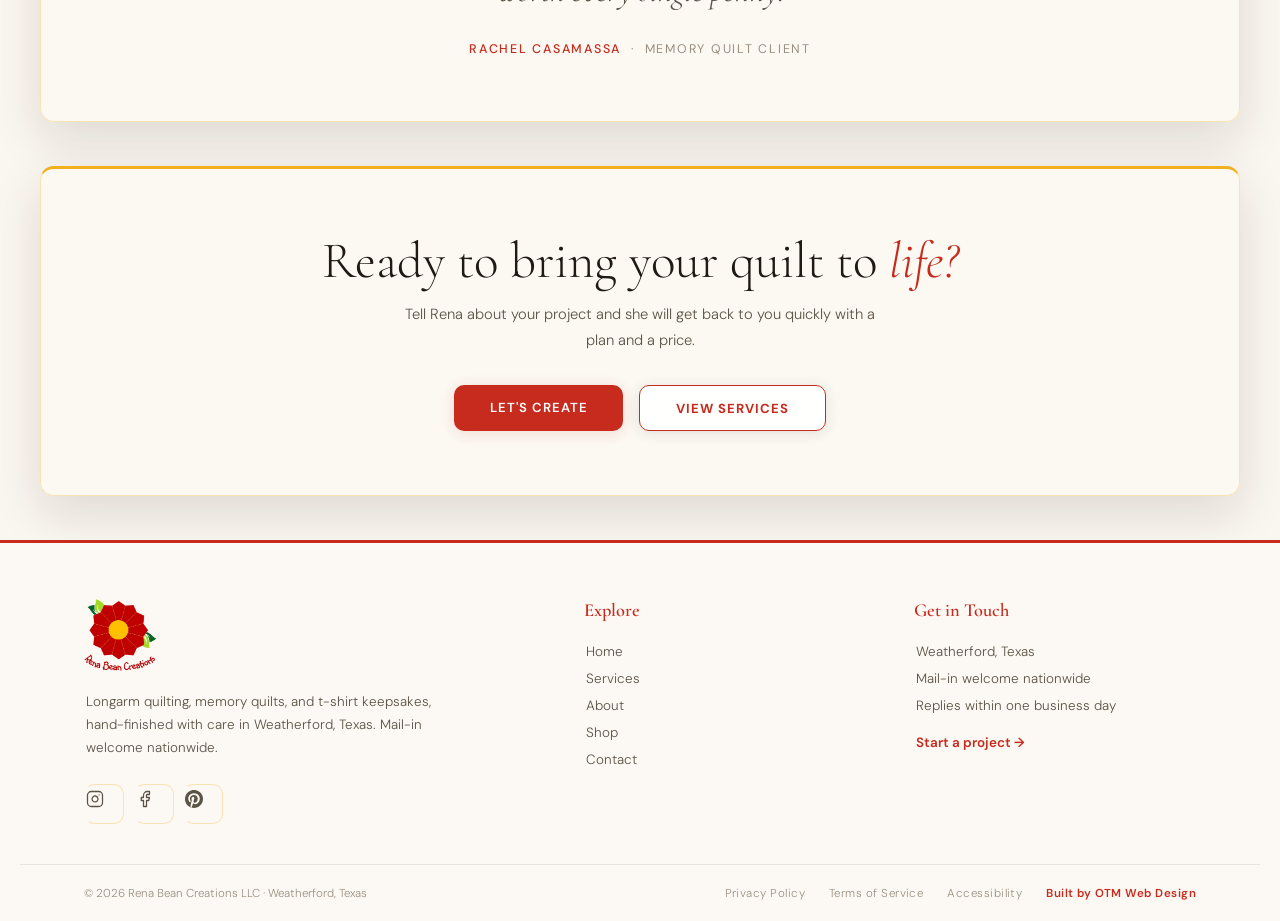
==== commit b875fff8: "added legal" ====
--- a/about.html
+++ b/about.html
@@ -416,6 +416,8 @@
       <span>&#169; 2026 Rena Bean Creations LLC &middot; Weatherford, Texas</span>
       <span class="footer-bottom-links">
         <a href="privacy.html">Privacy Policy</a>
+        <a href="terms.html">Terms of Service</a>
+        <a href="accessibility.html">Accessibility</a>
         <a href="https://otm-designs.com" target="_blank" rel="noopener">Built by OTM Web Design</a>
       </span>
     </div>
